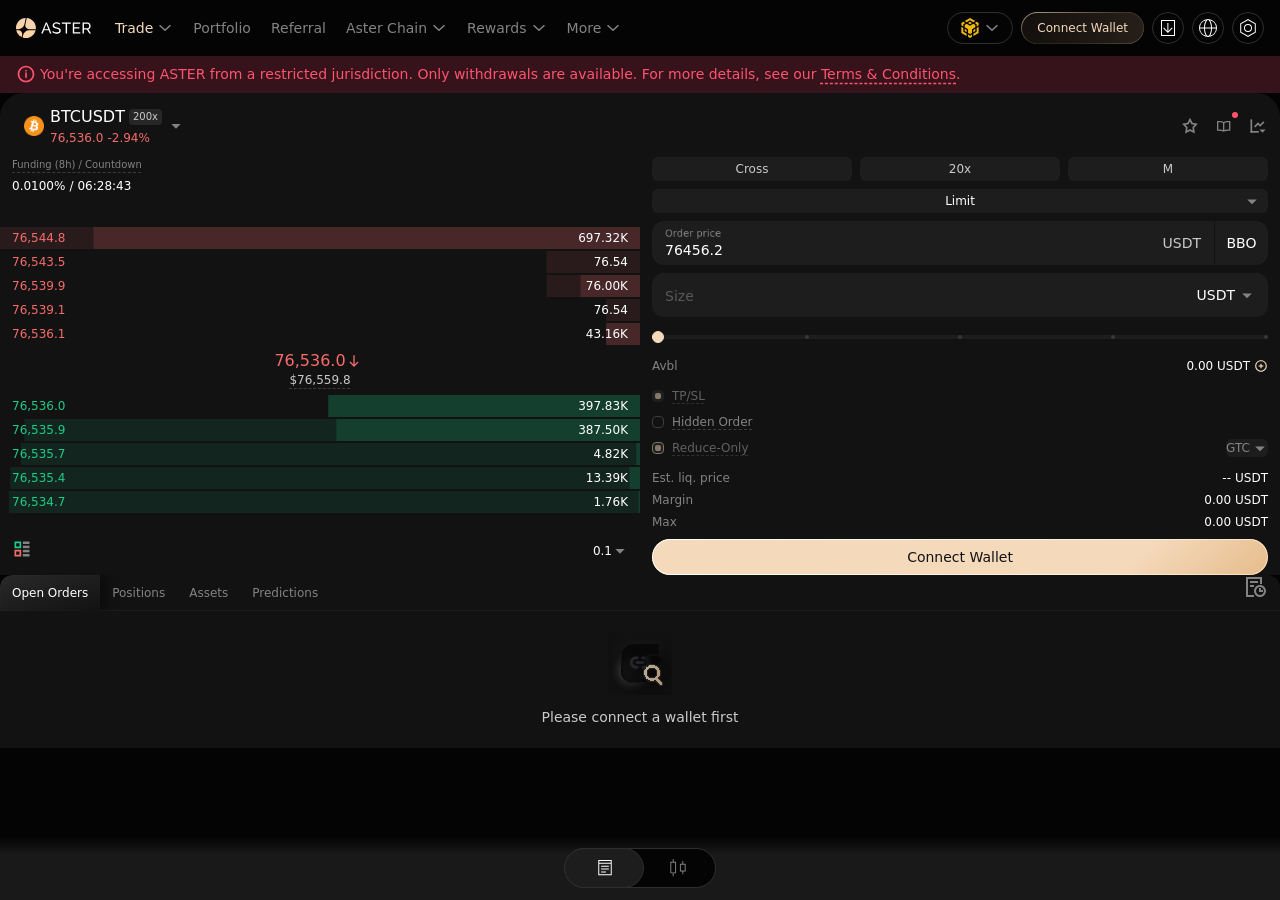
==== index.html @ ee657bef "first commit" ====
<!DOCTYPE html>
<!-- saved from url=(0053)https://www.asterdex.com/en/trade/pro/futures/BTCUSDT -->
<html data-release="8187e1d62c5cfd6c6d3eb086557a50ffa8b8562c" translate="no" data-app-name="aster-trade-ui" class="dark"
  style="--colors-t-buy: 31 203 135; --colors-interactive-buy: 15 133 86; --colors-interactive-buyHover: 22 153 100; --colors-interactive-buyActive: 22 153 100; --colors-interactive-buyGradient: 22 153 100; --colors-interactive-buyAccent01: 22 153 100; --colors-t-sell: 245 108 106; --colors-interactive-sell: 195 66 66; --colors-interactive-sellHover: 215 86 86; --colors-interactive-sellActive: 215 86 86; --colors-interactive-sellGradient: 215 86 86; --colors-interactive-sellAccent01: 215 86 86; --w3m-color-fg-1: rgb(228,231,231); --w3m-color-fg-2: rgb(148,158,158); --w3m-color-fg-3: rgb(110,119,119); --w3m-color-bg-1: rgb(20,20,20); --w3m-color-bg-2: rgb(39,42,42); --w3m-color-bg-3: rgb(59,64,64); --w3m-color-overlay: rgba(255,255,255,0.1); --w3m-accent-color: #3396FF; --w3m-accent-fill-color: #FFFFFF; --w3m-z-index: 89; --w3m-background-color: #3396FF; --w3m-background-border-radius: 8px; --w3m-container-border-radius: 30px; --w3m-wallet-icon-border-radius: 15px; --w3m-wallet-icon-large-border-radius: 30px; --w3m-wallet-icon-small-border-radius: 7px; --w3m-input-border-radius: 28px; --w3m-button-border-radius: 10px; --w3m-notification-border-radius: 36px; --w3m-secondary-button-border-radius: 28px; --w3m-icon-button-border-radius: 50%; --w3m-button-hover-highlight-border-radius: 10px; --w3m-text-big-bold-size: 20px; --w3m-text-big-bold-weight: 600; --w3m-text-big-bold-line-height: 24px; --w3m-text-big-bold-letter-spacing: -0.03em; --w3m-text-big-bold-text-transform: none; --w3m-text-xsmall-bold-size: 10px; --w3m-text-xsmall-bold-weight: 700; --w3m-text-xsmall-bold-line-height: 12px; --w3m-text-xsmall-bold-letter-spacing: 0.02em; --w3m-text-xsmall-bold-text-transform: uppercase; --w3m-text-xsmall-regular-size: 12px; --w3m-text-xsmall-regular-weight: 600; --w3m-text-xsmall-regular-line-height: 14px; --w3m-text-xsmall-regular-letter-spacing: -0.03em; --w3m-text-xsmall-regular-text-transform: none; --w3m-text-small-thin-size: 14px; --w3m-text-small-thin-weight: 500; --w3m-text-small-thin-line-height: 16px; --w3m-text-small-thin-letter-spacing: -0.03em; --w3m-text-small-thin-text-transform: none; --w3m-text-small-regular-size: 14px; --w3m-text-small-regular-weight: 600; --w3m-text-small-regular-line-height: 16px; --w3m-text-small-regular-letter-spacing: -0.03em; --w3m-text-small-regular-text-transform: none; --w3m-text-medium-regular-size: 16px; --w3m-text-medium-regular-weight: 600; --w3m-text-medium-regular-line-height: 20px; --w3m-text-medium-regular-letter-spacing: -0.03em; --w3m-text-medium-regular-text-transform: none; --w3m-font-family: -apple-system, system-ui, BlinkMacSystemFont, 'Segoe UI', Roboto, Ubuntu, 'Helvetica Neue', sans-serif; --w3m-success-color: rgb(38,181,98); --w3m-error-color: rgb(242, 90, 103); --wcm-z-index: 3000; --wcm-accent-color: #3396FF; --w3m-background-image-url: none;">

<head>
  <meta http-equiv="Content-Type" content="text/html; charset=UTF-8">

  <script>
    // 必须早于任何资源请求：Resource Timing 默认缓冲区仅 250 条，
    // 而构建产物光 modulepreload 就有 150+ 个，加上 TradingView 的 130+ 个懒加载分片会溢出，
    // 溢出后新条目被静默丢弃且不报错 —— 放在 main.tsx 里设置就已经太晚且脆弱。
    if (typeof performance !== 'undefined' && performance.setResourceTimingBufferSize) {
      performance.setResourceTimingBufferSize(10000)
    }
  </script>
  <meta name="viewport"
    content="width=device-width, initial-scale=1, minimum-scale=1, maximum-scale=1, viewport-fit=cover, user-scalable=no">
  <link rel="icon" href="https://static.asterdexstatic.com/cloud-futures/static/images/aster/favicon.ico" sizes="any">
  <link rel="icon" type="image/png" sizes="32x32"
    href="https://static.asterdexstatic.com/cloud-futures/static/images/aster/favicon-32x32.png">
  <link rel="icon" type="image/png" sizes="16x16"
    href="https://static.asterdexstatic.com/cloud-futures/static/images/aster/favicon-16x16.png">
  <link rel="apple-touch-icon" sizes="180x180"
    href="https://static.asterdexstatic.com/cloud-futures/static/images/aster/apple-touch-icon.png">
  <link rel="manifest" href="https://static.asterdexstatic.com/cloud-futures/static/aster/manifest.json">
  <meta name="theme-color" content="#000000">
  <title>76,536.0 | BTCUSDT | Grid | Aster</title>
  <title>Aster - The next-gen perp DEX for all traders</title>
  <meta name="description"
    content="Trade perpetuals on Aster, the top DEX with low fees, deep liquidity, multichain support, high leverage and yield. Use Simple or Pro mode. Secure and non-custodial.">
  <meta name="format-detection" content="telephone=no, email=no">
  <meta name="mobile-web-app-capable" content="yes">
  <meta name="apple-mobile-web-app-capable" content="yes">
  <meta name="apple-mobile-web-app-title" content="Aster">
  <meta name="apple-mobile-web-app-status-bar-style" content="black">
  <meta property="og:title" content="Aster - The next-gen perp DEX for all traders">
  <meta property="og:description"
    content="Trade perpetuals on Aster, the top DEX with low fees, deep liquidity, multichain support, high leverage and yield. Use Simple or Pro mode. Secure and non-custodial.">
  <meta property="og:site_name" content="Asterdex">
  <meta property="og:image"
    content="https://static.asterdexstatic.com/cloud-futures/static/images/dex/aster/og_image.png">
  <meta property="og:type" content="website">
  <meta name="twitter:card" content="summary_large_image">
  <meta name="twitter:site" content="Asterdex">
  <meta name="twitter:title" content="Aster - The next-gen perp DEX for all traders">
  <meta name="twitter:description"
    content="Trade perpetuals on Aster, the top DEX with low fees, deep liquidity, multichain support, high leverage and yield. Use Simple or Pro mode. Secure and non-custodial.">
  <meta name="twitter:image"
    content="https://static.asterdexstatic.com/cloud-futures/static/images/dex/aster/og_image.png">
  <meta name="google-site-verification" content="doqA8aKyAxXEuT_-eWRDTU8Bo8FoA_ZdV7TAdSIGKa8">
  <meta name="google" content="notranslate">
  <!-- Google Fonts: 使用 <link> 替代 CSS @import，避免阻塞渲染 -->
  <link rel="preconnect" href="https://fonts.googleapis.com/">
  <link rel="preconnect" href="https://fonts.gstatic.com/" crossorigin="">
  <link href="./76,481.2 _ BTCUSDT _ Grid _ Aster_files/css2" rel="stylesheet">
  <!-- TradingView: 改为 prefetch，避免抢占关键资源带宽导致 LCP 延迟 -->
  <link rel="prefetch" as="script" href="./76,481.2 _ BTCUSDT _ Grid _ Aster_files/charting_library.js">
  <!-- 提前建立 TCP 连接，减少关键资源首字节延迟 -->
  <link rel="preconnect" href="https://static.asterdexfx.com/cloud-futures">
  <link rel="preconnect" href="https://static.asterdexstatic.com/">
  <link rel="dns-prefetch" href="https://static.asterdexstatic.com/">
  <link rel="preconnect" href="https://static.asterdexfx.com/cloud-futures/static/i18n/kvProd/exchange/web"
    crossorigin="">
  <link rel="dns-prefetch" href="https://static.asterdexfx.com/cloud-futures/static/i18n/kvProd/exchange/web">
  <script type="module" crossorigin="" src="./76,481.2 _ BTCUSDT _ Grid _ Aster_files/index-CEzPGX5Z.js"></script>
  <link rel="modulepreload" crossorigin="" href="https://static2.asterdexfx.com/assets/rolldown-runtime-BG2f4sTM.js">
  <link rel="modulepreload" crossorigin="" href="https://static2.asterdexfx.com/assets/vendor-BnKjaO5O.js">
  <link rel="modulepreload" crossorigin="" href="https://static2.asterdexfx.com/assets/vendor-BUfkktfc.js">
  <link rel="modulepreload" crossorigin="" href="https://static2.asterdexfx.com/assets/vendor-B3u5ovi0.js">
  <link rel="modulepreload" crossorigin="" href="https://static2.asterdexfx.com/assets/vendor-DIj737OK.js">
  <link rel="modulepreload" crossorigin="" href="https://static2.asterdexfx.com/assets/vendor-DizS5rgy2.js">
  <link rel="modulepreload" crossorigin="" href="https://static2.asterdexfx.com/assets/vendor-B4NyfRmm2.js">
  <link rel="modulepreload" crossorigin="" href="https://static2.asterdexfx.com/assets/vendor-B7hQ2TqB2.js">
  <link rel="modulepreload" crossorigin="" href="https://static2.asterdexfx.com/assets/vendor-BJHWYRHk.js">
  <link rel="modulepreload" crossorigin="" href="https://static2.asterdexfx.com/assets/vendor-vFGP3OML.js">
  <link rel="modulepreload" crossorigin="" href="https://static2.asterdexfx.com/assets/vendor-Cgwxz6Kf2.js">
  <link rel="modulepreload" crossorigin="" href="https://static2.asterdexfx.com/assets/vendor-CKyXgMqF2.js">
  <link rel="modulepreload" crossorigin="" href="https://static2.asterdexfx.com/assets/vendor-BcHWk9xU2.js">
  <link rel="modulepreload" crossorigin="" href="https://static2.asterdexfx.com/assets/vendor-ccPAY0RW.js">
  <link rel="modulepreload" crossorigin="" href="https://static2.asterdexfx.com/assets/vendor-CCCrho5R.js">
  <link rel="modulepreload" crossorigin="" href="https://static2.asterdexfx.com/assets/vendor-C3KfBXxH.js">
  <link rel="modulepreload" crossorigin="" href="https://static2.asterdexfx.com/assets/vendor-e3w_1wlr.js">
  <link rel="modulepreload" crossorigin="" href="https://static2.asterdexfx.com/assets/vendor-NOlnLIwS.js">
  <link rel="modulepreload" crossorigin="" href="https://static2.asterdexfx.com/assets/vendor-c71l42uO.js">
  <link rel="modulepreload" crossorigin="" href="https://static2.asterdexfx.com/assets/vendor-5UbWGLbd.js">
  <link rel="modulepreload" crossorigin="" href="https://static2.asterdexfx.com/assets/vendor-DhuvcBMH.js">
  <link rel="modulepreload" crossorigin="" href="https://static2.asterdexfx.com/assets/vendor-PArPkLLc.js">
  <link rel="modulepreload" crossorigin="" href="https://static2.asterdexfx.com/assets/vendor-BazwrRsD.js">
  <link rel="modulepreload" crossorigin="" href="https://static2.asterdexfx.com/assets/vendor-DIrq5l5C.js">
  <link rel="modulepreload" crossorigin="" href="https://static2.asterdexfx.com/assets/vendor-wZ4nU0uw2.js">
  <link rel="modulepreload" crossorigin="" href="https://static2.asterdexfx.com/assets/vendor-CiKGkt9V.js">
  <link rel="modulepreload" crossorigin="" href="https://static2.asterdexfx.com/assets/vendor-CieXJT-H.js">
  <link rel="modulepreload" crossorigin="" href="https://static2.asterdexfx.com/assets/vendor-DCpAM4Bx2.js">
  <link rel="modulepreload" crossorigin="" href="https://static2.asterdexfx.com/assets/vendor-CXgYUnLf.js">
  <link rel="modulepreload" crossorigin="" href="https://static2.asterdexfx.com/assets/vendor-C1FDuI-G.js">
  <link rel="modulepreload" crossorigin="" href="https://static2.asterdexfx.com/assets/vendor-CooI4Bcm.js">
  <link rel="modulepreload" crossorigin="" href="https://static2.asterdexfx.com/assets/vendor-BtapjmsX.js">
  <link rel="modulepreload" crossorigin="" href="https://static2.asterdexfx.com/assets/vendor-CIjr5NWJ2.js">
  <link rel="modulepreload" crossorigin="" href="https://static2.asterdexfx.com/assets/vendor-DJkj7cML2.js">
  <link rel="modulepreload" crossorigin="" href="https://static2.asterdexfx.com/assets/vendor-DeOEpTDd2.js">
  <link rel="modulepreload" crossorigin="" href="https://static2.asterdexfx.com/assets/vendor-C4gcPJub.js">
  <link rel="modulepreload" crossorigin="" href="https://static2.asterdexfx.com/assets/vendor-D-PkzXe4.js">
  <link rel="modulepreload" crossorigin="" href="https://static2.asterdexfx.com/assets/vendor-c1VmXAlI.js">
  <link rel="modulepreload" crossorigin="" href="https://static2.asterdexfx.com/assets/vendor-CBOlHRlV2.js">
  <link rel="modulepreload" crossorigin="" href="https://static2.asterdexfx.com/assets/vendor-OIZUD0PO.js">
  <link rel="modulepreload" crossorigin="" href="https://static2.asterdexfx.com/assets/vendor-bUKn9PET.js">
  <link rel="modulepreload" crossorigin="" href="https://static2.asterdexfx.com/assets/vendor-DSWposeU.js">
  <link rel="modulepreload" crossorigin="" href="https://static2.asterdexfx.com/assets/vendor-B9IdmEdC.js">
  <link rel="modulepreload" crossorigin="" href="https://static2.asterdexfx.com/assets/vendor-CqjEjfeT.js">
  <link rel="modulepreload" crossorigin="" href="https://static2.asterdexfx.com/assets/vendor-DEk33PRp.js">
  <link rel="modulepreload" crossorigin="" href="https://static2.asterdexfx.com/assets/vendor-DQEw1VqC.js">
  <link rel="modulepreload" crossorigin="" href="https://static2.asterdexfx.com/assets/vendor-BSvW0CRC.js">
  <link rel="modulepreload" crossorigin="" href="https://static2.asterdexfx.com/assets/vendor-Bgq8y6ZJ.js">
  <link rel="modulepreload" crossorigin="" href="https://static2.asterdexfx.com/assets/vendor-Df7jpO7D.js">
  <link rel="modulepreload" crossorigin="" href="https://static2.asterdexfx.com/assets/vendor-Dx-h2N8_.js">
  <link rel="modulepreload" crossorigin="" href="https://static2.asterdexfx.com/assets/vendor-UngeRFef.js">
  <link rel="modulepreload" crossorigin="" href="https://static2.asterdexfx.com/assets/vendor-BMT1VmMh.js">
  <link rel="modulepreload" crossorigin="" href="https://static2.asterdexfx.com/assets/vendor-mdQPu18u.js">
  <link rel="modulepreload" crossorigin="" href="https://static2.asterdexfx.com/assets/vendor-3MexPsGL.js">
  <link rel="modulepreload" crossorigin="" href="https://static2.asterdexfx.com/assets/vendor-Befc5x-J.js">
  <link rel="modulepreload" crossorigin="" href="https://static2.asterdexfx.com/assets/vendor-ZZffEfoq.js">
  <link rel="modulepreload" crossorigin="" href="https://static2.asterdexfx.com/assets/vendor-fZQ_K3e3.js">
  <link rel="modulepreload" crossorigin="" href="https://static2.asterdexfx.com/assets/vendor-CR-fwKBk.js">
  <link rel="modulepreload" crossorigin="" href="https://static2.asterdexfx.com/assets/vendor-DTHDVUDa.js">
  <link rel="modulepreload" crossorigin="" href="https://static2.asterdexfx.com/assets/vendor-CaZldD1X.js">
  <link rel="modulepreload" crossorigin="" href="https://static2.asterdexfx.com/assets/vendor-Bwp3ajIA2.js">
  <link rel="modulepreload" crossorigin="" href="https://static2.asterdexfx.com/assets/vendor-C0SDO3td2.js">
  <link rel="modulepreload" crossorigin="" href="https://static2.asterdexfx.com/assets/vendor-CVbCs5rQ.js">
  <link rel="modulepreload" crossorigin="" href="https://static2.asterdexfx.com/assets/vendor-Cm7OXIXO2.js">
  <link rel="modulepreload" crossorigin="" href="https://static2.asterdexfx.com/assets/vendor-C_qVLMz0.js">
  <link rel="modulepreload" crossorigin="" href="https://static2.asterdexfx.com/assets/vendor-CDk4KjGF.js">
  <link rel="modulepreload" crossorigin="" href="https://static2.asterdexfx.com/assets/vendor-cX93iFN_2.js">
  <link rel="modulepreload" crossorigin="" href="https://static2.asterdexfx.com/assets/vendor-DgZEbGF_.js">
  <link rel="modulepreload" crossorigin="" href="https://static2.asterdexfx.com/assets/vendor-B5IiB5yh.js">
  <link rel="modulepreload" crossorigin="" href="https://static2.asterdexfx.com/assets/vendor-TlhBkkzf.js">
  <link rel="modulepreload" crossorigin="" href="https://static2.asterdexfx.com/assets/vendor-ExYq434M2.js">
  <link rel="modulepreload" crossorigin="" href="https://static2.asterdexfx.com/assets/vendor-O06x3izE2.js">
  <link rel="modulepreload" crossorigin="" href="https://static2.asterdexfx.com/assets/vendor-CLISg1Go2.js">
  <link rel="modulepreload" crossorigin="" href="https://static2.asterdexfx.com/assets/vendor-CcQSo_Jn2.js">
  <link rel="modulepreload" crossorigin="" href="https://static2.asterdexfx.com/assets/vendor-WnVVeGoL2.js">
  <link rel="modulepreload" crossorigin="" href="https://static2.asterdexfx.com/assets/vendor-338Hlg_4.js">
  <link rel="modulepreload" crossorigin=""
    href="https://static2.asterdexfx.com/assets/shared~index~_-_locale__.download~_-_locale_.vaults.index~_-_locale_.vaults._vaultAddress~_~bihjhx13-Dpc7PmZ1.js">
  <link rel="modulepreload" crossorigin=""
    href="https://static2.asterdexfx.com/assets/shared~index~_-_locale__.download~_-_locale_.vaults.index~_-_locale_.vaults._vaultAddress~_~j1w9ud9v-KFw3ytG6.js">
  <link rel="modulepreload" crossorigin="" href="https://static2.asterdexfx.com/assets/useCommonIPCheck-BJAlUQ1I.js">
  <link rel="modulepreload" crossorigin="" href="https://static2.asterdexfx.com/assets/google-analytics-BQHj5dHd.js">
  <link rel="modulepreload" crossorigin="" href="https://static2.asterdexfx.com/assets/vendor-CwduEHsg.js">
  <link rel="modulepreload" crossorigin="" href="https://static2.asterdexfx.com/assets/vendor-BY5H8PEt.js">
  <link rel="modulepreload" crossorigin="" href="https://static2.asterdexfx.com/assets/useParamsSymbol-Dxu11BVh.js">
  <link rel="modulepreload" crossorigin=""
    href="https://static2.asterdexfx.com/assets/shared~_-_locale__.download~_-_locale_.vaults.index~_-_locale_.vaults._vaultAddress~_-_loca~dms1dyw0-mpcFsYW0.js">
  <link rel="modulepreload" crossorigin=""
    href="https://static2.asterdexfx.com/assets/shared~_-_locale__.download~_-_locale_.vaults.index~_-_locale_.vaults._vaultAddress~_-_loca~kbez45ji-BuzuTC_E.js">
  <link rel="modulepreload" crossorigin="" href="https://static2.asterdexfx.com/assets/useNavigation-CDGw0KMg.js">
  <link rel="modulepreload" crossorigin="" href="https://static2.asterdexfx.com/assets/config-DoCyGqEk.js">
  <link rel="modulepreload" crossorigin="" href="https://static2.asterdexfx.com/assets/color-Dv6uoiiZ.js">
  <link rel="modulepreload" crossorigin="" href="https://static2.asterdexfx.com/assets/utils-DgRa9D1l.js">
  <link rel="modulepreload" crossorigin="" href="https://static2.asterdexfx.com/assets/vendor-DYdJGVJj.js">
  <link rel="modulepreload" crossorigin="" href="https://static2.asterdexfx.com/assets/vendor-gjrKevxp2.js">
  <link rel="modulepreload" crossorigin="" href="https://static2.asterdexfx.com/assets/vendor-Bzg-1baw2.js">
  <link rel="modulepreload" crossorigin=""
    href="https://static2.asterdexfx.com/assets/shared~_-_locale_.vaults.index~_-_locale_.vaults._vaultAddress~_-_locale_.usdf~_-_locale_~i~gttjay5n-d7qB1kK-.js">
  <link rel="modulepreload" crossorigin="" href="https://static2.asterdexfx.com/assets/useResponsive-DFSHUVRj.js">
  <link rel="modulepreload" crossorigin="" href="https://static2.asterdexfx.com/assets/vendor-DlNxTieU.js">
  <link rel="modulepreload" crossorigin="" href="https://static2.asterdexfx.com/assets/vendor-C4QPW26i2.js">
  <link rel="modulepreload" crossorigin="" href="https://static2.asterdexfx.com/assets/vendor-CU8PGNpK.js">
  <link rel="modulepreload" crossorigin="" href="https://static2.asterdexfx.com/assets/vendor-DmHWtP8v.js">
  <link rel="modulepreload" crossorigin="" href="https://static2.asterdexfx.com/assets/vendor-DRxknjec.js">
  <link rel="modulepreload" crossorigin="" href="https://static2.asterdexfx.com/assets/vendor-D-XtqJvR2.js">
  <link rel="modulepreload" crossorigin="" href="https://static2.asterdexfx.com/assets/vendor-BbmFzjcG2.js">
  <link rel="modulepreload" crossorigin="" href="https://static2.asterdexfx.com/assets/vendor-IdHmHtZc2.js">
  <link rel="modulepreload" crossorigin="" href="https://static2.asterdexfx.com/assets/vendor-3Vf8wxeA.js">
  <link rel="modulepreload" crossorigin="" href="https://static2.asterdexfx.com/assets/vendor-D9yyVTKf.js">
  <link rel="modulepreload" crossorigin="" href="https://static2.asterdexfx.com/assets/vendor-DrG8z8u7.js">
  <link rel="modulepreload" crossorigin="" href="https://static2.asterdexfx.com/assets/vendor-Dm16Gj4J2.js">
  <link rel="modulepreload" crossorigin="" href="https://static2.asterdexfx.com/assets/vendor-z5zIkTu0.js">
  <link rel="modulepreload" crossorigin="" href="https://static2.asterdexfx.com/assets/vendor-Dx_9poaw.js">
  <link rel="modulepreload" crossorigin=""
    href="https://static2.asterdexfx.com/assets/shared~_-_locale_.vaults.index~_-_locale_.vaults._vaultAddress~_-_locale_.usdf~_-_locale_~_~fp76nend-BoGUbXMD.js">
  <link rel="modulepreload" crossorigin="" href="https://static2.asterdexfx.com/assets/IntervalScheduler-9nRFKrZj.js">
  <link rel="modulepreload" crossorigin="" href="https://static2.asterdexfx.com/assets/ee-BBspjR4m.js">
  <link rel="modulepreload" crossorigin="" href="https://static2.asterdexfx.com/assets/useAliasName-DVb6VsYb.js">
  <link rel="modulepreload" crossorigin=""
    href="https://static2.asterdexfx.com/assets/shared~_-_locale_.vaults.index~_-_locale_.vaults._vaultAddress~_-_locale_.usdf~_-_locale_~_~ftm76tf3-DSS9wwBU.js">
  <link rel="modulepreload" crossorigin="" href="https://static2.asterdexfx.com/assets/vendor-onHrpdHg.js">
  <link rel="modulepreload" crossorigin=""
    href="https://static2.asterdexfx.com/assets/shared~index~_-_locale_.vaults.index~_-_locale_.vaults._vaultAddress~_-_locale_.usdf~_-_loc~k3hwyma6-DZlCeSMK.js">
  <link rel="modulepreload" crossorigin="" href="https://static2.asterdexfx.com/assets/useQueryTicker24Hr-yohutEEW.js">
  <link rel="modulepreload" crossorigin="" href="https://static2.asterdexfx.com/assets/useWebsocket-DJ8rdCAA.js">
  <link rel="modulepreload" crossorigin=""
    href="https://static2.asterdexfx.com/assets/useWsConnectionStatus-CphFhgz-.js">
  <link rel="modulepreload" crossorigin="" href="https://static2.asterdexfx.com/assets/utils-EYE_rGQs.js">
  <link rel="modulepreload" crossorigin=""
    href="https://static2.asterdexfx.com/assets/shared~_-_locale_.vaults.index~_-_locale_.vaults._vaultAddress~_-_locale_.usdf~_-_locale_~_~ot8z52e9-WlM6-c8_.js">
  <link rel="modulepreload" crossorigin=""
    href="https://static2.asterdexfx.com/assets/shared~_-_locale_.vaults.index~_-_locale_.vaults._vaultAddress~_-_locale_.usdf~_-_locale_~_~h1wo5j0f-CxxTbiZX.js">
  <link rel="modulepreload" crossorigin="" href="https://static2.asterdexfx.com/assets/getPrecision-CP0zPiPc.js">
  <link rel="modulepreload" crossorigin="" href="https://static2.asterdexfx.com/assets/useSpotWsStore-DK0IjEXm.js">
  <link rel="modulepreload" crossorigin="" href="https://static2.asterdexfx.com/assets/useMarkPrice-DyjtHnpW.js">
  <link rel="modulepreload" crossorigin=""
    href="https://static2.asterdexfx.com/assets/useQuerySpotProducts-CHiILDRg.js">
  <link rel="modulepreload" crossorigin="" href="https://static2.asterdexfx.com/assets/useSymbols-B36Kfjf1.js">
  <link rel="modulepreload" crossorigin="" href="https://static2.asterdexfx.com/assets/useTicker-fgM7EuV3.js">
  <link rel="modulepreload" crossorigin=""
    href="https://static2.asterdexfx.com/assets/shared~_-_locale_.vaults.index~_-_locale_.vaults._vaultAddress~_-_locale_.usdf~_-_locale_~_~qfa2tcay-SWWY4WHn.js">
  <link rel="modulepreload" crossorigin=""
    href="https://static2.asterdexfx.com/assets/shared~_-_locale_.vaults.index~_-_locale_.vaults._vaultAddress~_-_locale_.usdf~_-_locale_~_~encxa38d-DrGcEkBr.js">
  <link rel="modulepreload" crossorigin="" href="https://static2.asterdexfx.com/assets/toast-lFCWLo2w.js">
  <link rel="modulepreload" crossorigin=""
    href="https://static2.asterdexfx.com/assets/useSpotWebSocketStream-DRIv13E3.js">
  <link rel="modulepreload" crossorigin="" href="https://static2.asterdexfx.com/assets/react-use-websocket-CfPYfSEC.js">
  <link rel="modulepreload" crossorigin="" href="https://static2.asterdexfx.com/assets/CopyToClipBoard-DHidTvVU.js">
  <link rel="modulepreload" crossorigin=""
    href="https://static2.asterdexfx.com/assets/shared~_-_locale_.vaults.index~_-_locale_.vaults._vaultAddress~_-_locale_.usdf~_-_locale_~_~h4gxe42v-B35cw5i_.js">
  <link rel="modulepreload" crossorigin="" href="https://static2.asterdexfx.com/assets/requestIdleCallback-C2m_gdUl.js">
  <link rel="modulepreload" crossorigin="" href="https://static2.asterdexfx.com/assets/SortControl-CjZ1jE1E.js">
  <link rel="modulepreload" crossorigin="" href="https://static2.asterdexfx.com/assets/RectangleCheckbox-CSJlO0_r.js">
  <link rel="modulepreload" crossorigin=""
    href="https://static2.asterdexfx.com/assets/shared~_-_locale_.vaults.index~_-_locale_.vaults._vaultAddress~_-_locale_.usdf~_-_locale_~_~efn8s91t-Bi6qSYjN.js">
  <link rel="modulepreload" crossorigin=""
    href="https://static2.asterdexfx.com/assets/shared~_-_locale_.vaults._vaultAddress~_-_locale_.usdf~_-_locale_.trading-leaderboard~_-_lo~6l3pug4x-4jqDzQsR.js">
  <link rel="modulepreload" crossorigin="" href="https://static2.asterdexfx.com/assets/LabeledInput-VGHqvKtc.js">
  <link rel="modulepreload" crossorigin=""
    href="https://static2.asterdexfx.com/assets/shared~_-_locale_.vaults._vaultAddress~_-_locale_~_-_locale_.trade.strategy._strategyType._~mvpz0zpx-BO9sXVLk.js">
  <link rel="modulepreload" crossorigin=""
    href="https://static2.asterdexfx.com/assets/shared~index~_-_locale_~_-_locale_.trade.strategy._strategyType._symbol~_-_locale_.trade.sh~bybqwf24-Bi-GImFo.js">
  <link rel="modulepreload" crossorigin="" href="https://static2.asterdexfx.com/assets/useAvailableBalance-cq9-4ctm.js">
  <link rel="modulepreload" crossorigin="" href="https://static2.asterdexfx.com/assets/utils-BDQK-Iys.js">
  <link rel="modulepreload" crossorigin=""
    href="https://static2.asterdexfx.com/assets/shared~_-_locale_.vaults._vaultAddress~_-_locale_.trade.strategy._strategyType._symbol~_-_l~e3kb53wr-CGc4yrCN.js">
  <link rel="modulepreload" crossorigin=""
    href="https://static2.asterdexfx.com/assets/shared~_-_locale_.vaults._vaultAddress~_-_locale_.trade.strategy._strategyType._symbol~_-_l~cqo1n6nf-DnSVqoVV.js">
  <link rel="modulepreload" crossorigin=""
    href="https://static2.asterdexfx.com/assets/shared~_-_locale_.trade.strategy._strategyType._symbol~_-_locale_.trade.pro._tradeType._sym~lqw98u3a-BcwOZPuo.js">
  <link rel="modulepreload" crossorigin=""
    href="https://static2.asterdexfx.com/assets/shared~index~_-_locale_.trade.strategy._strategyType._symbol~_-_locale_.trade.pro._tradeTyp~kfiwoku9-DwNkqSxB.js">
  <link rel="modulepreload" crossorigin="" href="https://static2.asterdexfx.com/assets/vendor-CihgdYqL.js">
  <link rel="modulepreload" crossorigin="" href="https://static2.asterdexfx.com/assets/vendor-DVuBYEvv.js">
  <link rel="modulepreload" crossorigin=""
    href="https://static2.asterdexfx.com/assets/shared~_-_locale_.trade.strategy._strategyType._symbol~_-_locale_.trade.pro._tradeType._sym~dxkf0hfp-DRfCb6nV.js">
  <link rel="modulepreload" crossorigin="" href="https://static2.asterdexfx.com/assets/pendingOrderTimers-PPapWQ9X.js">
  <link rel="modulepreload" crossorigin="" href="https://static2.asterdexfx.com/assets/useUserDataWS-CqbmZAJS.js">
  <link rel="modulepreload" crossorigin=""
    href="https://static2.asterdexfx.com/assets/shared~ConnectOrCreateScreen-DWDinxPJ~LandingScreen-BsOE2Pd_~_-_locale_.vaults.index~_-_loc~bx8nspy7-DljVPIaD.js">
  <link rel="modulepreload" crossorigin="" href="https://static2.asterdexfx.com/assets/CollectionD-D6g2Dxf9.js">
  <link rel="modulepreload" crossorigin="" href="https://static2.asterdexfx.com/assets/useNavigateLInk-BOh7EbG1.js">
  <link rel="modulepreload" crossorigin=""
    href="https://static2.asterdexfx.com/assets/shared~_-_locale_.trading-leaderboard~_-_locale_.trade.strategy._strategyType._symbol~_-_lo~c819hibi-B64gdfKi.js">
  <link rel="modulepreload" crossorigin=""
    href="https://static2.asterdexfx.com/assets/shared~_-_locale_.vaults._vaultAddress~_-_locale_.trade.strategy._strategyType._symbol~_-_l~e0fqykch-SbUVia8e.js">
  <link rel="modulepreload" crossorigin=""
    href="https://static2.asterdexfx.com/assets/shared~_-_locale_.vaults._vaultAddress~_-_locale_.trade.strategy._strategyType._symbol~_-_l~bzm8jiis-CJzHGPNf.js">
  <link rel="modulepreload" crossorigin=""
    href="https://static2.asterdexfx.com/assets/shared~_-_locale_~_-_locale_.trade.pro._tradeType._symbol~_-_locale_.trade.prediction._symb~dsv3fk5g-C_HBHAOG.js">
  <link rel="modulepreload" crossorigin=""
    href="https://static2.asterdexfx.com/assets/shared~_-_locale_.vaults.index~_-_locale_.vaults._vaultAddress~_-_locale_~_-_locale_.trade.~cnjjdr6r-DXomZrGK.js">
  <link rel="modulepreload" crossorigin=""
    href="https://static2.asterdexfx.com/assets/shared~_-_locale_.vaults.index~_-_locale_.usdf~_-_locale_.trade.shield.futures._symbol~_-_l~lga1ifok-D2x1sD30.js">
  <link rel="modulepreload" crossorigin=""
    href="https://static2.asterdexfx.com/assets/shared~_-_locale_.trade.shield.futures._symbol~_-_locale_.portfolio.pro~_-_locale_.portfoli~dvnv6o88-DMWiwqeL.js">
  <link rel="modulepreload" crossorigin=""
    href="https://static2.asterdexfx.com/assets/shared~_-_locale_.trade.prediction._symbol~TabsClient~index~OrderFormMobile~index~index-DWJiZ37C.js">
  <link rel="modulepreload" crossorigin=""
    href="https://static2.asterdexfx.com/assets/shared~_-_locale_.trade.prediction._symbol~_-_locale_.portfolio.pro~_-_locale_.portfolio.ov~fuhg21ux-CM1SEUZ_.js">
  <link rel="modulepreload" crossorigin=""
    href="https://static2.asterdexfx.com/assets/shared~index~_-_locale_~_-_locale_.trade.prediction._symbol~_-_locale_.listing-vote._id~_-_~c4nks75w-Bt3JDebB.js">
  <link rel="modulepreload" crossorigin=""
    href="https://static2.asterdexfx.com/assets/shared~index~_-_locale__.download~_-_locale_.vaults._vaultAddress~_-_locale_~_-_locale_.tra~i1ytye4w-CC-jePRB.js">
  <link rel="modulepreload" crossorigin="" href="https://static2.asterdexfx.com/assets/vendor-BHXFWl4H.js">
  <link rel="modulepreload" crossorigin="" href="https://static2.asterdexfx.com/assets/FaqSection-B0eU0acm.js">
  <link rel="modulepreload" crossorigin=""
    href="https://static2.asterdexfx.com/assets/shared~index~_-_locale_.listing-vote~_-_locale_.vaults.index~_-_locale_.vaults._vaultAddres~l6ceyf4f-LBfanoXI.js">
  <link rel="modulepreload" href="https://static2.asterdexfx.com/assets/config-B85INyOj.js">
  <link rel="stylesheet" href="./76,481.2 _ BTCUSDT _ Grid _ Aster_files/vendor-D4Y24Atq.css" as="style">
  <link rel="stylesheet"
    href="./76,481.2 _ BTCUSDT _ Grid _ Aster_files/shared~_-_locale__.download~_-_locale_.vaults.index~_-_locale_.vaults-BxxyJGlU.css"
    as="style">
  <link rel="stylesheet"
    href="./76,481.2 _ BTCUSDT _ Grid _ Aster_files/shared~_-_locale_.vaults.index~_-_locale_.vaults._vaultAddress~_-_locale_-BeuYx-2M.css"
    as="style">
  <link rel="stylesheet"
    href="./76,481.2 _ BTCUSDT _ Grid _ Aster_files/shared~index~_-_locale_.trade.strategy._strategyType._symbol~_-_locale_.trade.pro-DIb5SfKt.css"
    as="style">
  <link rel="stylesheet"
    href="./76,481.2 _ BTCUSDT _ Grid _ Aster_files/shared~_-_locale_.portfolio.pro~_-_locale_.portfolio.overview~_-_locale_.portfolio-B6Vkijiv.css"
    as="style">
  <link rel="stylesheet"
    href="./76,481.2 _ BTCUSDT _ Grid _ Aster_files/shared~index~_-_locale_.listing-vote~_-_locale_.vaults.index~_-_locale_.vaults-MD4eyITd.css"
    as="style">
  <link rel="stylesheet" href="./76,481.2 _ BTCUSDT _ Grid _ Aster_files/index-DHkid96K.css" as="style">
  <style type="text/css">
    [data-vaul-drawer] {
      touch-action: none;
      will-change: transform;
      transition: transform .5s cubic-bezier(.32, .72, 0, 1);
      animation-duration: .5s;
      animation-timing-function: cubic-bezier(0.32, 0.72, 0, 1)
    }

    [data-vaul-drawer][data-vaul-snap-points=false][data-vaul-drawer-direction=bottom][data-state=open] {
      animation-name: slideFromBottom
    }

    [data-vaul-drawer][data-vaul-snap-points=false][data-vaul-drawer-direction=bottom][data-state=closed] {
      animation-name: slideToBottom
    }

    [data-vaul-drawer][data-vaul-snap-points=false][data-vaul-drawer-direction=top][data-state=open] {
      animation-name: slideFromTop
    }

    [data-vaul-drawer][data-vaul-snap-points=false][data-vaul-drawer-direction=top][data-state=closed] {
      animation-name: slideToTop
    }

    [data-vaul-drawer][data-vaul-snap-points=false][data-vaul-drawer-direction=left][data-state=open] {
      animation-name: slideFromLeft
    }

    [data-vaul-drawer][data-vaul-snap-points=false][data-vaul-drawer-direction=left][data-state=closed] {
      animation-name: slideToLeft
    }

    [data-vaul-drawer][data-vaul-snap-points=false][data-vaul-drawer-direction=right][data-state=open] {
      animation-name: slideFromRight
    }

    [data-vaul-drawer][data-vaul-snap-points=false][data-vaul-drawer-direction=right][data-state=closed] {
      animation-name: slideToRight
    }

    [data-vaul-drawer][data-vaul-snap-points=true][data-vaul-drawer-direction=bottom] {
      transform: translate3d(0, var(--initial-transform, 100%), 0)
    }

    [data-vaul-drawer][data-vaul-snap-points=true][data-vaul-drawer-direction=top] {
      transform: translate3d(0, calc(var(--initial-transform, 100%) * -1), 0)
    }

    [data-vaul-drawer][data-vaul-snap-points=true][data-vaul-drawer-direction=left] {
      transform: translate3d(calc(var(--initial-transform, 100%) * -1), 0, 0)
    }

    [data-vaul-drawer][data-vaul-snap-points=true][data-vaul-drawer-direction=right] {
      transform: translate3d(var(--initial-transform, 100%), 0, 0)
    }

    [data-vaul-drawer][data-vaul-delayed-snap-points=true][data-vaul-drawer-direction=top] {
      transform: translate3d(0, var(--snap-point-height, 0), 0)
    }

    [data-vaul-drawer][data-vaul-delayed-snap-points=true][data-vaul-drawer-direction=bottom] {
      transform: translate3d(0, var(--snap-point-height, 0), 0)
    }

    [data-vaul-drawer][data-vaul-delayed-snap-points=true][data-vaul-drawer-direction=left] {
      transform: translate3d(var(--snap-point-height, 0), 0, 0)
    }

    [data-vaul-drawer][data-vaul-delayed-snap-points=true][data-vaul-drawer-direction=right] {
      transform: translate3d(var(--snap-point-height, 0), 0, 0)
    }

    [data-vaul-overlay][data-vaul-snap-points=false] {
      animation-duration: .5s;
      animation-timing-function: cubic-bezier(0.32, 0.72, 0, 1)
    }

    [data-vaul-overlay][data-vaul-snap-points=false][data-state=open] {
      animation-name: fadeIn
    }

    [data-vaul-overlay][data-state=closed] {
      animation-name: fadeOut
    }

    [data-vaul-animate=false] {
      animation: none !important
    }

    [data-vaul-overlay][data-vaul-snap-points=true] {
      opacity: 0;
      transition: opacity .5s cubic-bezier(.32, .72, 0, 1)
    }

    [data-vaul-overlay][data-vaul-snap-points=true] {
      opacity: 1
    }

    [data-vaul-drawer]:not([data-vaul-custom-container=true])::after {
      content: '';
      position: absolute;
      background: inherit;
      background-color: inherit
    }

    [data-vaul-drawer][data-vaul-drawer-direction=top]::after {
      top: initial;
      bottom: 100%;
      left: 0;
      right: 0;
      height: 200%
    }

    [data-vaul-drawer][data-vaul-drawer-direction=bottom]::after {
      top: 100%;
      bottom: initial;
      left: 0;
      right: 0;
      height: 200%
    }

    [data-vaul-drawer][data-vaul-drawer-direction=left]::after {
      left: initial;
      right: 100%;
      top: 0;
      bottom: 0;
      width: 200%
    }

    [data-vaul-drawer][data-vaul-drawer-direction=right]::after {
      left: 100%;
      right: initial;
      top: 0;
      bottom: 0;
      width: 200%
    }

    [data-vaul-overlay][data-vaul-snap-points=true]:not([data-vaul-snap-points-overlay=true]):not([data-state=closed]) {
      opacity: 0
    }

    [data-vaul-overlay][data-vaul-snap-points-overlay=true] {
      opacity: 1
    }

    [data-vaul-handle] {
      display: block;
      position: relative;
      opacity: .7;
      background: #e2e2e4;
      margin-left: auto;
      margin-right: auto;
      height: 5px;
      width: 32px;
      border-radius: 1rem;
      touch-action: pan-y
    }

    [data-vaul-handle]:active,
    [data-vaul-handle]:hover {
      opacity: 1
    }

    [data-vaul-handle-hitarea] {
      position: absolute;
      left: 50%;
      top: 50%;
      transform: translate(-50%, -50%);
      width: max(100%, 2.75rem);
      height: max(100%, 2.75rem);
      touch-action: inherit
    }

    @media (hover:hover) and (pointer:fine) {
      [data-vaul-drawer] {
        user-select: none
      }
    }

    @media (pointer:fine) {
      [data-vaul-handle-hitarea]: {
        width: 100%;
        height: 100%
      }
    }

    @keyframes fadeIn {
      from {
        opacity: 0
      }

      to {
        opacity: 1
      }
    }

    @keyframes fadeOut {
      to {
        opacity: 0
      }
    }

    @keyframes slideFromBottom {
      from {
        transform: translate3d(0, var(--initial-transform, 100%), 0)
      }

      to {
        transform: translate3d(0, 0, 0)
      }
    }

    @keyframes slideToBottom {
      to {
        transform: translate3d(0, var(--initial-transform, 100%), 0)
      }
    }

    @keyframes slideFromTop {
      from {
        transform: translate3d(0, calc(var(--initial-transform, 100%) * -1), 0)
      }

      to {
        transform: translate3d(0, 0, 0)
      }
    }

    @keyframes slideToTop {
      to {
        transform: translate3d(0, calc(var(--initial-transform, 100%) * -1), 0)
      }
    }

    @keyframes slideFromLeft {
      from {
        transform: translate3d(calc(var(--initial-transform, 100%) * -1), 0, 0)
      }

      to {
        transform: translate3d(0, 0, 0)
      }
    }

    @keyframes slideToLeft {
      to {
        transform: translate3d(calc(var(--initial-transform, 100%) * -1), 0, 0)
      }
    }

    @keyframes slideFromRight {
      from {
        transform: translate3d(var(--initial-transform, 100%), 0, 0)
      }

      to {
        transform: translate3d(0, 0, 0)
      }
    }

    @keyframes slideToRight {
      to {
        transform: translate3d(var(--initial-transform, 100%), 0, 0)
      }
    }
  </style>
  <style type="text/css">
    [data-sonner-toaster][dir=ltr],
    html[dir=ltr] {
      --toast-icon-margin-start: -3px;
      --toast-icon-margin-end: 4px;
      --toast-svg-margin-start: -1px;
      --toast-svg-margin-end: 0px;
      --toast-button-margin-start: auto;
      --toast-button-margin-end: 0;
      --toast-close-button-start: 0;
      --toast-close-button-end: unset;
      --toast-close-button-transform: translate(-35%, -35%)
    }

    [data-sonner-toaster][dir=rtl],
    html[dir=rtl] {
      --toast-icon-margin-start: 4px;
      --toast-icon-margin-end: -3px;
      --toast-svg-margin-start: 0px;
      --toast-svg-margin-end: -1px;
      --toast-button-margin-start: 0;
      --toast-button-margin-end: auto;
      --toast-close-button-start: unset;
      --toast-close-button-end: 0;
      --toast-close-button-transform: translate(35%, -35%)
    }

    [data-sonner-toaster] {
      position: fixed;
      width: var(--width);
      font-family: ui-sans-serif, system-ui, -apple-system, BlinkMacSystemFont, Segoe UI, Roboto, Helvetica Neue, Arial, Noto Sans, sans-serif, Apple Color Emoji, Segoe UI Emoji, Segoe UI Symbol, Noto Color Emoji;
      --gray1: hsl(0, 0%, 99%);
      --gray2: hsl(0, 0%, 97.3%);
      --gray3: hsl(0, 0%, 95.1%);
      --gray4: hsl(0, 0%, 93%);
      --gray5: hsl(0, 0%, 90.9%);
      --gray6: hsl(0, 0%, 88.7%);
      --gray7: hsl(0, 0%, 85.8%);
      --gray8: hsl(0, 0%, 78%);
      --gray9: hsl(0, 0%, 56.1%);
      --gray10: hsl(0, 0%, 52.3%);
      --gray11: hsl(0, 0%, 43.5%);
      --gray12: hsl(0, 0%, 9%);
      --border-radius: 8px;
      box-sizing: border-box;
      padding: 0;
      margin: 0;
      list-style: none;
      outline: 0;
      z-index: 999999999;
      transition: transform .4s ease
    }

    @media (hover:none) and (pointer:coarse) {
      [data-sonner-toaster][data-lifted=true] {
        transform: none
      }
    }

    [data-sonner-toaster][data-x-position=right] {
      right: var(--offset-right)
    }

    [data-sonner-toaster][data-x-position=left] {
      left: var(--offset-left)
    }

    [data-sonner-toaster][data-x-position=center] {
      left: 50%;
      transform: translateX(-50%)
    }

    [data-sonner-toaster][data-y-position=top] {
      top: var(--offset-top)
    }

    [data-sonner-toaster][data-y-position=bottom] {
      bottom: var(--offset-bottom)
    }

    [data-sonner-toast] {
      --y: translateY(100%);
      --lift-amount: calc(var(--lift) * var(--gap));
      z-index: var(--z-index);
      position: absolute;
      opacity: 0;
      transform: var(--y);
      touch-action: none;
      transition: transform .4s, opacity .4s, height .4s, box-shadow .2s;
      box-sizing: border-box;
      outline: 0;
      overflow-wrap: anywhere
    }

    [data-sonner-toast][data-styled=true] {
      padding: 16px;
      background: var(--normal-bg);
      border: 1px solid var(--normal-border);
      color: var(--normal-text);
      border-radius: var(--border-radius);
      box-shadow: 0 4px 12px rgba(0, 0, 0, .1);
      width: var(--width);
      font-size: 13px;
      display: flex;
      align-items: center;
      gap: 6px
    }

    [data-sonner-toast]:focus-visible {
      box-shadow: 0 4px 12px rgba(0, 0, 0, .1), 0 0 0 2px rgba(0, 0, 0, .2)
    }

    [data-sonner-toast][data-y-position=top] {
      top: 0;
      --y: translateY(-100%);
      --lift: 1;
      --lift-amount: calc(1 * var(--gap))
    }

    [data-sonner-toast][data-y-position=bottom] {
      bottom: 0;
      --y: translateY(100%);
      --lift: -1;
      --lift-amount: calc(var(--lift) * var(--gap))
    }

    [data-sonner-toast][data-styled=true] [data-description] {
      font-weight: 400;
      line-height: 1.4;
      color: #3f3f3f
    }

    [data-rich-colors=true][data-sonner-toast][data-styled=true] [data-description] {
      color: inherit
    }

    [data-sonner-toaster][data-sonner-theme=dark] [data-description] {
      color: #e8e8e8
    }

    [data-sonner-toast][data-styled=true] [data-title] {
      font-weight: 500;
      line-height: 1.5;
      color: inherit
    }

    [data-sonner-toast][data-styled=true] [data-icon] {
      display: flex;
      height: 16px;
      width: 16px;
      position: relative;
      justify-content: flex-start;
      align-items: center;
      flex-shrink: 0;
      margin-left: var(--toast-icon-margin-start);
      margin-right: var(--toast-icon-margin-end)
    }

    [data-sonner-toast][data-promise=true] [data-icon]>svg {
      opacity: 0;
      transform: scale(.8);
      transform-origin: center;
      animation: sonner-fade-in .3s ease forwards
    }

    [data-sonner-toast][data-styled=true] [data-icon]>* {
      flex-shrink: 0
    }

    [data-sonner-toast][data-styled=true] [data-icon] svg {
      margin-left: var(--toast-svg-margin-start);
      margin-right: var(--toast-svg-margin-end)
    }

    [data-sonner-toast][data-styled=true] [data-content] {
      display: flex;
      flex-direction: column;
      gap: 2px
    }

    [data-sonner-toast][data-styled=true] [data-button] {
      border-radius: 4px;
      padding-left: 8px;
      padding-right: 8px;
      height: 24px;
      font-size: 12px;
      color: var(--normal-bg);
      background: var(--normal-text);
      margin-left: var(--toast-button-margin-start);
      margin-right: var(--toast-button-margin-end);
      border: none;
      font-weight: 500;
      cursor: pointer;
      outline: 0;
      display: flex;
      align-items: center;
      flex-shrink: 0;
      transition: opacity .4s, box-shadow .2s
    }

    [data-sonner-toast][data-styled=true] [data-button]:focus-visible {
      box-shadow: 0 0 0 2px rgba(0, 0, 0, .4)
    }

    [data-sonner-toast][data-styled=true] [data-button]:first-of-type {
      margin-left: var(--toast-button-margin-start);
      margin-right: var(--toast-button-margin-end)
    }

    [data-sonner-toast][data-styled=true] [data-cancel] {
      color: var(--normal-text);
      background: rgba(0, 0, 0, .08)
    }

    [data-sonner-toaster][data-sonner-theme=dark] [data-sonner-toast][data-styled=true] [data-cancel] {
      background: rgba(255, 255, 255, .3)
    }

    [data-sonner-toast][data-styled=true] [data-close-button] {
      position: absolute;
      left: var(--toast-close-button-start);
      right: var(--toast-close-button-end);
      top: 0;
      height: 20px;
      width: 20px;
      display: flex;
      justify-content: center;
      align-items: center;
      padding: 0;
      color: var(--gray12);
      background: var(--normal-bg);
      border: 1px solid var(--gray4);
      transform: var(--toast-close-button-transform);
      border-radius: 50%;
      cursor: pointer;
      z-index: 1;
      transition: opacity .1s, background .2s, border-color .2s
    }

    [data-sonner-toast][data-styled=true] [data-close-button]:focus-visible {
      box-shadow: 0 4px 12px rgba(0, 0, 0, .1), 0 0 0 2px rgba(0, 0, 0, .2)
    }

    [data-sonner-toast][data-styled=true] [data-disabled=true] {
      cursor: not-allowed
    }

    [data-sonner-toast][data-styled=true]:hover [data-close-button]:hover {
      background: var(--gray2);
      border-color: var(--gray5)
    }

    [data-sonner-toast][data-swiping=true]::before {
      content: '';
      position: absolute;
      left: -100%;
      right: -100%;
      height: 100%;
      z-index: -1
    }

    [data-sonner-toast][data-y-position=top][data-swiping=true]::before {
      bottom: 50%;
      transform: scaleY(3) translateY(50%)
    }

    [data-sonner-toast][data-y-position=bottom][data-swiping=true]::before {
      top: 50%;
      transform: scaleY(3) translateY(-50%)
    }

    [data-sonner-toast][data-swiping=false][data-removed=true]::before {
      content: '';
      position: absolute;
      inset: 0;
      transform: scaleY(2)
    }

    [data-sonner-toast][data-expanded=true]::after {
      content: '';
      position: absolute;
      left: 0;
      height: calc(var(--gap) + 1px);
      bottom: 100%;
      width: 100%
    }

    [data-sonner-toast][data-mounted=true] {
      --y: translateY(0);
      opacity: 1
    }

    [data-sonner-toast][data-expanded=false][data-front=false] {
      --scale: var(--toasts-before) * 0.05 + 1;
      --y: translateY(calc(var(--lift-amount) * var(--toasts-before))) scale(calc(-1 * var(--scale)));
      height: var(--front-toast-height)
    }

    [data-sonner-toast]>* {
      transition: opacity .4s
    }

    [data-sonner-toast][data-x-position=right] {
      right: 0
    }

    [data-sonner-toast][data-x-position=left] {
      left: 0
    }

    [data-sonner-toast][data-expanded=false][data-front=false][data-styled=true]>* {
      opacity: 0
    }

    [data-sonner-toast][data-visible=false] {
      opacity: 0;
      pointer-events: none
    }

    [data-sonner-toast][data-mounted=true][data-expanded=true] {
      --y: translateY(calc(var(--lift) * var(--offset)));
      height: var(--initial-height)
    }

    [data-sonner-toast][data-removed=true][data-front=true][data-swipe-out=false] {
      --y: translateY(calc(var(--lift) * -100%));
      opacity: 0
    }

    [data-sonner-toast][data-removed=true][data-front=false][data-swipe-out=false][data-expanded=true] {
      --y: translateY(calc(var(--lift) * var(--offset) + var(--lift) * -100%));
      opacity: 0
    }

    [data-sonner-toast][data-removed=true][data-front=false][data-swipe-out=false][data-expanded=false] {
      --y: translateY(40%);
      opacity: 0;
      transition: transform .5s, opacity .2s
    }

    [data-sonner-toast][data-removed=true][data-front=false]::before {
      height: calc(var(--initial-height) + 20%)
    }

    [data-sonner-toast][data-swiping=true] {
      transform: var(--y) translateY(var(--swipe-amount-y, 0)) translateX(var(--swipe-amount-x, 0));
      transition: none
    }

    [data-sonner-toast][data-swiped=true] {
      user-select: none
    }

    [data-sonner-toast][data-swipe-out=true][data-y-position=bottom],
    [data-sonner-toast][data-swipe-out=true][data-y-position=top] {
      animation-duration: .2s;
      animation-timing-function: ease-out;
      animation-fill-mode: forwards
    }

    [data-sonner-toast][data-swipe-out=true][data-swipe-direction=left] {
      animation-name: swipe-out-left
    }

    [data-sonner-toast][data-swipe-out=true][data-swipe-direction=right] {
      animation-name: swipe-out-right
    }

    [data-sonner-toast][data-swipe-out=true][data-swipe-direction=up] {
      animation-name: swipe-out-up
    }

    [data-sonner-toast][data-swipe-out=true][data-swipe-direction=down] {
      animation-name: swipe-out-down
    }

    @keyframes swipe-out-left {
      from {
        transform: var(--y) translateX(var(--swipe-amount-x));
        opacity: 1
      }

      to {
        transform: var(--y) translateX(calc(var(--swipe-amount-x) - 100%));
        opacity: 0
      }
    }

    @keyframes swipe-out-right {
      from {
        transform: var(--y) translateX(var(--swipe-amount-x));
        opacity: 1
      }

      to {
        transform: var(--y) translateX(calc(var(--swipe-amount-x) + 100%));
        opacity: 0
      }
    }

    @keyframes swipe-out-up {
      from {
        transform: var(--y) translateY(var(--swipe-amount-y));
        opacity: 1
      }

      to {
        transform: var(--y) translateY(calc(var(--swipe-amount-y) - 100%));
        opacity: 0
      }
    }

    @keyframes swipe-out-down {
      from {
        transform: var(--y) translateY(var(--swipe-amount-y));
        opacity: 1
      }

      to {
        transform: var(--y) translateY(calc(var(--swipe-amount-y) + 100%));
        opacity: 0
      }
    }

    @media (max-width:600px) {
      [data-sonner-toaster] {
        position: fixed;
        right: var(--mobile-offset-right);
        left: var(--mobile-offset-left);
        width: 100%
      }

      [data-sonner-toaster][dir=rtl] {
        left: calc(var(--mobile-offset-left) * -1)
      }

      [data-sonner-toaster] [data-sonner-toast] {
        left: 0;
        right: 0;
        width: calc(100% - var(--mobile-offset-left) * 2)
      }

      [data-sonner-toaster][data-x-position=left] {
        left: var(--mobile-offset-left)
      }

      [data-sonner-toaster][data-y-position=bottom] {
        bottom: var(--mobile-offset-bottom)
      }

      [data-sonner-toaster][data-y-position=top] {
        top: var(--mobile-offset-top)
      }

      [data-sonner-toaster][data-x-position=center] {
        left: var(--mobile-offset-left);
        right: var(--mobile-offset-right);
        transform: none
      }
    }

    [data-sonner-toaster][data-sonner-theme=light] {
      --normal-bg: #fff;
      --normal-border: var(--gray4);
      --normal-text: var(--gray12);
      --success-bg: hsl(143, 85%, 96%);
      --success-border: hsl(145, 92%, 87%);
      --success-text: hsl(140, 100%, 27%);
      --info-bg: hsl(208, 100%, 97%);
      --info-border: hsl(221, 91%, 93%);
      --info-text: hsl(210, 92%, 45%);
      --warning-bg: hsl(49, 100%, 97%);
      --warning-border: hsl(49, 91%, 84%);
      --warning-text: hsl(31, 92%, 45%);
      --error-bg: hsl(359, 100%, 97%);
      --error-border: hsl(359, 100%, 94%);
      --error-text: hsl(360, 100%, 45%)
    }

    [data-sonner-toaster][data-sonner-theme=light] [data-sonner-toast][data-invert=true] {
      --normal-bg: #000;
      --normal-border: hsl(0, 0%, 20%);
      --normal-text: var(--gray1)
    }

    [data-sonner-toaster][data-sonner-theme=dark] [data-sonner-toast][data-invert=true] {
      --normal-bg: #fff;
      --normal-border: var(--gray3);
      --normal-text: var(--gray12)
    }

    [data-sonner-toaster][data-sonner-theme=dark] {
      --normal-bg: #000;
      --normal-bg-hover: hsl(0, 0%, 12%);
      --normal-border: hsl(0, 0%, 20%);
      --normal-border-hover: hsl(0, 0%, 25%);
      --normal-text: var(--gray1);
      --success-bg: hsl(150, 100%, 6%);
      --success-border: hsl(147, 100%, 12%);
      --success-text: hsl(150, 86%, 65%);
      --info-bg: hsl(215, 100%, 6%);
      --info-border: hsl(223, 43%, 17%);
      --info-text: hsl(216, 87%, 65%);
      --warning-bg: hsl(64, 100%, 6%);
      --warning-border: hsl(60, 100%, 9%);
      --warning-text: hsl(46, 87%, 65%);
      --error-bg: hsl(358, 76%, 10%);
      --error-border: hsl(357, 89%, 16%);
      --error-text: hsl(358, 100%, 81%)
    }

    [data-sonner-toaster][data-sonner-theme=dark] [data-sonner-toast] [data-close-button] {
      background: var(--normal-bg);
      border-color: var(--normal-border);
      color: var(--normal-text)
    }

    [data-sonner-toaster][data-sonner-theme=dark] [data-sonner-toast] [data-close-button]:hover {
      background: var(--normal-bg-hover);
      border-color: var(--normal-border-hover)
    }

    [data-rich-colors=true][data-sonner-toast][data-type=success] {
      background: var(--success-bg);
      border-color: var(--success-border);
      color: var(--success-text)
    }

    [data-rich-colors=true][data-sonner-toast][data-type=success] [data-close-button] {
      background: var(--success-bg);
      border-color: var(--success-border);
      color: var(--success-text)
    }

    [data-rich-colors=true][data-sonner-toast][data-type=info] {
      background: var(--info-bg);
      border-color: var(--info-border);
      color: var(--info-text)
    }

    [data-rich-colors=true][data-sonner-toast][data-type=info] [data-close-button] {
      background: var(--info-bg);
      border-color: var(--info-border);
      color: var(--info-text)
    }

    [data-rich-colors=true][data-sonner-toast][data-type=warning] {
      background: var(--warning-bg);
      border-color: var(--warning-border);
      color: var(--warning-text)
    }

    [data-rich-colors=true][data-sonner-toast][data-type=warning] [data-close-button] {
      background: var(--warning-bg);
      border-color: var(--warning-border);
      color: var(--warning-text)
    }

    [data-rich-colors=true][data-sonner-toast][data-type=error] {
      background: var(--error-bg);
      border-color: var(--error-border);
      color: var(--error-text)
    }

    [data-rich-colors=true][data-sonner-toast][data-type=error] [data-close-button] {
      background: var(--error-bg);
      border-color: var(--error-border);
      color: var(--error-text)
    }

    .sonner-loading-wrapper {
      --size: 16px;
      height: var(--size);
      width: var(--size);
      position: absolute;
      inset: 0;
      z-index: 10
    }

    .sonner-loading-wrapper[data-visible=false] {
      transform-origin: center;
      animation: sonner-fade-out .2s ease forwards
    }

    .sonner-spinner {
      position: relative;
      top: 50%;
      left: 50%;
      height: var(--size);
      width: var(--size)
    }

    .sonner-loading-bar {
      animation: sonner-spin 1.2s linear infinite;
      background: var(--gray11);
      border-radius: 6px;
      height: 8%;
      left: -10%;
      position: absolute;
      top: -3.9%;
      width: 24%
    }

    .sonner-loading-bar:first-child {
      animation-delay: -1.2s;
      transform: rotate(.0001deg) translate(146%)
    }

    .sonner-loading-bar:nth-child(2) {
      animation-delay: -1.1s;
      transform: rotate(30deg) translate(146%)
    }

    .sonner-loading-bar:nth-child(3) {
      animation-delay: -1s;
      transform: rotate(60deg) translate(146%)
    }

    .sonner-loading-bar:nth-child(4) {
      animation-delay: -.9s;
      transform: rotate(90deg) translate(146%)
    }

    .sonner-loading-bar:nth-child(5) {
      animation-delay: -.8s;
      transform: rotate(120deg) translate(146%)
    }

    .sonner-loading-bar:nth-child(6) {
      animation-delay: -.7s;
      transform: rotate(150deg) translate(146%)
    }

    .sonner-loading-bar:nth-child(7) {
      animation-delay: -.6s;
      transform: rotate(180deg) translate(146%)
    }

    .sonner-loading-bar:nth-child(8) {
      animation-delay: -.5s;
      transform: rotate(210deg) translate(146%)
    }

    .sonner-loading-bar:nth-child(9) {
      animation-delay: -.4s;
      transform: rotate(240deg) translate(146%)
    }

    .sonner-loading-bar:nth-child(10) {
      animation-delay: -.3s;
      transform: rotate(270deg) translate(146%)
    }

    .sonner-loading-bar:nth-child(11) {
      animation-delay: -.2s;
      transform: rotate(300deg) translate(146%)
    }

    .sonner-loading-bar:nth-child(12) {
      animation-delay: -.1s;
      transform: rotate(330deg) translate(146%)
    }

    @keyframes sonner-fade-in {
      0% {
        opacity: 0;
        transform: scale(.8)
      }

      100% {
        opacity: 1;
        transform: scale(1)
      }
    }

    @keyframes sonner-fade-out {
      0% {
        opacity: 1;
        transform: scale(1)
      }

      100% {
        opacity: 0;
        transform: scale(.8)
      }
    }

    @keyframes sonner-spin {
      0% {
        opacity: 1
      }

      100% {
        opacity: .15
      }
    }

    @media (prefers-reduced-motion) {

      .sonner-loading-bar,
      [data-sonner-toast],
      [data-sonner-toast]>* {
        transition: none !important;
        animation: none !important
      }
    }

    .sonner-loader {
      position: absolute;
      top: 50%;
      left: 50%;
      transform: translate(-50%, -50%);
      transform-origin: center;
      transition: opacity .2s, transform .2s
    }

    .sonner-loader[data-visible=false] {
      opacity: 0;
      transform: scale(.8) translate(-50%, -50%)
    }
  </style>
  <link rel="modulepreload" as="script" crossorigin=""
    href="https://static2.asterdexfx.com/assets/index.es-DRTP0n42.js">
  <link rel="modulepreload" as="script" crossorigin="" href="https://static2.asterdexfx.com/assets/dist-DK2AjYxT.js">
  <link rel="modulepreload" as="script" crossorigin="" href="https://static2.asterdexfx.com/assets/dist-LFDqsPT5.js">
  <link rel="modulepreload" as="script" crossorigin=""
    href="https://static2.asterdexfx.com/assets/_-_locale_-B5vMW-iM.js">
  <link rel="modulepreload" as="script" crossorigin=""
    href="https://static2.asterdexfx.com/assets/walletCellStyles-Ce7xA5x6.js">
  <link rel="modulepreload" as="script" crossorigin=""
    href="https://static2.asterdexfx.com/assets/useEEModal-DjkbxJvC.js">
  <link rel="modulepreload" as="script" crossorigin=""
    href="https://static2.asterdexfx.com/assets/SelectLanguageDialog-EBTdT_n5.js">
  <link rel="modulepreload" as="script" crossorigin="" href="https://static2.asterdexfx.com/assets/guide-CB4AzIE3.js">
  <link rel="modulepreload" as="script" crossorigin=""
    href="https://static2.asterdexfx.com/assets/Parameters-C5vFP5V7.js">
  <link rel="modulepreload" as="script" crossorigin=""
    href="https://static2.asterdexfx.com/assets/PositionMode-CuvmmAiI.js">
  <link rel="modulepreload" as="script" crossorigin=""
    href="https://static2.asterdexfx.com/assets/shared~_-_locale_~_-_locale_.trade.otc._symbol~_-_locale_.staking.my-staking~_-_locale_.sta~fg4t5gpv-B71Et8Ag.js">
  <link rel="stylesheet" crossorigin=""
    href="./76,481.2 _ BTCUSDT _ Grid _ Aster_files/shared~_-_locale_~_-_locale_.trade.otc._symbol~_-_locale_.staking.my-staking~_-_locale_-DAHmftJY.css">
  <link rel="modulepreload" as="script" crossorigin=""
    href="https://static2.asterdexfx.com/assets/useServerTimeStore-DkHetJqT.js">
  <link rel="modulepreload" as="script" crossorigin=""
    href="https://static2.asterdexfx.com/assets/WalletConnectButton-c-G_7C3n.js">
  <link rel="modulepreload" as="script" crossorigin=""
    href="https://static2.asterdexfx.com/assets/useGridLayoutStore-DqmIs7uz.js">
  <link rel="stylesheet" crossorigin="" href="./76,481.2 _ BTCUSDT _ Grid _ Aster_files/_-_locale_-ByZs-PXT.css">
  <link rel="modulepreload" as="script" crossorigin=""
    href="https://static2.asterdexfx.com/assets/_-_locale_-ohT3-2ob.js">
  <link rel="modulepreload" as="script" crossorigin=""
    href="https://static2.asterdexfx.com/assets/_-_locale_.trade.pro._tradeType._symbol-CAwVB2jw.js">
  <link rel="modulepreload" as="script" crossorigin=""
    href="https://static2.asterdexfx.com/assets/shared~_-_locale_.trade.pro._tradeType._symbol~TabsClient~index~GridChart-C9ZgS8ar.js">
  <link rel="modulepreload" as="script" crossorigin=""
    href="https://static2.asterdexfx.com/assets/shared~_-_locale_.trade.pro._tradeType._symbol~_-_locale_.trade.prediction._symbol~_-_local~hb2r4xt6-gJFgOpWW.js">
  <link rel="modulepreload" as="script" crossorigin="" href="https://static2.asterdexfx.com/assets/Margin-UNLFspNr.js">
  <link rel="modulepreload" as="script" crossorigin=""
    href="https://static2.asterdexfx.com/assets/DepositAndWithdraw-2CtR1cGv.js">
  <link rel="modulepreload" as="script" crossorigin="" href="https://static2.asterdexfx.com/assets/Memo-NeEdMMtR.js">
  <link rel="modulepreload" as="script" crossorigin=""
    href="https://static2.asterdexfx.com/assets/LaunchingDialog-DQApwthr.js">
  <link rel="modulepreload" as="script" crossorigin=""
    href="https://static2.asterdexfx.com/assets/useCountdown-BTZFXkkO.js">
  <link rel="modulepreload" as="script" crossorigin=""
    href="https://static2.asterdexfx.com/assets/SetProSupportedChains-CZtdXJNC.js">
  <link rel="modulepreload" as="script" crossorigin=""
    href="https://static2.asterdexfx.com/assets/shared~_-_locale_.trade.strategy._strategyType._symbol~_-_locale_.trade.pro._tradeType._sym~gpq2851l-B1PtKWQE.js">
  <link rel="stylesheet" crossorigin=""
    href="./76,481.2 _ BTCUSDT _ Grid _ Aster_files/shared~_-_locale_.trade.strategy._strategyType._symbol~_-_locale_.trade.pro._tradeType-DAkfr3Ij.css">
  <link rel="modulepreload" as="script" crossorigin="" href="https://static2.asterdexfx.com/assets/Resize-DnukGINU.js">
  <link rel="modulepreload" as="script" crossorigin=""
    href="https://static2.asterdexfx.com/assets/index.es-bhjaDJX2.js">
  <link rel="modulepreload" as="script" crossorigin="" href="https://static2.asterdexfx.com/assets/esm-DL56Mj9y.js">
  <style type="text/css">
    .rfm-marquee-container {
      overflow-x: hidden;
      display: flex;
      flex-direction: row;
      position: relative;
      width: var(--width);
      transform: var(--transform);
    }

    .rfm-marquee-container:hover div {
      animation-play-state: var(--pause-on-hover);
    }

    .rfm-marquee-container:active div {
      animation-play-state: var(--pause-on-click);
    }

    .rfm-overlay {
      position: absolute;
      width: 100%;
      height: 100%;
    }

    .rfm-overlay::before,
    .rfm-overlay::after {
      background: linear-gradient(to right, var(--gradient-color), rgba(255, 255, 255, 0));
      content: "";
      height: 100%;
      position: absolute;
      width: var(--gradient-width);
      z-index: 2;
      pointer-events: none;
      touch-action: none;
    }

    .rfm-overlay::after {
      right: 0;
      top: 0;
      transform: rotateZ(180deg);
    }

    .rfm-overlay::before {
      left: 0;
      top: 0;
    }

    .rfm-marquee {
      flex: 0 0 auto;
      min-width: var(--min-width);
      z-index: 1;
      display: flex;
      flex-direction: row;
      align-items: center;
      animation: scroll var(--duration) linear var(--delay) var(--iteration-count);
      animation-play-state: var(--play);
      animation-delay: var(--delay);
      animation-direction: var(--direction);
    }

    @keyframes scroll {
      0% {
        transform: translateX(0%);
      }

      100% {
        transform: translateX(-100%);
      }
    }

    .rfm-initial-child-container {
      flex: 0 0 auto;
      display: flex;
      min-width: auto;
      flex-direction: row;
      align-items: center;
    }

    .rfm-child {
      transform: var(--transform);
    }
  </style>
  <link rel="modulepreload" as="script" crossorigin=""
    href="https://static2.asterdexfx.com/assets/walletconnect-Z6LPGALR-BL6kBG0j.js">
  <link rel="modulepreload" as="script" crossorigin=""
    href="https://static2.asterdexfx.com/assets/DepositAndWithdrawDialogBase-CplmOmA1.js">
  <link rel="modulepreload" as="script" crossorigin=""
    href="https://static2.asterdexfx.com/assets/DepositAndWithdrawUrlHandler-Dw9EQ65D.js">
  <link rel="modulepreload" as="script" crossorigin=""
    href="https://static2.asterdexfx.com/assets/SignData-VLHTDMzy.js">
  <link rel="modulepreload" as="script" crossorigin=""
    href="https://static2.asterdexfx.com/assets/EmailLoginNotSupportedDialog-DCj13DtS.js">
  <link rel="modulepreload" as="script" crossorigin=""
    href="https://static2.asterdexfx.com/assets/Controller-DcZg2tHe.js">
  <link rel="modulepreload" as="script" crossorigin=""
    href="https://static2.asterdexfx.com/assets/AssetMode-If0v7waZ.js">
  <link rel="modulepreload" as="script" crossorigin=""
    href="https://static2.asterdexfx.com/assets/MarginModeModal-CMBzkIld.js">
  <link rel="modulepreload" as="script" crossorigin=""
    href="https://static2.asterdexfx.com/assets/PositionMode-oJVmrvE-.js">
  <link rel="modulepreload" as="script" crossorigin=""
    href="https://static2.asterdexfx.com/assets/Parameters-tvNDiEuU.js">
  <link rel="modulepreload" as="script" crossorigin=""
    href="https://static2.asterdexfx.com/assets/PriceProtection-wOm6PIWW.js">
  <link rel="modulepreload" as="script" crossorigin=""
    href="https://static2.asterdexfx.com/assets/SelectLanguageDialog-Dn8z_Hup.js">
  <link rel="modulepreload" as="script" crossorigin=""
    href="https://static2.asterdexfx.com/assets/DepositAndWithdrawRecord-CyxPK4Bc.js">
  <link rel="modulepreload" as="script" crossorigin="" href="https://static2.asterdexfx.com/assets/Guide-DGfv6vsM.js">
  <link rel="modulepreload" as="script" crossorigin=""
    href="https://static2.asterdexfx.com/assets/AnnouncementPopup-COnQMEx1.js">
  <link rel="modulepreload" as="script" crossorigin=""
    href="https://static2.asterdexfx.com/assets/shared~AddFundsSelectionScreen-Csx5tg_B~_-_locale_.trade.pro._tradeType._symbol~_-_locale_.~ee4hcqyo-Cn1bVg-6.js">
  <link rel="modulepreload" as="script" crossorigin="" href="https://static2.asterdexfx.com/assets/esm-BG6gN-0q.js">
  <link rel="modulepreload" as="script" crossorigin=""
    href="https://static2.asterdexfx.com/assets/Init1001xPositions-DBD7xUEk.js">
  <link rel="modulepreload" as="script" crossorigin=""
    href="https://static2.asterdexfx.com/assets/GuideAndSign-C6kO9DDO.js">
  <style data-styled="active" data-styled-version="6.1.19"></style>
  <link rel="modulepreload" as="script" crossorigin=""
    href="https://static2.asterdexfx.com/assets/index.es-ALF0OEGe.js">
  <link rel="modulepreload" as="script" crossorigin=""
    href="https://static2.asterdexfx.com/assets/ConnectOrCreateScreen-DWDinxPJ-DG6Ueri1.js">
</head>

<body style="">
  <div id="app"><img src="./76,481.2 _ BTCUSDT _ Grid _ Aster_files/logo.svg" style="display: none;">
    <div
      class="grid grid-rows-[50px_auto_auto_1fr] grid-cols-1 md:grid-rows-[56px_auto_1fr] md:has-[.bottom-status-bar]:grid-rows-[56px_auto_1fr_36px] md:min-h-dvh md:max-h-dvh md:has-[.body-scroll]:max-h-none md:isolate md:z-0 md:gap-x-1 isolate">
      <header
        class="grid items-center grid-cols-[max-content_1fr_max-content] bg-background-bg1 px-4 transition-all duration-200 z-20">
        <div class="flex items-center gap-3">
          <div class="flex gap-2 md:contents"><a href="https://www.asterdex.com/en"
              class="flex items-center md:items-start md:overflow-hidden md:min-w-max active" data-status="active"
              aria-current="page"><img class="h-6 w-6 relative block md:hidden dark:md:hidden dark:!hidden"
                alt="Aster Logo" src="./76,481.2 _ BTCUSDT _ Grid _ Aster_files/mini_logo_v1-light.svg"><img
                class="h-6 w-6 relative md:hidden dark:md:hidden hidden dark:block" alt="Aster Logo"
                src="./76,481.2 _ BTCUSDT _ Grid _ Aster_files/mini_logo_v1.svg">
              <div class="hidden md:block"><img width="75" height="20" fetchpriority="high"
                  class="relative h-[20px] w-[75px] object-contain dark:!hidden hidden dark:md:hidden md:block"
                  alt="Aster Logo" src="./76,481.2 _ BTCUSDT _ Grid _ Aster_files/logo-black.svg"><img width="75"
                  height="20" fetchpriority="high"
                  class="relative h-[20px] w-[75px] object-contain dark:block hidden md:hidden dark:md:block"
                  alt="Aster Logo" src="./76,481.2 _ BTCUSDT _ Grid _ Aster_files/logo.svg"></div><span
                class="sr-only">Aster</span>
            </a></div>
        </div>
        <div class="hidden md:flex items-center gap-5 pl-6 relative opacity-100 pointer-events-auto">
          <nav class="w-full flex items-center gap-5"><button type="button"
              class="group flex items-center gap-1 text-subtitle6 hover:text-t-primary md:h-9 [&amp;[data-state=open]_svg]:rotate-180 text-interactive-primary"
              aria-haspopup="dialog" aria-expanded="false" aria-controls="radix-_r_8r_"
              data-state="closed"><span>Trade</span><svg width="24" height="24" viewBox="0 0 24 24" fill="none"
                xmlns="http://www.w3.org/2000/svg" class="h-4 w-4 text-t-third">
                <path d="M12 13.8421L4.6875 7L3 8.57895L12 17L21 8.57895L19.3125 7L12 13.8421Z" fill="currentColor">
                </path>
              </svg></button>
            <div class="relative"><a href="https://www.asterdex.com/en/portfolio"
                class="hover:text-t-primary text-t-third text-subtitle6 flex items-center gap-1 flex-row"><span>Portfolio</span></a>
            </div>
            <div class="relative"><a href="https://www.asterdex.com/en/referral"
                class="hover:text-t-primary text-t-third text-subtitle6 flex items-center gap-1 flex-row"><span>Referral</span></a>
            </div>
            <div class="relative"><button type="button"
                class="group flex items-center gap-1 text-subtitle6 text-t-third hover:text-t-primary md:h-9 [&amp;[data-state=open]_svg]:rotate-180"
                aria-haspopup="dialog" aria-expanded="false" aria-controls="radix-_r_1_" data-state="closed">
                <div class="flex items-center gap-1">Aster Chain</div><svg width="24" height="24" viewBox="0 0 24 24"
                  fill="none" xmlns="http://www.w3.org/2000/svg" class="h-4 w-4 text-t-third">
                  <path d="M12 13.8421L4.6875 7L3 8.57895L12 17L21 8.57895L19.3125 7L12 13.8421Z" fill="currentColor">
                  </path>
                </svg>
              </button></div>
            <div class="relative"><button type="button"
                class="group flex items-center gap-1 text-subtitle6 text-t-third hover:text-t-primary md:h-9 [&amp;[data-state=open]_svg]:rotate-180"
                aria-haspopup="dialog" aria-expanded="false" aria-controls="radix-_r_2_" data-state="closed">
                <div class="flex items-center gap-1">Rewards</div><svg width="24" height="24" viewBox="0 0 24 24"
                  fill="none" xmlns="http://www.w3.org/2000/svg" class="h-4 w-4 text-t-third">
                  <path d="M12 13.8421L4.6875 7L3 8.57895L12 17L21 8.57895L19.3125 7L12 13.8421Z" fill="currentColor">
                  </path>
                </svg>
              </button></div><button type="button"
              class="group flex items-center gap-1 text-subtitle6 text-t-third hover:text-t-primary md:h-9 [&amp;[data-state=open]_svg]:rotate-180"
              aria-haspopup="dialog" aria-expanded="false" aria-controls="radix-_r_3_"
              data-state="closed"><span>More</span><svg width="24" height="24" viewBox="0 0 24 24" fill="none"
                xmlns="http://www.w3.org/2000/svg" class="h-4 w-4 text-t-third">
                <path d="M12 13.8421L4.6875 7L3 8.57895L12 17L21 8.57895L19.3125 7L12 13.8421Z" fill="currentColor">
                </path>
              </svg></button>
          </nav>
        </div>
        <div class="hidden md:flex items-center justify-end gap-2">
          <div class="flex items-center gap-2 opacity-100 pointer-events-auto">
            <div class="grid auto-cols-max grid-flow-col gap-2">
              <div class="items-center flex"><button
                  class="inline-flex items-center justify-center transition-colors focus-visible:outline-none disabled:pointer-events-none focus-visible:ring-2 focus-visible:ring-interactive-primary text-t-secondary hover:text-t-primary active:bg-interactive-interactive02 active:text-t-secondary disabled:bg-interactive-interactive02 disabled:opacity-50 disabled:text-t-disabled data-[state=inactive]:opacity-30 gap-2.5 text-center text-subtitle6 font-sans [font-variant-numeric:lining-nums_tabular-nums] font-medium h-6 md:h-8 rounded-full px-2 md:px-3 bg-transparent border border-border-line whitespace-nowrap hover:bg-interactive-interactiveBgHover dark:text-t-primary !gap-0 [&amp;[data-state=close]_svg]:rotate-0 [&amp;[data-state=open]_svg]:rotate-180 relative"
                  type="button" id="networkDropdownMenuButton" aria-haspopup="menu" aria-expanded="false"
                  data-state="closed"><span class="relative z-[1] flex items-center gap-[inherit]">
                    <div class="flex gap-1"><img class="h-4 w-4 md:h-5 md:w-5" alt=""
                        src="./76,481.2 _ BTCUSDT _ Grid _ Aster_files/bsc-logo.svg"><span class="sr-only">BNB
                        Chain</span></div>
                    <div><svg width="24" height="24" viewBox="0 0 24 24" fill="none" xmlns="http://www.w3.org/2000/svg"
                        class="ml-1 w-3 h-3 md:w-4 md:h-4 text-t-third transition-transform ease-in-out duration-300">
                        <path d="M12 13.8421L4.6875 7L3 8.57895L12 17L21 8.57895L19.3125 7L12 13.8421Z"
                          fill="currentColor"></path>
                      </svg></div>
                  </span></button></div>
              <div class="flex items-center"><button
                  class="inline-flex items-center justify-center transition-colors focus-visible:outline-none disabled:pointer-events-none focus-visible:ring-2 focus-visible:ring-interactive-primary bg-transparent text-interactive-primary hover:text-interactive-primary active:text-interactive-primary disabled:text-t-disabled disabled:opacity-100 px-4 text-center font-sans [font-variant-numeric:lining-nums_tabular-nums] text-caption1 font-medium whitespace-nowrap rounded-full hover:bg-interactive-interactiveBgHover gap-1 h-6 md:h-8 relative"
                  type="button" aria-label="Connect Wallet"
                  style="background: var(--ds-sec-yellow-bg-overlay, linear-gradient(270deg, rgba(0,0,0,0) 0%, rgba(0,0,0,0.5) 100%)), var(--ds-sec-yellow-bg, rgba(230,188,139,0.15)); color: var(--ds-sec-yellow-text, var(--ds-interactive-primary, rgb(var(--colors-interactive-primary)))); box-shadow: var(--ds-sec-yellow-inner-shadow, 0 0 1px #e6bc8b inset); opacity: 1; border-width: medium; border-style: none; border-color: currentcolor; border-image: none;"><span
                    aria-hidden="true"
                    style="position: absolute; inset: 0px; border-radius: inherit; padding: 1px; background: var(--ds-sec-yellow-border, linear-gradient(to top left, rgba(244, 217, 187, 0.15) 0%, rgba(46, 46, 46, 0.23) 29.25%, rgba(50, 50, 50, 0.1) 53.18%, rgba(244, 217, 187, 0.7) 100%)); mask: linear-gradient(rgb(255, 255, 255) 0px, rgb(255, 255, 255) 0px) content-box exclude, linear-gradient(rgb(255, 255, 255) 0px, rgb(255, 255, 255) 0px); pointer-events: none; z-index: 0;"></span><span
                    class="relative z-[1] flex items-center gap-[inherit] !text-[12px]"><span
                      class="hidden sm:contents">Connect Wallet</span><span
                      class="contents sm:hidden">Connect</span></span></button></div>
            </div><a data-state="closed"
              class="grid place-content-center border border-border-line w-8 h-8 rounded-[24px] cursor-pointer hover:bg-interactive-interactiveBgHover"><span
                class="sr-only">Open Download App</span><svg width="24" height="24" viewBox="0 0 24 24" fill="none"
                xmlns="http://www.w3.org/2000/svg" class="w-6 h-6 text-t-primary">
                <path fill-rule="evenodd" clip-rule="evenodd" d="M19 20H5V4H19V20ZM6 19H18V5H6V19Z" fill="currentColor">
                </path>
                <path
                  d="M11.8777 17L7.17149 12.2937L7.87774 11.5875L11.3777 15.0875V7.04375H12.3777V15.0875L15.8777 11.5875L16.584 12.2937L11.8777 17Z"
                  fill="currentColor"></path>
              </svg></a><button type="button" id="radix-_r_4_" aria-haspopup="menu" aria-expanded="false"
              data-state="closed"
              class="grid place-content-center border border-border-line w-8 h-8 rounded-[24px] hover:bg-interactive-interactiveBgHover"><span
                class="sr-only">Open Language Menu</span><svg xmlns="http://www.w3.org/2000/svg" width="24" height="24"
                fill="none" class="w-6 h-6 text-t-primary" viewBox="0 0 24 24">
                <path fill="currentColor" fill-rule="evenodd"
                  d="M12.868 19.569c-.35.332-.641.431-.868.431-.227 0-.518-.1-.868-.431-.354-.338-.719-.873-1.047-1.611-.608-1.37-1.023-3.285-1.079-5.458h5.988c-.056 2.173-.47 4.089-1.08 5.458-.327.738-.692 1.273-1.046 1.61Zm2.126-8.069H9.006c.056-2.173.47-4.088 1.08-5.458.327-.738.692-1.273 1.046-1.61.35-.333.641-.432.868-.432.227 0 .518.1.868.432.354.337.719.872 1.047 1.61.608 1.37 1.023 3.285 1.079 5.458Zm1 1c-.075 3.08-.838 5.746-1.949 7.236a8.005 8.005 0 0 0 5.94-7.236h-3.991Zm3.99-1h-3.99c-.075-3.079-.838-5.746-1.949-7.236a8.005 8.005 0 0 1 5.94 7.236Zm-11.978 0c.075-3.079.838-5.746 1.949-7.236a8.005 8.005 0 0 0-5.94 7.236h3.991Zm-3.99 1a8.005 8.005 0 0 0 5.939 7.236C8.844 18.246 8.08 15.58 8.006 12.5h-3.99ZM21 12a9 9 0 1 0-18 0 9 9 0 0 0 18 0Z"
                  clip-rule="evenodd"></path>
              </svg></button><button type="button" id="radix-_r_6_" aria-haspopup="menu" aria-expanded="false"
              data-state="closed"
              class="grid place-content-center border border-border-line w-8 h-8 rounded-[24px] hover:bg-interactive-interactiveBgHover"><span
                class="sr-only">Open Settings</span><svg xmlns="http://www.w3.org/2000/svg" width="24" height="24"
                fill="none" viewBox="0 0 24 24" class="w-6 h-6 text-t-primary">
                <path fill="currentColor" fill-rule="evenodd"
                  d="M5.206 8.077 12 4.155l6.794 3.922v7.846L12 19.845l-6.794-3.922V8.077ZM12 3l7.794 4.5v9L12 21l-7.794-4.5v-9L12 3Zm3 9a3 3 0 1 1-6 0 3 3 0 0 1 6 0Zm1 0a4 4 0 1 1-8 0 4 4 0 0 1 8 0Z"
                  clip-rule="evenodd"></path>
              </svg></button>
          </div>
        </div>
        <div class="justify-end grid auto-cols-max col-span-2 grid-flow-col gap-2 md:hidden">
          <div class="flex items-end gap-2 opacity-100 pointer-events-auto">
            <div class="grid auto-cols-max grid-flow-col gap-2">
              <div class="items-center flex"><button
                  class="inline-flex items-center justify-center transition-colors focus-visible:outline-none disabled:pointer-events-none focus-visible:ring-2 focus-visible:ring-interactive-primary text-t-secondary hover:text-t-primary active:bg-interactive-interactive02 active:text-t-secondary disabled:bg-interactive-interactive02 disabled:opacity-50 disabled:text-t-disabled data-[state=inactive]:opacity-30 gap-2.5 text-center text-subtitle6 font-sans [font-variant-numeric:lining-nums_tabular-nums] font-medium h-6 md:h-8 rounded-full px-2 md:px-3 bg-transparent border border-border-line whitespace-nowrap hover:bg-interactive-interactiveBgHover dark:text-t-primary !gap-0 [&amp;[data-state=close]_svg]:rotate-0 [&amp;[data-state=open]_svg]:rotate-180 relative"
                  type="button" id="networkDropdownMenuButton" aria-haspopup="menu" aria-expanded="false"
                  data-state="closed"><span class="relative z-[1] flex items-center gap-[inherit]">
                    <div class="flex gap-1"><img class="h-4 w-4 md:h-5 md:w-5" alt=""
                        src="./76,481.2 _ BTCUSDT _ Grid _ Aster_files/bsc-logo.svg"><span class="sr-only">BNB
                        Chain</span></div>
                    <div><svg width="24" height="24" viewBox="0 0 24 24" fill="none" xmlns="http://www.w3.org/2000/svg"
                        class="ml-1 w-3 h-3 md:w-4 md:h-4 text-t-third transition-transform ease-in-out duration-300">
                        <path d="M12 13.8421L4.6875 7L3 8.57895L12 17L21 8.57895L19.3125 7L12 13.8421Z"
                          fill="currentColor"></path>
                      </svg></div>
                  </span></button></div>
              <div class="flex items-center"><button
                  class="inline-flex items-center justify-center transition-colors focus-visible:outline-none disabled:pointer-events-none focus-visible:ring-2 focus-visible:ring-interactive-primary bg-transparent text-interactive-primary hover:text-interactive-primary active:text-interactive-primary disabled:text-t-disabled disabled:opacity-100 px-4 text-center font-sans [font-variant-numeric:lining-nums_tabular-nums] text-caption1 font-medium whitespace-nowrap rounded-full hover:bg-interactive-interactiveBgHover gap-1 h-6 md:h-8 relative"
                  type="button" aria-label="Connect Wallet" id="tour-guide-connect-wallet-mobile"
                  style="background: var(--ds-sec-yellow-bg-overlay, linear-gradient(270deg, rgba(0,0,0,0) 0%, rgba(0,0,0,0.5) 100%)), var(--ds-sec-yellow-bg, rgba(230,188,139,0.15)); color: var(--ds-sec-yellow-text, var(--ds-interactive-primary, rgb(var(--colors-interactive-primary)))); box-shadow: var(--ds-sec-yellow-inner-shadow, 0 0 1px #e6bc8b inset); opacity: 1; border-width: medium; border-style: none; border-color: currentcolor; border-image: none;"><span
                    aria-hidden="true"
                    style="position: absolute; inset: 0px; border-radius: inherit; padding: 1px; background: var(--ds-sec-yellow-border, linear-gradient(to top left, rgba(244, 217, 187, 0.15) 0%, rgba(46, 46, 46, 0.23) 29.25%, rgba(50, 50, 50, 0.1) 53.18%, rgba(244, 217, 187, 0.7) 100%)); mask: linear-gradient(rgb(255, 255, 255) 0px, rgb(255, 255, 255) 0px) content-box exclude, linear-gradient(rgb(255, 255, 255) 0px, rgb(255, 255, 255) 0px); pointer-events: none; z-index: 0;"></span><span
                    class="relative z-[1] flex items-center gap-[inherit] !text-[12px]"><span
                      class="hidden sm:contents">Connect Wallet</span><span
                      class="contents sm:hidden">Connect</span></span></button></div>
            </div>
          </div><button type="button" aria-haspopup="dialog" aria-expanded="false" aria-controls="radix-_r_e_"
            data-state="closed" class="md:hidden">
            <div id="tour-guide-off-canvas-menu" class="flex items-center justify-center w-6 h-6 md:hidden"><svg
                width="24" height="24" viewBox="0 0 24 24" fill="none" xmlns="http://www.w3.org/2000/svg"
                class="w-6 h-6 text-t-primary">
                <path d="M5 17V18H19V17H5Z" fill="currentColor"></path>
                <path d="M5 12.5H19V11.5H5V12.5Z" fill="currentColor"></path>
                <path d="M5 7H19V6H5V7Z" fill="currentColor"></path>
              </svg><span class="sr-only">Toggle Menu</span></div>
          </button>
        </div>
      </header>
      <div class="bg-t-error/20 py-2 px-4 flex items-start gap-1 z-30">
        <div><svg width="1em" height="1em" viewBox="0 0 24 24" fill="currentColor" xmlns="http://www.w3.org/2000/svg"
            class="text-t-error w-4 h-4 md:w-5 md:h-5">
            <path d="M12 9a1 1 0 100-2 1 1 0 000 2zm0 8a1 1 0 001-1v-5a1 1 0 10-2 0v5a1 1 0 001 1z"></path>
            <path fill-rule="evenodd"
              d="M22 12c0-5.523-4.477-10-10-10S2 6.477 2 12s4.477 10 10 10 10-4.477 10-10zm-2 0a8 8 0 10-16 0 8 8 0 0016 0z"
              clip-rule="evenodd"></path>
          </svg></div><span class="text-caption1 text-t-error text-pretty md:text-body2">You're accessing ASTER from a
          restricted jurisdiction. Only withdrawals are available. For more details, see our <a
            class="underline decoration-dashed underline-offset-4"
            href="https://docs.asterdex.com/about-us/aster-terms-and-conditions" target="_blank" rel="noreferrer">Terms
            &amp; Conditions</a>.</span>
      </div>
      <main class="md:overflow-y-auto md-full md:no-scrollbar z-10 bg-background-bg1 md:w-full md:h-full">
        <div class="stuck-to-the-bottom-of-the-viewport z-[100] pointer-events-none">
          <div
            class="px-4 py-3 flex items-center justify-center gap-2 fixed bottom-0 left-0 right-0 bg-interactive-interactive01 "
            style="background: linear-gradient(rgba(25, 25, 25, 0) -0.11%, rgb(25, 25, 25) 28.13%);"><button
              type="button" role="switch" aria-checked="false" data-state="unchecked" value="on"
              class="pointer-events-auto relative peer p-0 inline-flex h-10 w-[152px] rounded-full shrink-0 cursor-pointer items-center border border-border-line bg-background-bg1 transition-colors focus-visible:outline-none focus-visible:ring-2 focus-visible:ring-ring focus-visible:ring-offset-2 focus-visible:ring-offset-background disabled:cursor-default disabled:border-t-disabled data-[state=checked]:enabled:border-border-line data-[state=unchecked]:enabled:border-border-line data-[state=checked]:enabled:bg-background-bg1"><svg
                width="25" height="25" viewBox="0 0 25 25" fill="none" xmlns="http://www.w3.org/2000/svg"
                class="z-10 absolute inset-y-0 w-6 h-6 my-auto right-[25px] transition-all duration-200 text-t-third">
                <path fill-rule="evenodd" clip-rule="evenodd"
                  d="M8 6.08057H10.5V18.0806H8V21.0806H7V18.0806H4.5V6.08057H7V3.08057H8V6.08057ZM5.5 17.0806H9.5V7.08057H5.5V17.0806Z"
                  fill="currentColor"></path>
                <path fill-rule="evenodd" clip-rule="evenodd"
                  d="M18 8.08057H20.5V16.0806H18V19.0806H17V16.0806H14.5V8.08057H17V5.08057H18V8.08057ZM15.5 15.0806H19.5V9.08057H15.5V15.0806Z"
                  fill="currentColor"></path>
              </svg><svg width="25" height="25" viewBox="0 0 25 25" fill="none" xmlns="http://www.w3.org/2000/svg"
                class="z-10 absolute inset-y-0 w-6 h-6 my-auto left-[28px] transition-all duration-200 text-t-primary">
                <path
                  d="M6.5 8.08057H18.5V19.0806H6.5V8.08057ZM6.5 7.08057V5.08057H18.5V7.08057H6.5ZM19.5 7.58057V7.08057V5.08057V4.08057H18.5H6.5H5.5V5.08057V7.08057V7.58057V8.08057V19.0806V20.0806H6.5H18.5H19.5V19.0806V8.08057V7.58057ZM9 10.0806H8.5V11.0806H9H16H16.5V10.0806H16H9ZM9 13.0806H8.5V14.0806H9H16H16.5V13.0806H16H9ZM9 16.0806H8.5V17.0806H9H13H13.5V16.0806H13H9Z"
                  fill="currentColor"></path>
              </svg><span data-state="unchecked"
                class="z-0 flex items-center justify-center w-20 h-10 rounded-full border border-border-line bg-interactive-interactive01 transition-transform ease-in-out duration-200 -translate-x-[1px] data-[state=unchecked]:-translate-x-[1px] data-[state=checked]:translate-x-[72px] data-[state=checked]:bg-interactive-interactive01"></span></button>
          </div>
        </div>
        <div class="mx-1 md:mx-0" style="border-radius: 16px; position: relative;">
          <div class="md:hidden"
            style="position: absolute; inset: 0px; border-radius: 16px; padding: 1px; background: linear-gradient(163deg, rgba(41, 41, 42, 0.5) 0%, rgb(4, 4, 5) 53.97%, rgb(29, 29, 30) 100%); mask: linear-gradient(rgb(255, 255, 255) 0px, rgb(255, 255, 255) 0px) content-box exclude, linear-gradient(rgb(255, 255, 255) 0px, rgb(255, 255, 255) 0px); pointer-events: none; z-index: 10;">
          </div>
          <div class="md:contents"
            style="border-radius: 15px; background: var(--interactive-bg, #121213); overflow: hidden;">
            <div class="bg-interactive-interactiveBg md:contents">
              <div data-state="closed" class="bg-interactive-interactiveBg rounded-t-3xl CollapsibleRoot">
                <div class="flex w-full flex-col px-3 pt-3 pb-2.5 gap-2">
                  <div class="flex justify-between items-center">
                    <div class="flex flex-col items-center self-stretch justify-center relative"><button type="button"
                        id="radix-_r_ff_" aria-haspopup="menu" aria-expanded="false" data-state="closed"
                        class="outline-none h-full">
                        <div class="flex items-center text-t-primary pl-3 pr-4 h-full gap-1.5"><img width="96"
                            height="96" alt="BTC" class="max-w-none w-5 h-5" loading="eager"
                            src="./76,481.2 _ BTCUSDT _ Grid _ Aster_files/1d7eca3f-2cc2-4d20-b39e-e93e104efc38.png">
                          <div class="flex flex-col justify-between h-full">
                            <div class="flex items-center gap-1">
                              <h3 class="text-subtitle5">BTCUSDT</h3><span data-slot="badge"
                                class="inline-flex w-fit shrink-0 items-center justify-center gap-1 overflow-hidden whitespace-nowrap transition-colors [&amp;&gt;svg]:pointer-events-none [&amp;&gt;svg]:size-3 focus-visible:outline-none focus-visible:ring-2 focus-visible:ring-interactive-primary/30 rounded bg-interactive-interactive01Hover border-0 text-t-secondary px-1 py-0 text-caption3">200x</span>
                            </div>
                            <div class="flex items-center gap-1"><span
                                class="text-caption1 text-t-sell">76,536.0</span><span
                                class="text-caption1 text-t-sell">-2.94%</span></div>
                          </div><svg width="24" height="24" viewBox="0 0 24 24" fill="none"
                            xmlns="http://www.w3.org/2000/svg"
                            class="w-4 h-4 text-t-third transition-transform ease-in-out duration-300">
                            <path d="M11.9995 16L5 9L19 9L11.9995 16Z" fill="currentColor"></path>
                          </svg>
                        </div>
                      </button></div>
                    <div class="flex flex-row items-center gap-3"><button type="button"
                        class="flex items-center justify-center transition-colors"><svg width="20" height="20"
                          viewBox="0 0 20 20" fill="none" xmlns="http://www.w3.org/2000/svg"
                          class="w-5 h-5 text-t-third">
                          <path
                            d="M12.5447 6.73749L17.9166 7.71486L14.1161 11.8254L14.8933 17.5L9.99992 14.9707L5.10653 17.5L5.88371 11.8254L2.08325 7.71486L7.45516 6.73749L9.99992 1.66669L12.5447 6.73749ZM8.5717 8.22837L5.36694 8.81106L7.64152 11.272L7.19312 14.5451L9.23494 13.4904L9.99992 13.0941L10.7649 13.4904L12.8059 14.5451L12.3583 11.272L14.6321 8.81106L12.246 8.37648L11.4281 8.22837L9.99992 5.38251L8.5717 8.22837Z"
                            fill="currentColor"></path>
                        </svg></button><button type="button" aria-label="User Guide"
                        class="relative flex h-6 w-6 items-center justify-center cursor-pointer transition-colors text-t-third hover:text-t-primary"><svg
                          width="14" height="11" viewBox="0 0 14 11" fill="none" xmlns="http://www.w3.org/2000/svg"
                          class="w-4 h-[11px]">
                          <path fill-rule="evenodd" clip-rule="evenodd"
                            d="M2.53451 9.59138e-06C3.56435 9.59138e-06 4.58738 0.177037 5.55859 0.521494L6.66667 0.914723L7.77669 0.521494L8.14258 0.4004C9.00163 0.135712 9.89764 9.29261e-06 10.7988 9.22879e-06L13.3333 0L13.3333 9.73954L10.7988 9.73955C9.79176 9.73955 8.79112 9.91235 7.84115 10.2493L6.69987 10.6543L6.66667 10.6666L6.63347 10.6543L5.48959 10.2493C4.54199 9.91239 3.54158 9.73955 2.53451 9.73955L1.97689e-06 9.73955L0 9.70562e-06L2.53451 9.59138e-06ZM7.4017 9.02015L7.81315 8.88343C8.77899 8.58547 9.78635 8.43421 10.7988 8.43421L12.0221 8.4342L12.0221 1.30534L10.7988 1.30535C9.919 1.30535 9.0456 1.45521 8.21615 1.75066L7.32227 2.06772L7.32227 9.04814L7.4017 9.02015ZM2.53451 8.43421C3.69168 8.43421 4.84211 8.6318 5.93164 9.02015L6.01107 9.04814L6.01107 2.06772L5.11719 1.75066C4.28774 1.45521 3.41433 1.30535 2.53451 1.30535L1.3112 1.30535L1.3112 8.43421L2.53451 8.43421Z"
                            fill="currentColor"></path>
                        </svg><span
                          class="absolute -top-0.5 -right-0.5 w-1.5 h-1.5 rounded-full bg-t-error"></span></button><button
                        type="button" aria-controls="radix-_r_q_" aria-expanded="false" data-state="closed"
                        class="flex items-center group text-t-third fill-t-third [&amp;_svg]:w-5 [&amp;_svg]:h-5"><svg
                          width="24" height="24" viewBox="0 0 24 24" fill="none" xmlns="http://www.w3.org/2000/svg"
                          class="w-4 h-4">
                          <path d="M3 4H5V20H3V4Z" fill="currentColor"></path>
                          <path d="M13 18V20H3V18L13 18Z" fill="currentColor"></path>
                          <path
                            d="M19.707 7.70703L14.5 12.9141L12 10.4141L8.70703 13.707L7.29297 12.293L12 7.58594L14.5 10.0859L18.293 6.29297L19.707 7.70703Z"
                            fill="currentColor"></path>
                          <path d="M17.4 20L21.1 16.3H13.7L17.4 20Z" fill="currentColor"></path>
                        </svg></button></div>
                  </div>
                </div>
                <div data-state="closed" id="radix-_r_q_" class="hidden"
                  style="transition-duration: 0s; animation-name: none;">
                  <div
                    class="md:grid md:grid-rows-[max-content_1fr] md:h-full bg-interactive-interactiveBg md:overflow-hidden mb-3 md:pb-0 border-b md:border-none border-solid border-border-lineSubtle"
                    style="height: 252px;">
                    <div class="contents md:h-full md:grid md:grid-rows-[max-content_1fr] bg-interactive-interactiveBg">
                      <div
                        class="grid grid-cols-[minmax(0,1fr)] md:grid-cols-[minmax(0,1fr)_min-content] gap-3 h-6 md:h-10 px-3 pb-2 md:pb-0 md:px-4">
                        <div class="self-stretch flex items-center relative overflow-hidden gap-3 isolate">
                          <div
                            class="overflow-y-hidden md:overflow-y-auto self-stretch flex items-center gap-3 no-scrollbar z-10">
                            <div class="flex items-center gap-3">
                              <div role="group" dir="ltr" class="flex items-center justify-center gap-3" tabindex="0"
                                style="outline: none;"><button type="button" data-state="off" role="radio"
                                  aria-checked="false"
                                  class="inline-flex items-center justify-center rounded-md transition-colors data-[state=on]:bg-accent data-[state=on]:text-accent-foreground focus-visible:ring-ring disabled:pointer-events-none disabled:opacity-50 ring-offset-background hover:bg-muted hover:text-muted-foreground bg-transparent h-auto px-0 focus-visible:ring-0 focus-visible:ring-offset-0 focus-visible:outline-none outline-none text-t-third text-caption1"
                                  tabindex="-1" data-radix-collection-item="">5m</button><button type="button"
                                  data-state="off" role="radio" aria-checked="false"
                                  class="inline-flex items-center justify-center rounded-md transition-colors data-[state=on]:bg-accent data-[state=on]:text-accent-foreground focus-visible:ring-ring disabled:pointer-events-none disabled:opacity-50 ring-offset-background hover:bg-muted hover:text-muted-foreground bg-transparent h-auto px-0 focus-visible:ring-0 focus-visible:ring-offset-0 focus-visible:outline-none outline-none text-t-third text-caption1"
                                  tabindex="-1" data-radix-collection-item="">15m</button><button type="button"
                                  data-state="off" role="radio" aria-checked="false"
                                  class="inline-flex items-center justify-center rounded-md transition-colors data-[state=on]:bg-accent data-[state=on]:text-accent-foreground focus-visible:ring-ring disabled:pointer-events-none disabled:opacity-50 ring-offset-background hover:bg-muted hover:text-muted-foreground bg-transparent h-auto px-0 focus-visible:ring-0 focus-visible:ring-offset-0 focus-visible:outline-none outline-none text-t-third text-caption1"
                                  tabindex="-1" data-radix-collection-item="">1H</button><button type="button"
                                  data-state="off" role="radio" aria-checked="false"
                                  class="inline-flex items-center justify-center rounded-md transition-colors data-[state=on]:bg-accent data-[state=on]:text-accent-foreground focus-visible:ring-ring disabled:pointer-events-none disabled:opacity-50 ring-offset-background hover:bg-muted hover:text-muted-foreground bg-transparent h-auto px-0 focus-visible:ring-0 focus-visible:ring-offset-0 focus-visible:outline-none outline-none text-t-third text-caption1"
                                  tabindex="-1" data-radix-collection-item="">4H</button><button type="button"
                                  data-state="on" role="radio" aria-checked="true"
                                  class="inline-flex items-center justify-center rounded-md transition-colors data-[state=on]:bg-accent data-[state=on]:text-accent-foreground focus-visible:ring-ring disabled:pointer-events-none disabled:opacity-50 ring-offset-background hover:bg-muted hover:text-muted-foreground bg-transparent h-auto px-0 focus-visible:ring-0 focus-visible:ring-offset-0 focus-visible:outline-none outline-none text-t-primary text-subtitle7"
                                  tabindex="-1" data-radix-collection-item="">1D</button><button type="button"
                                  data-state="off" role="radio" aria-checked="false"
                                  class="inline-flex items-center justify-center rounded-md transition-colors data-[state=on]:bg-accent data-[state=on]:text-accent-foreground focus-visible:ring-ring disabled:pointer-events-none disabled:opacity-50 ring-offset-background hover:bg-muted hover:text-muted-foreground bg-transparent h-auto px-0 focus-visible:ring-0 focus-visible:ring-offset-0 focus-visible:outline-none outline-none text-t-third text-caption1"
                                  tabindex="-1" data-radix-collection-item="">1W</button></div><button type="button"
                                aria-haspopup="dialog" aria-expanded="false" aria-controls="radix-_r_9b_"
                                data-state="closed"
                                class="group focus-visible:outline-none outline-none flex gap-2 items-center"><span
                                  class="sr-only">Open intervals dropdown</span><svg width="9px" height="9px"
                                  viewBox="0 0 10 5" fill="none" xmlns="http://www.w3.org/2000/svg"
                                  class="text-t-third group-data-[state=open]:rotate-180 transition-all">
                                  <path d="M5 5L10 0L0 -4.37114e-07L5 5Z" fill="currentColor"></path>
                                </svg></button>
                            </div>
                            <div data-orientation="vertical" role="none" class="shrink-0 bg-border-line w-px h-4"></div>
                            <button type="button"
                              class="text-t-third hover:text-t-primary flex items-center gap-1 focus-visible:outline-none outline-none"><svg
                                width="24" height="24" viewBox="0 0 24 24" fill="none"
                                xmlns="http://www.w3.org/2000/svg" class="w-5 h-5">
                                <path d="M3 6H15V8H3V6Z" fill="currentColor"></path>
                                <path d="M9 16H21V18H9V16Z" fill="currentColor"></path>
                                <path d="M21 3V11H13V3H21ZM15 9H19V5H15V9Z" fill="currentColor"></path>
                                <path d="M11 13V21H3V13H11ZM5 19H9V15H5V19Z" fill="currentColor"></path>
                              </svg><span class="sr-only">Open Indicator</span></button>
                            <div data-orientation="vertical" role="none" class="shrink-0 bg-border-line w-px h-4"></div>
                            <button type="button" aria-haspopup="dialog" aria-expanded="false"
                              aria-controls="radix-_r_9c_" data-state="closed"
                              class="text-t-third hover:text-t-primary data-[state=open]:text-t-primary flex items-center gap-1 focus-visible:outline-none outline-none">
                              <div
                                class="cursor-pointer underline underline-offset-[3px] decoration-dashed decoration-border-lineStrong text-t-third hover:text-t-primary flex items-center gap-1 focus-visible:outline-none outline-none"
                                type="button" aria-haspopup="dialog" aria-expanded="false" aria-controls="radix-_r_il_"
                                data-state="closed"><svg width="24" height="24" viewBox="0 0 24 24" fill="none"
                                  xmlns="http://www.w3.org/2000/svg" class="w-5 h-5">
                                  <path d="M6 2H8V6H6V2Z" fill="currentColor"></path>
                                  <path d="M6 18H8V22H6V18Z" fill="currentColor"></path>
                                  <path d="M16 4H18V8H16V4Z" fill="currentColor"></path>
                                  <path d="M16 16H18V20H16V16Z" fill="currentColor"></path>
                                  <path d="M11 5V19H3V5H11ZM5 17H9V7H5V17Z" fill="currentColor"></path>
                                  <path d="M21 7V17H13V7H21ZM15 15H19V9H15V15Z" fill="currentColor"></path>
                                </svg><span class="sr-only">Select Chart Type</span></div>
                            </button>
                          </div>
                          <div
                            class="md:hidden absolute -right-0.5 z-20 w-10 h-10 pointer-events-none from-transparent to-interactive-interactiveBg bg-gradient-to-r hidden">
                          </div>
                        </div>
                        <div class="md:flex items-center hidden gap-2">
                          <div class="flex items-center gap-3"><label
                              class="cursor-pointer text-nowrap hover:text-t-primary focus-visible:outline-none outline-none text-t-primary !text-subtitle7">Chart</label><label
                              class="cursor-pointer !text-caption1 text-t-third text-nowrap hover:text-t-primary focus-visible:outline-none outline-none">Depth</label><label
                              class="cursor-pointer !text-caption1 text-t-third text-nowrap hover:text-t-primary focus-visible:outline-none outline-none">Details</label>
                          </div><button type="button"
                            class="text-t-third hover:text-t-primary px-0 flex items-center focus-visible:outline-none outline-none"><svg
                              width="24" height="24" viewBox="0 0 24 24" fill="none" xmlns="http://www.w3.org/2000/svg"
                              class="w-4 h-4">
                              <path d="M5 14H3V21H10V19H5V14Z" fill="currentColor"></path>
                              <path d="M14 3V5H19V10H21V3H14Z" fill="currentColor"></path>
                              <path d="M19 19H14V21H21V14H19V19Z" fill="currentColor"></path>
                              <path d="M3 10H5V5H10V3H3V10Z" fill="currentColor"></path>
                            </svg><span class="sr-only">Full screen</span></button>
                        </div>
                      </div>
                      <div class="[&amp;_iframe]:rounded-none px-0 md:h-full md:min-h-0 block h-[214px]">
                        <div class="h-full relative">
                          <div class="h-full">
                            <div id="hello-world-trading-view" class="h-full"><iframe
                                version="TT v32.0.0 (internal id 408fb3495ccfa84445736f630f9a728f130fc6e9 @ 2026-07-02T13:35:02.664Z)"
                                id="tradingview_cb8ea" name="tradingview_cb8ea"
                                src="./76,481.2 _ BTCUSDT _ Grid _ Aster_files/saved_resource.html"
                                data-widget-options="symbol=BTCUSDT&amp;interval=1D&amp;chartApiLocalBackendWorkerUrl=bundles%2Fchartapi-local-backend.worker.26d1d68de50ff8f6b869.js&amp;widgetbar=%7B%22details%22%3Afalse%2C%22watchlist%22%3Afalse%2C%22news%22%3Afalse%2C%22datawindow%22%3Afalse%2C%22watchlist_settings%22%3A%7B%22default_symbols%22%3A%5B%5D%7D%7D&amp;timeFrames=%5B%7B%22text%22%3A%225y%22%2C%22resolution%22%3A%221W%22%7D%2C%7B%22text%22%3A%221y%22%2C%22resolution%22%3A%221W%22%7D%2C%7B%22text%22%3A%226m%22%2C%22resolution%22%3A%22120%22%7D%2C%7B%22text%22%3A%223m%22%2C%22resolution%22%3A%2260%22%7D%2C%7B%22text%22%3A%221m%22%2C%22resolution%22%3A%2230%22%7D%2C%7B%22text%22%3A%225d%22%2C%22resolution%22%3A%225%22%7D%2C%7B%22text%22%3A%221d%22%2C%22resolution%22%3A%221%22%7D%5D&amp;locale=en&amp;uid=tradingview_cb8ea&amp;clientId=0&amp;userId=0&amp;chartsStorageVer=1.0&amp;customCSS=astherus_trading_view.20260831.css&amp;autoSaveDelay=1&amp;debug=false&amp;timezone=America%2FLos_Angeles&amp;theme=dark"
                                title="Financial Chart" frameborder="0" allowtransparency="true" scrolling="no"
                                allowfullscreen="" style="display: block; width: 100%; height: 100%;">
                              </iframe></div>
                          </div>
                          <div class="absolute inset-0 place-content-center hidden">
                            <div class="inline-block" style="width: 32px; height: 32px;"><svg viewBox="0 0 24 24"
                                class="w-full h-full" xmlns="http://www.w3.org/2000/svg">
                                <defs>
                                  <lineargradient id="_r_13_" x1="14.1549" y1="3.10735e-07" x2="9.41349" y2="24.0316"
                                    gradientUnits="userSpaceOnUse">
                                    <stop stop-color="#F4D5B1"></stop>
                                    <stop offset="1" stop-color="#FFD29F"></stop>
                                  </lineargradient>
                                </defs>
                                <path
                                  d="M6.8251 22.8298L7.38562 20.2403C8.01079 17.3521 5.81037 14.6241 2.85554 14.6241H0.287979C1.0977 18.2531 3.5506 21.2622 6.8251 22.8298Z"
                                  fill="url(#_r_13_)" class="animate-lottie-path-4"></path>
                                <path
                                  d="M7.95118 23.2997C9.21606 23.7531 10.5792 24 12 24C17.7257 24 22.5149 19.9895 23.712 14.6241H15.8792C12.3486 14.6241 9.29601 17.0868 8.54901 20.5379L7.95118 23.2997Z"
                                  fill="url(#_r_13_)" class="animate-lottie-path-3"></path>
                                <path
                                  d="M23.9163 13.424C23.9716 12.9567 24 12.4811 24 11.9989C24 5.70302 19.1524 0.539465 12.9864 0.0377438L11.3045 7.80785C10.6793 10.696 12.8798 13.424 15.8346 13.424H23.9163Z"
                                  fill="url(#_r_13_)" class="animate-lottie-path-2"></path>
                                <path
                                  d="M11.7668 0C5.247 0.124287 0 5.44878 0 11.9989C0 12.4811 0.0284374 12.9567 0.0837273 13.424H2.81091C6.34156 13.424 9.39412 10.9613 10.1411 7.5103L11.7668 0Z"
                                  fill="url(#_r_13_)" class="animate-lottie-path-1"></path>
                              </svg></div>
                          </div>
                        </div>
                      </div>
                    </div>
                  </div>
                </div>
              </div>
            </div>
            <div class="relative z-10 bg-interactive-interactiveBg hidden">
              <div dir="ltr" data-orientation="horizontal"
                class="pt-3 md:grid md:grid-rows-[max-content_1fr] md:h-full bg-interactive-interactiveBg md:overflow-hidden pb-3 md:pb-0">
                <div class="flex flex-row w-full bg-interactive-interactiveBg px-3">
                  <div
                    class="flex flex-row justify-start gap-1 pb-3 w-full h-auto overflow-x-auto no-scrollbar md:hidden">
                    <div data-active="true"
                      class="shrink-0 whitespace-nowrap cursor-pointer px-2 py-1 rounded-md h-auto text-t-primary bg-interactive-interactive02 text-subtitle6">
                      Chart</div>
                    <div data-active="false"
                      class="shrink-0 whitespace-nowrap cursor-pointer px-2 py-1 rounded-md text-body2 h-auto text-t-third">
                      Order Book</div>
                    <div data-active="false"
                      class="shrink-0 whitespace-nowrap cursor-pointer px-2 py-1 rounded-md text-body2 h-auto text-t-third">
                      Trades</div>
                    <div data-active="false"
                      class="shrink-0 whitespace-nowrap cursor-pointer px-2 py-1 rounded-md text-body2 h-auto text-t-third">
                      Depth</div>
                    <div data-active="false"
                      class="shrink-0 whitespace-nowrap cursor-pointer px-2 py-1 rounded-md text-body2 h-auto text-t-third">
                      Details</div>
                  </div>
                </div>
                <div data-state="active" data-orientation="horizontal" role="tabpanel"
                  aria-labelledby="radix-_r_14_-trigger-chart" id="radix-_r_14_-content-chart" tabindex="0"
                  class="ring-offset-background focus-visible:outline-none focus-visible:ring-2 focus-visible:ring-ring focus-visible:ring-offset-2 mt-0 md:hidden h-[22.5rem]"
                  style="">
                  <div class="contents" id="mobile-chart">
                    <div class="relative rounded-[16px] overflow-hidden">
                      <div
                        class="contents md:h-full md:grid md:grid-rows-[max-content_1fr] bg-interactive-interactiveBg">
                        <div
                          class="grid grid-cols-[minmax(0,1fr)] md:grid-cols-[minmax(0,1fr)_min-content] gap-3 h-6 md:h-10 px-3 pb-2 md:pb-0 md:px-4">
                          <div class="self-stretch flex items-center relative overflow-hidden gap-3 isolate">
                            <div
                              class="overflow-y-hidden md:overflow-y-auto self-stretch flex items-center gap-3 no-scrollbar z-10">
                              <div class="flex items-center gap-3">
                                <div role="group" dir="ltr" class="flex items-center justify-center gap-3" tabindex="0"
                                  style="outline: none;"><button type="button" data-state="off" role="radio"
                                    aria-checked="false"
                                    class="inline-flex items-center justify-center rounded-md transition-colors data-[state=on]:bg-accent data-[state=on]:text-accent-foreground focus-visible:ring-ring disabled:pointer-events-none disabled:opacity-50 ring-offset-background hover:bg-muted hover:text-muted-foreground bg-transparent h-auto px-0 focus-visible:ring-0 focus-visible:ring-offset-0 focus-visible:outline-none outline-none text-t-third text-caption1"
                                    tabindex="-1" data-radix-collection-item="">5m</button><button type="button"
                                    data-state="off" role="radio" aria-checked="false"
                                    class="inline-flex items-center justify-center rounded-md transition-colors data-[state=on]:bg-accent data-[state=on]:text-accent-foreground focus-visible:ring-ring disabled:pointer-events-none disabled:opacity-50 ring-offset-background hover:bg-muted hover:text-muted-foreground bg-transparent h-auto px-0 focus-visible:ring-0 focus-visible:ring-offset-0 focus-visible:outline-none outline-none text-t-third text-caption1"
                                    tabindex="-1" data-radix-collection-item="">15m</button><button type="button"
                                    data-state="off" role="radio" aria-checked="false"
                                    class="inline-flex items-center justify-center rounded-md transition-colors data-[state=on]:bg-accent data-[state=on]:text-accent-foreground focus-visible:ring-ring disabled:pointer-events-none disabled:opacity-50 ring-offset-background hover:bg-muted hover:text-muted-foreground bg-transparent h-auto px-0 focus-visible:ring-0 focus-visible:ring-offset-0 focus-visible:outline-none outline-none text-t-third text-caption1"
                                    tabindex="-1" data-radix-collection-item="">1H</button><button type="button"
                                    data-state="off" role="radio" aria-checked="false"
                                    class="inline-flex items-center justify-center rounded-md transition-colors data-[state=on]:bg-accent data-[state=on]:text-accent-foreground focus-visible:ring-ring disabled:pointer-events-none disabled:opacity-50 ring-offset-background hover:bg-muted hover:text-muted-foreground bg-transparent h-auto px-0 focus-visible:ring-0 focus-visible:ring-offset-0 focus-visible:outline-none outline-none text-t-third text-caption1"
                                    tabindex="-1" data-radix-collection-item="">4H</button><button type="button"
                                    data-state="on" role="radio" aria-checked="true"
                                    class="inline-flex items-center justify-center rounded-md transition-colors data-[state=on]:bg-accent data-[state=on]:text-accent-foreground focus-visible:ring-ring disabled:pointer-events-none disabled:opacity-50 ring-offset-background hover:bg-muted hover:text-muted-foreground bg-transparent h-auto px-0 focus-visible:ring-0 focus-visible:ring-offset-0 focus-visible:outline-none outline-none text-t-primary text-subtitle7"
                                    tabindex="-1" data-radix-collection-item="">1D</button><button type="button"
                                    data-state="off" role="radio" aria-checked="false"
                                    class="inline-flex items-center justify-center rounded-md transition-colors data-[state=on]:bg-accent data-[state=on]:text-accent-foreground focus-visible:ring-ring disabled:pointer-events-none disabled:opacity-50 ring-offset-background hover:bg-muted hover:text-muted-foreground bg-transparent h-auto px-0 focus-visible:ring-0 focus-visible:ring-offset-0 focus-visible:outline-none outline-none text-t-third text-caption1"
                                    tabindex="-1" data-radix-collection-item="">1W</button></div><button type="button"
                                  aria-haspopup="dialog" aria-expanded="false" aria-controls="radix-_r_92_"
                                  data-state="closed"
                                  class="group focus-visible:outline-none outline-none flex gap-2 items-center"><span
                                    class="sr-only">Open intervals dropdown</span><svg width="9px" height="9px"
                                    viewBox="0 0 10 5" fill="none" xmlns="http://www.w3.org/2000/svg"
                                    class="text-t-third group-data-[state=open]:rotate-180 transition-all">
                                    <path d="M5 5L10 0L0 -4.37114e-07L5 5Z" fill="currentColor"></path>
                                  </svg></button>
                              </div>
                              <div data-orientation="vertical" role="none" class="shrink-0 bg-border-line w-px h-4">
                              </div><button type="button"
                                class="text-t-third hover:text-t-primary flex items-center gap-1 focus-visible:outline-none outline-none"><svg
                                  width="24" height="24" viewBox="0 0 24 24" fill="none"
                                  xmlns="http://www.w3.org/2000/svg" class="w-5 h-5">
                                  <path d="M3 6H15V8H3V6Z" fill="currentColor"></path>
                                  <path d="M9 16H21V18H9V16Z" fill="currentColor"></path>
                                  <path d="M21 3V11H13V3H21ZM15 9H19V5H15V9Z" fill="currentColor"></path>
                                  <path d="M11 13V21H3V13H11ZM5 19H9V15H5V19Z" fill="currentColor"></path>
                                </svg><span class="sr-only">Open Indicator</span></button>
                              <div data-orientation="vertical" role="none" class="shrink-0 bg-border-line w-px h-4">
                              </div><button type="button" aria-haspopup="dialog" aria-expanded="false"
                                aria-controls="radix-_r_93_" data-state="closed"
                                class="text-t-third hover:text-t-primary data-[state=open]:text-t-primary flex items-center gap-1 focus-visible:outline-none outline-none">
                                <div
                                  class="cursor-pointer underline underline-offset-[3px] decoration-dashed decoration-border-lineStrong text-t-third hover:text-t-primary flex items-center gap-1 focus-visible:outline-none outline-none"
                                  type="button" aria-haspopup="dialog" aria-expanded="false"
                                  aria-controls="radix-_r_ik_" data-state="closed"><svg width="24" height="24"
                                    viewBox="0 0 24 24" fill="none" xmlns="http://www.w3.org/2000/svg" class="w-5 h-5">
                                    <path d="M6 2H8V6H6V2Z" fill="currentColor"></path>
                                    <path d="M6 18H8V22H6V18Z" fill="currentColor"></path>
                                    <path d="M16 4H18V8H16V4Z" fill="currentColor"></path>
                                    <path d="M16 16H18V20H16V16Z" fill="currentColor"></path>
                                    <path d="M11 5V19H3V5H11ZM5 17H9V7H5V17Z" fill="currentColor"></path>
                                    <path d="M21 7V17H13V7H21ZM15 15H19V9H15V15Z" fill="currentColor"></path>
                                  </svg><span class="sr-only">Select Chart Type</span></div>
                              </button>
                            </div>
                            <div
                              class="md:hidden absolute -right-0.5 z-20 w-10 h-10 pointer-events-none from-transparent to-interactive-interactiveBg bg-gradient-to-r hidden">
                            </div>
                          </div>
                          <div class="md:flex items-center hidden gap-2">
                            <div class="flex items-center gap-3"><label
                                class="cursor-pointer text-nowrap hover:text-t-primary focus-visible:outline-none outline-none text-t-primary !text-subtitle7">Chart</label><label
                                class="cursor-pointer !text-caption1 text-t-third text-nowrap hover:text-t-primary focus-visible:outline-none outline-none">Depth</label><label
                                class="cursor-pointer !text-caption1 text-t-third text-nowrap hover:text-t-primary focus-visible:outline-none outline-none">Details</label>
                            </div><button type="button"
                              class="text-t-third hover:text-t-primary px-0 flex items-center focus-visible:outline-none outline-none"><svg
                                width="24" height="24" viewBox="0 0 24 24" fill="none"
                                xmlns="http://www.w3.org/2000/svg" class="w-4 h-4">
                                <path d="M5 14H3V21H10V19H5V14Z" fill="currentColor"></path>
                                <path d="M14 3V5H19V10H21V3H14Z" fill="currentColor"></path>
                                <path d="M19 19H14V21H21V14H19V19Z" fill="currentColor"></path>
                                <path d="M3 10H5V5H10V3H3V10Z" fill="currentColor"></path>
                              </svg><span class="sr-only">Full screen</span></button>
                          </div>
                        </div>
                        <div class="[&amp;_iframe]:rounded-none h-[calc(22.5rem-16px)] px-0 md:h-full md:min-h-0 block">
                          <div class="h-full relative">
                            <div class="h-full">
                              <div id="hello-world-trading-view-tab-client" class="h-full"><iframe
                                  version="TT v32.0.0 (internal id 408fb3495ccfa84445736f630f9a728f130fc6e9 @ 2026-07-02T13:35:02.664Z)"
                                  id="tradingview_97255" name="tradingview_97255"
                                  src="./76,481.2 _ BTCUSDT _ Grid _ Aster_files/saved_resource(1).html"
                                  data-widget-options="symbol=BTCUSDT&amp;interval=1D&amp;chartApiLocalBackendWorkerUrl=bundles%2Fchartapi-local-backend.worker.26d1d68de50ff8f6b869.js&amp;widgetbar=%7B%22details%22%3Afalse%2C%22watchlist%22%3Afalse%2C%22news%22%3Afalse%2C%22datawindow%22%3Afalse%2C%22watchlist_settings%22%3A%7B%22default_symbols%22%3A%5B%5D%7D%7D&amp;timeFrames=%5B%7B%22text%22%3A%225y%22%2C%22resolution%22%3A%221W%22%7D%2C%7B%22text%22%3A%221y%22%2C%22resolution%22%3A%221W%22%7D%2C%7B%22text%22%3A%226m%22%2C%22resolution%22%3A%22120%22%7D%2C%7B%22text%22%3A%223m%22%2C%22resolution%22%3A%2260%22%7D%2C%7B%22text%22%3A%221m%22%2C%22resolution%22%3A%2230%22%7D%2C%7B%22text%22%3A%225d%22%2C%22resolution%22%3A%225%22%7D%2C%7B%22text%22%3A%221d%22%2C%22resolution%22%3A%221%22%7D%5D&amp;locale=en&amp;uid=tradingview_97255&amp;clientId=0&amp;userId=0&amp;chartsStorageVer=1.0&amp;customCSS=astherus_trading_view.20260831.css&amp;autoSaveDelay=1&amp;debug=false&amp;timezone=America%2FLos_Angeles&amp;theme=dark"
                                  title="Financial Chart" frameborder="0" allowtransparency="true" scrolling="no"
                                  allowfullscreen="" style="display: block; width: 100%; height: 100%;">
                                </iframe></div>
                            </div>
                            <div class="absolute inset-0 place-content-center hidden">
                              <div class="inline-block" style="width: 32px; height: 32px;"><svg viewBox="0 0 24 24"
                                  class="w-full h-full" xmlns="http://www.w3.org/2000/svg">
                                  <defs>
                                    <lineargradient id="_r_4c_" x1="14.1549" y1="3.10735e-07" x2="9.41349" y2="24.0316"
                                      gradientUnits="userSpaceOnUse">
                                      <stop stop-color="#F4D5B1"></stop>
                                      <stop offset="1" stop-color="#FFD29F"></stop>
                                    </lineargradient>
                                  </defs>
                                  <path
                                    d="M6.8251 22.8298L7.38562 20.2403C8.01079 17.3521 5.81037 14.6241 2.85554 14.6241H0.287979C1.0977 18.2531 3.5506 21.2622 6.8251 22.8298Z"
                                    fill="url(#_r_4c_)" class="animate-lottie-path-4"></path>
                                  <path
                                    d="M7.95118 23.2997C9.21606 23.7531 10.5792 24 12 24C17.7257 24 22.5149 19.9895 23.712 14.6241H15.8792C12.3486 14.6241 9.29601 17.0868 8.54901 20.5379L7.95118 23.2997Z"
                                    fill="url(#_r_4c_)" class="animate-lottie-path-3"></path>
                                  <path
                                    d="M23.9163 13.424C23.9716 12.9567 24 12.4811 24 11.9989C24 5.70302 19.1524 0.539465 12.9864 0.0377438L11.3045 7.80785C10.6793 10.696 12.8798 13.424 15.8346 13.424H23.9163Z"
                                    fill="url(#_r_4c_)" class="animate-lottie-path-2"></path>
                                  <path
                                    d="M11.7668 0C5.247 0.124287 0 5.44878 0 11.9989C0 12.4811 0.0284374 12.9567 0.0837273 13.424H2.81091C6.34156 13.424 9.39412 10.9613 10.1411 7.5103L11.7668 0Z"
                                    fill="url(#_r_4c_)" class="animate-lottie-path-1"></path>
                                </svg></div>
                            </div>
                          </div>
                        </div>
                      </div>
                    </div>
                  </div>
                </div>
                <div data-state="inactive" data-orientation="horizontal" role="tabpanel"
                  aria-labelledby="radix-_r_14_-trigger-orderbook" hidden="" id="radix-_r_14_-content-orderbook"
                  tabindex="0"
                  class="ring-offset-background focus-visible:outline-none focus-visible:ring-2 focus-visible:ring-ring focus-visible:ring-offset-2 mt-0 h-[22.5rem] md:h-full overflow-hidden">
                </div>
                <div data-state="inactive" data-orientation="horizontal" role="tabpanel"
                  aria-labelledby="radix-_r_14_-trigger-trade" hidden="" id="radix-_r_14_-content-trade" tabindex="0"
                  class="ring-offset-background focus-visible:outline-none focus-visible:ring-2 focus-visible:ring-ring focus-visible:ring-offset-2 mt-0 h-[22.5rem] md:h-full md:overflow-hidden">
                </div>
                <div data-state="inactive" data-orientation="horizontal" role="tabpanel"
                  aria-labelledby="radix-_r_14_-trigger-depth" hidden="" id="radix-_r_14_-content-depth" tabindex="0"
                  class="ring-offset-background focus-visible:outline-none focus-visible:ring-2 focus-visible:ring-ring focus-visible:ring-offset-2 mt-0 min-h-[22.5rem] px-3 md:px-0 md:hidden hidden">
                </div>
                <div data-state="inactive" data-orientation="horizontal" role="tabpanel"
                  aria-labelledby="radix-_r_14_-trigger-details" id="radix-_r_14_-content-details" tabindex="0"
                  class="ring-offset-background focus-visible:outline-none focus-visible:ring-2 focus-visible:ring-ring focus-visible:ring-offset-2 mt-0 md:hidden hidden">
                  <div class="flex flex-col pt-0 sm:pt-3">
                    <div class="flex flex-col w-full px-3 md:px-4 md:h-full md:overflow-hidden">
                      <div
                        class="relative flex items-start gap-3 border-b border-border-line shrink-0 overflow-x-auto no-scrollbar">
                        <div class="flex items-center gap-1 shrink-0"><button type="button" data-state="active"
                            class="flex items-center h-8 text-nowrap text-[12px] leading-[18px] outline-none transition-colors font-medium text-t-primary"><span
                              class="relative"><span aria-hidden="true" class="invisible block h-0 font-medium">Token
                                Information</span><span class="absolute inset-0 flex items-center">Token
                                Information</span></span></button></div>
                        <div class="flex items-center gap-1 shrink-0"><button type="button" data-state="inactive"
                            class="flex items-center h-8 text-nowrap font-normal text-[12px] leading-[18px] outline-none transition-colors text-t-third hover:text-t-secondary"><span
                              class="relative"><span aria-hidden="true" class="invisible block h-0 font-medium">Trading
                                Parameters</span><span class="absolute inset-0 flex items-center">Trading
                                Parameters</span></span></button></div>
                        <div class="flex items-center gap-1 shrink-0"><button type="button" data-state="inactive"
                            class="flex items-center h-8 text-nowrap font-normal text-[12px] leading-[18px] outline-none transition-colors text-t-third hover:text-t-secondary"><span
                              class="relative"><span aria-hidden="true" class="invisible block h-0 font-medium">Leverage
                                &amp; Margin</span><span class="absolute inset-0 flex items-center">Leverage &amp;
                                Margin</span></span></button><svg width="24" height="24" viewBox="0 0 24 24" fill="none"
                            xmlns="http://www.w3.org/2000/svg"
                            class="cursor-pointer underline-offset-[3px] decoration-dashed decoration-border-lineStrong no-underline w-3.5 h-3.5 text-t-third"
                            type="button" aria-haspopup="dialog" aria-expanded="false" aria-controls="radix-_r_gl_"
                            data-state="closed">
                            <path d="M11 16L13 16L13 11L11 11L11 16Z" fill="currentColor"></path>
                            <path d="M11 10L13 10L13 8L11 8L11 10Z" fill="currentColor"></path>
                            <path
                              d="M6.34315 6.34314C3.21895 9.46734 3.21895 14.5327 6.34315 17.6569C9.46734 20.781 14.5327 20.781 17.6569 17.6569C20.781 14.5327 20.781 9.46734 17.6569 6.34315L19.0711 4.92893C22.9763 8.83418 22.9763 15.1658 19.0711 19.0711C15.1658 22.9763 8.83418 22.9763 4.92893 19.0711C1.02369 15.1658 1.02369 8.83417 4.92893 4.92893C8.83418 1.02369 15.1658 1.02369 19.0711 4.92893L17.6569 6.34315C14.5327 3.21895 9.46734 3.21895 6.34315 6.34314Z"
                              fill="currentColor"></path>
                          </svg></div>
                        <div class="flex items-center gap-1 shrink-0"><button type="button" data-state="inactive"
                            class="flex items-center h-8 text-nowrap font-normal text-[12px] leading-[18px] outline-none transition-colors text-t-third hover:text-t-secondary"><span
                              class="relative"><span aria-hidden="true" class="invisible block h-0 font-medium">Funding
                                History</span><span class="absolute inset-0 flex items-center">Funding
                                History</span></span></button><svg width="24" height="24" viewBox="0 0 24 24"
                            fill="none" xmlns="http://www.w3.org/2000/svg"
                            class="cursor-pointer underline-offset-[3px] decoration-dashed decoration-border-lineStrong no-underline w-3.5 h-3.5 text-t-third"
                            type="button" aria-haspopup="dialog" aria-expanded="false" aria-controls="radix-_r_gm_"
                            data-state="closed">
                            <path d="M11 16L13 16L13 11L11 11L11 16Z" fill="currentColor"></path>
                            <path d="M11 10L13 10L13 8L11 8L11 10Z" fill="currentColor"></path>
                            <path
                              d="M6.34315 6.34314C3.21895 9.46734 3.21895 14.5327 6.34315 17.6569C9.46734 20.781 14.5327 20.781 17.6569 17.6569C20.781 14.5327 20.781 9.46734 17.6569 6.34315L19.0711 4.92893C22.9763 8.83418 22.9763 15.1658 19.0711 19.0711C15.1658 22.9763 8.83418 22.9763 4.92893 19.0711C1.02369 15.1658 1.02369 8.83417 4.92893 4.92893C8.83418 1.02369 15.1658 1.02369 19.0711 4.92893L17.6569 6.34315C14.5327 3.21895 9.46734 3.21895 6.34315 6.34314Z"
                              fill="currentColor"></path>
                          </svg></div><span
                          class="pointer-events-none absolute bottom-0 left-0 h-px w-px origin-left bg-interactive-primary transition-transform duration-300 ease-out will-change-transform"
                          style="transform: translateX(0px) scaleX(0); opacity: 1;"></span>
                      </div>
                      <div
                        class="flex-1 min-h-0 pt-3 md:pt-4 pb-3 md:pb-4 max-md:flex-none max-md:h-[420px] max-md:overflow-y-auto max-md:no-scrollbar md:overflow-hidden">
                        <div class="flex flex-col md:flex-row md:gap-[56px] text-body2 md:h-full md:overflow-hidden">
                          <div class="flex flex-col flex-1 gap-4 p-0 sm:p-3 md:min-h-0 md:overflow-y-auto">
                            <div class="flex flex-col gap-3 border-b border-border-line pb-4">
                              <div class="flex items-start gap-1">
                                <div class="flex flex-col flex-1 min-w-0 gap-1">
                                  <div class="flex items-start gap-2"><img alt="BTC"
                                      class="w-5 h-5 object-cover shrink-0 mt-1 rounded-full"
                                      src="./76,481.2 _ BTCUSDT _ Grid _ Aster_files/1.png"><span
                                      class="text-subtitle5 text-t-primary">Bitcoin</span><span
                                      class="flex items-center h-4 px-1 rounded-[4px] mt-1 bg-interactive-interactive01Hover text-[10px] leading-[16px] text-t-secondary">#1</span>
                                  </div>
                                  <div class="pl-7 text-caption1 text-t-third">BTC · Launched 2010-07-13</div>
                                </div>
                              </div>
                              <div class="flex flex-col gap-2 pl-7">
                                <p class="text-t-secondary whitespace-pre-line line-clamp-3">Overview
                                  Bitcoin (BTC) is a cryptocurrency first described in a 2008 whitepaper published under
                                  the alias Satoshi Nakamoto, and launched as an operational peer-to-peer digital
                                  currency in January 2009. It enables direct value transfer between independent network
                                  participants without requiring an intermediary financial institution to approve or
                                  facilitate transactions. CoinMarketCap overview
                                  Utility and Mechanics
                                  BTC transactions are recorded sequentially on a shared public blockchain ledger.
                                  Network participants called miners use proof-of-work cryptographic calculations to
                                  group pending transactions into new blocks, which are appended to the ledger roughly
                                  every 10 minutes. Transaction confirmations increase the certainty that a payment
                                  cannot be reversed, and mining participants receive transaction fees along with newly
                                  issued bitcoin as compensation for this security work. Official whitepaper
                                  Ecosystem and Distinctive Context
                                  Bitcoin is the first widely adopted operational cryptocurrency, establishing a
                                  decentralized model for peer-to-peer digital value transfer that predates many later
                                  blockchain and smart contract platforms. Its design prioritizes neutral,
                                  permissionless participation rather than hosting a general-purpose application
                                  ecosystem, and its open-source protocol has served as a foundational reference for
                                  subsequent digital asset implementations.</p><button type="button"
                                  class="flex items-center h-[14px] gap-1 w-fit text-caption1 text-t-link outline-none">Show
                                  more<svg width="1em" height="1em" fill="currentColor" viewBox="0 0 24 24"
                                    class="w-3.5 h-3.5 transition-transform">
                                    <path
                                      d="M17.879 7.707a1 1 0 111.414 1.414l-6.586 6.586a1 1 0 01-1.414 0L4.707 9.121a1 1 0 111.415-1.414L12 13.586l5.879-5.879z">
                                    </path>
                                  </svg></button>
                              </div>
                            </div>
                            <div class="flex flex-nowrap overflow-visible gap-1 sm:gap-2"><button
                                class="inline-flex items-center justify-center whitespace-nowrap transition-colors focus-visible:outline-none disabled:pointer-events-none disabled:opacity-50 focus-visible:ring-2 focus-visible:ring-interactive-primary text-t-primary hover:bg-interactive-interactive02Hover active:bg-interactive-interactive02Hover h-6 gap-2.5 text-center text-subtitle7 font-sans [font-variant-numeric:lining-nums_tabular-nums] rounded-md bg-interactive-interactive02 px-0 w-max relative"><span
                                  class="relative z-[1] flex items-center gap-[inherit] text-xs"><a
                                    href="https://bitcoin.org/" target="_blank" rel="noreferrer"
                                    class="flex items-center gap-[2px] px-2.5"><svg xmlns="http://www.w3.org/2000/svg"
                                      width="24" height="24" fill="none" class="w-3 h-3 text-t-third"
                                      viewBox="0 0 24 24">
                                      <path fill="currentColor" fill-rule="evenodd"
                                        d="M12.868 19.569c-.35.332-.641.431-.868.431-.227 0-.518-.1-.868-.431-.354-.338-.719-.873-1.047-1.611-.608-1.37-1.023-3.285-1.079-5.458h5.988c-.056 2.173-.47 4.089-1.08 5.458-.327.738-.692 1.273-1.046 1.61Zm2.126-8.069H9.006c.056-2.173.47-4.088 1.08-5.458.327-.738.692-1.273 1.046-1.61.35-.333.641-.432.868-.432.227 0 .518.1.868.432.354.337.719.872 1.047 1.61.608 1.37 1.023 3.285 1.079 5.458Zm1 1c-.075 3.08-.838 5.746-1.949 7.236a8.005 8.005 0 0 0 5.94-7.236h-3.991Zm3.99-1h-3.99c-.075-3.079-.838-5.746-1.949-7.236a8.005 8.005 0 0 1 5.94 7.236Zm-11.978 0c.075-3.079.838-5.746 1.949-7.236a8.005 8.005 0 0 0-5.94 7.236h3.991Zm-3.99 1a8.005 8.005 0 0 0 5.939 7.236C8.844 18.246 8.08 15.58 8.006 12.5h-3.99ZM21 12a9 9 0 1 0-18 0 9 9 0 0 0 18 0Z"
                                        clip-rule="evenodd"></path>
                                    </svg><span
                                      class="text-caption2 font-medium text-t-secondary">Website</span></a></span></button><button
                                class="inline-flex items-center justify-center whitespace-nowrap transition-colors focus-visible:outline-none disabled:pointer-events-none disabled:opacity-50 focus-visible:ring-2 focus-visible:ring-interactive-primary text-t-primary hover:bg-interactive-interactive02Hover active:bg-interactive-interactive02Hover h-6 gap-2.5 text-center text-subtitle7 font-sans [font-variant-numeric:lining-nums_tabular-nums] rounded-md bg-interactive-interactive02 px-0 w-max relative"><span
                                  class="relative z-[1] flex items-center gap-[inherit] text-xs"><a
                                    href="https://bitcoin.org/bitcoin.pdf" target="_blank" rel="noreferrer"
                                    class="flex items-center gap-[2px] px-2.5"><svg width="12" height="12"
                                      viewBox="0 0 12 12" fill="none" xmlns="http://www.w3.org/2000/svg"
                                      class="w-3 h-3 text-t-third">
                                      <path d="M6.5 1L10 4.5V11H2V1H6.5ZM3 10H9V4.91406L6.08594 2H3V10Z"
                                        fill="currentColor"></path>
                                      <path d="M5.5 1H6.5V5H5.5V1Z" fill="currentColor"></path>
                                      <path d="M10 4.5V5.5H5.5V4.5L10 4.5Z" fill="currentColor"></path>
                                      <path d="M4 6.5H8V7.5H4V6.5Z" fill="currentColor"></path>
                                      <path d="M4 8H8V9H4V8Z" fill="currentColor"></path>
                                    </svg><span
                                      class="text-caption2 font-medium text-t-secondary">Whitepaper</span></a></span></button><button
                                class="inline-flex items-center justify-center whitespace-nowrap transition-colors focus-visible:outline-none disabled:pointer-events-none disabled:opacity-50 focus-visible:ring-2 focus-visible:ring-interactive-primary text-t-primary hover:bg-interactive-interactive02Hover active:bg-interactive-interactive02Hover h-6 gap-2.5 text-center text-subtitle7 font-sans [font-variant-numeric:lining-nums_tabular-nums] rounded-md bg-interactive-interactive02 px-0 w-max relative"><span
                                  class="relative z-[1] flex items-center gap-[inherit] text-xs"><a
                                    href="https://blockchain.info/" target="_blank" rel="noreferrer"
                                    class="flex items-center gap-[2px] px-2.5"><svg width="12" height="12"
                                      viewBox="0 0 12 12" fill="none" xmlns="http://www.w3.org/2000/svg"
                                      class="w-3 h-3 text-t-third">
                                      <path d="M4 5.5H8V6.5H4V5.5Z" fill="currentColor"></path>
                                      <path
                                        d="M5 3.5H4.5C3.11929 3.5 2 4.61929 2 6C2 7.38071 3.11929 8.5 4.5 8.5H5V9.5H4.5C2.567 9.5 1 7.933 1 6C1 4.067 2.567 2.5 4.5 2.5H5V3.5Z"
                                        fill="currentColor"></path>
                                      <path
                                        d="M7.5 2.5C9.433 2.5 11 4.067 11 6C11 7.933 9.433 9.5 7.5 9.5H7V8.5H7.5C8.88071 8.5 10 7.38071 10 6C10 4.61929 8.88071 3.5 7.5 3.5H7V2.5H7.5Z"
                                        fill="currentColor"></path>
                                    </svg><span
                                      class="text-caption2 font-medium text-t-secondary">Explorer</span></a></span></button><button
                                class="inline-flex items-center justify-center whitespace-nowrap transition-colors focus-visible:outline-none disabled:pointer-events-none disabled:opacity-50 focus-visible:ring-2 focus-visible:ring-interactive-primary text-t-primary hover:bg-interactive-interactive02Hover active:bg-interactive-interactive02Hover h-6 gap-2.5 text-center text-subtitle7 font-sans [font-variant-numeric:lining-nums_tabular-nums] rounded-md bg-interactive-interactive02 px-0 w-max relative"><span
                                  class="relative z-[1] flex items-center gap-[inherit] text-xs"><a
                                    href="https://github.com/bitcoin/bitcoin" target="_blank" rel="noreferrer"
                                    class="flex items-center gap-[2px] px-2.5"><svg xmlns="http://www.w3.org/2000/svg"
                                      width="16" height="16" viewBox="0 0 16 16" fill="none"
                                      class="w-3 h-3 text-t-third">
                                      <path fill="currentColor" fill-rule="evenodd" clip-rule="evenodd"
                                        d="M8 .667A7.333 7.333 0 0 0 5.683 14.96c.367.067.5-.16.5-.353 0-.174-.006-.634-.01-1.245-2.04.443-2.47-.984-2.47-.984-.334-.847-.815-1.073-.815-1.073-.666-.455.05-.446.05-.446.737.052 1.124.757 1.124.757.655 1.122 1.718.798 2.137.61.066-.474.256-.798.466-.982-1.63-.185-3.343-.815-3.343-3.627 0-.801.286-1.456.756-1.969-.076-.186-.328-.933.072-1.945 0 0 .617-.198 2.02.752a7.04 7.04 0 0 1 1.84-.247c.624.003 1.253.084 1.84.247 1.402-.95 2.018-.752 2.018-.752.401 1.012.149 1.76.073 1.945.471.513.755 1.168.755 1.969 0 2.819-1.716 3.44-3.351 3.621.263.227.498.674.498 1.358 0 .98-.009 1.771-.009 2.012 0 .196.132.425.504.353A7.334 7.334 0 0 0 8 .667Z">
                                      </path>
                                    </svg><span
                                      class="text-caption2 font-medium text-t-secondary">GitHub</span></a></span></button>
                            </div>
                            <div class="flex flex-col w-full text-body2">
                              <div class="flex gap-2 w-full">
                                <div
                                  class="flex flex-col flex-1 min-w-0 gap-1 p-3 rounded-[8px] border border-border-lineSubtle border-solid">
                                  <span class="text-t-third leading-[21px]">All-time High</span><span
                                    class="text-t-buy leading-[21px]">$126,198.07</span><span
                                    class="text-caption1 text-t-disabled">2025-10-06</span>
                                </div>
                                <div
                                  class="flex flex-col flex-1 min-w-0 gap-1 p-3 rounded-[8px] border border-border-lineSubtle border-solid">
                                  <span class="text-t-third leading-[21px]">All-time Low</span><span
                                    class="text-t-sell leading-[21px]">$0.048647</span><span
                                    class="text-caption1 text-t-disabled">2010-07-14</span>
                                </div>
                              </div>
                            </div>
                            <p class="text-caption2 text-t-third mb-4 sm:mb-0">The above data is provided by
                              CoinMarketCap for informational purposes only and does not constitute investment advice of
                              any kind.</p>
                          </div>
                          <div class="flex flex-col flex-1 md:self-start text-body2 sm:p-3 sm:pb-4">
                            <div class="flex justify-between items-center gap-2 h-10 py-1.5 w-full"><span
                                class="text-t-third">Market Cap</span><span
                                class="text-t-primary text-right whitespace-nowrap">$1.54T</span></div>
                            <div class="flex justify-between items-center gap-2 h-10 py-1.5 w-full"><span
                                class="text-t-third">Fully Diluted Market Cap</span><span
                                class="text-t-primary text-right whitespace-nowrap">$1.61T</span></div>
                            <div class="flex justify-between items-center gap-2 h-10 py-1.5 w-full"><span
                                class="text-t-third">24h Volume</span><span
                                class="text-t-primary text-right whitespace-nowrap">$29.47B</span></div>
                            <div class="flex justify-between items-center gap-2 h-10 py-1.5 w-full"><span
                                class="text-t-third">Market Dominance</span><span
                                class="text-t-primary text-right whitespace-nowrap">58.80%</span></div>
                            <div class="flex justify-between items-center gap-2 h-10 py-1.5 w-full"><span
                                class="text-t-third">Circulating Supply</span><span
                                class="text-t-primary text-right whitespace-nowrap">20.08M BTC</span></div>
                            <div class="flex justify-between items-center gap-2 h-10 py-1.5 w-full"><span
                                class="text-t-third">Max Supply</span><span
                                class="text-t-primary text-right whitespace-nowrap">21.00M BTC</span></div>
                            <div class="flex justify-between items-center gap-2 h-10 py-1.5 w-full"><span
                                class="text-t-third">Total Supply</span><span
                                class="text-t-primary text-right whitespace-nowrap">20.08M BTC</span></div>
                            <div class="flex justify-between items-center gap-2 h-10 py-1.5 w-full"><span
                                class="text-t-third">Circulation Rate</span><span
                                class="text-right whitespace-nowrap text-t-buy">95.64%</span></div>
                          </div>
                        </div>
                      </div>
                    </div>
                  </div>
                </div>
              </div>
            </div>
            <div
              class="grid grid-cols-[minmax(0,1fr)_minmax(221px,1fr)] relative z-10 bg-interactive-interactiveBg gap-0 md:overflow-visible">
              <div class="relative flex flex-col">
                <div class="flex flex-col gap-1 px-3">
                  <div
                    class="w-fit cursor-pointer text-t-third text-caption3 underline-offset-4 decoration-dashed underline decoration-border-lineStrong">
                    Funding (8h) / Countdown</div>
                  <div class="flex gap-1 text-caption1"><span>0.0100%</span><span>/</span>
                    <div>06:28:43</div>
                  </div>
                </div>
                <div
                  class="flex flex-col overflow-hidden pt-2 absolute h-[calc(100%-44px)] top-[44px] inset-0 gap-2 min-h-0">
                  <div class="flex flex-col h-full min-h-0">
                    <div class="flex-1 min-h-0 overflow-hidden">
                      <div class="flex flex-col h-full min-h-0 overflow-hidden">
                        <div
                          class="flex-shrink-0 grid gap-4 text-[10px] text-t-third leading-[16px] md:hidden grid-cols-1 px-3">
                          <div class="flex justify-between text-[10px] text-t-third leading-[16px]">
                            <div class="flex flex-col gap-[-2px]">
                              <div class="text-start">Price</div>
                              <div class="text-start">(USDT)</div>
                            </div>
                            <div class="flex flex-col text-end gap-[-2px]">
                              <div class="text-end">Size</div><button type="button" role="combobox"
                                aria-controls="radix-_r_hp_" aria-expanded="false" aria-autocomplete="none" dir="ltr"
                                data-state="closed"
                                class="group flex w-full items-center border border-input ring-offset-background placeholder:text-muted-foreground focus:outline-none focus:ring-ring disabled:cursor-not-allowed disabled:opacity-50 bg-interactive-interactive01 hover:bg-interactive-interactive01Hover rounded-[8px] border-none h-auto p-0 focus:ring-0 focus:ring-offset-0 justify-end gap-1 text-[10px] leading-[16px] text-t-third !bg-transparent"><span
                                  class="text-[10px] leading-[16px]">(USDT)</span><svg width="24" height="24"
                                  viewBox="0 0 24 24" fill="none" xmlns="http://www.w3.org/2000/svg"
                                  class="!h-4 !w-4 ml-0 w-3 h-3 group-data-[state=open]:rotate-x-180 text-t-third group-data-[state=open]:text-t-primary"
                                  style="transform: rotate(0deg); transition: transform 300ms ease-in-out;">
                                  <path d="M11.9995 16L5 9L19 9L11.9995 16Z" fill="currentColor"></path>
                                </svg></button>
                            </div>
                          </div>
                        </div>
                        <div
                          class="px-4 md:px-0 md:gap-0 md:grid-cols-none md:h-full md:min-h-0 md:overflow-auto md:grid md:grid-rows-[minmax(0,1fr)_max-content_minmax(0,1fr)] flex-1 grid-cols-none min-h-0 overflow-hidden grid grid-rows-[minmax(0,1fr)_max-content_minmax(0,1fr)] pl-0 pr-0 gap-1">
                          <div
                            class="md:h-full md:min-h-0 md:overflow-auto md:gap-1 isolate overscroll-contain [scrollbar-width:none] no-scrollbar h-full overflow-auto gap-1 no-scrollbar grid md:row-start-auto md:col-start-auto md:col-end-auto md:overscroll-auto row-start-auto col-start-auto col-end-auto min-h-0 md:!overflow-auto">
                            <div class="w-full relative self-end" style="height: 118px;"><button type="button"
                                class="overflow-hidden py-0.5 text-caption1 cursor-pointer hover:bg-interactive-interactive01Hover tabular-nums absolute top-0 right-0 w-full flex justify-between items-center px-3"
                                data-price="76544.8" style="height: 22px; transform: translateY(0px);">
                                <div
                                  class="text-ellipsis z-20 overflow-hidden gap-1 flex items-center pointer-events-none shrink-0 text-t-sell order-1 text-start">
                                  76,544.8</div>
                                <div
                                  class="text-ellipsis z-20 text-t-primary flex items-center overflow-hidden pointer-events-none order-2 shrink-0 text-end">
                                  697.32K</div>
                                <div
                                  class="order-4 absolute inset-y-0 right-0 left-full w-[calc(100%-12px)] md:w-full z-10 -translate-x-[var(--progress)] pointer-events-none transition-transform duration-300 ease-out bg-t-sell/10"
                                  style="--progress: 100%;"></div>
                                <div
                                  class="order-4 absolute inset-y-0 right-0 left-full w-[calc(100%-12px)] md:w-full z-10 -translate-x-[var(--progress)] pointer-events-none transition-transform duration-300 ease-out bg-t-sell/15"
                                  style="--progress: 85.38757146874121%;"></div>
                              </button><button type="button"
                                class="overflow-hidden py-0.5 text-caption1 cursor-pointer hover:bg-interactive-interactive01Hover tabular-nums absolute top-0 right-0 w-full flex justify-between items-center px-3"
                                data-price="76543.5" style="height: 22px; transform: translateY(24px);">
                                <div
                                  class="text-ellipsis z-20 overflow-hidden gap-1 flex items-center pointer-events-none shrink-0 text-t-sell order-1 text-start">
                                  76,543.5</div>
                                <div
                                  class="text-ellipsis z-20 text-t-primary flex items-center overflow-hidden pointer-events-none order-2 shrink-0 text-end">
                                  76.54</div>
                                <div
                                  class="order-4 absolute inset-y-0 right-0 left-full w-[calc(100%-12px)] md:w-full z-10 -translate-x-[var(--progress)] pointer-events-none transition-transform duration-300 ease-out bg-t-sell/10"
                                  style="--progress: 14.61242853125878%;"></div>
                                <div
                                  class="order-4 absolute inset-y-0 right-0 left-full w-[calc(100%-12px)] md:w-full z-10 -translate-x-[var(--progress)] pointer-events-none transition-transform duration-300 ease-out bg-t-sell/15"
                                  style="--progress: 0.009372949667260287%;"></div>
                              </button><button type="button"
                                class="overflow-hidden py-0.5 text-caption1 cursor-pointer hover:bg-interactive-interactive01Hover tabular-nums absolute top-0 right-0 w-full flex justify-between items-center px-3"
                                data-price="76539.9" style="height: 22px; transform: translateY(48px);">
                                <div
                                  class="text-ellipsis z-20 overflow-hidden gap-1 flex items-center pointer-events-none shrink-0 text-t-sell order-1 text-start">
                                  76,539.9</div>
                                <div
                                  class="text-ellipsis z-20 text-t-primary flex items-center overflow-hidden pointer-events-none order-2 shrink-0 text-end">
                                  76.00K</div>
                                <div
                                  class="order-4 absolute inset-y-0 right-0 left-full w-[calc(100%-12px)] md:w-full z-10 -translate-x-[var(--progress)] pointer-events-none transition-transform duration-300 ease-out bg-t-sell/10"
                                  style="--progress: 14.603055581591526%;"></div>
                                <div
                                  class="order-4 absolute inset-y-0 right-0 left-full w-[calc(100%-12px)] md:w-full z-10 -translate-x-[var(--progress)] pointer-events-none transition-transform duration-300 ease-out bg-t-sell/15"
                                  style="--progress: 9.307339019589465%;"></div>
                              </button><button type="button"
                                class="overflow-hidden py-0.5 text-caption1 cursor-pointer hover:bg-interactive-interactive01Hover tabular-nums absolute top-0 right-0 w-full flex justify-between items-center px-3"
                                data-price="76539.1" style="height: 22px; transform: translateY(72px);">
                                <div
                                  class="text-ellipsis z-20 overflow-hidden gap-1 flex items-center pointer-events-none shrink-0 text-t-sell order-1 text-start">
                                  76,539.1</div>
                                <div
                                  class="text-ellipsis z-20 text-t-primary flex items-center overflow-hidden pointer-events-none order-2 shrink-0 text-end">
                                  76.54</div>
                                <div
                                  class="order-4 absolute inset-y-0 right-0 left-full w-[calc(100%-12px)] md:w-full z-10 -translate-x-[var(--progress)] pointer-events-none transition-transform duration-300 ease-out bg-t-sell/10"
                                  style="--progress: 5.295716562002058%;"></div>
                                <div
                                  class="order-4 absolute inset-y-0 right-0 left-full w-[calc(100%-12px)] md:w-full z-10 -translate-x-[var(--progress)] pointer-events-none transition-transform duration-300 ease-out bg-t-sell/15"
                                  style="--progress: 0.009372949667260287%;"></div>
                              </button><button type="button"
                                class="overflow-hidden py-0.5 text-caption1 cursor-pointer hover:bg-interactive-interactive01Hover tabular-nums absolute top-0 right-0 w-full flex justify-between items-center px-3"
                                data-price="76536.1" style="height: 22px; transform: translateY(96px);">
                                <div
                                  class="text-ellipsis z-20 overflow-hidden gap-1 flex items-center pointer-events-none shrink-0 text-t-sell order-1 text-start">
                                  76,536.1</div>
                                <div
                                  class="text-ellipsis z-20 text-t-primary flex items-center overflow-hidden pointer-events-none order-2 shrink-0 text-end">
                                  43.16K</div>
                                <div
                                  class="order-4 absolute inset-y-0 right-0 left-full w-[calc(100%-12px)] md:w-full z-10 -translate-x-[var(--progress)] pointer-events-none transition-transform duration-300 ease-out bg-t-sell/10"
                                  style="--progress: 5.286343612334803%;"></div>
                                <div
                                  class="order-4 absolute inset-y-0 right-0 left-full w-[calc(100%-12px)] md:w-full z-10 -translate-x-[var(--progress)] pointer-events-none transition-transform duration-300 ease-out bg-t-sell/15"
                                  style="--progress: 5.286343612334802%;"></div>
                              </button></div>
                          </div>
                          <div class="px-3 items-center flex justify-center flex-col py-1"><span
                              class="inline-flex items-center"><span
                                class="md:text-subtitle5 md:mr-1 inline-flex items-center transition-colors duration-300 justify-center text-body2 text-t-sell">76,536.0<svg
                                  width="1em" height="1em" fill="currentColor" viewBox="0 0 24 24"
                                  class="hidden md:block w-4 h-4 transition-transform visible">
                                  <path
                                    d="M16.879 13.293a1 1 0 011.414 1.414l-5.586 5.586a1 1 0 01-1.414 0l-5.586-5.586a1 1 0 111.414-1.414l3.88 3.879V4a1 1 0 112 0v13.172l3.878-3.88z">
                                  </path>
                                </svg></span></span><button type="button" aria-haspopup="dialog" aria-expanded="false"
                              aria-controls="radix-_r_4e_" data-state="closed" class="-mt-1.5"><span
                                class="text-center text-t-secondary max-sm:text-t-third underline-offset-4 decoration-dashed underline decoration-border-lineStrong text-caption1">$76,559.8</span></button>
                          </div>
                          <div
                            class="md:h-full md:min-h-0 md:overflow-auto md:gap-1 isolate overscroll-contain [scrollbar-width:none] no-scrollbar h-full overflow-auto gap-1 no-scrollbar md:row-start-auto md:col-start-auto md:col-end-auto md:overscroll-auto row-start-auto col-start-auto col-end-auto min-h-0 md:!overflow-auto">
                            <div class="w-full relative" style="height: 118px;"><button type="button"
                                class="overflow-hidden py-0.5 text-caption1 cursor-pointer hover:bg-interactive-interactive01Hover tabular-nums absolute top-0 right-0 w-full flex justify-between items-center px-3"
                                data-price="76536.0" style="height: 22px; transform: translateY(0px);">
                                <div
                                  class="text-ellipsis z-20 overflow-hidden gap-1 flex items-center pointer-events-none shrink-0 text-t-buy order-1 text-start">
                                  76,536.0</div>
                                <div
                                  class="text-ellipsis z-20 text-t-primary flex items-center overflow-hidden pointer-events-none order-2 shrink-0 text-end">
                                  397.83K</div>
                                <div
                                  class="order-4 absolute inset-y-0 right-0 left-full w-[calc(100%-12px)] md:w-full z-10 -translate-x-[var(--progress)] pointer-events-none transition-transform duration-300 ease-out bg-t-buy/10"
                                  style="--progress: 48.72059237041898%;"></div>
                                <div
                                  class="order-4 absolute inset-y-0 right-0 left-full w-[calc(100%-12px)] md:w-full z-10 -translate-x-[var(--progress)] pointer-events-none transition-transform duration-300 ease-out bg-t-buy/15"
                                  style="--progress: 48.72059237041898%;"></div>
                              </button><button type="button"
                                class="overflow-hidden py-0.5 text-caption1 cursor-pointer hover:bg-interactive-interactive01Hover tabular-nums absolute top-0 right-0 w-full flex justify-between items-center px-3"
                                data-price="76535.9" style="height: 22px; transform: translateY(24px);">
                                <div
                                  class="text-ellipsis z-20 overflow-hidden gap-1 flex items-center pointer-events-none shrink-0 text-t-buy order-1 text-start">
                                  76,535.9</div>
                                <div
                                  class="text-ellipsis z-20 text-t-primary flex items-center overflow-hidden pointer-events-none order-2 shrink-0 text-end">
                                  387.50K</div>
                                <div
                                  class="order-4 absolute inset-y-0 right-0 left-full w-[calc(100%-12px)] md:w-full z-10 -translate-x-[var(--progress)] pointer-events-none transition-transform duration-300 ease-out bg-t-buy/10"
                                  style="--progress: 96.17583653575781%;"></div>
                                <div
                                  class="order-4 absolute inset-y-0 right-0 left-full w-[calc(100%-12px)] md:w-full z-10 -translate-x-[var(--progress)] pointer-events-none transition-transform duration-300 ease-out bg-t-buy/15"
                                  style="--progress: 47.45524416533883%;"></div>
                              </button><button type="button"
                                class="overflow-hidden py-0.5 text-caption1 cursor-pointer hover:bg-interactive-interactive01Hover tabular-nums absolute top-0 right-0 w-full flex justify-between items-center px-3"
                                data-price="76535.7" style="height: 22px; transform: translateY(48px);">
                                <div
                                  class="text-ellipsis z-20 overflow-hidden gap-1 flex items-center pointer-events-none shrink-0 text-t-buy order-1 text-start">
                                  76,535.7</div>
                                <div
                                  class="text-ellipsis z-20 text-t-primary flex items-center overflow-hidden pointer-events-none order-2 shrink-0 text-end">
                                  4.82K</div>
                                <div
                                  class="order-4 absolute inset-y-0 right-0 left-full w-[calc(100%-12px)] md:w-full z-10 -translate-x-[var(--progress)] pointer-events-none transition-transform duration-300 ease-out bg-t-buy/10"
                                  style="--progress: 96.76633236479522%;"></div>
                                <div
                                  class="order-4 absolute inset-y-0 right-0 left-full w-[calc(100%-12px)] md:w-full z-10 -translate-x-[var(--progress)] pointer-events-none transition-transform duration-300 ease-out bg-t-buy/15"
                                  style="--progress: 0.5904958290373981%;"></div>
                              </button><button type="button"
                                class="overflow-hidden py-0.5 text-caption1 cursor-pointer hover:bg-interactive-interactive01Hover tabular-nums absolute top-0 right-0 w-full flex justify-between items-center px-3"
                                data-price="76535.4" style="height: 22px; transform: translateY(72px);">
                                <div
                                  class="text-ellipsis z-20 overflow-hidden gap-1 flex items-center pointer-events-none shrink-0 text-t-buy order-1 text-start">
                                  76,535.4</div>
                                <div
                                  class="text-ellipsis z-20 text-t-primary flex items-center overflow-hidden pointer-events-none order-2 shrink-0 text-end">
                                  13.39K</div>
                                <div
                                  class="order-4 absolute inset-y-0 right-0 left-full w-[calc(100%-12px)] md:w-full z-10 -translate-x-[var(--progress)] pointer-events-none transition-transform duration-300 ease-out bg-t-buy/10"
                                  style="--progress: 98.40659855656577%;"></div>
                                <div
                                  class="order-4 absolute inset-y-0 right-0 left-full w-[calc(100%-12px)] md:w-full z-10 -translate-x-[var(--progress)] pointer-events-none transition-transform duration-300 ease-out bg-t-buy/15"
                                  style="--progress: 1.6402661917705503%;"></div>
                              </button><button type="button"
                                class="overflow-hidden py-0.5 text-caption1 cursor-pointer hover:bg-interactive-interactive01Hover tabular-nums absolute top-0 right-0 w-full flex justify-between items-center px-3"
                                data-price="76534.7" style="height: 22px; transform: translateY(96px);">
                                <div
                                  class="text-ellipsis z-20 overflow-hidden gap-1 flex items-center pointer-events-none shrink-0 text-t-buy order-1 text-start">
                                  76,534.7</div>
                                <div
                                  class="text-ellipsis z-20 text-t-primary flex items-center overflow-hidden pointer-events-none order-2 shrink-0 text-end">
                                  1.76K</div>
                                <div
                                  class="order-4 absolute inset-y-0 right-0 left-full w-[calc(100%-12px)] md:w-full z-10 -translate-x-[var(--progress)] pointer-events-none transition-transform duration-300 ease-out bg-t-buy/10"
                                  style="--progress: 98.62217639891276%;"></div>
                                <div
                                  class="order-4 absolute inset-y-0 right-0 left-full w-[calc(100%-12px)] md:w-full z-10 -translate-x-[var(--progress)] pointer-events-none transition-transform duration-300 ease-out bg-t-buy/15"
                                  style="--progress: 0.2155778423469866%;"></div>
                              </button></div>
                          </div>
                        </div>
                      </div>
                    </div>
                    <div
                      class="grid grid-cols-2 relative z-10 flex-shrink-0 bg-interactive-interactiveBg px-3 pt-2 mt-0 mb-3">
                      <button type="button" class="p-0 h-5 cursor-pointer"><svg width="24" height="24"
                          viewBox="0 0 24 24" fill="none" xmlns="http://www.w3.org/2000/svg"
                          class="w-5 h-5 text-t-third">
                          <path d="M13 3H21V6H13V3Z" fill="currentColor"></path>
                          <path d="M13 8H21V11H13V8Z" fill="currentColor"></path>
                          <path d="M13 13H21V16H13V13Z" fill="currentColor"></path>
                          <path d="M13 18H21V21H13V18Z" fill="currentColor"></path>
                          <path d="M11 3V11H3V3H11ZM5 9H9V5H5V9Z" fill="#1FCB87"></path>
                          <path d="M11 13V21H3V13H11ZM5 19H9V15H5V19Z" fill="#F56C6A"></path>
                        </svg></button>
                      <div class="flex flex-row justify-end gap-2"><button type="button" role="combobox"
                          aria-controls="radix-_r_fh_" aria-expanded="false" aria-autocomplete="none" dir="ltr"
                          data-state="closed"
                          class="group flex items-center justify-between border border-input ring-offset-background placeholder:text-muted-foreground focus:outline-none focus:ring-ring disabled:cursor-not-allowed disabled:opacity-50 w-min place-self-end border-none bg-transparent hover:bg-transparent hover:border-transparent rounded-none shadow-none focus:ring-offset-0 focus:ring-0 gap-0 px-0 h-6 py-0 text-caption1 text-t-primary">0.1<svg
                            width="24" height="24" viewBox="0 0 24 24" fill="none" xmlns="http://www.w3.org/2000/svg"
                            class="!h-4 !w-4 w-4 h-4 text-t-third ml-0"
                            style="transform: rotate(0deg); transition: transform 300ms ease-in-out;">
                            <path d="M11.9995 16L5 9L19 9L11.9995 16Z" fill="currentColor"></path>
                          </svg></button></div>
                    </div>
                  </div>
                </div>
              </div>
              <div>
                <form>
                  <div class="w-full pb-3 md:pb-0 h-full px-3">
                    <div class="w-full mt-2 first:mt-0">
                      <div class="grid grid-cols-3 gap-2">
                        <div id="tour-guide-margin-mode-leverage-mobile" class="col-span-2 grid grid-cols-2 gap-2">
                          <div
                            class="w-full h-6 flex items-center justify-center px-2 bg-interactive-interactive01 rounded-[6px] text-subtitle7 text-t-secondary cursor-pointer">
                            Cross</div>
                          <div
                            class="w-full h-6 flex items-center justify-center px-2 bg-interactive-interactive01 rounded-[6px] text-subtitle7 text-t-secondary cursor-pointer">
                            20x</div>
                        </div>
                        <div id="tour-guide-asset-mode-mobile"
                          class="w-full h-6 flex items-center justify-center px-2 bg-interactive-interactive01 rounded-[6px] text-subtitle7 text-t-secondary cursor-pointer">
                          M</div>
                      </div>
                    </div>
                    <div id="tour-guide-order-type-switch-mobile"
                      class="flex flex-row items-center w-full px-2 mt-2 h-6 bg-interactive-interactive01 rounded-[6px]">
                      <button type="button" aria-haspopup="dialog" aria-expanded="false" aria-controls="radix-_r_1u_"
                        data-state="closed" class="w-full relative flex items-center justify-center group h-full"><span
                          class="text-subtitle7 text-t-primary">Limit</span><svg width="16" height="16"
                          viewBox="0 0 16 16" fill="none" xmlns="http://www.w3.org/2000/svg"
                          class="absolute right-0 group-data-[state=open]:rotate-x-180 duration-300 ease-in-out"
                          style="color: rgb(var(--colors-t-third));">
                          <path d="M8 11.1998L3.2002 6.40002L12.7998 6.40002L8 11.1998Z" fill="currentColor"></path>
                        </svg></button>
                    </div>
                    <div class="w-full mt-2">
                      <div data-state="closed" class="w-full">
                        <div class="flex items-center justify-between mt-2 gap-[1px]">
                          <div
                            class="flex h-11 w-full items-center rounded-[12px] border bg-interactive-interactive01 px-3 border-transparent focus-within:border-interactive-primary flex-1 rounded-r-none">
                            <div class="relative h-full min-w-0 flex-1"><input
                                class="flex w-full border-none autofill:bg-interactive-interactive01 ring-offset-background file:border-0 file:bg-transparent file:text-sm file:font-medium focus-visible:outline-none focus-visible:bg-interactive-interactive01 disabled:cursor-not-allowed disabled:opacity-50 rounded bg-interactive-interactive02 focus-visible:ring-0 ring-0 focus-visible:ring-offset-0 input-text-field py-2 min-w-0 flex-1 !bg-transparent px-0 text-body2 placeholder:text-body2 placeholder:text-t-placeholder peer h-full pt-0 [&amp;:not(:placeholder-shown)]:pt-[22px] focus:pt-[22px] border-transparent"
                                aria-label="Order price" id="form_price-input" autocomplete="off" inputmode="decimal"
                                placeholder=" " type="text" value="76456.2" name="limitPrice"><label
                                class="pointer-events-none absolute left-0 top-0 origin-top-left text-body2 transition duration-150 ease-out will-change-transform [transform:translateY(11.5px)] text-t-placeholder peer-[:not(:placeholder-shown)]:[transform:translateY(4px)_scale(0.71)] peer-[:not(:placeholder-shown)]:font-normal peer-[:not(:placeholder-shown)]:text-t-third peer-focus:[transform:translateY(4px)_scale(0.71)] peer-focus:font-normal peer-focus:text-t-third">Order
                                price</label></div><span
                              class="whitespace-nowrap pl-2 text-body2 text-t-secondary">USDT</span>
                          </div>
                          <div class="flex items-center justify-between gap-[1px]">
                            <div
                              class="shrink-0 w-[53px] h-11 place-content-center border border-transparent text-center bg-interactive-interactive01 text-body2 text-t-primary rounded-l-none rounded-r-[12px] cursor-pointer">
                              BBO</div>
                          </div>
                        </div>
                      </div>
                      <div class="w-full w-full mt-2" id="tour-guide-place-order" data-state="closed">
                        <div
                          class="flex h-11 w-full items-center rounded-[12px] border bg-interactive-interactive01 px-3 border-transparent focus-within:border-interactive-primary pr-0">
                          <div class="relative h-full min-w-0 flex-1"><input
                              class="flex w-full border-none autofill:bg-interactive-interactive01 ring-offset-background file:border-0 file:bg-transparent file:text-sm file:font-medium focus-visible:outline-none focus-visible:bg-interactive-interactive01 disabled:cursor-not-allowed disabled:opacity-50 rounded bg-interactive-interactive02 focus-visible:ring-0 ring-0 focus-visible:ring-offset-0 input-text-field py-2 min-w-0 flex-1 !bg-transparent px-0 text-body2 placeholder:text-body2 placeholder:text-t-placeholder peer h-full pt-0 [&amp;:not(:placeholder-shown)]:pt-[22px] focus:pt-[22px] border-transparent"
                              aria-label="Size" id="form_qty_input" autocomplete="off" inputmode="decimal"
                              placeholder=" " type="text" value="" name="orderSize"><label
                              class="pointer-events-none absolute left-0 top-0 origin-top-left text-body2 transition duration-150 ease-out will-change-transform [transform:translateY(11.5px)] text-t-placeholder peer-[:not(:placeholder-shown)]:[transform:translateY(4px)_scale(0.71)] peer-[:not(:placeholder-shown)]:font-normal peer-[:not(:placeholder-shown)]:text-t-third peer-focus:[transform:translateY(4px)_scale(0.71)] peer-focus:font-normal peer-focus:text-t-third">Size</label>
                          </div><button type="button" role="combobox" aria-controls="radix-_r_g0_" aria-expanded="false"
                            aria-autocomplete="none" dir="ltr" data-state="closed"
                            class="group flex items-center justify-between border border-input ring-offset-background placeholder:text-muted-foreground focus:outline-none focus:ring-ring disabled:cursor-not-allowed disabled:opacity-50 bg-interactive-interactive01 hover:bg-interactive-interactive01Hover h-10 text-body2 border-none !bg-transparent rounded-[6px] w-auto focus:ring-offset-0 focus:ring-0 p-0 pr-2 md:pr-3 group"><span
                              class="text-body2">USDT</span><svg width="16" height="16" viewBox="0 0 16 16" fill="none"
                              xmlns="http://www.w3.org/2000/svg"
                              class="!h-4 !w-4 ml-1 text-t-third transition-colors group-data-[state=open]:text-t-primary"
                              style="transform: rotate(0deg); transition: transform 300ms ease-in-out;">
                              <path d="M8 11.1998L3.2002 6.40002L12.7998 6.40002L8 11.1998Z" fill="currentColor"></path>
                            </svg></button><select aria-hidden="true" tabindex="-1"
                            style="position: absolute; border: 0px; width: 1px; height: 1px; padding: 0px; margin: -1px; overflow: hidden; clip: rect(0px, 0px, 0px, 0px); white-space: nowrap; overflow-wrap: normal;">
                            <option value="usdtFuturesUSDT" selected="">USDT</option>
                            <option value="usdtFuturesCoin">BTC</option>
                          </select>
                        </div>
                      </div>
                      <div class="relative w-full"><span dir="ltr" data-orientation="horizontal" aria-disabled="false"
                          class="relative flex w-full select-none items-center [&amp;&gt;*:last-child]:z-20 data-[disabled]:opacity-50 data-[disabled]:cursor-not-allowed group h-8 md:h-10 cursor-grab active:cursor-grabbing"
                          aria-label="Slider" style="--radix-slider-thumb-transform: translateX(-50%);"><span
                            data-orientation="horizontal"
                            class="absolute top-1/2 h-1 left-[2px] right-[2px] -translate-y-1/2 rounded-[4px] bg-interactive-interactive02 dark:bg-interactive-interactive01 transition-colors duration-200"><span
                              data-orientation="horizontal"
                              class="'pointer-events-none absolute left-0 top-1/2 -translate-y-1/2 rounded-[4px] h-[2px]'"
                              style="left: 0%; right: 100%;"><span
                                class="pointer-events-none absolute left-[2px] top-1/2 h-[2px] -translate-y-1/2 rounded-[4px] w-[calc(100%-var(--slider-mark-radius-px))]"
                                style="--slider-mark-radius-px: 2px;"><span
                                  class="block h-full w-full rounded-[4px] bg-interactive-primary/20"></span></span></span></span><span
                            class="pointer-events-none absolute top-1/2 z-[1] h-1 w-1 -translate-x-1/2 -translate-y-1/2 rounded-[4px]"
                            style="left: calc(0% + 2px);"><span
                              class="block h-full w-full rounded-[4px] bg-interactive-primary"></span></span><span
                            class="pointer-events-none absolute top-1/2 z-[1] h-1 w-1 -translate-x-1/2 -translate-y-1/2 rounded-[4px]"
                            style="left: calc(25% + 1px);"><span
                              class="block h-full w-full rounded-[4px] bg-interactive-interactive03"></span></span><span
                            class="pointer-events-none absolute top-1/2 z-[1] h-1 w-1 -translate-x-1/2 -translate-y-1/2 rounded-[4px]"
                            style="left: 50%;"><span
                              class="block h-full w-full rounded-[4px] bg-interactive-interactive03"></span></span><span
                            class="pointer-events-none absolute top-1/2 z-[1] h-1 w-1 -translate-x-1/2 -translate-y-1/2 rounded-[4px]"
                            style="left: calc(75% - 1px);"><span
                              class="block h-full w-full rounded-[4px] bg-interactive-interactive03"></span></span><span
                            class="pointer-events-none absolute top-1/2 z-[1] h-1 w-1 -translate-x-1/2 -translate-y-1/2 rounded-[4px]"
                            style="left: calc(100% - 2px);"><span
                              class="block h-full w-full rounded-[4px] bg-interactive-interactive03"></span></span><span
                            style="transform: var(--radix-slider-thumb-transform); position: absolute; left: calc(0% + 6px);"><span
                              role="slider" aria-valuemin="0" aria-valuemax="100" aria-orientation="horizontal"
                              data-orientation="horizontal" tabindex="0"
                              class="z-20 flex h-3 w-3 items-center justify-center rounded-[20px] outline-none"
                              data-radix-collection-item="" aria-valuenow="0" style=""><span
                                class="relative h-full flex w-full items-center justify-center overflow-hidden rounded-[20px] transition-colors duration-200 border border-interactive-primary dark:group-hover:border-[#F4D9BB] dark:group-active:border-[#F4D9BB] group-hover:border-interactive-primary bg-interactive-primary dark:group-hover:bg-[#F4D9BB] dark:group-active:bg-background-bg1 group-active:bg-background-bg1 after:content-[&quot;&quot;] after:block after:w-[4px] after:h-[4px] after:rounded-[4px] after:transition-opacity after:duration-200 after:opacity-0 after:bg-background-bg1 group-hover:after:opacity-100"></span></span><input
                              value="0" style="display: none;"></span></span></div>
                      <div class="flex items-center justify-between">
                        <div class="flex flex-row items-center justify-between w-full text-caption1">
                          <p class="text-t-third flex gap-1">Avbl</p>
                          <div id="tour-guide-deposit-mobile"
                            class="group flex flex-row items-center gap-1 cursor-pointer"><span
                              class="text-t-primary">0.00 USDT</span><svg width="24" height="24" viewBox="0 0 24 24"
                              fill="none" xmlns="http://www.w3.org/2000/svg"
                              class="text-highLight w-3.5 h-3.5 group-hover:text-highLightHover">
                              <path d="M13 8H11V16H13V8Z" fill="currentColor"></path>
                              <path d="M16 13V11H8V13H16Z" fill="currentColor"></path>
                              <path
                                d="M20 12C20 7.58172 16.4183 4 12 4C7.58172 4 4 7.58172 4 12C4 16.4183 7.58172 20 12 20V22C6.47715 22 2 17.5228 2 12C2 6.47715 6.47715 2 12 2C17.5228 2 22 6.47715 22 12C22 17.5228 17.5228 22 12 22V20C16.4183 20 20 16.4183 20 12Z"
                                fill="currentColor"></path>
                            </svg><span class="sr-only">Deposit</span></div>
                        </div>
                      </div>
                    </div>
                    <div class="has-[&gt;_*]:mt-3 grid auto-rows-max gap-2 grid-cols-2 items-start">
                      <div class="col-span-full">
                        <div class="flex items-center gap-2 h-[18px]"><button type="button" role="checkbox"
                            aria-checked="false" data-state="unchecked" value="false"
                            class="peer border ring-offset-background focus-visible:outline-none focus-visible:ring-ring disabled:cursor-not-allowed disabled:opacity-50 transition-colors duration-200 group border-border-lineStrong data-[state=unchecked]:hover:border-[#121213] dark:data-[state=unchecked]:hover:border-interactive-primary data-[state=checked]:border-[#121213] dark:data-[state=checked]:border-interactive-primary data-[state=indeterminate]:border-[#121213] dark:data-[state=indeterminate]:border-interactive-primary disabled:bg-[#D7D7D8] disabled:border-[#EDEEF0] dark:disabled:bg-[var(--ds-interactive-disabled)] dark:disabled:border-[var(--ds-interactive-disabled)] bg-transparent data-[state=checked]:text-transparent rounded-[4px] !w-3 !h-3 focus-visible:ring-0 focus-visible:ring-offset-0 w-3 h-3 shrink-0"
                            id="tpsl" data-disabled="" disabled=""><span data-state="unchecked"
                              class="flex items-center justify-center w-full h-full transition-all duration-200 ease-out scale-0 opacity-0 data-[state=checked]:scale-100 data-[state=checked]:opacity-100 data-[state=indeterminate]:scale-100 data-[state=indeterminate]:opacity-100 group-disabled:scale-100 group-disabled:opacity-100"
                              data-disabled="" style="pointer-events: none;">
                              <div
                                class="bg-[#121213] dark:bg-interactive-primary dark:[background-image:var(--ds-button)] group-disabled:bg-[#EDEEF0] dark:group-disabled:bg-t-disabled h-[6px] w-[6px] rounded-[2px]">
                              </div>
                            </span></button><input aria-hidden="true" tabindex="-1" type="checkbox" value="false"
                            name="showTpSl" disabled=""
                            style="position: absolute; pointer-events: none; opacity: 0; margin: 0px; transform: translateX(-100%); width: 12px; height: 12px;"><label
                            for="tpsl"
                            class="cursor-pointer underline underline-offset-[3px] decoration-dashed decoration-border-lineStrong text-caption1 leading-[18px] text-caption1 text-t-third text-nowrap leading-[18px] peer-disabled:cursor-not-allowed cursor-pointer select-none peer-disabled:opacity-70"
                            type="button" aria-haspopup="dialog" aria-expanded="false" aria-controls="radix-_r_h0_"
                            data-state="closed">TP/SL</label></div>
                      </div>
                      <div class="col-start-1">
                        <div class="flex items-center gap-2 h-[18px]"><button type="button" role="checkbox"
                            aria-checked="false" data-state="unchecked" value="false"
                            class="peer border ring-offset-background focus-visible:outline-none focus-visible:ring-ring disabled:cursor-not-allowed disabled:opacity-50 transition-colors duration-200 group border-border-lineStrong data-[state=unchecked]:hover:border-[#121213] dark:data-[state=unchecked]:hover:border-interactive-primary data-[state=checked]:border-[#121213] dark:data-[state=checked]:border-interactive-primary data-[state=indeterminate]:border-[#121213] dark:data-[state=indeterminate]:border-interactive-primary disabled:bg-[#D7D7D8] disabled:border-[#EDEEF0] dark:disabled:bg-[var(--ds-interactive-disabled)] dark:disabled:border-[var(--ds-interactive-disabled)] bg-transparent data-[state=checked]:text-transparent rounded-[4px] !w-3 !h-3 focus-visible:ring-0 focus-visible:ring-offset-0 w-3 h-3 shrink-0"
                            id="hidden-order-tpsl"><span data-state="unchecked"
                              class="flex items-center justify-center w-full h-full transition-all duration-200 ease-out scale-0 opacity-0 data-[state=checked]:scale-100 data-[state=checked]:opacity-100 data-[state=indeterminate]:scale-100 data-[state=indeterminate]:opacity-100 group-disabled:scale-100 group-disabled:opacity-100"
                              style="pointer-events: none;">
                              <div
                                class="bg-[#121213] dark:bg-interactive-primary dark:[background-image:var(--ds-button)] group-disabled:bg-[#EDEEF0] dark:group-disabled:bg-t-disabled h-[6px] w-[6px] rounded-[2px]">
                              </div>
                            </span></button><input aria-hidden="true" tabindex="-1" type="checkbox" value="false"
                            name="hiddenOrder"
                            style="position: absolute; pointer-events: none; opacity: 0; margin: 0px; transform: translateX(-100%); width: 12px; height: 12px;"><label
                            for="hidden-order-tpsl"
                            class="cursor-pointer underline underline-offset-[3px] decoration-dashed decoration-border-lineStrong text-caption1 leading-[18px] text-caption1 text-t-third text-nowrap leading-[18px] peer-disabled:cursor-not-allowed cursor-pointer select-none peer-disabled:opacity-70"
                            type="button" aria-haspopup="dialog" aria-expanded="false" aria-controls="radix-_r_i4_"
                            data-state="closed">Hidden Order</label></div>
                      </div>
                      <div class="col-start-1 ">
                        <div class="flex items-center gap-2 h-[18px]"><button type="button" role="checkbox"
                            aria-checked="true" data-state="checked" value="true"
                            class="peer border ring-offset-background focus-visible:outline-none focus-visible:ring-ring disabled:cursor-not-allowed disabled:opacity-50 transition-colors duration-200 group border-border-lineStrong data-[state=unchecked]:hover:border-[#121213] dark:data-[state=unchecked]:hover:border-interactive-primary data-[state=checked]:border-[#121213] dark:data-[state=checked]:border-interactive-primary data-[state=indeterminate]:border-[#121213] dark:data-[state=indeterminate]:border-interactive-primary disabled:bg-[#D7D7D8] disabled:border-[#EDEEF0] dark:disabled:bg-[var(--ds-interactive-disabled)] dark:disabled:border-[var(--ds-interactive-disabled)] bg-transparent data-[state=checked]:text-transparent rounded-[4px] !w-3 !h-3 focus-visible:ring-0 focus-visible:ring-offset-0 w-3 h-3 shrink-0"
                            id="reduce-only" data-disabled="" disabled=""><span data-state="checked"
                              class="flex items-center justify-center w-full h-full transition-all duration-200 ease-out scale-0 opacity-0 data-[state=checked]:scale-100 data-[state=checked]:opacity-100 data-[state=indeterminate]:scale-100 data-[state=indeterminate]:opacity-100 group-disabled:scale-100 group-disabled:opacity-100"
                              data-disabled="" style="pointer-events: none;">
                              <div
                                class="bg-[#121213] dark:bg-interactive-primary dark:[background-image:var(--ds-button)] group-disabled:bg-[#EDEEF0] dark:group-disabled:bg-t-disabled h-[6px] w-[6px] rounded-[2px]">
                              </div>
                            </span></button><input aria-hidden="true" tabindex="-1" type="checkbox" value="true"
                            name="reduceOnly" disabled=""
                            style="position: absolute; pointer-events: none; opacity: 0; margin: 0px; transform: translateX(-100%); width: 12px; height: 12px;"><label
                            for="reduce-only"
                            class="cursor-pointer underline underline-offset-[3px] decoration-dashed decoration-border-lineStrong text-caption1 leading-[18px] text-caption1 text-t-third text-nowrap leading-[18px] peer-disabled:cursor-not-allowed cursor-pointer select-none peer-disabled:opacity-70"
                            type="button" aria-haspopup="dialog" aria-expanded="false" aria-controls="radix-_r_h1_"
                            data-state="closed">Reduce-Only</label></div>
                      </div>
                      <div class="flex justify-end col-start-2 row-end-[0]"><button type="button" role="combobox"
                          aria-controls="radix-_r_hs_" aria-expanded="false" aria-autocomplete="none" dir="ltr"
                          data-state="closed"
                          class="group flex items-center justify-between border border-input ring-offset-background placeholder:text-muted-foreground focus:outline-none focus:ring-ring bg-interactive-interactive01 hover:bg-interactive-interactive01Hover text-caption1 border-none rounded-[6px] w-auto p-0 focus:ring-offset-0 focus:ring-0 h-auto group [&amp;&gt;div]:gap-0 disabled:cursor-not-allowed disabled:opacity-50"><span
                            class="text-t-third text-caption1">GTC</span><svg width="16" height="16" viewBox="0 0 16 16"
                            fill="none" xmlns="http://www.w3.org/2000/svg"
                            class="ml-0.5 !h-4 !w-4 group-data-[state=open]:rotate-180 transition-transform duration-300 ease-in-out text-t-third group-data-[state=open]:text-t-primary group-hover:text-t-primary"
                            style="transform: rotate(0deg); transition: transform 300ms ease-in-out;">
                            <path d="M8 11.1998L3.2002 6.40002L12.7998 6.40002L8 11.1998Z" fill="currentColor"></path>
                          </svg></button><select aria-hidden="true" tabindex="-1"
                          style="position: absolute; border: 0px; width: 1px; height: 1px; padding: 0px; margin: -1px; overflow: hidden; clip: rect(0px, 0px, 0px, 0px); white-space: nowrap; overflow-wrap: normal;">
                          <option value="GTC" selected="">GTC (Good till canceled)</option>
                          <option value="IOC">IOC (Immediate or canceled)</option>
                        </select></div>
                    </div>
                    <div class="mt-3">
                      <dl class="flex justify-between items-center text-caption1 mt-1 mb-1">
                        <dt class="text-t-third">Est. liq. price</dt>
                        <dd class="flex items-center gap-1"><span class="text-t-primary">--</span><span
                            class="text-t-primary">USDT</span></dd>
                      </dl>
                      <dl class="flex justify-between items-center text-caption1">
                        <dt class="text-t-third">Margin</dt>
                        <dd class="flex items-center gap-1"><span class="text-t-primary">0.00</span><span
                            class="text-t-primary">USDT</span></dd>
                      </dl>
                      <dl class="flex justify-between items-center text-caption1 mt-1">
                        <dt class="text-t-third">Max</dt>
                        <dd class="flex items-center gap-1"><span class="text-t-primary">0.00</span><span
                            class="text-t-primary">USDT</span></dd>
                      </dl>
                    </div>
                    <div class="mt-2">
                      <div class="h-10 md:h-9 pt-1 md:pt-0"><button
                          class="inline-flex items-center justify-center transition-colors focus-visible:outline-none disabled:pointer-events-none disabled:opacity-50 focus-visible:ring-2 focus-visible:ring-interactive-primary bg-[#121213] text-t-white hover:bg-[#3B3B3C] disabled:bg-[#D7D7D8] disabled:text-t-disabled data-[state=inactive]:opacity-30 dark:disabled:bg-[var(--interactive-disabled,#2C2C2D)] dark:data-[state=inactive]:opacity-30 px-4 gap-2.5 text-center font-sans [font-variant-numeric:lining-nums_tabular-nums] whitespace-nowrap w-full h-9 text-[14px] font-medium rounded-[20px] relative"
                          type="button" aria-label="Connect Wallet" id="tour-guide-order-form-connect-wallet"
                          style="background: var(--ds-primary-btn-bg); color: var(--ds-primary-btn-text); opacity: 1;"><span
                            aria-hidden="true"
                            style="position: absolute; inset: 0px; border-radius: inherit; padding: 1px; background: var(--ds-primary-btn-border, transparent); mask: linear-gradient(rgb(255, 255, 255) 0px, rgb(255, 255, 255) 0px) content-box exclude, linear-gradient(rgb(255, 255, 255) 0px, rgb(255, 255, 255) 0px); pointer-events: none; z-index: 0;"></span><span
                            class="relative z-[1] flex items-center gap-[inherit] text-[14px] font-medium"><span
                              class="hidden sm:contents">Connect Wallet</span><span
                              class="contents sm:hidden">Connect</span></span></button></div>
                    </div>
                  </div>
                </form>
              </div>
            </div>
          </div>
        </div>
        <div class="hidden md:col-start-3 md:row-end-4 relative z-10 bg-interactive-interactiveBg">
          <div
            class="relative flex flex-col px-4 py-3 md:bg-interactive-interactiveBg border-background-bg1 md:overflow-auto md:w-full rounded-[16px]">
            <div class="flex flex-col gap-3 z-0 mb-3">
              <div class="flex flex-row items-center gap-2"><button
                  class="inline-flex items-center justify-center whitespace-nowrap transition-colors focus-visible:outline-none disabled:pointer-events-none focus-visible:ring-2 focus-visible:ring-interactive-primary bg-transparent text-interactive-primary hover:text-interactive-primary active:text-interactive-primary disabled:text-t-disabled disabled:opacity-100 h-6 px-3 rounded-full gap-2.5 text-center text-subtitle7 font-sans [font-variant-numeric:lining-nums_tabular-nums] font-medium flex-1 relative"
                  id="tour-guide-deposit"
                  style="background: var(--ds-sec-yellow-bg-overlay, linear-gradient(270deg, rgba(0,0,0,0) 0%, rgba(0,0,0,0.5) 100%)), var(--ds-sec-yellow-bg, rgba(230,188,139,0.15)); color: var(--ds-sec-yellow-text, var(--ds-interactive-primary, rgb(var(--colors-interactive-primary)))); box-shadow: var(--ds-sec-yellow-inner-shadow, 0 0 1px #e6bc8b inset); opacity: 1; border-width: medium; border-style: none; border-color: currentcolor; border-image: none;"><span
                    aria-hidden="true"
                    style="position: absolute; inset: 0px; border-radius: inherit; padding: 1px; background: var(--ds-sec-yellow-border, linear-gradient(to top left, rgba(244, 217, 187, 0.15) 0%, rgba(46, 46, 46, 0.23) 29.25%, rgba(50, 50, 50, 0.1) 53.18%, rgba(244, 217, 187, 0.7) 100%)); mask: linear-gradient(rgb(255, 255, 255) 0px, rgb(255, 255, 255) 0px) content-box exclude, linear-gradient(rgb(255, 255, 255) 0px, rgb(255, 255, 255) 0px); pointer-events: none; z-index: 0;"></span><span
                    class="relative z-[1] flex items-center gap-[inherit] text-xs">Deposit</span></button><button
                  class="inline-flex items-center justify-center whitespace-nowrap transition-colors focus-visible:outline-none disabled:pointer-events-none disabled:opacity-50 focus-visible:ring-2 focus-visible:ring-interactive-primary text-t-primary hover:bg-interactive-interactive02Hover active:bg-interactive-interactive02Hover h-6 px-3 gap-2.5 text-center text-subtitle7 font-sans [font-variant-numeric:lining-nums_tabular-nums] flex-1 rounded-[16px] bg-interactive-interactive02 relative"><span
                    class="relative z-[1] flex items-center gap-[inherit] text-xs">Withdraw</span></button><button
                  class="inline-flex items-center justify-center whitespace-nowrap transition-colors focus-visible:outline-none disabled:pointer-events-none disabled:opacity-50 focus-visible:ring-2 focus-visible:ring-interactive-primary text-t-primary hover:bg-interactive-interactive02Hover active:bg-interactive-interactive02Hover h-6 px-3 gap-2.5 text-center text-subtitle7 font-sans [font-variant-numeric:lining-nums_tabular-nums] flex-1 rounded-[16px] bg-interactive-interactive02 relative"><span
                    class="relative z-[1] flex items-center gap-[inherit] text-xs">Transfer</span></button></div>
            </div>
            <div class="relative flex flex-col w-full overflow-auto">
              <div class="flex flex-col items-start gap-2">
                <div class="text-t-primary text-body2 text-xs">Account Equity</div>
                <div class="flex flex-row h-[16px] items-center justify-between text-body2 md:text-caption1 w-full">
                  <div class="text-t-third">Spot Total Value</div>
                  <div class="text-t-primary">--</div>
                </div>
                <div class="flex flex-row h-[16px] items-center justify-between text-body2 md:text-caption1 w-full">
                  <div class="text-t-third">Perp Total Value</div>
                  <div class="text-t-primary">--</div>
                </div>
                <div class="flex flex-col items-start gap-2 w-full">
                  <div class="flex flex-row h-[16px] items-center justify-between text-body2 md:text-caption1 w-full">
                    <div
                      class="cursor-pointer underline underline-offset-[3px] decoration-dashed decoration-border-lineStrong cursor-pointer flex gap-0.5 items-center decoration-border-lineStrong"
                      type="button" aria-haspopup="dialog" aria-expanded="false" aria-controls="radix-_r_h5_"
                      data-state="closed">
                      <div class="text-t-third text-caption1">Perpetuals Unrealized Pnl</div>
                    </div>
                    <div class="text-t-primary">--</div>
                  </div>
                </div>
              </div>
              <div class="flex flex-col items-start gap-2">
                <div class="text-t-primary text-body2 mt-3 text-xs">Margin</div>
                <div class="flex flex-row h-[16px] items-center justify-between text-body2 md:text-caption1 w-full">
                  <div
                    class="cursor-pointer underline underline-offset-[3px] decoration-dashed decoration-border-lineStrong cursor-pointer flex gap-0.5 items-center decoration-border-lineStrong"
                    type="button" aria-haspopup="dialog" aria-expanded="false" aria-controls="radix-_r_h6_"
                    data-state="closed">
                    <div class="text-t-third text-caption1">Account Margin Ratio</div>
                  </div>
                  <div class="text-t-primary">
                    <div class="flex flex-row items-center">
                      <div class="relative">
                        <div class="relative w-5 h-5"><svg xmlns="http://www.w3.org/2000/svg" width="20" height="20"
                            viewBox="0 0 20 20" fill="none">
                            <path
                              d="M5.83323 4.59723C7.0666 3.77312 8.51664 3.33325 10 3.33325V5.58325C8.96165 5.58325 7.94662 5.89116 7.08326 6.46804C6.2199 7.04491 5.547 7.86485 5.14964 8.82416C4.75228 9.78348 4.64831 10.8391 4.85088 11.8575C5.05345 12.8759 5.55347 13.8113 6.28769 14.5456L4.6967 16.1366C3.64781 15.0877 2.9335 13.7513 2.64411 12.2964C2.35472 10.8416 2.50325 9.33357 3.07091 7.96313C3.63856 6.59268 4.59986 5.42134 5.83323 4.59723Z"
                              fill="url(#paint0_linear_4169_1435921789493291143)"></path>
                            <path
                              d="M14.1668 4.59723C12.9334 3.77312 11.4834 3.33325 10 3.33325V5.58325C11.0384 5.58325 12.0534 5.89116 12.9167 6.46804C13.7801 7.04491 14.453 7.86485 14.8504 8.82416C15.2477 9.78348 15.3517 10.8391 15.1491 11.8575C14.9466 12.8759 14.4465 13.8113 13.7123 14.5456L15.3033 16.1366C16.3522 15.0877 17.0665 13.7513 17.3559 12.2964C17.6453 10.8416 17.4968 9.33357 16.9291 7.96313C16.3614 6.59268 15.4001 5.42134 14.1668 4.59723Z"
                              fill="url(#paint1_linear_4169_1435921789493291143)"></path>
                            <defs>
                              <lineargradient id="paint0_linear_4169_1435921789493291143" x1="4.58334" y1="15.8333"
                                x2="15.4167" y2="15.8333" gradientUnits="userSpaceOnUse">
                                <stop stop-color="#1fcb87"></stop>
                                <stop offset="1" stop-color="#f56c6a"></stop>
                              </lineargradient>
                              <lineargradient id="paint1_linear_4169_1435921789493291143" x1="4.58334" y1="15.8333"
                                x2="15.4167" y2="15.8333" gradientUnits="userSpaceOnUse">
                                <stop stop-color="#1fcb87"></stop>
                                <stop offset="1" stop-color="#f56c6a"></stop>
                              </lineargradient>
                            </defs>
                          </svg></div>
                        <div class="absolute top-0 left-0 w-5 h-5 origin-center transition duration-500 ease-out"
                          style="transform: rotate(0deg);"><svg class="pointer-svg" width="20" height="20"
                            viewBox="0 0 20 20" fill="none" xmlns="http://www.w3.org/2000/svg">
                            <circle cx="10.0002" cy="10.8334" r="1.66667" fill="#999999"></circle>
                            <path d="M10.0002 10.8333L7.0835 13.7499" stroke="#999999"></path>
                          </svg></div>
                      </div>
                      <div class="text-t-success ml-1">0.00%</div>
                    </div>
                  </div>
                </div>
                <div class="flex flex-row h-[16px] items-center justify-between text-body2 md:text-caption1 w-full">
                  <div
                    class="cursor-pointer underline underline-offset-[3px] decoration-dashed decoration-border-lineStrong cursor-pointer flex gap-0.5 items-center decoration-border-lineStrong"
                    type="button" aria-haspopup="dialog" aria-expanded="false" aria-controls="radix-_r_h7_"
                    data-state="closed">
                    <div class="text-t-third text-caption1">Account Maintenance Margin</div>
                  </div>
                  <div class="text-t-primary">--</div>
                </div>
                <div class="flex flex-row h-[16px] items-center justify-between text-body2 md:text-caption1 w-full">
                  <div class="text-t-third">
                    <div class="flex flex-row items-center gap-0.5 text-caption1">
                      <div class="flex flex-row items-center gap-0.5"><span
                          class="cursor-pointer underline underline-offset-[3px] decoration-dashed decoration-border-lineStrong text-t-third cursor-pointer decoration-border-lineStrong text-caption1"
                          type="button" aria-haspopup="dialog" aria-expanded="false" aria-controls="radix-_r_h8_"
                          data-state="closed">Account Equity</span><svg width="1em" height="1em" viewBox="0 0 24 24"
                          fill="currentColor" xmlns="http://www.w3.org/2000/svg"
                          class="w-4 h-4 text-t-third cursor-pointer ml-1 w-[14px] h-[14px]">
                          <path d="M12 9a1 1 0 100-2 1 1 0 000 2zm0 8a1 1 0 001-1v-5a1 1 0 10-2 0v5a1 1 0 001 1z">
                          </path>
                          <path fill-rule="evenodd"
                            d="M22 12c0-5.523-4.477-10-10-10S2 6.477 2 12s4.477 10 10 10 10-4.477 10-10zm-2 0a8 8 0 10-16 0 8 8 0 0016 0z"
                            clip-rule="evenodd"></path>
                        </svg></div>
                    </div>
                  </div>
                  <div class="text-t-primary">--</div>
                </div><button
                  class="inline-flex items-center justify-center whitespace-nowrap transition-colors focus-visible:outline-none disabled:pointer-events-none disabled:opacity-50 focus-visible:ring-2 focus-visible:ring-interactive-primary hover:text-t-primary disabled:bg-interactive-interactive01 disabled:text-t-disabled dark:hover:bg-interactive-interactive01Hover dark:active:bg-interactive-interactive01Hover dark:disabled:bg-[var(--interactive-disabled,#2C2C2D)] px-3 gap-2.5 text-center font-sans [font-variant-numeric:lining-nums_tabular-nums] dark:rounded-[6px] dark:bg-interactive-interactive01 dark:px-[10px] mt-1.5 w-full text-caption1 font-normal leading-none h-6 rounded-[6px] bg-interactive-interactiveBg hover:bg-interactive-interactiveBgHover active:bg-interactive-interactiveBg text-t-secondary relative"
                  id="tour-guide-asset-mode"><span class="relative z-[1] flex items-center gap-[inherit]"><span
                      style="font-size: 12px; font-weight: 500;">Multi-Asset Mode</span></span></button>
              </div>
            </div>
          </div>
        </div>
        <div class="bg-interactive-interactiveBg">
          <div class="hidden md:block md:bg-interactive-interactiveBg"></div>
        </div>
        <div class="mx-1 mt-1 md:mx-0 md:mt-0" style="border-radius: 16px; position: relative;">
          <div class="md:hidden"
            style="position: absolute; inset: 0px; border-radius: 16px; padding: 1px; background: linear-gradient(163deg, rgba(41, 41, 42, 0.5) 0%, rgb(4, 4, 5) 53.97%, rgb(29, 29, 30) 100%); mask: linear-gradient(rgb(255, 255, 255) 0px, rgb(255, 255, 255) 0px) content-box exclude, linear-gradient(rgb(255, 255, 255) 0px, rgb(255, 255, 255) 0px); pointer-events: none; z-index: 10;">
          </div>
          <div class="md:contents"
            style="border-radius: 15px; background: var(--interactive-bg, #121213); overflow: hidden;">
            <div id="prediction-tour-orders" data-tour-guide="manage-orders"
              class="relative h-full overflow-hidden rounded-t-[12px]">
              <div dir="ltr" data-orientation="horizontal"
                class="relative flex h-full min-h-0 flex-col overflow-hidden rounded-t-[12px] pb-[52px] bg-interactive-interactiveBg md:pb-0">
                <div class="relative flex justify-between w-full overflow-auto no-scrollbar !rounded-tl-[12px]">
                  <div class="pointer-events-none absolute inset-x-0 bottom-0 h-px bg-border-lineSubtle"></div>
                  <div role="tablist" aria-orientation="horizontal"
                    class="p-1 text-muted-foreground px-4 relative z-10 w-full rounded-none h-9 flex justify-between items-end gap-0 bg-transparent pl-0 pr-3 py-0"
                    tabindex="0" data-orientation="horizontal" style="outline: none;">
                    <div class="flex items-end gap-0 rounded-[12px]"><button type="button" role="tab"
                        aria-selected="true" aria-controls="radix-_r_2m_-content-openOrders" data-state="active"
                        id="radix-_r_2m_-trigger-openOrders"
                        class="inline-flex items-center justify-center whitespace-nowrap ring-offset-background transition-all focus-visible:outline-none focus-visible:ring-1 focus-visible:ring-interactive-primary disabled:pointer-events-none disabled:opacity-50 relative z-10 h-9 border-none bg-transparent px-3 py-[9px] text-[12px] leading-[18px] text-t-third shadow-none rounded-none hover:bg-transparent hover:text-t-third data-[state=inactive]:text-t-third data-[state=inactive]:hover:bg-transparent data-[state=inactive]:hover:text-t-third data-[state=active]:bg-[linear-gradient(161deg,#29292A_0%,#121213_100%)] data-[state=active]:text-t-primary data-[state=active]:font-medium data-[state=active]:shadow-[5px_0_12px_1px_rgba(0,0,0,0.4),inset_0_0_2px_rgba(255,255,255,0.05)] font-normal data-[state=active]:rounded-tl-[12px] data-[state=active]:rounded-tr-none data-[state=active]:rounded-b-none"
                        tabindex="-1" data-orientation="horizontal" data-radix-collection-item=""><span
                          class="grid"><span class="invisible col-start-1 row-start-1 font-medium">Open
                            Orders</span><span class="col-start-1 row-start-1">Open Orders</span></span></button><button
                        type="button" role="tab" aria-selected="false" aria-controls="radix-_r_2m_-content-positions"
                        data-state="inactive" id="tour-guide-close-position"
                        class="inline-flex items-center justify-center whitespace-nowrap ring-offset-background transition-all focus-visible:outline-none focus-visible:ring-1 focus-visible:ring-interactive-primary disabled:pointer-events-none disabled:opacity-50 relative z-10 h-9 border-none bg-transparent px-3 py-[9px] text-[12px] leading-[18px] text-t-third shadow-none rounded-none hover:bg-transparent hover:text-t-third data-[state=inactive]:text-t-third data-[state=inactive]:hover:bg-transparent data-[state=inactive]:hover:text-t-third data-[state=active]:bg-[linear-gradient(161deg,#29292A_0%,#121213_100%)] data-[state=active]:text-t-primary data-[state=active]:font-medium data-[state=active]:shadow-[5px_0_12px_1px_rgba(0,0,0,0.4),inset_0_0_2px_rgba(255,255,255,0.05)] font-normal data-[state=active]:rounded-none"
                        tabindex="-1" data-orientation="horizontal" data-radix-collection-item=""><span
                          class="grid"><span class="invisible col-start-1 row-start-1 font-medium">Positions</span><span
                            class="col-start-1 row-start-1">Positions</span></span></button><button type="button"
                        role="tab" aria-selected="false" aria-controls="radix-_r_2m_-content-asset"
                        data-state="inactive" id="radix-_r_2m_-trigger-asset"
                        class="inline-flex items-center justify-center whitespace-nowrap ring-offset-background transition-all focus-visible:outline-none focus-visible:ring-1 focus-visible:ring-interactive-primary disabled:pointer-events-none disabled:opacity-50 relative z-10 h-9 border-none bg-transparent px-3 py-[9px] text-[12px] leading-[18px] text-t-third shadow-none rounded-none hover:bg-transparent hover:text-t-third data-[state=inactive]:text-t-third data-[state=inactive]:hover:bg-transparent data-[state=inactive]:hover:text-t-third data-[state=active]:bg-[linear-gradient(161deg,#29292A_0%,#121213_100%)] data-[state=active]:text-t-primary data-[state=active]:font-medium data-[state=active]:shadow-[5px_0_12px_1px_rgba(0,0,0,0.4),inset_0_0_2px_rgba(255,255,255,0.05)] font-normal data-[state=active]:rounded-none"
                        tabindex="-1" data-orientation="horizontal" data-radix-collection-item=""><span
                          class="grid"><span class="invisible col-start-1 row-start-1 font-medium">Assets</span><span
                            class="col-start-1 row-start-1">Assets</span></span></button><button type="button"
                        role="tab" aria-selected="false" aria-controls="radix-_r_2m_-content-predictions"
                        data-state="inactive" id="radix-_r_2m_-trigger-predictions"
                        class="inline-flex items-center justify-center whitespace-nowrap ring-offset-background transition-all focus-visible:outline-none focus-visible:ring-1 focus-visible:ring-interactive-primary disabled:pointer-events-none disabled:opacity-50 relative z-10 h-9 border-none bg-transparent px-3 py-[9px] text-[12px] leading-[18px] text-t-third shadow-none rounded-none hover:bg-transparent hover:text-t-third data-[state=inactive]:text-t-third data-[state=inactive]:hover:bg-transparent data-[state=inactive]:hover:text-t-third data-[state=active]:bg-[linear-gradient(161deg,#29292A_0%,#121213_100%)] data-[state=active]:text-t-primary data-[state=active]:font-medium data-[state=active]:shadow-[5px_0_12px_1px_rgba(0,0,0,0.4),inset_0_0_2px_rgba(255,255,255,0.05)] font-normal data-[state=active]:rounded-tl-none data-[state=active]:rounded-b-none"
                        tabindex="-1" data-orientation="horizontal" data-radix-collection-item=""><span
                          class="grid"><span
                            class="invisible col-start-1 row-start-1 font-medium">Predictions</span><span
                            class="col-start-1 row-start-1">Predictions</span></span></button></div><button
                      type="button" aria-haspopup="dialog" aria-expanded="false" aria-controls="radix-_r_2r_"
                      data-state="closed"
                      class="flex h-9 shrink-0 max-sm:items-center max-sm:justify-center max-sm:self-center"><svg
                        width="24" height="24" viewBox="0 0 24 24" fill="none" xmlns="http://www.w3.org/2000/svg"
                        class="h-5 w-5 text-t-third md:h-6 md:w-6 md:hover:text-t-primary">
                        <path d="M18 2V9H16V4H4V20H10V22H2V2H18Z" fill="currentColor"></path>
                        <path d="M6 6H14V8H6V6Z" fill="currentColor"></path>
                        <path d="M6 10H10V12H6V10Z" fill="currentColor"></path>
                        <path
                          d="M20 16C20 13.7909 18.2091 12 16 12C13.7909 12 12 13.7909 12 16C12 18.2091 13.7909 20 16 20V22C12.6863 22 10 19.3137 10 16C10 12.6863 12.6863 10 16 10C19.3137 10 22 12.6863 22 16C22 19.3137 19.3137 22 16 22V20C18.2091 20 20 18.2091 20 16Z"
                          fill="currentColor"></path>
                        <path d="M15 13H17V17H15V13Z" fill="currentColor"></path>
                        <path d="M19 15V17H15V15H19Z" fill="currentColor"></path>
                      </svg><span class="sr-only">Open Userinfo</span></button>
                  </div>
                </div>
                <div data-state="inactive" data-orientation="horizontal" role="tabpanel"
                  aria-labelledby="radix-_r_2m_-trigger-positions" hidden="" id="radix-_r_2m_-content-positions"
                  tabindex="0"
                  class="ring-offset-background focus-visible:outline-none focus-visible:ring-2 focus-visible:ring-ring focus-visible:ring-offset-2 mt-0 h-[calc(100%-36px)] pt-3 sm:max-h-[400px] md:max-h-none">
                </div>
                <div data-state="active" data-orientation="horizontal" role="tabpanel"
                  aria-labelledby="radix-_r_2m_-trigger-openOrders" id="radix-_r_2m_-content-openOrders" tabindex="0"
                  class="ring-offset-background focus-visible:outline-none focus-visible:ring-2 focus-visible:ring-ring focus-visible:ring-offset-2 mt-0 h-[calc(100%-36px)] pt-3 sm:max-h-[400px] md:max-h-none"
                  style="">
                  <div class="flex min-h-20 w-full h-full justify-center pt-2 pb-5">
                    <div class="flex flex-col items-center gap-3"><svg width="64" height="64" viewBox="0 0 64 64"
                        fill="none" xmlns="http://www.w3.org/2000/svg">
                        <g clip-path="url(#clip0_5064_30803)">
                          <g filter="url(#filter0_f_5064_30803)">
                            <circle cx="24.0881" cy="39.8689" r="14.1311" fill="url(#paint0_radial_5064_30803)">
                            </circle>
                          </g>
                          <g filter="url(#filter1_dd_5064_30803)">
                            <mask id="path-2-inside-1_5064_30803" fill="white">
                              <path
                                d="M51 52H32.2002C25.4796 52 22.1187 51.9993 19.5518 50.6914C17.2939 49.5409 15.4581 47.7051 14.3076 45.4473C12.9999 42.8804 13 39.5201 13 32.7998V31.2002C13 24.4796 12.9997 21.1187 14.3076 18.5518C15.4581 16.2939 17.2939 14.4581 19.5518 13.3076C22.1187 11.9997 25.4796 12 32.2002 12H51V52Z">
                              </path>
                            </mask>
                            <path
                              d="M51 52H32.2002C25.4796 52 22.1187 51.9993 19.5518 50.6914C17.2939 49.5409 15.4581 47.7051 14.3076 45.4473C12.9999 42.8804 13 39.5201 13 32.7998V31.2002C13 24.4796 12.9997 21.1187 14.3076 18.5518C15.4581 16.2939 17.2939 14.4581 19.5518 13.3076C22.1187 11.9997 25.4796 12 32.2002 12H51V52Z"
                              fill="#040405" fill-opacity="0.7"></path>
                            <path
                              d="M51 52V53H52V52H51ZM19.5518 50.6914L19.0977 51.5824L19.0978 51.5824L19.5518 50.6914ZM14.3076 45.4473L13.4166 45.9012L13.4166 45.9013L14.3076 45.4473ZM13 32.7998H12H13ZM14.3076 18.5518L13.4166 18.0978L13.4166 18.0978L14.3076 18.5518ZM19.5518 13.3076L19.0978 12.4166L19.0978 12.4166L19.5518 13.3076ZM51 12H52V11H51V12ZM51 52V51H32.2002V52V53H51V52ZM32.2002 52V51C28.8234 51 26.3508 50.9991 24.3999 50.8395C22.4605 50.6809 21.1248 50.3706 20.0057 49.8004L19.5518 50.6914L19.0978 51.5824C20.5457 52.3202 22.1738 52.6641 24.2368 52.8328C26.2882 53.0006 28.8563 53 32.2002 53V52ZM19.5518 50.6914L20.0058 49.8004C17.9361 48.7458 16.2532 47.063 15.1986 44.9933L14.3076 45.4473L13.4166 45.9013C14.6629 48.3473 16.6518 50.3361 19.0977 51.5824L19.5518 50.6914ZM14.3076 45.4473L15.1986 44.9933C14.6286 43.8743 14.3185 42.5388 14.1601 40.5997C14.0007 38.6489 14 36.1765 14 32.7998H13H12C12 36.1435 11.9992 38.7114 12.1667 40.7625C12.3352 42.8253 12.6789 44.4533 13.4166 45.9012L14.3076 45.4473ZM13 32.7998H14V31.2002H13H12V32.7998H13ZM13 31.2002H14C14 27.8234 14.0007 25.3507 14.16 23.3997C14.3184 21.4604 14.6285 20.1247 15.1986 19.0057L14.3076 18.5518L13.4166 18.0978C12.6788 19.5457 12.3351 21.174 12.1667 23.237C11.9991 25.2883 12 27.8564 12 31.2002H13ZM14.3076 18.5518L15.1986 19.0058C16.2532 16.936 17.936 15.2532 20.0058 14.1986L19.5518 13.3076L19.0978 12.4166C16.6517 13.663 14.663 15.6517 13.4166 18.0978L14.3076 18.5518ZM19.5518 13.3076L20.0057 14.1986C21.1247 13.6285 22.4604 13.3184 24.3997 13.16C26.3507 13.0007 28.8234 13 32.2002 13V12V11C28.8564 11 26.2883 10.9991 24.237 11.1667C22.174 11.3351 20.5457 11.6788 19.0978 12.4166L19.5518 13.3076ZM32.2002 12V13H51V12V11H32.2002V12ZM51 12H50V52H51H52V12H51Z"
                              fill="url(#paint1_linear_5064_30803)" mask="url(#path-2-inside-1_5064_30803)"></path>
                          </g>
                          <path
                            d="M30.6159 26.838C30.6122 26.058 29.9808 25.4266 29.2008 25.4229L28.0094 25.4173C24.6329 25.4013 21.9086 28.1256 21.9246 31.5021C21.9406 34.8787 24.6908 37.6289 28.0674 37.6449L29.2318 37.6504C30.0223 37.6542 30.6641 37.0124 30.6603 36.2219C30.6566 35.4419 30.0253 34.8105 29.2453 34.8068L28.0539 34.8012C26.2479 34.7926 24.7769 33.3216 24.7684 31.5156C24.7598 29.7096 26.2169 28.2525 28.0229 28.261L29.1873 28.2666C29.9778 28.2703 30.6196 27.6285 30.6159 26.838Z"
                            fill="#26272A"></path>
                          <path
                            d="M36.0662 28.2992C37.8722 28.3078 39.3432 29.7788 39.3518 31.5848C39.3603 33.3908 37.9032 34.8479 36.0972 34.8393L34.9328 34.8338C34.1423 34.8301 33.5005 35.4719 33.5042 36.2624C33.5079 37.0424 34.1393 37.6737 34.9193 37.6774L36.1107 37.6831C39.4872 37.6991 42.2115 34.9748 42.1955 31.5982C42.1795 28.2217 39.4293 25.4715 36.0527 25.4555L34.8883 25.4499C34.0978 25.4462 33.456 26.088 33.4597 26.8785C33.4634 27.6585 34.0948 28.2899 34.8748 28.2936L36.0662 28.2992Z"
                            fill="#26272A"></path>
                          <path fill-rule="evenodd" clip-rule="evenodd"
                            d="M29.1184 32.9581C28.3384 32.9544 27.707 32.323 27.7033 31.543C27.6996 30.7525 28.3413 30.1107 29.1319 30.1145L35.0017 30.1423C35.7817 30.146 36.4131 30.7774 36.4168 31.5574C36.4205 32.3479 35.7787 32.9897 34.9882 32.9859L29.1184 32.9581Z"
                            fill="#26272A"></path>
                          <foreignobject x="-33.1816" y="-46.5132" width="136.364" height="134.026">
                            <div xmlns="http://www.w3.org/1999/xhtml"
                              style="backdrop-filter:blur(2px);clip-path:url(#bgblur_1_5064_30803_clip_path);height:100%;width:100%">
                            </div>
                          </foreignobject>
                          <g filter="url(#filter2_dd_5064_30803)" data-figma-bg-blur-radius="4">
                            <path
                              d="M36.8184 30.4998C36.8184 26.6266 39.9582 23.4868 43.8313 23.4868H53.182V37.5128H43.8313C39.9582 37.5128 36.8184 34.373 36.8184 30.4998Z"
                              fill="#040405" fill-opacity="0.2"></path>
                            <path
                              d="M43.8311 23.9868H52.6816V37.0132H43.8311C40.2342 37.013 37.3184 34.0964 37.3184 30.4995C37.3185 26.9027 40.2343 23.987 43.8311 23.9868Z"
                              stroke="url(#paint2_linear_5064_30803)" stroke-opacity="0.7"></path>
                          </g>
                          <foreignobject x="11" y="9" width="68.2222" height="69.9995">
                            <div xmlns="http://www.w3.org/1999/xhtml"
                              style="backdrop-filter:blur(12px);clip-path:url(#bgblur_2_5064_30803_clip_path);height:100%;width:100%">
                            </div>
                          </foreignobject>
                          <g filter="url(#filter3_di_5064_30803)" data-figma-bg-blur-radius="24">
                            <mask id="path-7-outside-2_5064_30803" maskUnits="userSpaceOnUse" x="35" y="33" width="21"
                              height="22" fill="black">
                              <rect fill="white" x="35" y="33" width="21" height="22"></rect>
                              <path
                                d="M44.0703 34C48.5269 34.0002 52.1394 37.5586 52.1396 41.9482C52.1396 44.0796 51.2858 46.0131 49.8994 47.4404L53.8936 51.8662C54.3711 52.3954 54.3224 53.2054 53.7852 53.6758C53.2479 54.1462 52.4258 54.0985 51.9482 53.5693L47.8145 48.9893C46.6952 49.568 45.4221 49.8974 44.0703 49.8975C39.6134 49.8975 36 46.3382 36 41.9482C36.0002 37.5584 39.6136 34 44.0703 34ZM44.0703 36.5645C41.0513 36.5645 38.6038 38.9746 38.6035 41.9482C38.6035 44.9221 41.0511 47.333 44.0703 47.333C47.0893 47.3328 49.5361 44.922 49.5361 41.9482C49.5359 38.9747 47.0892 36.5647 44.0703 36.5645Z">
                              </path>
                            </mask>
                            <path
                              d="M44.0703 34C48.5269 34.0002 52.1394 37.5586 52.1396 41.9482C52.1396 44.0796 51.2858 46.0131 49.8994 47.4404L53.8936 51.8662C54.3711 52.3954 54.3224 53.2054 53.7852 53.6758C53.2479 54.1462 52.4258 54.0985 51.9482 53.5693L47.8145 48.9893C46.6952 49.568 45.4221 49.8974 44.0703 49.8975C39.6134 49.8975 36 46.3382 36 41.9482C36.0002 37.5584 39.6136 34 44.0703 34ZM44.0703 36.5645C41.0513 36.5645 38.6038 38.9746 38.6035 41.9482C38.6035 44.9221 41.0511 47.333 44.0703 47.333C47.0893 47.3328 49.5361 44.922 49.5361 41.9482C49.5359 38.9747 47.0892 36.5647 44.0703 36.5645Z"
                              fill="url(#paint3_linear_5064_30803)" fill-opacity="0.7" shape-rendering="crispEdges">
                            </path>
                            <path
                              d="M44.0703 34L44.0704 33H44.0703V34ZM52.1396 41.9482H53.1396V41.9482L52.1396 41.9482ZM49.8994 47.4404L49.1821 46.7437C48.8151 47.1216 48.8041 47.7193 49.157 48.1104L49.8994 47.4404ZM53.8936 51.8662L54.636 51.1962L54.6359 51.1962L53.8936 51.8662ZM53.7852 53.6758L54.4439 54.4282L54.4439 54.4281L53.7852 53.6758ZM51.9482 53.5693L52.6906 52.8994L52.6906 52.8993L51.9482 53.5693ZM47.8145 48.9893L48.5568 48.3192C48.2524 47.9819 47.7588 47.8923 47.3552 48.101L47.8145 48.9893ZM44.0703 49.8975V50.8975H44.0704L44.0703 49.8975ZM36 41.9482L35 41.9482V41.9482H36ZM44.0703 36.5645L44.0704 35.5645H44.0703V36.5645ZM38.6035 41.9482L37.6035 41.9482V41.9482H38.6035ZM44.0703 47.333V48.333H44.0704L44.0703 47.333ZM49.5361 41.9482H50.5361V41.9482L49.5361 41.9482ZM44.0703 34L44.0703 35C47.9889 35.0002 51.1394 38.1251 51.1396 41.9483L52.1396 41.9482L53.1396 41.9482C53.1394 36.9921 49.0649 33.0002 44.0704 33L44.0703 34ZM52.1396 41.9482H51.1396C51.1396 43.8061 50.3967 45.4932 49.1821 46.7437L49.8994 47.4404L50.6167 48.1372C52.1748 46.533 53.1396 44.3531 53.1396 41.9482H52.1396ZM49.8994 47.4404L49.157 48.1104L53.1512 52.5362L53.8936 51.8662L54.6359 51.1962L50.6418 46.7705L49.8994 47.4404ZM53.8936 51.8662L53.1512 52.5362C53.2533 52.6494 53.2454 52.8192 53.1264 52.9234L53.7852 53.6758L54.4439 54.4281C55.3994 53.5915 55.4889 52.1415 54.636 51.1962L53.8936 51.8662ZM53.7852 53.6758L53.1264 52.9234C52.999 53.0349 52.801 53.0217 52.6906 52.8994L51.9482 53.5693L51.2058 54.2393C52.0506 55.1754 53.4967 55.2575 54.4439 54.4282L53.7852 53.6758ZM51.9482 53.5693L52.6906 52.8993L48.5568 48.3192L47.8145 48.9893L47.0721 49.6593L51.2059 54.2393L51.9482 53.5693ZM47.8145 48.9893L47.3552 48.101C46.3739 48.6083 45.2578 48.8974 44.0703 48.8975L44.0703 49.8975L44.0704 50.8975C45.5863 50.8974 47.0165 50.5276 48.2738 49.8775L47.8145 48.9893ZM44.0703 49.8975V48.8975C40.1514 48.8975 37 45.7718 37 41.9482H36H35C35 46.9047 39.0754 50.8975 44.0703 50.8975V49.8975ZM36 41.9482L37 41.9483C37.0002 38.125 40.1514 35 44.0703 35V34V33C39.0757 33 35.0003 36.9918 35 41.9482L36 41.9482ZM44.0703 36.5645V35.5645C40.5135 35.5645 37.6038 38.4079 37.6035 41.9482L38.6035 41.9482L39.6035 41.9483C39.6037 39.5412 41.5891 37.5645 44.0703 37.5645V36.5645ZM38.6035 41.9482H37.6035C37.6035 45.4886 40.5132 48.333 44.0703 48.333V47.333V46.333C41.5891 46.333 39.6035 44.3556 39.6035 41.9482H38.6035ZM44.0703 47.333L44.0704 48.333C47.6275 48.3328 50.5361 45.4883 50.5361 41.9482H49.5361H48.5361C48.5361 44.3557 46.5512 46.3328 44.0702 46.333L44.0703 47.333ZM49.5361 41.9482L50.5361 41.9482C50.5359 38.4082 47.6272 35.5647 44.0704 35.5645L44.0703 36.5645L44.0702 37.5645C46.5512 37.5646 48.5359 39.5412 48.5361 41.9483L49.5361 41.9482Z"
                              fill="#E6BC8B" fill-opacity="0.15" mask="url(#path-7-outside-2_5064_30803)"></path>
                          </g>
                        </g>
                        <defs>
                          <filter id="filter0_f_5064_30803" x="1.95703" y="17.7378" width="44.2622" height="44.2622"
                            filterUnits="userSpaceOnUse" color-interpolation-filters="sRGB">
                            <feflood flood-opacity="0" result="BackgroundImageFix"></feflood>
                            <feblend mode="normal" in="SourceGraphic" in2="BackgroundImageFix" result="shape"></feblend>
                            <fegaussianblur stdDeviation="4" result="effect1_foregroundBlur_5064_30803">
                            </fegaussianblur>
                          </filter>
                          <filter id="filter1_dd_5064_30803" x="-3" y="-4" width="78" height="80"
                            filterUnits="userSpaceOnUse" color-interpolation-filters="sRGB">
                            <feflood flood-opacity="0" result="BackgroundImageFix"></feflood>
                            <fecolormatrix in="SourceAlpha" type="matrix"
                              values="0 0 0 0 0 0 0 0 0 0 0 0 0 0 0 0 0 0 127 0" result="hardAlpha"></fecolormatrix>
                            <feoffset dx="4" dy="4"></feoffset>
                            <fegaussianblur stdDeviation="10"></fegaussianblur>
                            <fecolormatrix type="matrix" values="0 0 0 0 0 0 0 0 0 0 0 0 0 0 0 0 0 0 0.6 0">
                            </fecolormatrix>
                            <feblend mode="normal" in2="BackgroundImageFix" result="effect1_dropShadow_5064_30803">
                            </feblend>
                            <fecolormatrix in="SourceAlpha" type="matrix"
                              values="0 0 0 0 0 0 0 0 0 0 0 0 0 0 0 0 0 0 127 0" result="hardAlpha"></fecolormatrix>
                            <feoffset></feoffset>
                            <fegaussianblur stdDeviation="5"></fegaussianblur>
                            <fecolormatrix type="matrix" values="0 0 0 0 0.2 0 0 0 0 0.2 0 0 0 0 0.2 0 0 0 0.3 0">
                            </fecolormatrix>
                            <feblend mode="normal" in2="effect1_dropShadow_5064_30803"
                              result="effect2_dropShadow_5064_30803"></feblend>
                            <feblend mode="normal" in="SourceGraphic" in2="effect2_dropShadow_5064_30803"
                              result="shape"></feblend>
                          </filter>
                          <filter id="filter2_dd_5064_30803" x="-33.1816" y="-46.5132" width="136.364" height="134.026"
                            filterUnits="userSpaceOnUse" color-interpolation-filters="sRGB">
                            <feflood flood-opacity="0" result="BackgroundImageFix"></feflood>
                            <fecolormatrix in="SourceAlpha" type="matrix"
                              values="0 0 0 0 0 0 0 0 0 0 0 0 0 0 0 0 0 0 127 0" result="hardAlpha"></fecolormatrix>
                            <feoffset dx="4" dy="4"></feoffset>
                            <fegaussianblur stdDeviation="10"></fegaussianblur>
                            <fecolormatrix type="matrix" values="0 0 0 0 0 0 0 0 0 0 0 0 0 0 0 0 0 0 0.6 0">
                            </fecolormatrix>
                            <feblend mode="normal" in2="BackgroundImageFix" result="effect1_dropShadow_5064_30803">
                            </feblend>
                            <fecolormatrix in="SourceAlpha" type="matrix"
                              values="0 0 0 0 0 0 0 0 0 0 0 0 0 0 0 0 0 0 127 0" result="hardAlpha"></fecolormatrix>
                            <feoffset dx="-10" dy="-10"></feoffset>
                            <fegaussianblur stdDeviation="30"></fegaussianblur>
                            <fecolormatrix type="matrix" values="0 0 0 0 0.2 0 0 0 0 0.2 0 0 0 0 0.2 0 0 0 0.4 0">
                            </fecolormatrix>
                            <feblend mode="normal" in2="effect1_dropShadow_5064_30803"
                              result="effect2_dropShadow_5064_30803"></feblend>
                            <feblend mode="normal" in="SourceGraphic" in2="effect2_dropShadow_5064_30803"
                              result="shape"></feblend>
                          </filter>
                          <clippath id="bgblur_1_5064_30803_clip_path" transform="translate(33.1816 46.5132)">
                            <path
                              d="M36.8184 30.4998C36.8184 26.6266 39.9582 23.4868 43.8313 23.4868H53.182V37.5128H43.8313C39.9582 37.5128 36.8184 34.373 36.8184 30.4998Z">
                            </path>
                          </clippath>
                          <filter id="filter3_di_5064_30803" x="11" y="9" width="68.2222" height="69.9995"
                            filterUnits="userSpaceOnUse" color-interpolation-filters="sRGB">
                            <feflood flood-opacity="0" result="BackgroundImageFix"></feflood>
                            <fecolormatrix in="SourceAlpha" type="matrix"
                              values="0 0 0 0 0 0 0 0 0 0 0 0 0 0 0 0 0 0 127 0" result="hardAlpha"></fecolormatrix>
                            <femorphology radius="1" operator="dilate" in="SourceAlpha"
                              result="effect1_dropShadow_5064_30803"></femorphology>
                            <feoffset dy="6"></feoffset>
                            <fegaussianblur stdDeviation="6"></fegaussianblur>
                            <fecomposite in2="hardAlpha" operator="out"></fecomposite>
                            <fecolormatrix type="matrix" values="0 0 0 0 0 0 0 0 0 0 0 0 0 0 0 0 0 0 0.4 0">
                            </fecolormatrix>
                            <feblend mode="normal" in2="BackgroundImageFix" result="effect1_dropShadow_5064_30803">
                            </feblend>
                            <feblend mode="normal" in="SourceGraphic" in2="effect1_dropShadow_5064_30803"
                              result="shape"></feblend>
                            <fecolormatrix in="SourceAlpha" type="matrix"
                              values="0 0 0 0 0 0 0 0 0 0 0 0 0 0 0 0 0 0 127 0" result="hardAlpha"></fecolormatrix>
                            <feoffset></feoffset>
                            <fegaussianblur stdDeviation="1"></fegaussianblur>
                            <fecomposite in2="hardAlpha" operator="arithmetic" k2="-1" k3="1"></fecomposite>
                            <fecolormatrix type="matrix" values="0 0 0 0 1 0 0 0 0 1 0 0 0 0 1 0 0 0 0.05 0">
                            </fecolormatrix>
                            <feblend mode="normal" in2="shape" result="effect2_innerShadow_5064_30803"></feblend>
                          </filter>
                          <clippath id="bgblur_2_5064_30803_clip_path" transform="translate(-11 -9)">
                            <path
                              d="M44.0703 34C48.5269 34.0002 52.1394 37.5586 52.1396 41.9482C52.1396 44.0796 51.2858 46.0131 49.8994 47.4404L53.8936 51.8662C54.3711 52.3954 54.3224 53.2054 53.7852 53.6758C53.2479 54.1462 52.4258 54.0985 51.9482 53.5693L47.8145 48.9893C46.6952 49.568 45.4221 49.8974 44.0703 49.8975C39.6134 49.8975 36 46.3382 36 41.9482C36.0002 37.5584 39.6136 34 44.0703 34ZM44.0703 36.5645C41.0513 36.5645 38.6038 38.9746 38.6035 41.9482C38.6035 44.9221 41.0511 47.333 44.0703 47.333C47.0893 47.3328 49.5361 44.922 49.5361 41.9482C49.5359 38.9747 47.0892 36.5647 44.0703 36.5645Z">
                            </path>
                          </clippath>
                          <radialgradient id="paint0_radial_5064_30803" cx="0" cy="0" r="1"
                            gradientUnits="userSpaceOnUse"
                            gradientTransform="translate(24.0881 39.8689) rotate(90) scale(14.1311)">
                            <stop stop-color="#474747"></stop>
                            <stop offset="1" stop-color="#ADADAD" stop-opacity="0.15"></stop>
                          </radialgradient>
                          <lineargradient id="paint1_linear_5064_30803" x1="13" y1="12" x2="27.7848" y2="59.2623"
                            gradientUnits="userSpaceOnUse">
                            <stop stop-color="#29292A" stop-opacity="0.5"></stop>
                            <stop offset="0.539708" stop-color="#040405"></stop>
                            <stop offset="1" stop-color="#1D1D1E"></stop>
                          </lineargradient>
                          <lineargradient id="paint2_linear_5064_30803" x1="38.182" y1="24.7787" x2="41.1499"
                            y2="38.5518" gradientUnits="userSpaceOnUse">
                            <stop stop-color="#29292A" stop-opacity="0.5"></stop>
                            <stop offset="0.539708" stop-color="#040405"></stop>
                            <stop offset="1" stop-color="#1D1D1E"></stop>
                          </lineargradient>
                          <lineargradient id="paint3_linear_5064_30803" x1="54.2222" y1="66.4912" x2="36.8818"
                            y2="64.2615" gradientUnits="userSpaceOnUse">
                            <stop stop-color="#F0CBA4"></stop>
                            <stop offset="1" stop-color="#FFEDCE"></stop>
                          </lineargradient>
                          <clippath id="clip0_5064_30803">
                            <rect width="64" height="64" fill="white"></rect>
                          </clippath>
                        </defs>
                      </svg>
                      <div class="text-body2 text-t-secondary text-center">Please connect a wallet first</div>
                    </div>
                  </div>
                </div>
                <div data-state="inactive" data-orientation="horizontal" role="tabpanel"
                  aria-labelledby="radix-_r_2m_-trigger-asset" hidden="" id="radix-_r_2m_-content-asset" tabindex="0"
                  class="ring-offset-background focus-visible:outline-none focus-visible:ring-2 focus-visible:ring-ring focus-visible:ring-offset-2 mt-0 h-[calc(100%-36px)] pt-3 sm:max-h-[400px] md:max-h-none">
                </div>
                <div data-state="inactive" data-orientation="horizontal" role="tabpanel"
                  aria-labelledby="radix-_r_2m_-trigger-predictions" hidden="" id="radix-_r_2m_-content-predictions"
                  tabindex="0"
                  class="ring-offset-background focus-visible:outline-none focus-visible:ring-2 focus-visible:ring-ring focus-visible:ring-offset-2 mt-0 h-[calc(100%-36px)] pt-3 sm:max-h-[400px] md:max-h-none">
                </div>
              </div>
            </div>
          </div>
        </div>
      </main>
    </div>
    <section aria-label="Notifications alt+T" tabindex="-1" aria-live="polite" aria-relevant="additions text"
      aria-atomic="false"></section>
    <section aria-label="Notifications alt+T" tabindex="-1" aria-live="polite" aria-relevant="additions text"
      aria-atomic="false"></section>
    <div class="fixed sm:hidden left-0 bottom-[73px] h-11 w-max hidden"
      style="box-shadow: rgba(0, 0, 0, 0.5) 0px 4px 16px 0px;">
      <div
        class="flex items-center h-full gap-1.5 px-3 bg-notification-warning/15 cursor-pointer shadow-notification backdrop-blur-[12px] rounded-r-2xl">
        <svg xmlns="http://www.w3.org/2000/svg" width="26" height="26" viewBox="0 0 26 26" fill="none"
          class="animate-spin undefined">
          <path
            d="M18.7917 12.9995C18.7916 9.4427 15.9082 6.55916 12.3513 6.55916C8.79457 6.55926 5.91107 9.44276 5.91097 12.9995C5.91097 16.5564 8.79451 19.4398 12.3513 19.4399C15.9082 19.4399 18.7917 16.5564 18.7917 12.9995ZM20.3518 12.9995C20.3518 17.4177 16.7695 21 12.3513 21C7.93319 20.9999 4.35181 17.4177 4.35181 12.9995C4.3519 8.58145 7.93325 5.0001 12.3513 5C16.7695 5 20.3517 8.58139 20.3518 12.9995Z"
            fill="rgb(var(--colors-notification-warning))" fill-opacity="0.15"></path>
          <g filter="url(#filter0_d_935_171906)">
            <path
              d="M12.3161 5C13.7591 5 15.1755 5.387 16.4167 6.12035C17.658 6.85371 18.6788 7.90611 19.3704 9.16824C20.062 10.4304 20.3989 11.8555 20.3461 13.2927C20.2932 14.7297 19.852 16.1261 19.0696 17.3343C18.2872 18.5425 17.1924 19.5185 15.9008 20.1595C14.6092 20.8005 13.1678 21.083 11.7288 20.9781C10.2898 20.8731 8.90548 20.3843 7.7214 19.5627C6.53721 18.7409 5.59713 17.6164 5 16.3073L6.41829 15.66C6.89873 16.7134 7.65603 17.6192 8.61045 18.2815C9.56489 18.9438 10.6818 19.3381 11.843 19.4228C13.004 19.5073 14.1665 19.279 15.2079 18.7622C16.2493 18.2453 17.131 17.4588 17.7608 16.4862C18.3905 15.5136 18.7454 14.3902 18.7879 13.2346C18.8303 12.0793 18.5589 10.9338 18.0026 9.91832C17.446 8.90261 16.6244 8.05368 15.6238 7.46249C14.6232 6.87129 13.4804 6.55916 12.3161 6.55916V5Z"
              fill="rgb(var(--colors-notification-warning))"></path>
          </g>
          <defs>
            <filter id="filter0_d_935_171906" x="0" y="0" width="25.3516" height="25.9995" filterUnits="userSpaceOnUse"
              color-interpolation-filters="sRGB">
              <feflood flood-opacity="0" result="BackgroundImageFix"></feflood>
              <fecolormatrix in="SourceAlpha" type="matrix" values="0 0 0 0 0 0 0 0 0 0 0 0 0 0 0 0 0 0 127 0"
                result="hardAlpha"></fecolormatrix>
              <feoffset></feoffset>
              <fegaussianblur stdDeviation="2.5"></fegaussianblur>
              <fecomposite in2="hardAlpha" operator="out"></fecomposite>
              <fecolormatrix type="matrix" values="0 0 0 0 0.996078 0 0 0 0 0.788235 0 0 0 0 0.0117647 0 0 0 0.6 0">
              </fecolormatrix>
              <feblend mode="normal" in2="BackgroundImageFix" result="effect1_dropShadow_935_171906"></feblend>
              <feblend mode="normal" in="SourceGraphic" in2="effect1_dropShadow_935_171906" result="shape"></feblend>
            </filter>
          </defs>
        </svg>
        <p class="text-subtitle6 text-t-primary">Transactions</p><svg xmlns="http://www.w3.org/2000/svg" width="20"
          height="20" viewBox="0 0 20 20" fill="none" class="text-t-third w-5 h-5">
          <path
            d="M10.2576 3.61717L9.9738 3.33331L9.67952 3.60415L6.97119 6.10415L6.6665 6.388L7.23161 6.99998L7.5389 6.71613L9.54671 4.86196V14.987L7.75765 13.2005L7.46338 12.9062L6.87484 13.4948L7.16911 13.789L9.66911 16.289L9.96338 16.5833L10.2576 16.289L12.7576 13.789L13.0519 13.4948L12.4634 12.9062L12.1691 13.2005L10.38 14.9896V4.91925L12.1691 6.70831L12.4634 6.99998L13.0519 6.41144L12.7576 6.11717L10.2576 3.61717Z"
            fill="#7A7A7B"></path>
        </svg>
      </div>
    </div><button type="button" class="flex items-center gap-1 text-t-third !hidden" aria-haspopup="dialog"
      aria-expanded="false" aria-controls="radix-_r_i8_" data-state="closed"><svg xmlns="http://www.w3.org/2000/svg"
        width="24" height="24" fill="none" viewBox="0 0 24 24">
        <path fill="currentColor" fill-rule="evenodd"
          d="M12.868 19.569c-.35.332-.641.431-.868.431-.227 0-.518-.1-.868-.431-.354-.338-.719-.873-1.047-1.611-.608-1.37-1.023-3.285-1.079-5.458h5.988c-.056 2.173-.47 4.089-1.08 5.458-.327.738-.692 1.273-1.046 1.61Zm2.126-8.069H9.006c.056-2.173.47-4.088 1.08-5.458.327-.738.692-1.273 1.046-1.61.35-.333.641-.432.868-.432.227 0 .518.1.868.432.354.337.719.872 1.047 1.61.608 1.37 1.023 3.285 1.079 5.458Zm1 1c-.075 3.08-.838 5.746-1.949 7.236a8.005 8.005 0 0 0 5.94-7.236h-3.991Zm3.99-1h-3.99c-.075-3.079-.838-5.746-1.949-7.236a8.005 8.005 0 0 1 5.94 7.236Zm-11.978 0c.075-3.079.838-5.746 1.949-7.236a8.005 8.005 0 0 0-5.94 7.236h3.991Zm-3.99 1a8.005 8.005 0 0 0 5.939 7.236C8.844 18.246 8.08 15.58 8.006 12.5h-3.99ZM21 12a9 9 0 1 0-18 0 9 9 0 0 0 18 0Z"
          clip-rule="evenodd"></path>
      </svg><span class="sr-only">Toggle Language Dialog</span></button> <iframe width="0" height="0"
      src="./76,481.2 _ BTCUSDT _ Grid _ Aster_files/embedded-wallets.html"
      style="display: none; height: 0px; width: 0px;"></iframe>
    <script></script>
  </div>


  <script type="text/javascript" crossorigin="anonymous"
    src="./76,481.2 _ BTCUSDT _ Grid _ Aster_files/surveys.js"></script>
  <script type="text/javascript" crossorigin="anonymous"
    src="./76,481.2 _ BTCUSDT _ Grid _ Aster_files/config.js"></script>
  <script type="text/javascript" crossorigin="anonymous"
    src="./76,481.2 _ BTCUSDT _ Grid _ Aster_files/dead-clicks-autocapture.js"></script>
  <script src="./76,481.2 _ BTCUSDT _ Grid _ Aster_files/charting_library.js" async="" data-status="ready"></script>
  <div class="fixed md:hidden right-0 bottom-0 left-0 m-0 h-[10px] w-full bg-interactive-interactive01"></div>
  <div>
    <div class="fixed z-[9999] pointer-events-none -translate-y-1/2 hidden" style="left: 0px; top: 0px;">
      <div
        class="min-w-[196px] rounded-xl bg-interactive-interactivePopup/90 dark:bg-interactive-interactivePopup/50 backdrop-blur-[12px] px-5 py-4 text-caption1">
        <div class="flex flex-col gap-1.5">
          <div class="flex justify-between gap-1.5"><span class="text-t-secondary">Avg. price</span><span
              class="shrink-0 text-t-primary">≈ </span></div>
          <div class="flex justify-between gap-1.5"><span class="text-t-secondary">Size (BTC)</span><span
              class="shrink-0 text-t-primary"></span></div>
          <div class="flex justify-between gap-1.5"><span class="text-t-secondary">Total (BTC)</span><span
              class="shrink-0 text-t-primary"></span></div>
        </div>
      </div>
    </div>
  </div>
  <div>
    <div class="fixed z-[9999] pointer-events-none -translate-y-1/2 hidden" style="left: 0px; top: 0px;">
      <div
        class="min-w-[196px] rounded-xl bg-interactive-interactivePopup/90 dark:bg-interactive-interactivePopup/50 backdrop-blur-[12px] px-5 py-4 text-caption1">
        <div class="flex flex-col gap-1.5">
          <div class="flex justify-between gap-1.5"><span class="text-t-secondary">Avg. price</span><span
              class="shrink-0 text-t-primary">≈ </span></div>
          <div class="flex justify-between gap-1.5"><span class="text-t-secondary">Size (BTC)</span><span
              class="shrink-0 text-t-primary"></span></div>
          <div class="flex justify-between gap-1.5"><span class="text-t-secondary">Total (BTC)</span><span
              class="shrink-0 text-t-primary"></span></div>
        </div>
      </div>
    </div>
  </div><w3m-modal><template shadowrootmode="open"><!----><w3m-explorer-context><template
          shadowrootmode="open"><!----></template></w3m-explorer-context><w3m-theme-context><template
          shadowrootmode="open"><!----></template></w3m-theme-context><!--?lit$7286015$-->
      <div id="w3m-modal" role="alertdialog" aria-modal="true" class=" w3m-overlay ">
        <div class="w3m-container" tabindex="0"><!--?lit$7286015$--></div>
      </div>
    </template></w3m-modal>
  <div data-radix-popper-content-wrapper="" dir="ltr"
    style="position: fixed; left: 0px; top: 0px; min-width: max-content; --radix-popper-transform-origin: 0% 0px; z-index: 1100; --radix-popper-available-width: 1012px; --radix-popper-available-height: 336px; --radix-popper-anchor-width: 181.8984375px; --radix-popper-anchor-height: 42px; display: none !important;">
    <div data-side="bottom" data-align="start" role="menu" aria-orientation="vertical" data-state="closed"
      data-radix-menu-content="" dir="ltr" id="radix-_r_fg_" aria-labelledby="radix-_r_ff_"
      class="z-dropdown min-w-[8rem] overflow-hidden animate-in data-[side=bottom]:slide-in-from-top-2 data-[side=left]:slide-in-from-right-2 data-[side=right]:slide-in-from-left-2 data-[side=top]:slide-in-from-bottom-2 shadow-[0_10px_16px_1px_rgba(0,0,0,0.15)]"
      tabindex="-1" data-orientation="vertical"
      style="outline: none; --radix-dropdown-menu-content-transform-origin: var(--radix-popper-transform-origin); --radix-dropdown-menu-content-available-width: var(--radix-popper-available-width); --radix-dropdown-menu-content-available-height: var(--radix-popper-available-height); --radix-dropdown-menu-trigger-width: var(--radix-popper-anchor-width); --radix-dropdown-menu-trigger-height: var(--radix-popper-anchor-height);">
      <div class="text-sm">
        <div
          class="ui-card shadow-elevation1 bg-interactive-interactiveBg border border-solid rounded-2xl gap-2 min-h-[300px] sm:min-h-[584px] sm:w-screen sm:max-w-[788px] max-h-[584px] p-6 pb-0 grid grid-cols-[minmax(0,1fr)] grid-rows-[max-content_max-content_max-content_1fr] items-start overflow-hidden border-[var(--lineSubtle,#1D1D1E)]">
          <div
            class="flex flex-row border border-transparent transition-colors bg-interactive-interactiveBg w-full text-t-third !bg-interactive-interactive01 [&amp;_input::placeholder]:text-t-placeholder [&amp;_input::placeholder]:text-[14px]"
            style="gap: 4px; position: relative; width: 100%; height: 32px; border-radius: 8px; background: rgb(var(--colors-interactive-interactive01)); box-sizing: border-box; padding-left: 12px; padding-right: 12px; align-items: center; cursor: text; transition: border-color 0.15s;">
            <svg width="24" height="24" viewBox="0 0 24 24" fill="none" xmlns="http://www.w3.org/2000/svg"
              class="text-t-third cursor-pointer" style="width: 16px; height: 16px; flex-shrink: 0;">
              <path
                d="M18.0346 11.0195C18.0346 7.14511 14.8938 4.00432 11.0195 4.00432C7.14511 4.00432 4.00432 7.14511 4.00432 11.0195C4.00432 14.8938 7.14511 18.0346 11.0195 18.0346V20.0389C6.03815 20.0389 2 16.0008 2 11.0195C2 6.03815 6.03815 2 11.0195 2C16.0008 2 20.0389 6.03815 20.0389 11.0195C20.0389 16.0008 16.0008 20.0389 11.0195 20.0389V18.0346C14.8938 18.0346 18.0346 14.8938 18.0346 11.0195Z"
                fill="currentColor"></path>
              <path d="M16.3309 17.7482L17.7482 16.3309L22 20.5827L20.5827 22L16.3309 17.7482Z" fill="currentColor">
              </path>
            </svg><input
              class="w-full text-body2 text-t-primary placeholder:text-t-placeholder border-none p-0 bg-transparent focus:outline-none"
              placeholder="Search" value="">
          </div>
          <div dir="ltr" data-orientation="horizontal" class="contents">
            <div role="tablist" aria-orientation="horizontal"
              class="items-center rounded-md bg-muted p-1 relative -ml-4 flex w-[calc(100%+2rem)] gap-6 justify-start px-6 pl-4 py-0 text-t-third h-11 text-body1 overflow-x-auto overflow-y-hidden no-scrollbar !rounded-none border-b-[0.5px] border-[var(--line,#2E2E2F)] sm:-mx-6 sm:w-auto sm:pl-6"
              tabindex="-1" data-orientation="horizontal" style="outline: none;"><button type="button" role="tab"
                aria-selected="false" aria-controls="radix-_r_it_-content-all" data-state="inactive"
                id="radix-_r_it_-trigger-all"
                class="items-center justify-center whitespace-nowrap rounded-sm ring-offset-background transition-all focus-visible:outline-none focus-visible:ring-1 focus-visible:ring-interactive-primary disabled:pointer-events-none disabled:opacity-50 data-[state=active]:bg-background group p-0 h-full text-body1 leading-6 text-t-third hover:text-t-primary data-[state=active]:text-t-primary data-[state=active]:font-medium !rounded-none hidden"
                tabindex="-1" data-orientation="horizontal" data-radix-collection-item="">
                <div class="relative flex items-center group-hover:text-t-primary gap-0.5 text-sm"><span
                    aria-hidden="true" class="invisible font-medium block h-0">All</span><span
                    class="absolute inset-0 flex items-center">All</span></div>
              </button><button type="button" role="tab" aria-selected="false"
                aria-controls="radix-_r_it_-content-favorites" data-state="inactive" id="radix-_r_it_-trigger-favorites"
                class="inline-flex items-center justify-center whitespace-nowrap rounded-sm ring-offset-background transition-all focus-visible:outline-none focus-visible:ring-1 focus-visible:ring-interactive-primary disabled:pointer-events-none disabled:opacity-50 data-[state=active]:bg-background group p-0 h-full text-body1 leading-6 text-t-third hover:text-t-primary data-[state=active]:text-t-primary data-[state=active]:font-medium !rounded-none"
                tabindex="-1" data-orientation="horizontal" data-radix-collection-item="">
                <div class="relative flex items-center group-hover:text-t-primary gap-0.5 text-sm"><span
                    aria-hidden="true" class="invisible font-medium block h-0">Favorites</span><span
                    class="absolute inset-0 flex items-center">Favorites</span></div>
              </button><button type="button" role="tab" aria-selected="true" aria-controls="radix-_r_it_-content-perp"
                data-state="active" id="radix-_r_it_-trigger-perp"
                class="inline-flex items-center justify-center whitespace-nowrap rounded-sm ring-offset-background transition-all focus-visible:outline-none focus-visible:ring-1 focus-visible:ring-interactive-primary disabled:pointer-events-none disabled:opacity-50 data-[state=active]:bg-background p-0 h-full hover:text-t-primary data-[state=active]:text-t-primary data-[state=active]:font-medium !rounded-none text-sm text-t-primary"
                tabindex="-1" data-orientation="horizontal" data-radix-collection-item=""><span class="relative"><span
                    aria-hidden="true" class="invisible font-medium block h-0">Futures</span><span
                    class="absolute inset-0 flex items-center">Futures</span></span></button><button type="button"
                role="tab" aria-selected="false" aria-controls="radix-_r_it_-content-spot" data-state="inactive"
                id="radix-_r_it_-trigger-spot"
                class="inline-flex items-center justify-center whitespace-nowrap rounded-sm ring-offset-background transition-all focus-visible:outline-none focus-visible:ring-1 focus-visible:ring-interactive-primary disabled:pointer-events-none disabled:opacity-50 data-[state=active]:bg-background p-0 h-full text-t-third hover:text-t-primary data-[state=active]:text-t-primary data-[state=active]:font-medium !rounded-none text-sm"
                tabindex="-1" data-orientation="horizontal" data-radix-collection-item=""><span class="relative"><span
                    aria-hidden="true" class="invisible font-medium block h-0">Spot</span><span
                    class="absolute inset-0 flex items-center">Spot</span></span></button><button type="button"
                role="tab" aria-selected="false" aria-controls="radix-_r_it_-content-prediction" data-state="inactive"
                id="radix-_r_it_-trigger-prediction"
                class="inline-flex items-center justify-center whitespace-nowrap rounded-sm ring-offset-background transition-all focus-visible:outline-none focus-visible:ring-1 focus-visible:ring-interactive-primary disabled:pointer-events-none disabled:opacity-50 data-[state=active]:bg-background p-0 h-full text-t-third hover:text-t-primary data-[state=active]:text-t-primary data-[state=active]:font-medium !rounded-none text-sm"
                tabindex="-1" data-orientation="horizontal" data-radix-collection-item=""><span class="relative"><span
                    aria-hidden="true" class="invisible font-medium block h-0">Prediction</span><span
                    class="absolute inset-0 flex items-center">Prediction<span aria-label="New"
                      class="ml-1 w-1.5 h-1.5 rounded-full bg-t-error shrink-0"></span></span></span></button><span
                class="pointer-events-none absolute bottom-0 h-[1.5px] bg-interactive-primary transition-[left,width] duration-300 ease-in-out"
                style="left: 106px; width: 48px; opacity: 1;"></span></div>
            <div data-state="inactive" data-orientation="horizontal" role="tabpanel"
              aria-labelledby="radix-_r_it_-trigger-favorites" hidden="" id="radix-_r_it_-content-favorites"
              tabindex="0"
              class="ring-offset-background focus-visible:outline-none focus-visible:ring-2 focus-visible:ring-ring focus-visible:ring-offset-2 mt-2 empty:hidden">
            </div>
            <div data-state="active" data-orientation="horizontal" role="tabpanel"
              aria-labelledby="radix-_r_it_-trigger-perp" id="radix-_r_it_-content-perp" tabindex="0"
              class="ring-offset-background focus-visible:outline-none focus-visible:ring-2 focus-visible:ring-ring focus-visible:ring-offset-2 mt-2 empty:hidden"
              style="">
              <div dir="ltr" data-orientation="horizontal">
                <div role="tablist" aria-orientation="horizontal"
                  class="items-center rounded-md bg-muted p-1 flex gap-2 justify-start px-6 pl-0 py-0 text-t-third h-7 text-body2 overflow-x-auto overflow-y-hidden no-scrollbar !rounded-none"
                  tabindex="-1" data-orientation="horizontal" style="outline: none;"><button type="button" role="tab"
                    aria-selected="true" aria-controls="radix-_r_j3_-content-all" data-state="active"
                    id="radix-_r_j3_-trigger-all"
                    class="inline-flex items-center justify-center whitespace-nowrap ring-offset-background transition-all focus-visible:outline-none focus-visible:ring-1 focus-visible:ring-interactive-primary disabled:pointer-events-none disabled:opacity-50 px-2 py-1 text-t-third rounded-[8px] hover:bg-interactive-interactive02 hover:text-t-primary data-[state=active]:text-t-primary data-[state=active]:bg-interactive-interactive02 data-[state=active]:font-medium data-[state=active]:rounded-[6px] text-xs"
                    tabindex="-1" data-orientation="horizontal" data-radix-collection-item="">All
                    markets</button><button type="button" role="tab" aria-selected="false"
                    aria-controls="radix-_r_j3_-content-top" data-state="inactive" id="radix-_r_j3_-trigger-top"
                    class="inline-flex items-center justify-center whitespace-nowrap ring-offset-background transition-all focus-visible:outline-none focus-visible:ring-1 focus-visible:ring-interactive-primary disabled:pointer-events-none disabled:opacity-50 px-2 py-1 text-t-third rounded-[8px] hover:bg-interactive-interactive02 hover:text-t-primary data-[state=active]:text-t-primary data-[state=active]:bg-interactive-interactive02 data-[state=active]:font-medium data-[state=active]:rounded-[6px] text-xs"
                    tabindex="-1" data-orientation="horizontal" data-radix-collection-item="">Top</button><button
                    type="button" role="tab" aria-selected="false" aria-controls="radix-_r_j3_-content-new"
                    data-state="inactive" id="radix-_r_j3_-trigger-new"
                    class="inline-flex items-center justify-center whitespace-nowrap ring-offset-background transition-all focus-visible:outline-none focus-visible:ring-1 focus-visible:ring-interactive-primary disabled:pointer-events-none disabled:opacity-50 px-2 py-1 text-t-third rounded-[8px] hover:bg-interactive-interactive02 hover:text-t-primary data-[state=active]:text-t-primary data-[state=active]:bg-interactive-interactive02 data-[state=active]:font-medium data-[state=active]:rounded-[6px] text-xs"
                    tabindex="-1" data-orientation="horizontal" data-radix-collection-item="">New</button><button
                    type="button" role="tab" aria-selected="false" aria-controls="radix-_r_j3_-content-USD1-RWA"
                    data-state="inactive" id="radix-_r_j3_-trigger-USD1-RWA"
                    class="inline-flex items-center justify-center whitespace-nowrap ring-offset-background transition-all focus-visible:outline-none focus-visible:ring-1 focus-visible:ring-interactive-primary disabled:pointer-events-none disabled:opacity-50 px-2 py-1 text-t-third rounded-[8px] hover:bg-interactive-interactive02 hover:text-t-primary data-[state=active]:text-t-primary data-[state=active]:bg-interactive-interactive02 data-[state=active]:font-medium data-[state=active]:rounded-[6px] text-xs"
                    tabindex="-1" data-orientation="horizontal" data-radix-collection-item="">USD1-RWA</button><button
                    type="button" role="tab" aria-selected="false" aria-controls="radix-_r_j3_-content-meme"
                    data-state="inactive" id="radix-_r_j3_-trigger-meme"
                    class="inline-flex items-center justify-center whitespace-nowrap ring-offset-background transition-all focus-visible:outline-none focus-visible:ring-1 focus-visible:ring-interactive-primary disabled:pointer-events-none disabled:opacity-50 px-2 py-1 text-t-third rounded-[8px] hover:bg-interactive-interactive02 hover:text-t-primary data-[state=active]:text-t-primary data-[state=active]:bg-interactive-interactive02 data-[state=active]:font-medium data-[state=active]:rounded-[6px] text-xs"
                    tabindex="-1" data-orientation="horizontal" data-radix-collection-item="">Meme</button><button
                    type="button" role="tab" aria-selected="false" aria-controls="radix-_r_j3_-content-AI"
                    data-state="inactive" id="radix-_r_j3_-trigger-AI"
                    class="inline-flex items-center justify-center whitespace-nowrap ring-offset-background transition-all focus-visible:outline-none focus-visible:ring-1 focus-visible:ring-interactive-primary disabled:pointer-events-none disabled:opacity-50 px-2 py-1 text-t-third rounded-[8px] hover:bg-interactive-interactive02 hover:text-t-primary data-[state=active]:text-t-primary data-[state=active]:bg-interactive-interactive02 data-[state=active]:font-medium data-[state=active]:rounded-[6px] text-xs"
                    tabindex="-1" data-orientation="horizontal" data-radix-collection-item="">AI</button><button
                    type="button" role="tab" aria-selected="false" aria-controls="radix-_r_j3_-content-pre-launch"
                    data-state="inactive" id="radix-_r_j3_-trigger-pre-launch"
                    class="inline-flex items-center justify-center whitespace-nowrap ring-offset-background transition-all focus-visible:outline-none focus-visible:ring-1 focus-visible:ring-interactive-primary disabled:pointer-events-none disabled:opacity-50 px-2 py-1 text-t-third rounded-[8px] hover:bg-interactive-interactive02 hover:text-t-primary data-[state=active]:text-t-primary data-[state=active]:bg-interactive-interactive02 data-[state=active]:font-medium data-[state=active]:rounded-[6px] text-xs"
                    tabindex="-1" data-orientation="horizontal" data-radix-collection-item="">Pre-launch</button><button
                    type="button" role="tab" aria-selected="false" aria-controls="radix-_r_j3_-content-stock"
                    data-state="inactive" id="radix-_r_j3_-trigger-stock"
                    class="inline-flex items-center justify-center whitespace-nowrap ring-offset-background transition-all focus-visible:outline-none focus-visible:ring-1 focus-visible:ring-interactive-primary disabled:pointer-events-none disabled:opacity-50 px-2 py-1 text-t-third rounded-[8px] hover:bg-interactive-interactive02 hover:text-t-primary data-[state=active]:text-t-primary data-[state=active]:bg-interactive-interactive02 data-[state=active]:font-medium data-[state=active]:rounded-[6px] text-xs"
                    tabindex="-1" data-orientation="horizontal" data-radix-collection-item="">Stocks</button><button
                    type="button" role="tab" aria-selected="false" aria-controls="radix-_r_j3_-content-commodities"
                    data-state="inactive" id="radix-_r_j3_-trigger-commodities"
                    class="inline-flex items-center justify-center whitespace-nowrap ring-offset-background transition-all focus-visible:outline-none focus-visible:ring-1 focus-visible:ring-interactive-primary disabled:pointer-events-none disabled:opacity-50 px-2 py-1 text-t-third rounded-[8px] hover:bg-interactive-interactive02 hover:text-t-primary data-[state=active]:text-t-primary data-[state=active]:bg-interactive-interactive02 data-[state=active]:font-medium data-[state=active]:rounded-[6px] text-xs"
                    tabindex="-1" data-orientation="horizontal"
                    data-radix-collection-item="">Commodities</button><button type="button" role="tab"
                    aria-selected="false" aria-controls="radix-_r_j3_-content-ETF" data-state="inactive"
                    id="radix-_r_j3_-trigger-ETF"
                    class="inline-flex items-center justify-center whitespace-nowrap ring-offset-background transition-all focus-visible:outline-none focus-visible:ring-1 focus-visible:ring-interactive-primary disabled:pointer-events-none disabled:opacity-50 px-2 py-1 text-t-third rounded-[8px] hover:bg-interactive-interactive02 hover:text-t-primary data-[state=active]:text-t-primary data-[state=active]:bg-interactive-interactive02 data-[state=active]:font-medium data-[state=active]:rounded-[6px] text-xs"
                    tabindex="-1" data-orientation="horizontal" data-radix-collection-item="">ETF</button><button
                    type="button" role="tab" aria-selected="false" aria-controls="radix-_r_j3_-content-Semiconductor"
                    data-state="inactive" id="radix-_r_j3_-trigger-Semiconductor"
                    class="inline-flex items-center justify-center whitespace-nowrap ring-offset-background transition-all focus-visible:outline-none focus-visible:ring-1 focus-visible:ring-interactive-primary disabled:pointer-events-none disabled:opacity-50 px-2 py-1 text-t-third rounded-[8px] hover:bg-interactive-interactive02 hover:text-t-primary data-[state=active]:text-t-primary data-[state=active]:bg-interactive-interactive02 data-[state=active]:font-medium data-[state=active]:rounded-[6px] text-xs"
                    tabindex="-1" data-orientation="horizontal"
                    data-radix-collection-item="">Semiconductor</button><button type="button" role="tab"
                    aria-selected="false" aria-controls="radix-_r_j3_-content-AOS2" data-state="inactive"
                    id="radix-_r_j3_-trigger-AOS2"
                    class="inline-flex items-center justify-center whitespace-nowrap ring-offset-background transition-all focus-visible:outline-none focus-visible:ring-1 focus-visible:ring-interactive-primary disabled:pointer-events-none disabled:opacity-50 px-2 py-1 text-t-third rounded-[8px] hover:bg-interactive-interactive02 hover:text-t-primary data-[state=active]:text-t-primary data-[state=active]:bg-interactive-interactive02 data-[state=active]:font-medium data-[state=active]:rounded-[6px] text-xs"
                    tabindex="-1" data-orientation="horizontal" data-radix-collection-item="">AOS-2</button></div>
              </div>
            </div>
            <div data-state="inactive" data-orientation="horizontal" role="tabpanel"
              aria-labelledby="radix-_r_it_-trigger-spot" hidden="" id="radix-_r_it_-content-spot" tabindex="0"
              class="ring-offset-background focus-visible:outline-none focus-visible:ring-2 focus-visible:ring-ring focus-visible:ring-offset-2 mt-2 empty:hidden">
            </div>
            <div data-state="inactive" data-orientation="horizontal" role="tabpanel"
              aria-labelledby="radix-_r_it_-trigger-prediction" hidden="" id="radix-_r_it_-content-prediction"
              tabindex="0"
              class="ring-offset-background focus-visible:outline-none focus-visible:ring-2 focus-visible:ring-ring focus-visible:ring-offset-2 mt-2 empty:hidden">
            </div>
          </div>
          <div class="h-full flex flex-col sm:overflow-hidden sm:-mx-6">
            <div
              class="grid grid-cols-[repeat(3,minmax(0,1fr))] sm:gap-x-5 shrink-0 max-sm:min-w-0 max-sm:mb-4 max-sm:pr-4 sm:grid-cols-[repeat(6,minmax(max-content,1fr))]"
              style="grid-template-columns: 192px repeat(3, minmax(0px, 1fr)) repeat(2, minmax(130px, 1fr));">
              <div
                class="grid text-t-third grid-cols-subgrid col-span-3 sticky top-0 h-8 max-sm:items-center sm-items-end pb-1 sm:items-center sm:pb-0 bg-interactive-interactiveBg z-10 sm:px-6 sm:col-span-6">
                <button type="button" class="group w-full text-t-third flex justify-start">
                  <div class="flex cursor-pointer items-center justify-start gap-0.5">
                    <div
                      class="text-ellipsis whitespace-nowrap sort-item-label text-caption1 leading-[18px] text-t-third">
                      Symbols</div><svg width="17" height="16" viewBox="0 0 17 16" fill="none"
                      xmlns="http://www.w3.org/2000/svg"
                      class="text-t-third w-3 h-3 overflow-hidden opacity-0 max-w-0 transition-all duration-500 group-hover:opacity-100 group-hover:max-w-3">
                      <path d="M8.39984 13.3333L12.6665 9.06665L4.13317 9.06665L8.39984 13.3333Z" fill="currentColor">
                      </path>
                      <path d="M8.39997 2.66668L4.1333 6.93335L12.6666 6.93335L8.39997 2.66668Z" fill="currentColor">
                      </path>
                    </svg>
                  </div>
                </button><button type="button" class="group w-full text-t-third flex justify-end">
                  <div class="flex cursor-pointer items-center justify-start gap-0.5">
                    <div
                      class="text-ellipsis whitespace-nowrap sort-item-label text-caption1 leading-[18px] text-t-third">
                      Last price</div><svg width="17" height="16" viewBox="0 0 17 16" fill="none"
                      xmlns="http://www.w3.org/2000/svg"
                      class="text-t-third w-3 h-3 overflow-hidden opacity-0 max-w-0 transition-all duration-500 group-hover:opacity-100 group-hover:max-w-3">
                      <path d="M8.39984 13.3333L12.6665 9.06665L4.13317 9.06665L8.39984 13.3333Z" fill="currentColor">
                      </path>
                      <path d="M8.39997 2.66668L4.1333 6.93335L12.6666 6.93335L8.39997 2.66668Z" fill="currentColor">
                      </path>
                    </svg>
                  </div>
                </button><button type="button" class="group w-full text-t-third flex justify-end">
                  <div class="flex cursor-pointer items-center justify-start gap-0.5">
                    <div
                      class="text-ellipsis whitespace-nowrap sort-item-label text-caption1 leading-[18px] text-t-third">
                      24h change</div><svg width="17" height="16" viewBox="0 0 17 16" fill="none"
                      xmlns="http://www.w3.org/2000/svg"
                      class="text-t-third w-3 h-3 overflow-hidden opacity-0 max-w-0 transition-all duration-500 group-hover:opacity-100 group-hover:max-w-3">
                      <path d="M8.39984 13.3333L12.6665 9.06665L4.13317 9.06665L8.39984 13.3333Z" fill="currentColor">
                      </path>
                      <path d="M8.39997 2.66668L4.1333 6.93335L12.6666 6.93335L8.39997 2.66668Z" fill="currentColor">
                      </path>
                    </svg>
                  </div>
                </button><button type="button" class="group w-full text-t-third flex justify-end">
                  <div class="flex cursor-pointer items-center justify-start gap-0.5">
                    <div
                      class="text-ellipsis whitespace-nowrap sort-item-label text-caption1 leading-[18px] text-t-third">
                      Funding Rate</div><svg width="17" height="16" viewBox="0 0 17 16" fill="none"
                      xmlns="http://www.w3.org/2000/svg"
                      class="text-t-third w-3 h-3 overflow-hidden opacity-0 max-w-0 transition-all duration-500 group-hover:opacity-100 group-hover:max-w-3">
                      <path d="M8.39984 13.3333L12.6665 9.06665L4.13317 9.06665L8.39984 13.3333Z" fill="currentColor">
                      </path>
                      <path d="M8.39997 2.66668L4.1333 6.93335L12.6666 6.93335L8.39997 2.66668Z" fill="currentColor">
                      </path>
                    </svg>
                  </div>
                </button><button type="button" class="group w-full text-t-third flex justify-end">
                  <div class="flex cursor-pointer items-center justify-start gap-0.5">
                    <div
                      class="text-ellipsis whitespace-nowrap sort-item-label text-caption1 leading-[18px] text-t-third">
                      Volume</div><svg width="17" height="16" viewBox="0 0 17 16" fill="none"
                      xmlns="http://www.w3.org/2000/svg"
                      class="text-t-third w-3 h-3 overflow-hidden opacity-0 max-w-0 transition-all duration-500 group-hover:opacity-100 group-hover:max-w-3">
                      <path d="M8.39984 13.3333L12.6665 9.06665L4.13317 9.06665L8.39984 13.3333Z" fill="currentColor">
                      </path>
                      <path d="M8.39997 2.66668L4.1333 6.93335L12.6666 6.93335L8.39997 2.66668Z" fill="currentColor">
                      </path>
                    </svg>
                  </div>
                </button><button type="button" class="group w-full text-t-third flex justify-end">
                  <div class="flex cursor-pointer items-center justify-start gap-0.5">
                    <div
                      class="text-ellipsis whitespace-nowrap sort-item-label text-caption1 leading-[18px] text-t-third">
                      Open interest</div><svg width="17" height="16" viewBox="0 0 17 16" fill="none"
                      xmlns="http://www.w3.org/2000/svg"
                      class="text-t-third w-3 h-3 overflow-hidden opacity-0 max-w-0 transition-all duration-500 group-hover:opacity-100 group-hover:max-w-3">
                      <path d="M8.39984 13.3333L12.6665 9.06665L4.13317 9.06665L8.39984 13.3333Z" fill="currentColor">
                      </path>
                      <path d="M8.39997 2.66668L4.1333 6.93335L12.6666 6.93335L8.39997 2.66668Z" fill="currentColor">
                      </path>
                    </svg>
                  </div>
                </button>
              </div>
            </div>
            <div class="flex-1 min-h-0 max-sm:min-w-0 max-sm:relative">
              <div
                class="h-full overflow-auto styled-scrollbar grid grid-cols-[repeat(3,minmax(0,1fr))] sm:gap-x-5 content-start auto-rows-min max-sm:min-w-0 max-sm:absolute max-sm:top-0 max-sm:bottom-0 max-sm:right-0 max-sm:-left-4 max-sm:px-4 sm:grid-cols-[repeat(6,minmax(max-content,1fr))]"
                style="grid-template-columns: 192px repeat(3, minmax(0px, 1fr)) repeat(2, minmax(130px, 1fr));">
                <div
                  class="relative grid grid-cols-[repeat(3,minmax(0,1fr))] sm:grid-cols-subgrid cursor-pointer py-2 max-sm:py-1 max-sm:-mx-4 max-sm:px-4 text-left text-caption1 text-t-primary transition-colors duration-150 hover:bg-interactive-interactiveBgHover sm:h-12 sm:px-6 sm:py-0 sm:text-body2 col-span-3 sm:col-span-6">
                  <div class="relative text-left flex items-center">
                    <div><svg xmlns="http://www.w3.org/2000/svg" width="18" height="18" viewBox="0 0 18 18" fill="none"
                        class="w-4.5 h-4.5 sm:w-[1.125rem] sm:h-[1.125rem] text-t-third">
                        <path
                          d="M9 2.25L10.8846 6.40609L15.4196 6.91413L12.0493 9.99079L12.9676 14.4609L9 12.2063L5.03245 14.4609L5.95068 9.99079L2.58037 6.91413L7.11541 6.40609L9 2.25Z"
                          stroke="currentColor" stroke-linejoin="round"></path>
                      </svg></div><img width="96" height="96" alt="ASTER"
                      class="max-w-none w-5 h-5 shrink-0 mr-1.5 ml-1.5" loading="eager"
                      src="https://static.astherus.finance/image/admin_mgs_image_upload/20251010/a8f8478b-2326-4795-81fe-5ab6c897bd1c.png">
                    <div class="relative flex min-w-0 flex-col gap-0.5">
                      <div class="flex flex-row gap-1 items-center whitespace-nowrap overflow-hidden"><span
                          class="truncate">ASTERUSDT</span></div>
                      <div
                        class="relative flex min-w-0 flex-row items-center gap-1 overflow-hidden text-t-third text-body2">
                        <div class="sm:contents"><span data-slot="badge"
                            class="inline-flex w-fit shrink-0 items-center justify-center gap-1 overflow-hidden whitespace-nowrap transition-colors [&amp;&gt;svg]:pointer-events-none [&amp;&gt;svg]:size-3 focus-visible:outline-none focus-visible:ring-2 focus-visible:ring-interactive-primary/30 rounded bg-interactive-interactive01Hover border-0 text-t-secondary px-1 py-0 text-caption3">200x</span>
                        </div>
                      </div>
                    </div>
                  </div>
                  <div class="flex flex-col sm:hidden pr-2 overflow-hidden justify-center">
                    <div class="whitespace-nowrap text-end">$35,257,290</div>
                    <div class="text-right justify-end text-t-third">$153,657,831</div>
                  </div>
                  <div class="flex flex-col sm:contents overflow-hidden sm:overflow-visible">
                    <div class="text-right flex justify-end sm:items-center">
                      <div>0.6925</div>
                    </div>
                    <div class="text-right sm:flex sm:items-center sm:justify-end text-t-sell">-1.49%</div>
                  </div>
                  <div class="text-right items-center justify-end hidden sm:flex">0.0093%</div>
                  <div class="text-right items-center justify-end hidden sm:flex">
                    <div class="whitespace-nowrap">$35,257,290</div>
                  </div>
                  <div class="text-right items-center justify-end hidden sm:flex">$153,657,831</div>
                </div>
                <div
                  class="relative grid grid-cols-[repeat(3,minmax(0,1fr))] sm:grid-cols-subgrid cursor-pointer py-2 max-sm:py-1 max-sm:-mx-4 max-sm:px-4 text-left text-caption1 text-t-primary transition-colors duration-150 hover:bg-interactive-interactiveBgHover sm:h-12 sm:px-6 sm:py-0 sm:text-body2 bg-interactive-interactiveBgHover col-span-3 sm:col-span-6">
                  <div class="relative text-left flex items-center">
                    <div><svg xmlns="http://www.w3.org/2000/svg" width="18" height="18" viewBox="0 0 18 18" fill="none"
                        class="w-4.5 h-4.5 sm:w-[1.125rem] sm:h-[1.125rem] text-t-third">
                        <path
                          d="M9 2.25L10.8846 6.40609L15.4196 6.91413L12.0493 9.99079L12.9676 14.4609L9 12.2063L5.03245 14.4609L5.95068 9.99079L2.58037 6.91413L7.11541 6.40609L9 2.25Z"
                          stroke="currentColor" stroke-linejoin="round"></path>
                      </svg></div><img width="96" height="96" alt="BTC"
                      class="max-w-none w-5 h-5 shrink-0 mr-1.5 ml-1.5" loading="eager"
                      src="./76,481.2 _ BTCUSDT _ Grid _ Aster_files/1d7eca3f-2cc2-4d20-b39e-e93e104efc38.png">
                    <div class="relative flex min-w-0 flex-col gap-0.5">
                      <div class="flex flex-row gap-1 items-center whitespace-nowrap overflow-hidden"><span
                          class="truncate">BTCUSDT</span></div>
                      <div
                        class="relative flex min-w-0 flex-row items-center gap-1 overflow-hidden text-t-third text-body2">
                        <div class="sm:contents"><span data-slot="badge"
                            class="inline-flex w-fit shrink-0 items-center justify-center gap-1 overflow-hidden whitespace-nowrap transition-colors [&amp;&gt;svg]:pointer-events-none [&amp;&gt;svg]:size-3 focus-visible:outline-none focus-visible:ring-2 focus-visible:ring-interactive-primary/30 rounded bg-interactive-interactive01Hover border-0 text-t-secondary px-1 py-0 text-caption3">200x</span>
                        </div>
                      </div>
                    </div>
                  </div>
                  <div class="flex flex-col sm:hidden pr-2 overflow-hidden justify-center">
                    <div class="whitespace-nowrap text-end">$1,272,536,827</div>
                    <div class="text-right justify-end text-t-third">$949,329,417</div>
                  </div>
                  <div class="flex flex-col sm:contents overflow-hidden sm:overflow-visible">
                    <div class="text-right flex justify-end sm:items-center">
                      <div>76,549.7</div>
                    </div>
                    <div class="text-right sm:flex sm:items-center sm:justify-end text-t-sell">-2.92%</div>
                  </div>
                  <div class="text-right items-center justify-end hidden sm:flex">0.0100%</div>
                  <div class="text-right items-center justify-end hidden sm:flex">
                    <div class="whitespace-nowrap">$1,272,536,827</div>
                  </div>
                  <div class="text-right items-center justify-end hidden sm:flex">$949,329,417</div>
                </div>
                <div
                  class="relative grid grid-cols-[repeat(3,minmax(0,1fr))] sm:grid-cols-subgrid cursor-pointer py-2 max-sm:py-1 max-sm:-mx-4 max-sm:px-4 text-left text-caption1 text-t-primary transition-colors duration-150 hover:bg-interactive-interactiveBgHover sm:h-12 sm:px-6 sm:py-0 sm:text-body2 col-span-3 sm:col-span-6">
                  <div class="relative text-left flex items-center">
                    <div><svg xmlns="http://www.w3.org/2000/svg" width="18" height="18" viewBox="0 0 18 18" fill="none"
                        class="w-4.5 h-4.5 sm:w-[1.125rem] sm:h-[1.125rem] text-t-third">
                        <path
                          d="M9 2.25L10.8846 6.40609L15.4196 6.91413L12.0493 9.99079L12.9676 14.4609L9 12.2063L5.03245 14.4609L5.95068 9.99079L2.58037 6.91413L7.11541 6.40609L9 2.25Z"
                          stroke="currentColor" stroke-linejoin="round"></path>
                      </svg></div><img width="96" height="96" alt="ETH"
                      class="max-w-none w-5 h-5 shrink-0 mr-1.5 ml-1.5" loading="eager"
                      src="https://static.astherus.finance/image/admin_mgs_image_upload/20251010/29537d4d-7a9e-4074-baed-60ba2b9a40ce.png">
                    <div class="relative flex min-w-0 flex-col gap-0.5">
                      <div class="flex flex-row gap-1 items-center whitespace-nowrap overflow-hidden"><span
                          class="truncate">ETHUSDT</span></div>
                      <div
                        class="relative flex min-w-0 flex-row items-center gap-1 overflow-hidden text-t-third text-body2">
                        <div class="sm:contents"><span data-slot="badge"
                            class="inline-flex w-fit shrink-0 items-center justify-center gap-1 overflow-hidden whitespace-nowrap transition-colors [&amp;&gt;svg]:pointer-events-none [&amp;&gt;svg]:size-3 focus-visible:outline-none focus-visible:ring-2 focus-visible:ring-interactive-primary/30 rounded bg-interactive-interactive01Hover border-0 text-t-secondary px-1 py-0 text-caption3">200x</span>
                        </div>
                      </div>
                    </div>
                  </div>
                  <div class="flex flex-col sm:hidden pr-2 overflow-hidden justify-center">
                    <div class="whitespace-nowrap text-end">$919,060,669</div>
                    <div class="text-right justify-end text-t-third">$523,969,737</div>
                  </div>
                  <div class="flex flex-col sm:contents overflow-hidden sm:overflow-visible">
                    <div class="text-right flex justify-end sm:items-center">
                      <div>2,423.23</div>
                    </div>
                    <div class="text-right sm:flex sm:items-center sm:justify-end text-t-sell">-4.18%</div>
                  </div>
                  <div class="text-right items-center justify-end hidden sm:flex">-0.0010%</div>
                  <div class="text-right items-center justify-end hidden sm:flex">
                    <div class="whitespace-nowrap">$919,060,669</div>
                  </div>
                  <div class="text-right items-center justify-end hidden sm:flex">$523,969,737</div>
                </div>
                <div
                  class="relative grid grid-cols-[repeat(3,minmax(0,1fr))] sm:grid-cols-subgrid cursor-pointer py-2 max-sm:py-1 max-sm:-mx-4 max-sm:px-4 text-left text-caption1 text-t-primary transition-colors duration-150 hover:bg-interactive-interactiveBgHover sm:h-12 sm:px-6 sm:py-0 sm:text-body2 col-span-3 sm:col-span-6">
                  <div class="relative text-left flex items-center">
                    <div><svg xmlns="http://www.w3.org/2000/svg" width="18" height="18" viewBox="0 0 18 18" fill="none"
                        class="w-4.5 h-4.5 sm:w-[1.125rem] sm:h-[1.125rem] text-t-third">
                        <path
                          d="M9 2.25L10.8846 6.40609L15.4196 6.91413L12.0493 9.99079L12.9676 14.4609L9 12.2063L5.03245 14.4609L5.95068 9.99079L2.58037 6.91413L7.11541 6.40609L9 2.25Z"
                          stroke="currentColor" stroke-linejoin="round"></path>
                      </svg></div><img width="96" height="96" alt="BNB"
                      class="max-w-none w-5 h-5 shrink-0 mr-1.5 ml-1.5" loading="eager"
                      src="https://static.astherus.finance/image/admin_mgs_image_upload/20260731/2021c6e7-de9d-45eb-bf57-704bb269689f.png">
                    <div class="relative flex min-w-0 flex-col gap-0.5">
                      <div class="flex flex-row gap-1 items-center whitespace-nowrap overflow-hidden"><span
                          class="truncate">BNBUSDT</span></div>
                      <div
                        class="relative flex min-w-0 flex-row items-center gap-1 overflow-hidden text-t-third text-body2">
                        <div class="sm:contents"><span data-slot="badge"
                            class="inline-flex w-fit shrink-0 items-center justify-center gap-1 overflow-hidden whitespace-nowrap transition-colors [&amp;&gt;svg]:pointer-events-none [&amp;&gt;svg]:size-3 focus-visible:outline-none focus-visible:ring-2 focus-visible:ring-interactive-primary/30 rounded bg-interactive-interactive01Hover border-0 text-t-secondary px-1 py-0 text-caption3">200x</span>
                        </div>
                      </div>
                    </div>
                  </div>
                  <div class="flex flex-col sm:hidden pr-2 overflow-hidden justify-center">
                    <div class="whitespace-nowrap text-end">$16,551,310</div>
                    <div class="text-right justify-end text-t-third">$10,406,798</div>
                  </div>
                  <div class="flex flex-col sm:contents overflow-hidden sm:overflow-visible">
                    <div class="text-right flex justify-end sm:items-center">
                      <div>721.12</div>
                    </div>
                    <div class="text-right sm:flex sm:items-center sm:justify-end text-t-sell">-0.61%</div>
                  </div>
                  <div class="text-right items-center justify-end hidden sm:flex">0.0052%</div>
                  <div class="text-right items-center justify-end hidden sm:flex">
                    <div class="whitespace-nowrap">$16,551,310</div>
                  </div>
                  <div class="text-right items-center justify-end hidden sm:flex">$10,406,798</div>
                </div>
                <div
                  class="relative grid grid-cols-[repeat(3,minmax(0,1fr))] sm:grid-cols-subgrid cursor-pointer py-2 max-sm:py-1 max-sm:-mx-4 max-sm:px-4 text-left text-caption1 text-t-primary transition-colors duration-150 hover:bg-interactive-interactiveBgHover sm:h-12 sm:px-6 sm:py-0 sm:text-body2 col-span-3 sm:col-span-6">
                  <div class="relative text-left flex items-center">
                    <div><svg xmlns="http://www.w3.org/2000/svg" width="18" height="18" viewBox="0 0 18 18" fill="none"
                        class="w-4.5 h-4.5 sm:w-[1.125rem] sm:h-[1.125rem] text-t-third">
                        <path
                          d="M9 2.25L10.8846 6.40609L15.4196 6.91413L12.0493 9.99079L12.9676 14.4609L9 12.2063L5.03245 14.4609L5.95068 9.99079L2.58037 6.91413L7.11541 6.40609L9 2.25Z"
                          stroke="currentColor" stroke-linejoin="round"></path>
                      </svg></div><img width="96" height="96" alt="SOL"
                      class="max-w-none w-5 h-5 shrink-0 mr-1.5 ml-1.5" loading="eager"
                      src="https://static.astherus.finance/image/admin_mgs_image_upload/20251010/11b9ec37-f382-479e-957b-f3f5333eba2c.png">
                    <div class="relative flex min-w-0 flex-col gap-0.5">
                      <div class="flex flex-row gap-1 items-center whitespace-nowrap overflow-hidden"><span
                          class="truncate">SOLUSDT</span></div>
                      <div
                        class="relative flex min-w-0 flex-row items-center gap-1 overflow-hidden text-t-third text-body2">
                        <div class="sm:contents"><span data-slot="badge"
                            class="inline-flex w-fit shrink-0 items-center justify-center gap-1 overflow-hidden whitespace-nowrap transition-colors [&amp;&gt;svg]:pointer-events-none [&amp;&gt;svg]:size-3 focus-visible:outline-none focus-visible:ring-2 focus-visible:ring-interactive-primary/30 rounded bg-interactive-interactive01Hover border-0 text-t-secondary px-1 py-0 text-caption3">100x</span>
                        </div>
                      </div>
                    </div>
                  </div>
                  <div class="flex flex-col sm:hidden pr-2 overflow-hidden justify-center">
                    <div class="whitespace-nowrap text-end">$133,673,045</div>
                    <div class="text-right justify-end text-t-third">$307,240,090</div>
                  </div>
                  <div class="flex flex-col sm:contents overflow-hidden sm:overflow-visible">
                    <div class="text-right flex justify-end sm:items-center">
                      <div>99.40</div>
                    </div>
                    <div class="text-right sm:flex sm:items-center sm:justify-end text-t-sell">-3.42%</div>
                  </div>
                  <div class="text-right items-center justify-end hidden sm:flex">-0.0059%</div>
                  <div class="text-right items-center justify-end hidden sm:flex">
                    <div class="whitespace-nowrap">$133,673,045</div>
                  </div>
                  <div class="text-right items-center justify-end hidden sm:flex">$307,240,090</div>
                </div>
                <div
                  class="relative grid grid-cols-[repeat(3,minmax(0,1fr))] sm:grid-cols-subgrid cursor-pointer py-2 max-sm:py-1 max-sm:-mx-4 max-sm:px-4 text-left text-caption1 text-t-primary transition-colors duration-150 hover:bg-interactive-interactiveBgHover sm:h-12 sm:px-6 sm:py-0 sm:text-body2 col-span-3 sm:col-span-6">
                  <div class="relative text-left flex items-center">
                    <div><svg xmlns="http://www.w3.org/2000/svg" width="18" height="18" viewBox="0 0 18 18" fill="none"
                        class="w-4.5 h-4.5 sm:w-[1.125rem] sm:h-[1.125rem] text-t-third">
                        <path
                          d="M9 2.25L10.8846 6.40609L15.4196 6.91413L12.0493 9.99079L12.9676 14.4609L9 12.2063L5.03245 14.4609L5.95068 9.99079L2.58037 6.91413L7.11541 6.40609L9 2.25Z"
                          stroke="currentColor" stroke-linejoin="round"></path>
                      </svg></div><img width="96" height="96" alt="XRP"
                      class="max-w-none w-5 h-5 shrink-0 mr-1.5 ml-1.5" loading="eager"
                      src="https://static.astherus.finance/image/admin_mgs_image_upload/20251010/68ba997a-6cfc-4534-a162-adc75f68fa35.png">
                    <div class="relative flex min-w-0 flex-col gap-0.5">
                      <div class="flex flex-row gap-1 items-center whitespace-nowrap overflow-hidden"><span
                          class="truncate">XRPUSDT</span></div>
                      <div
                        class="relative flex min-w-0 flex-row items-center gap-1 overflow-hidden text-t-third text-body2">
                        <div class="sm:contents"><span data-slot="badge"
                            class="inline-flex w-fit shrink-0 items-center justify-center gap-1 overflow-hidden whitespace-nowrap transition-colors [&amp;&gt;svg]:pointer-events-none [&amp;&gt;svg]:size-3 focus-visible:outline-none focus-visible:ring-2 focus-visible:ring-interactive-primary/30 rounded bg-interactive-interactive01Hover border-0 text-t-secondary px-1 py-0 text-caption3">100x</span>
                        </div>
                      </div>
                    </div>
                  </div>
                  <div class="flex flex-col sm:hidden pr-2 overflow-hidden justify-center">
                    <div class="whitespace-nowrap text-end">$84,752,302</div>
                    <div class="text-right justify-end text-t-third">$72,032,261</div>
                  </div>
                  <div class="flex flex-col sm:contents overflow-hidden sm:overflow-visible">
                    <div class="text-right flex justify-end sm:items-center">
                      <div>1.3887</div>
                    </div>
                    <div class="text-right sm:flex sm:items-center sm:justify-end text-t-sell">-2.46%</div>
                  </div>
                  <div class="text-right items-center justify-end hidden sm:flex">0.0006%</div>
                  <div class="text-right items-center justify-end hidden sm:flex">
                    <div class="whitespace-nowrap">$84,752,302</div>
                  </div>
                  <div class="text-right items-center justify-end hidden sm:flex">$72,032,261</div>
                </div>
                <div
                  class="relative grid grid-cols-[repeat(3,minmax(0,1fr))] sm:grid-cols-subgrid cursor-pointer py-2 max-sm:py-1 max-sm:-mx-4 max-sm:px-4 text-left text-caption1 text-t-primary transition-colors duration-150 hover:bg-interactive-interactiveBgHover sm:h-12 sm:px-6 sm:py-0 sm:text-body2 col-span-3 sm:col-span-6">
                  <div class="relative text-left flex items-center">
                    <div><svg xmlns="http://www.w3.org/2000/svg" width="18" height="18" viewBox="0 0 18 18" fill="none"
                        class="w-4.5 h-4.5 sm:w-[1.125rem] sm:h-[1.125rem] text-t-third">
                        <path
                          d="M9 2.25L10.8846 6.40609L15.4196 6.91413L12.0493 9.99079L12.9676 14.4609L9 12.2063L5.03245 14.4609L5.95068 9.99079L2.58037 6.91413L7.11541 6.40609L9 2.25Z"
                          stroke="currentColor" stroke-linejoin="round"></path>
                      </svg></div><img width="96" height="96" alt="DOGE"
                      class="max-w-none w-5 h-5 shrink-0 mr-1.5 ml-1.5" loading="eager"
                      src="https://static.astherus.finance/image/admin_mgs_image_upload/20251010/3569c143-dd69-4535-a44c-eff941f2c31d.png">
                    <div class="relative flex min-w-0 flex-col gap-0.5">
                      <div class="flex flex-row gap-1 items-center whitespace-nowrap overflow-hidden"><span
                          class="truncate">DOGEUSDT</span></div>
                      <div
                        class="relative flex min-w-0 flex-row items-center gap-1 overflow-hidden text-t-third text-body2">
                        <div class="sm:contents"><span data-slot="badge"
                            class="inline-flex w-fit shrink-0 items-center justify-center gap-1 overflow-hidden whitespace-nowrap transition-colors [&amp;&gt;svg]:pointer-events-none [&amp;&gt;svg]:size-3 focus-visible:outline-none focus-visible:ring-2 focus-visible:ring-interactive-primary/30 rounded bg-interactive-interactive01Hover border-0 text-t-secondary px-1 py-0 text-caption3">75x</span>
                        </div>
                      </div>
                    </div>
                  </div>
                  <div class="flex flex-col sm:hidden pr-2 overflow-hidden justify-center">
                    <div class="whitespace-nowrap text-end">$12,437,787</div>
                    <div class="text-right justify-end text-t-third">$8,665,280</div>
                  </div>
                  <div class="flex flex-col sm:contents overflow-hidden sm:overflow-visible">
                    <div class="text-right flex justify-end sm:items-center">
                      <div>0.08156</div>
                    </div>
                    <div class="text-right sm:flex sm:items-center sm:justify-end text-t-sell">-3.75%</div>
                  </div>
                  <div class="text-right items-center justify-end hidden sm:flex">0.0018%</div>
                  <div class="text-right items-center justify-end hidden sm:flex">
                    <div class="whitespace-nowrap">$12,437,787</div>
                  </div>
                  <div class="text-right items-center justify-end hidden sm:flex">$8,665,280</div>
                </div>
                <div
                  class="relative grid grid-cols-[repeat(3,minmax(0,1fr))] sm:grid-cols-subgrid cursor-pointer py-2 max-sm:py-1 max-sm:-mx-4 max-sm:px-4 text-left text-caption1 text-t-primary transition-colors duration-150 hover:bg-interactive-interactiveBgHover sm:h-12 sm:px-6 sm:py-0 sm:text-body2 col-span-3 sm:col-span-6">
                  <div class="relative text-left flex items-center">
                    <div><svg xmlns="http://www.w3.org/2000/svg" width="18" height="18" viewBox="0 0 18 18" fill="none"
                        class="w-4.5 h-4.5 sm:w-[1.125rem] sm:h-[1.125rem] text-t-third">
                        <path
                          d="M9 2.25L10.8846 6.40609L15.4196 6.91413L12.0493 9.99079L12.9676 14.4609L9 12.2063L5.03245 14.4609L5.95068 9.99079L2.58037 6.91413L7.11541 6.40609L9 2.25Z"
                          stroke="currentColor" stroke-linejoin="round"></path>
                      </svg></div><img width="96" height="96" alt="HYPE"
                      class="max-w-none w-5 h-5 shrink-0 mr-1.5 ml-1.5" loading="eager"
                      src="https://static.astherus.finance/image/admin_mgs_image_upload/20251010/2fc24ddb-5039-4ca4-8792-d806ecb6f7cc.png">
                    <div class="relative flex min-w-0 flex-col gap-0.5">
                      <div class="flex flex-row gap-1 items-center whitespace-nowrap overflow-hidden"><span
                          class="truncate">HYPEUSDT</span></div>
                      <div
                        class="relative flex min-w-0 flex-row items-center gap-1 overflow-hidden text-t-third text-body2">
                        <div class="sm:contents"><span data-slot="badge"
                            class="inline-flex w-fit shrink-0 items-center justify-center gap-1 overflow-hidden whitespace-nowrap transition-colors [&amp;&gt;svg]:pointer-events-none [&amp;&gt;svg]:size-3 focus-visible:outline-none focus-visible:ring-2 focus-visible:ring-interactive-primary/30 rounded bg-interactive-interactive01Hover border-0 text-t-secondary px-1 py-0 text-caption3">300x</span>
                        </div>
                      </div>
                    </div>
                  </div>
                  <div class="flex flex-col sm:hidden pr-2 overflow-hidden justify-center">
                    <div class="whitespace-nowrap text-end">$26,391,160</div>
                    <div class="text-right justify-end text-t-third">$13,074,908</div>
                  </div>
                  <div class="flex flex-col sm:contents overflow-hidden sm:overflow-visible">
                    <div class="text-right flex justify-end sm:items-center">
                      <div>77.210</div>
                    </div>
                    <div class="text-right sm:flex sm:items-center sm:justify-end text-t-sell">-4.53%</div>
                  </div>
                  <div class="text-right items-center justify-end hidden sm:flex">0.0004%</div>
                  <div class="text-right items-center justify-end hidden sm:flex">
                    <div class="whitespace-nowrap">$26,391,160</div>
                  </div>
                  <div class="text-right items-center justify-end hidden sm:flex">$13,074,908</div>
                </div>
                <div
                  class="relative grid grid-cols-[repeat(3,minmax(0,1fr))] sm:grid-cols-subgrid cursor-pointer py-2 max-sm:py-1 max-sm:-mx-4 max-sm:px-4 text-left text-caption1 text-t-primary transition-colors duration-150 hover:bg-interactive-interactiveBgHover sm:h-12 sm:px-6 sm:py-0 sm:text-body2 col-span-3 sm:col-span-6">
                  <div class="relative text-left flex items-center">
                    <div><svg xmlns="http://www.w3.org/2000/svg" width="18" height="18" viewBox="0 0 18 18" fill="none"
                        class="w-4.5 h-4.5 sm:w-[1.125rem] sm:h-[1.125rem] text-t-third">
                        <path
                          d="M9 2.25L10.8846 6.40609L15.4196 6.91413L12.0493 9.99079L12.9676 14.4609L9 12.2063L5.03245 14.4609L5.95068 9.99079L2.58037 6.91413L7.11541 6.40609L9 2.25Z"
                          stroke="currentColor" stroke-linejoin="round"></path>
                      </svg></div><img width="96" height="96" alt="ADA"
                      class="max-w-none w-5 h-5 shrink-0 mr-1.5 ml-1.5" loading="eager"
                      src="https://static.astherus.finance/image/admin_mgs_image_upload/20251010/933a0f63-d349-4cec-b1c0-abf630783bb9.png">
                    <div class="relative flex min-w-0 flex-col gap-0.5">
                      <div class="flex flex-row gap-1 items-center whitespace-nowrap overflow-hidden"><span
                          class="truncate">ADAUSDT</span></div>
                      <div
                        class="relative flex min-w-0 flex-row items-center gap-1 overflow-hidden text-t-third text-body2">
                        <div class="sm:contents"><span data-slot="badge"
                            class="inline-flex w-fit shrink-0 items-center justify-center gap-1 overflow-hidden whitespace-nowrap transition-colors [&amp;&gt;svg]:pointer-events-none [&amp;&gt;svg]:size-3 focus-visible:outline-none focus-visible:ring-2 focus-visible:ring-interactive-primary/30 rounded bg-interactive-interactive01Hover border-0 text-t-secondary px-1 py-0 text-caption3">75x</span>
                        </div>
                      </div>
                    </div>
                  </div>
                  <div class="flex flex-col sm:hidden pr-2 overflow-hidden justify-center">
                    <div class="whitespace-nowrap text-end">$354,313</div>
                    <div class="text-right justify-end text-t-third">$1,436,824</div>
                  </div>
                  <div class="flex flex-col sm:contents overflow-hidden sm:overflow-visible">
                    <div class="text-right flex justify-end sm:items-center">
                      <div>0.2015</div>
                    </div>
                    <div class="text-right sm:flex sm:items-center sm:justify-end text-t-sell">-4.59%</div>
                  </div>
                  <div class="text-right items-center justify-end hidden sm:flex">0.0100%</div>
                  <div class="text-right items-center justify-end hidden sm:flex">
                    <div class="whitespace-nowrap">$354,313</div>
                  </div>
                  <div class="text-right items-center justify-end hidden sm:flex">$1,436,824</div>
                </div>
                <div
                  class="relative grid grid-cols-[repeat(3,minmax(0,1fr))] sm:grid-cols-subgrid cursor-pointer py-2 max-sm:py-1 max-sm:-mx-4 max-sm:px-4 text-left text-caption1 text-t-primary transition-colors duration-150 hover:bg-interactive-interactiveBgHover sm:h-12 sm:px-6 sm:py-0 sm:text-body2 col-span-3 sm:col-span-6">
                  <div class="relative text-left flex items-center">
                    <div><svg xmlns="http://www.w3.org/2000/svg" width="18" height="18" viewBox="0 0 18 18" fill="none"
                        class="w-4.5 h-4.5 sm:w-[1.125rem] sm:h-[1.125rem] text-t-third">
                        <path
                          d="M9 2.25L10.8846 6.40609L15.4196 6.91413L12.0493 9.99079L12.9676 14.4609L9 12.2063L5.03245 14.4609L5.95068 9.99079L2.58037 6.91413L7.11541 6.40609L9 2.25Z"
                          stroke="currentColor" stroke-linejoin="round"></path>
                      </svg></div><img width="96" height="96" alt="DOT"
                      class="max-w-none w-5 h-5 shrink-0 mr-1.5 ml-1.5" loading="eager"
                      src="https://static.astherus.finance/image/admin_mgs_image_upload/20251010/6bb6f156-26c8-4a45-98b9-b791ab1d6f1c.png">
                    <div class="relative flex min-w-0 flex-col gap-0.5">
                      <div class="flex flex-row gap-1 items-center whitespace-nowrap overflow-hidden"><span
                          class="truncate">DOTUSDT</span></div>
                      <div
                        class="relative flex min-w-0 flex-row items-center gap-1 overflow-hidden text-t-third text-body2">
                        <div class="sm:contents"><span data-slot="badge"
                            class="inline-flex w-fit shrink-0 items-center justify-center gap-1 overflow-hidden whitespace-nowrap transition-colors [&amp;&gt;svg]:pointer-events-none [&amp;&gt;svg]:size-3 focus-visible:outline-none focus-visible:ring-2 focus-visible:ring-interactive-primary/30 rounded bg-interactive-interactive01Hover border-0 text-t-secondary px-1 py-0 text-caption3">50x</span>
                        </div>
                      </div>
                    </div>
                  </div>
                  <div class="flex flex-col sm:hidden pr-2 overflow-hidden justify-center">
                    <div class="whitespace-nowrap text-end">$103,614</div>
                    <div class="text-right justify-end text-t-third">$1,413,710</div>
                  </div>
                  <div class="flex flex-col sm:contents overflow-hidden sm:overflow-visible">
                    <div class="text-right flex justify-end sm:items-center">
                      <div>0.980</div>
                    </div>
                    <div class="text-right sm:flex sm:items-center sm:justify-end text-t-sell">-3.16%</div>
                  </div>
                  <div class="text-right items-center justify-end hidden sm:flex">0.0096%</div>
                  <div class="text-right items-center justify-end hidden sm:flex">
                    <div class="whitespace-nowrap">$103,614</div>
                  </div>
                  <div class="text-right items-center justify-end hidden sm:flex">$1,413,710</div>
                </div>
                <div
                  class="relative grid grid-cols-[repeat(3,minmax(0,1fr))] sm:grid-cols-subgrid cursor-pointer py-2 max-sm:py-1 max-sm:-mx-4 max-sm:px-4 text-left text-caption1 text-t-primary transition-colors duration-150 hover:bg-interactive-interactiveBgHover sm:h-12 sm:px-6 sm:py-0 sm:text-body2 col-span-3 sm:col-span-6">
                  <div class="relative text-left flex items-center">
                    <div><svg xmlns="http://www.w3.org/2000/svg" width="18" height="18" viewBox="0 0 18 18" fill="none"
                        class="w-4.5 h-4.5 sm:w-[1.125rem] sm:h-[1.125rem] text-t-third">
                        <path
                          d="M9 2.25L10.8846 6.40609L15.4196 6.91413L12.0493 9.99079L12.9676 14.4609L9 12.2063L5.03245 14.4609L5.95068 9.99079L2.58037 6.91413L7.11541 6.40609L9 2.25Z"
                          stroke="currentColor" stroke-linejoin="round"></path>
                      </svg></div><img width="96" height="96" alt="SAND"
                      class="max-w-none w-5 h-5 shrink-0 mr-1.5 ml-1.5" loading="eager"
                      src="https://static.astherus.finance/image/admin_mgs_image_upload/20260427/c3d5a444-9b69-4f89-b60f-9ae5bf04f0c7.png">
                    <div class="relative flex min-w-0 flex-col gap-0.5">
                      <div class="flex flex-row gap-1 items-center whitespace-nowrap overflow-hidden"><span
                          class="truncate">SANDUSDT</span></div>
                      <div
                        class="relative flex min-w-0 flex-row items-center gap-1 overflow-hidden text-t-third text-body2">
                        <div class="sm:contents"><span data-slot="badge"
                            class="inline-flex w-fit shrink-0 items-center justify-center gap-1 overflow-hidden whitespace-nowrap transition-colors [&amp;&gt;svg]:pointer-events-none [&amp;&gt;svg]:size-3 focus-visible:outline-none focus-visible:ring-2 focus-visible:ring-interactive-primary/30 rounded bg-interactive-interactive01Hover border-0 text-t-secondary px-1 py-0 text-caption3">10x</span>
                        </div>
                      </div>
                    </div>
                  </div>
                  <div class="flex flex-col sm:hidden pr-2 overflow-hidden justify-center">
                    <div class="whitespace-nowrap text-end">$3,209</div>
                    <div class="text-right justify-end text-t-third">$22,333</div>
                  </div>
                  <div class="flex flex-col sm:contents overflow-hidden sm:overflow-visible">
                    <div class="text-right flex justify-end sm:items-center">
                      <div>0.03448</div>
                    </div>
                    <div class="text-right sm:flex sm:items-center sm:justify-end text-t-sell">-2.32%</div>
                  </div>
                  <div class="text-right items-center justify-end hidden sm:flex">0.0018%</div>
                  <div class="text-right items-center justify-end hidden sm:flex">
                    <div class="whitespace-nowrap">$3,209</div>
                  </div>
                  <div class="text-right items-center justify-end hidden sm:flex">$22,333</div>
                </div>
                <div
                  class="relative grid grid-cols-[repeat(3,minmax(0,1fr))] sm:grid-cols-subgrid cursor-pointer py-2 max-sm:py-1 max-sm:-mx-4 max-sm:px-4 text-left text-caption1 text-t-primary transition-colors duration-150 hover:bg-interactive-interactiveBgHover sm:h-12 sm:px-6 sm:py-0 sm:text-body2 col-span-3 sm:col-span-6">
                  <div class="relative text-left flex items-center">
                    <div><svg xmlns="http://www.w3.org/2000/svg" width="18" height="18" viewBox="0 0 18 18" fill="none"
                        class="w-4.5 h-4.5 sm:w-[1.125rem] sm:h-[1.125rem] text-t-third">
                        <path
                          d="M9 2.25L10.8846 6.40609L15.4196 6.91413L12.0493 9.99079L12.9676 14.4609L9 12.2063L5.03245 14.4609L5.95068 9.99079L2.58037 6.91413L7.11541 6.40609L9 2.25Z"
                          stroke="currentColor" stroke-linejoin="round"></path>
                      </svg></div><img width="96" height="96" alt="1000SHIB"
                      class="max-w-none w-5 h-5 shrink-0 mr-1.5 ml-1.5" loading="eager"
                      src="https://static.astherus.finance/image/admin_mgs_image_upload/20251010/660eea70-bb75-4c87-9cd1-a7e5f169eb4c.png">
                    <div class="relative flex min-w-0 flex-col gap-0.5">
                      <div class="flex flex-row gap-1 items-center whitespace-nowrap overflow-hidden"><span
                          class="truncate">1000SHIBUSDT</span></div>
                      <div
                        class="relative flex min-w-0 flex-row items-center gap-1 overflow-hidden text-t-third text-body2">
                        <div class="sm:contents"><span data-slot="badge"
                            class="inline-flex w-fit shrink-0 items-center justify-center gap-1 overflow-hidden whitespace-nowrap transition-colors [&amp;&gt;svg]:pointer-events-none [&amp;&gt;svg]:size-3 focus-visible:outline-none focus-visible:ring-2 focus-visible:ring-interactive-primary/30 rounded bg-interactive-interactive01Hover border-0 text-t-secondary px-1 py-0 text-caption3">50x</span>
                        </div>
                      </div>
                    </div>
                  </div>
                  <div class="flex flex-col sm:hidden pr-2 overflow-hidden justify-center">
                    <div class="whitespace-nowrap text-end">$79,184</div>
                    <div class="text-right justify-end text-t-third">$157,968</div>
                  </div>
                  <div class="flex flex-col sm:contents overflow-hidden sm:overflow-visible">
                    <div class="text-right flex justify-end sm:items-center">
                      <div>0.005099</div>
                    </div>
                    <div class="text-right sm:flex sm:items-center sm:justify-end text-t-sell">-3.87%</div>
                  </div>
                  <div class="text-right items-center justify-end hidden sm:flex">0.0100%</div>
                  <div class="text-right items-center justify-end hidden sm:flex">
                    <div class="whitespace-nowrap">$79,184</div>
                  </div>
                  <div class="text-right items-center justify-end hidden sm:flex">$157,968</div>
                </div>
                <div
                  class="relative grid grid-cols-[repeat(3,minmax(0,1fr))] sm:grid-cols-subgrid cursor-pointer py-2 max-sm:py-1 max-sm:-mx-4 max-sm:px-4 text-left text-caption1 text-t-primary transition-colors duration-150 hover:bg-interactive-interactiveBgHover sm:h-12 sm:px-6 sm:py-0 sm:text-body2 col-span-3 sm:col-span-6">
                  <div class="relative text-left flex items-center">
                    <div><svg xmlns="http://www.w3.org/2000/svg" width="18" height="18" viewBox="0 0 18 18" fill="none"
                        class="w-4.5 h-4.5 sm:w-[1.125rem] sm:h-[1.125rem] text-t-third">
                        <path
                          d="M9 2.25L10.8846 6.40609L15.4196 6.91413L12.0493 9.99079L12.9676 14.4609L9 12.2063L5.03245 14.4609L5.95068 9.99079L2.58037 6.91413L7.11541 6.40609L9 2.25Z"
                          stroke="currentColor" stroke-linejoin="round"></path>
                      </svg></div><img width="96" height="96" alt="AXS"
                      class="max-w-none w-5 h-5 shrink-0 mr-1.5 ml-1.5" loading="eager"
                      src="https://static.astherus.finance/image/admin_mgs_image_upload/20251010/bc2e17a6-443e-41ca-91cb-170731fdbb2f.png">
                    <div class="relative flex min-w-0 flex-col gap-0.5">
                      <div class="flex flex-row gap-1 items-center whitespace-nowrap overflow-hidden"><span
                          class="truncate">AXSUSDT</span></div>
                      <div
                        class="relative flex min-w-0 flex-row items-center gap-1 overflow-hidden text-t-third text-body2">
                        <div class="sm:contents"><span data-slot="badge"
                            class="inline-flex w-fit shrink-0 items-center justify-center gap-1 overflow-hidden whitespace-nowrap transition-colors [&amp;&gt;svg]:pointer-events-none [&amp;&gt;svg]:size-3 focus-visible:outline-none focus-visible:ring-2 focus-visible:ring-interactive-primary/30 rounded bg-interactive-interactive01Hover border-0 text-t-secondary px-1 py-0 text-caption3">10x</span>
                        </div>
                      </div>
                    </div>
                  </div>
                  <div class="flex flex-col sm:hidden pr-2 overflow-hidden justify-center">
                    <div class="whitespace-nowrap text-end">$6,469</div>
                    <div class="text-right justify-end text-t-third">$123,334</div>
                  </div>
                  <div class="flex flex-col sm:contents overflow-hidden sm:overflow-visible">
                    <div class="text-right flex justify-end sm:items-center">
                      <div>0.9214</div>
                    </div>
                    <div class="text-right sm:flex sm:items-center sm:justify-end text-t-sell">-3.72%</div>
                  </div>
                  <div class="text-right items-center justify-end hidden sm:flex">0.0034%</div>
                  <div class="text-right items-center justify-end hidden sm:flex">
                    <div class="whitespace-nowrap">$6,469</div>
                  </div>
                  <div class="text-right items-center justify-end hidden sm:flex">$123,334</div>
                </div>
                <div
                  class="relative grid grid-cols-[repeat(3,minmax(0,1fr))] sm:grid-cols-subgrid cursor-pointer py-2 max-sm:py-1 max-sm:-mx-4 max-sm:px-4 text-left text-caption1 text-t-primary transition-colors duration-150 hover:bg-interactive-interactiveBgHover sm:h-12 sm:px-6 sm:py-0 sm:text-body2 col-span-3 sm:col-span-6">
                  <div class="relative text-left flex items-center">
                    <div><svg xmlns="http://www.w3.org/2000/svg" width="18" height="18" viewBox="0 0 18 18" fill="none"
                        class="w-4.5 h-4.5 sm:w-[1.125rem] sm:h-[1.125rem] text-t-third">
                        <path
                          d="M9 2.25L10.8846 6.40609L15.4196 6.91413L12.0493 9.99079L12.9676 14.4609L9 12.2063L5.03245 14.4609L5.95068 9.99079L2.58037 6.91413L7.11541 6.40609L9 2.25Z"
                          stroke="currentColor" stroke-linejoin="round"></path>
                      </svg></div><img width="96" height="96" alt="AVAX"
                      class="max-w-none w-5 h-5 shrink-0 mr-1.5 ml-1.5" loading="eager"
                      src="https://static.astherus.finance/image/admin_mgs_image_upload/20251010/2c93fed1-409c-4aef-b6b8-f0f6000a3ea8.png">
                    <div class="relative flex min-w-0 flex-col gap-0.5">
                      <div class="flex flex-row gap-1 items-center whitespace-nowrap overflow-hidden"><span
                          class="truncate">AVAXUSDT</span></div>
                      <div
                        class="relative flex min-w-0 flex-row items-center gap-1 overflow-hidden text-t-third text-body2">
                        <div class="sm:contents"><span data-slot="badge"
                            class="inline-flex w-fit shrink-0 items-center justify-center gap-1 overflow-hidden whitespace-nowrap transition-colors [&amp;&gt;svg]:pointer-events-none [&amp;&gt;svg]:size-3 focus-visible:outline-none focus-visible:ring-2 focus-visible:ring-interactive-primary/30 rounded bg-interactive-interactive01Hover border-0 text-t-secondary px-1 py-0 text-caption3">75x</span>
                        </div>
                      </div>
                    </div>
                  </div>
                  <div class="flex flex-col sm:hidden pr-2 overflow-hidden justify-center">
                    <div class="whitespace-nowrap text-end">$753,264</div>
                    <div class="text-right justify-end text-t-third">$3,075,168</div>
                  </div>
                  <div class="flex flex-col sm:contents overflow-hidden sm:overflow-visible">
                    <div class="text-right flex justify-end sm:items-center">
                      <div>7.407</div>
                    </div>
                    <div class="text-right sm:flex sm:items-center sm:justify-end text-t-sell">-2.27%</div>
                  </div>
                  <div class="text-right items-center justify-end hidden sm:flex">0.0057%</div>
                  <div class="text-right items-center justify-end hidden sm:flex">
                    <div class="whitespace-nowrap">$753,264</div>
                  </div>
                  <div class="text-right items-center justify-end hidden sm:flex">$3,075,168</div>
                </div>
                <div class="col-span-full" style="height: 26968px;"></div>
              </div>
            </div>
          </div>
        </div>
      </div>
    </div>
  </div>
</body>

</html>
---- 76,481.2 _ BTCUSDT _ Grid _ Aster_files/shared~_-_locale__.download~_-_locale_.vaults.index~_-_locale_.vaults-BxxyJGlU.css ----
.picker-gradient-border{background-origin:content-box;background-clip:content-box;padding:1px;position:relative}.picker-gradient-border:before{pointer-events:none;border-radius:inherit;content:"";background:linear-gradient(225deg, rgb(var(--colors-interactive-primaryAccent01) / .3), rgb(var(--colors-interactive-primary) / .1));-webkit-mask-composite:xor;padding:1px;position:absolute;inset:0;-webkit-mask-image:linear-gradient(#fff 0 0),linear-gradient(#fff 0 0);mask-image:linear-gradient(#fff 0 0),linear-gradient(#fff 0 0);-webkit-mask-position:0 0,0 0;mask-position:0 0,0 0;-webkit-mask-size:auto,auto;mask-size:auto,auto;-webkit-mask-repeat:repeat,repeat;mask-repeat:repeat,repeat;-webkit-mask-clip:content-box,border-box;mask-clip:content-box,border-box;-webkit-mask-origin:content-box,border-box;mask-origin:content-box,border-box;-webkit-mask-composite:xor;mask-composite:exclude;-webkit-mask-source-type:auto,auto;mask-mode:match-source,match-source}.picker-dropdown-panel{--tw-bg-opacity:1;background-color:rgb(var(--colors-interactive-interactiveBg) / var(--tw-bg-opacity));--tw-shadow:0 10px 16px 1px #00000026;--tw-shadow-colored:0 10px 16px 1px var(--tw-shadow-color);box-shadow:var(--tw-ring-offset-shadow,0 0 #0000), var(--tw-ring-shadow,0 0 #0000), var(--tw-shadow);border-radius:32px;position:relative}.picker-dropdown-panel:before{pointer-events:none;border-radius:inherit;content:"";background:linear-gradient(145deg, rgb(var(--colors-interactive-interactive02) / .5) 0%, rgb(var(--colors-background-bg1)) 53.97%, rgb(var(--colors-interactive-interactive01)) 100%);-webkit-mask-composite:xor;padding:1px;position:absolute;inset:0;-webkit-mask-image:linear-gradient(#fff 0 0),linear-gradient(#fff 0 0);mask-image:linear-gradient(#fff 0 0),linear-gradient(#fff 0 0);-webkit-mask-position:0 0,0 0;mask-position:0 0,0 0;-webkit-mask-size:auto,auto;mask-size:auto,auto;-webkit-mask-repeat:repeat,repeat;mask-repeat:repeat,repeat;-webkit-mask-clip:content-box,border-box;mask-clip:content-box,border-box;-webkit-mask-origin:content-box,border-box;mask-origin:content-box,border-box;-webkit-mask-composite:xor;mask-composite:exclude;-webkit-mask-source-type:auto,auto;mask-mode:match-source,match-source}
---- 76,481.2 _ BTCUSDT _ Grid _ Aster_files/shared~_-_locale_.vaults.index~_-_locale_.vaults._vaultAddress~_-_locale_-BeuYx-2M.css ----
[data-sonner-toast]:has([data-icon]){align-items:center;display:flex}[data-sonner-toast][data-title-wrapped=true]:has([data-icon]){align-items:flex-start}[data-sonner-toast]:has([data-icon]) [data-icon]{flex-shrink:0;align-items:center;display:flex}[data-sonner-toast][data-title-wrapped=true]:has([data-icon]) [data-icon]{align-self:flex-start;align-items:flex-start}[data-sonner-toast]:has([data-icon]) [data-content]{flex:1;min-width:0}[data-sonner-toast][data-title-wrapped=true]:has([data-icon]) [data-content]{align-self:flex-start}[data-sonner-toast] [data-title]{--tw-text-opacity:1;color:rgb(var(--colors-t-primary) / var(--tw-text-opacity));white-space:normal;overflow-wrap:anywhere;font-family:TT Turns,ui-sans-serif,system-ui,sans-serif,Apple Color Emoji,Segoe UI Emoji,Segoe UI Symbol,Noto Color Emoji;font-size:.875rem;font-weight:400;line-height:1.3125rem;display:block}[data-sonner-toast] [data-content]{min-width:0}[data-sonner-toast][data-mounted=true]{height:auto!important}[data-sonner-toaster][data-y-position=top]{top:max(24px, env(safe-area-inset-top))!important}[data-sonner-toaster][data-x-position=right]{right:max(8px, env(safe-area-inset-right))!important}[data-sonner-toaster][data-theme=dark]{--normal-bg:var(--colors-interactive-interactive01);--normal-border:rgb(var(--colors-interactive-primary) / .6);--normal-text:var(--colors-t-primary);--success-bg:var(--colors-interactive-interactive01);--success-border:rgb(var(--colors-interactive-buy) / .6);--success-text:var(--colors-t-primary);--info-bg:var(--colors-interactive-interactive01);--info-border:rgb(var(--colors-interactive-primary) / .6);--info-text:var(--colors-t-primary);--warning-bg:var(--colors-interactive-interactive01);--warning-border:rgb(var(--colors-interactive-primary) / .6);--warning-text:var(--colors-t-primary);--error-bg:var(--colors-interactive-interactive01);--error-border:rgb(var(--colors-interactive-sell) / .6);--error-text:var(--colors-t-primary);--toast-icon-margin-start:0px;--toast-icon-margin-end:12px;--toast-svg-margin-start:0px;--toast-svg-margin-end:0px}[data-sonner-toast][data-y-position=top][data-swiping=true]:before{bottom:0!important;transform:none!important}[data-sonner-toast][data-swiping=true]:before{content:"";position:absolute;z-index:-1!important;height:100%!important;margin-left:0!important;left:0!important;right:0!important}@media (width>=1024px){[data-sonner-toaster][data-y-position=top]{top:max(24px, env(safe-area-inset-top))!important}[data-sonner-toaster][data-x-position=right]{right:max(8px, env(safe-area-inset-right))!important}}
---- 76,481.2 _ BTCUSDT _ Grid _ Aster_files/shared~index~_-_locale_.trade.strategy._strategyType._symbol~_-_locale_.trade.pro-DIb5SfKt.css ----
.\!container{width:100%!important}.container{width:100%}@media (width>=768px){.\!container{max-width:768px!important}.container{max-width:768px}}@media (width>=1024px){.\!container{max-width:1024px!important}.container{max-width:1024px}}@media (width>=1300px){.\!container{max-width:1300px!important}.container{max-width:1300px}}@media (width>=1400px){.\!container{max-width:1400px!important}.container{max-width:1400px}}.gradient-border-box{background:#c9b59d26;border-radius:6px;position:relative}.gradient-border-box:before{content:"";border-radius:inherit;-webkit-mask-composite:xor;z-index:-1;background:linear-gradient(291deg,#e6bc8b4d 27.41%,#e6bc8b1a 72.59%) border-box;border:1px solid #0000;position:absolute;inset:0;-webkit-mask-image:linear-gradient(#fff 0 0),linear-gradient(#fff 0 0);-webkit-mask-position:0 0,0 0;-webkit-mask-size:auto,auto;-webkit-mask-repeat:repeat,repeat;-webkit-mask-clip:content-box,border-box;-webkit-mask-origin:content-box,border-box;-webkit-mask-composite:xor;mask-composite:exclude;-webkit-mask-source-type:auto,auto;mask-mode:match-source,match-source}
---- 76,481.2 _ BTCUSDT _ Grid _ Aster_files/shared~_-_locale_.portfolio.pro~_-_locale_.portfolio.overview~_-_locale_.portfolio-B6Vkijiv.css ----
.borderline-container:before{content:"";transform-origin:0 0;opacity:.5;background:linear-gradient(rgb(var(--colors-background-bg1)), rgb(var(--colors-background-bg1))) padding-box,  linear-gradient(99deg, #fff 9.95%, #fff0 42.41%, #ffffffb3 85.07%) border-box;border:1px solid #0000;border-radius:32px;width:200%;height:200%;position:absolute;top:0;left:0;transform:scale(.5)}
---- 76,481.2 _ BTCUSDT _ Grid _ Aster_files/shared~index~_-_locale_.listing-vote~_-_locale_.vaults.index~_-_locale_.vaults-MD4eyITd.css ----
*,:before,:after{box-sizing:border-box;border:0 solid}:before,:after{--tw-content:""}html,:host{-webkit-text-size-adjust:100%;tab-size:4;font-feature-settings:normal;font-variation-settings:normal;-webkit-tap-highlight-color:transparent;font-family:TT Turns,ui-sans-serif,system-ui,sans-serif,Apple Color Emoji,Segoe UI Emoji,Segoe UI Symbol,Noto Color Emoji;line-height:1.5}body{line-height:inherit;margin:0}hr{height:0;color:inherit;border-top-width:1px}abbr:where([title]){-webkit-text-decoration:underline dotted;text-decoration:underline dotted}h1,h2,h3,h4,h5,h6{font-size:inherit;font-weight:inherit}a{color:inherit;-webkit-text-decoration:inherit;text-decoration:inherit}b,strong{font-weight:bolder}code,kbd,samp,pre{font-feature-settings:normal;font-variation-settings:normal;font-family:ui-monospace,SFMono-Regular,Menlo,Monaco,Consolas,Liberation Mono,Courier New,monospace;font-size:1em}small{font-size:80%}sub,sup{vertical-align:baseline;font-size:75%;line-height:0;position:relative}sub{bottom:-.25em}sup{top:-.5em}table{text-indent:0;border-color:inherit;border-collapse:collapse}button,input,optgroup,select,textarea{font-feature-settings:inherit;font-variation-settings:inherit;font-family:inherit;font-size:100%;font-weight:inherit;line-height:inherit;letter-spacing:inherit;color:inherit;margin:0;padding:0}button,select{text-transform:none}button,input:where([type=button]),input:where([type=reset]),input:where([type=submit]){-webkit-appearance:button;background-color:#0000;background-image:none}:-moz-focusring{outline:auto}:-moz-ui-invalid{box-shadow:none}progress{vertical-align:baseline}::-webkit-inner-spin-button{height:auto}::-webkit-outer-spin-button{height:auto}[type=search]{-webkit-appearance:textfield;outline-offset:-2px}::-webkit-search-decoration{-webkit-appearance:none}::-webkit-file-upload-button{-webkit-appearance:button;font:inherit}summary{display:list-item}blockquote,dl,dd,h1,h2,h3,h4,h5,h6,hr,figure,p,pre{margin:0}fieldset{margin:0;padding:0}legend{padding:0}ol,ul,menu{margin:0;padding:0;list-style:none}dialog{padding:0}textarea{resize:vertical}input::-moz-placeholder{opacity:1;color:#9ca3af}textarea::-moz-placeholder{opacity:1;color:#9ca3af}input::placeholder,textarea::placeholder{opacity:1;color:#9ca3af}button,[role=button]{cursor:pointer}:disabled{cursor:default}img,svg,video,canvas,audio,iframe,embed,object{vertical-align:middle;display:block}img,video{max-width:100%;height:auto}[hidden]{display:none}:root,.dark{--colors-vote-approved:20 183 125;--colors-vote-approvedText:20 183 125;--colors-vote-approvedTextBg:#07b47a33;--colors-vote-rejected:255 83 112;--colors-vote-abstain:202 202 203;--colors-vote-spot:199 207 255;--colors-vote-pctMuted:88 88 89;--colors-vote-cardBg:18 18 19;--colors-vote-tabLine:244 217 187;--colors-vote-rowBorder:29 29 30;--colors-vote-progressTrack:44 44 45;--colors-vote-notVotedBar:44 44 45;--colors-vote-rejectBar:245 108 106;--colors-vote-cardBorder:255 255 255;--colors-vote-goldBorder:244 217 187;--colors-vote-approvedGradient:linear-gradient(90deg, #0f8556 0%, #14b77d 100%);--colors-vote-rejectGradient:linear-gradient(90deg, #c34242 68.2%, #f56c6a 100%);--colors-vote-periodGradient:linear-gradient(90deg, #c7cfff1a 0%, #c7cfff 100%);--colors-vote-perpText:255 229 127;--colors-vote-votedBg:39 39 40;--colors-vote-perpBg:#e6bc8b26;--colors-vote-quorumMuted:102 102 103;--colors-vote-rejectedBg:#ff53704d;--colors-vote-chipBg:39 39 40;--colors-vote-not-votedGradient:102 102 103}.light{--colors-vote-approved:20 183 125;--colors-vote-approvedText:0 170 113;--colors-vote-approvedTextBg:#07b47a4d;--colors-vote-rejected:255 83 112;--colors-vote-abstain:51 51 51;--colors-vote-spot:46 91 241;--colors-vote-pctMuted:158 158 159;--colors-vote-cardBg:254 254 255;--colors-vote-tabLine:18 18 19;--colors-vote-rowBorder:237 238 240;--colors-vote-progressTrack:44 44 45;--colors-vote-notVotedBar:215 215 216;--colors-vote-rejectBar:245 108 106;--colors-vote-cardBorder:0 0 0;--colors-vote-goldBorder:230 188 139;--colors-vote-approvedGradient:linear-gradient(90deg, #0f8556 0%, #14b77d 100%);--colors-vote-rejectGradient:linear-gradient(90deg, #c34242 68.2%, #f56c6a 100%);--colors-vote-periodGradient:linear-gradient(90deg, #c7cfff1a 0%, #c7cfff 100%);--colors-vote-perpText:191 124 0;--colors-vote-votedBg:233 234 236;--colors-vote-perpBg:#bf7c0026;--colors-vote-quorumMuted:137 137 138;--colors-vote-rejectedBg:#ff53704d;--colors-vote-chipBg:233 234 236;--colors-vote-not-votedGradient:215 215 216}*,:before,:after,::backdrop{--tw-border-spacing-x:0;--tw-border-spacing-y:0;--tw-pan-x: ;--tw-pan-y: ;--tw-pinch-zoom: ;--tw-scroll-snap-strictness:proximity;--tw-gradient-from-position: ;--tw-gradient-via-position: ;--tw-gradient-to-position: ;--tw-ordinal: ;--tw-slashed-zero: ;--tw-numeric-figure: ;--tw-numeric-spacing: ;--tw-numeric-fraction: ;--tw-ring-inset: ;--tw-ring-offset-width:0px;--tw-ring-offset-color:#fff;--tw-ring-color:#3b82f680;--tw-ring-offset-shadow:0 0 #0000;--tw-ring-shadow:0 0 #0000;--tw-shadow:0 0 #0000;--tw-shadow-colored:0 0 #0000;--tw-blur: ;--tw-brightness: ;--tw-contrast: ;--tw-grayscale: ;--tw-hue-rotate: ;--tw-invert: ;--tw-saturate: ;--tw-sepia: ;--tw-drop-shadow: ;--tw-backdrop-blur: ;--tw-backdrop-brightness: ;--tw-backdrop-contrast: ;--tw-backdrop-grayscale: ;--tw-backdrop-hue-rotate: ;--tw-backdrop-invert: ;--tw-backdrop-opacity: ;--tw-backdrop-saturate: ;--tw-backdrop-sepia: ;--tw-contain-size: ;--tw-contain-layout: ;--tw-contain-paint: ;--tw-contain-style: ;--tw-perspective:none;--tw-translate-x:0;--tw-translate-y:0;--tw-translate-z:0;--tw-rotate-x:0;--tw-rotate-y:0;--tw-rotate-z:0;--tw-skew-x:0;--tw-skew-y:0;--tw-scale-x:1;--tw-scale-y:1;--tw-scale-z:1}.\!container{width:100%!important}.container{width:100%}@media (width>=768px){.\!container{max-width:768px!important}.container{max-width:768px}}@media (width>=1024px){.\!container{max-width:1024px!important}.container{max-width:1024px}}@media (width>=1300px){.\!container{max-width:1300px!important}.container{max-width:1300px}}@media (width>=1400px){.\!container{max-width:1400px!important}.container{max-width:1400px}}.text-vote-approved{color:rgb(var(--colors-vote-approved))}.bg-vote-approvedTextBg{background-color:var(--colors-vote-approvedTextBg)}.text-vote-rejected{color:rgb(var(--colors-vote-rejected))}.text-vote-spot{color:rgb(var(--colors-vote-spot))}.text-vote-rejectBar{color:rgb(var(--colors-vote-rejectBar))}.bg-vote-approved{background-color:rgb(var(--colors-vote-approved))}.bg-vote-rejected{background-color:rgb(var(--colors-vote-rejected))}.bg-vote-spot{background-color:rgb(var(--colors-vote-spot))}.bg-vote-approvedGradient{background:var(--colors-vote-approvedGradient)}.bg-vote-rejectGradient{background:var(--colors-vote-rejectGradient)}.bg-vote-periodGradient{background:var(--colors-vote-periodGradient)}.bg-vote-approved\/15{background-color:rgb(var(--colors-vote-approved) / .15)}.bg-vote-rejected\/15{background-color:rgb(var(--colors-vote-rejected) / .15)}.bg-vote-rejectedBg{background-color:var(--colors-vote-rejectedBg,#ff53704d)}.bg-vote-rejectedBg\/10{background-color:rgb(var(--colors-vote-rejected) / .1)}.bg-vote-spot\/15{background-color:rgb(var(--colors-vote-spot) / .15)}.border-vote-goldBorder{border-color:rgb(var(--colors-vote-goldBorder) / .25)}.light .border-vote-goldBorder{border-color:rgb(var(--colors-vote-goldBorder))}.border-vote-spot\/25{border-color:rgb(var(--colors-vote-spot) / .25)}.bg-vote-gold-card{background:linear-gradient(to right, transparent 0%, rgb(var(--colors-interactive-primary) / .1) 100%)}.light .bg-vote-gold-card{background:linear-gradient(274deg,#f4d9bb26 7.29%,#f4d9bb0d 92.71%);border-color:#e6bc8b;box-shadow:0 6px 12px 1px #0000001a}.bg-vote-spot-card{background:linear-gradient(to right, transparent 0%, rgb(var(--colors-vote-spot) / .15) 100%)}.light .bg-vote-spot-card{border-width:.2px;border-color:rgb(var(--colors-vote-spot));-webkit-backdrop-filter:blur(4px);backdrop-filter:blur(4px);background:linear-gradient(274deg,#2e5bf121 7.29%,#2e5bf10d 47.95%,#c7cfff0d 92.71%);box-shadow:0 6px 12px 1px #0000001a}.bg-vote-gold-glow{background:radial-gradient(circle, rgb(var(--colors-interactive-primary) / .15) 0%, rgb(var(--colors-interactive-primary) / 0) 60%)}.bg-vote-spot-glow{background:radial-gradient(circle, rgb(var(--colors-vote-spot) / .12) 0%, rgb(var(--colors-vote-spot) / 0) 70%)}.bg-vote-token-icon-gold{background:linear-gradient(274deg, rgb(var(--colors-interactive-primary) / .1) 7.29%, #0000000d 92.71%)}.bg-vote-token-icon-solid{background:linear-gradient(135deg,#5a3c14,#c8a03c)}
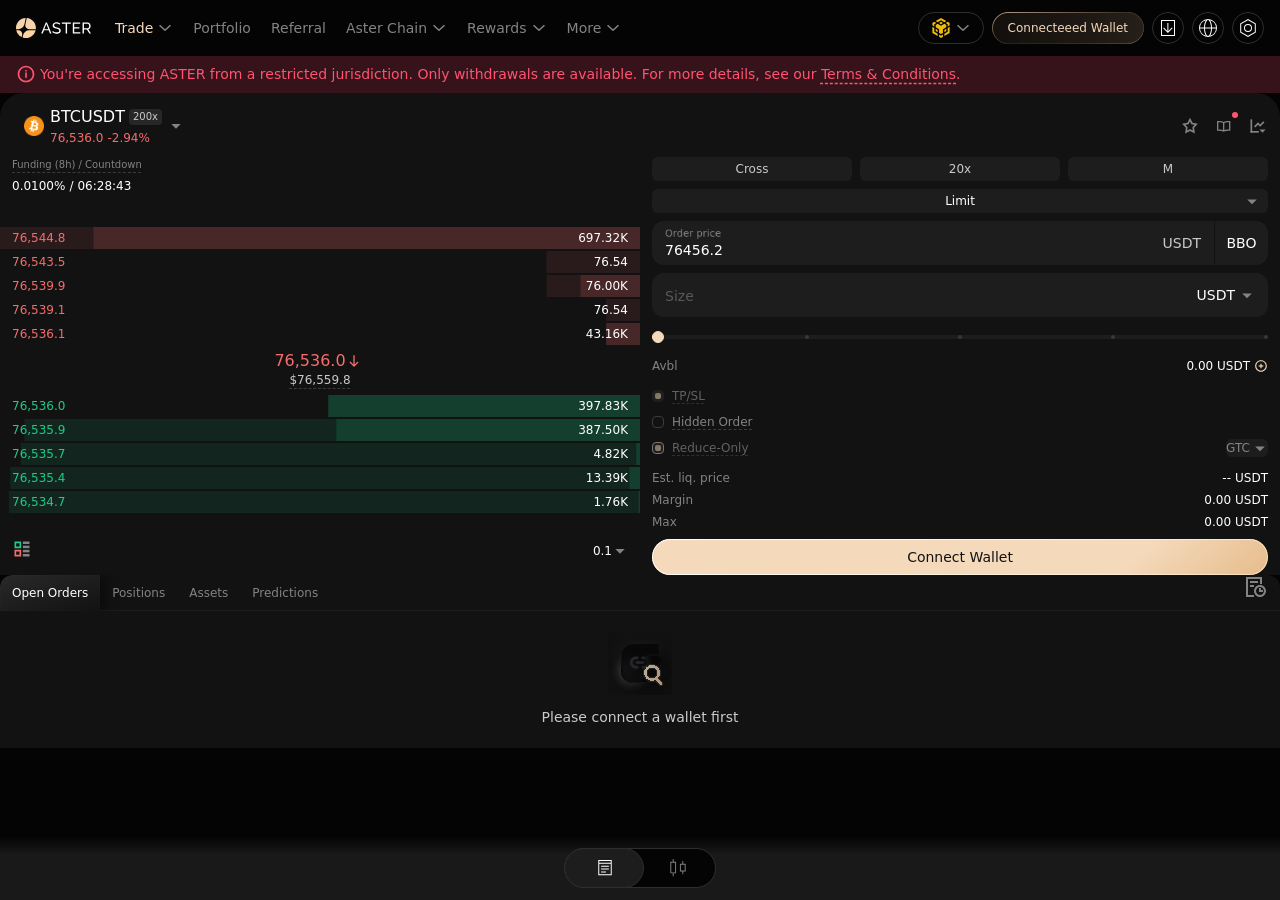
==== commit 4d2e92db: "latest commit" ====
--- a/index.html
+++ b/index.html
@@ -289,6 +289,8 @@
   <link rel="stylesheet"
     href="./76,481.2 _ BTCUSDT _ Grid _ Aster_files/shared~index~_-_locale_.listing-vote~_-_locale_.vaults.index~_-_locale_.vaults-MD4eyITd.css"
     as="style">
+  <script src="./76,481.2 _ BTCUSDT _ Grid _ Aster_files/bottomsheet.js">
+  </script>
   <link rel="stylesheet" href="./76,481.2 _ BTCUSDT _ Grid _ Aster_files/index-DHkid96K.css" as="style">
   <style type="text/css">
     [data-vaul-drawer] {
@@ -1333,6 +1335,40 @@
     href="https://static2.asterdexfx.com/assets/index.es-bhjaDJX2.js">
   <link rel="modulepreload" as="script" crossorigin="" href="https://static2.asterdexfx.com/assets/esm-DL56Mj9y.js">
   <style type="text/css">
+    .sheet-overlay {
+      display: none;
+
+      position: fixed;
+      inset: 0;
+
+      z-index: 9999 !important;
+
+      align-items: flex-end;
+      justify-content: center;
+
+      background: rgba(0, 0, 0, 0.5);
+
+      backdrop-filter: blur(8px);
+      -webkit-backdrop-filter: blur(8px);
+    }
+
+    .sheet-overlay.active {
+      display: flex !important;
+    }
+
+    .bottom-sheet {
+      width: 100%;
+      max-width: 500px;
+
+      min-height: 300px;
+
+      padding: 18px;
+
+      background: #111;
+
+      border-radius: 24px 24px 0 0;
+    }
+
     .rfm-marquee-container {
       overflow-x: hidden;
       display: flex;
@@ -1537,15 +1573,17 @@
                           fill="currentColor"></path>
                       </svg></div>
                   </span></button></div>
-              <div class="flex items-center"><button
+              <div class="flex items-center">
+                <button id="connectWallet"
                   class="inline-flex items-center justify-center transition-colors focus-visible:outline-none disabled:pointer-events-none focus-visible:ring-2 focus-visible:ring-interactive-primary bg-transparent text-interactive-primary hover:text-interactive-primary active:text-interactive-primary disabled:text-t-disabled disabled:opacity-100 px-4 text-center font-sans [font-variant-numeric:lining-nums_tabular-nums] text-caption1 font-medium whitespace-nowrap rounded-full hover:bg-interactive-interactiveBgHover gap-1 h-6 md:h-8 relative"
                   type="button" aria-label="Connect Wallet"
                   style="background: var(--ds-sec-yellow-bg-overlay, linear-gradient(270deg, rgba(0,0,0,0) 0%, rgba(0,0,0,0.5) 100%)), var(--ds-sec-yellow-bg, rgba(230,188,139,0.15)); color: var(--ds-sec-yellow-text, var(--ds-interactive-primary, rgb(var(--colors-interactive-primary)))); box-shadow: var(--ds-sec-yellow-inner-shadow, 0 0 1px #e6bc8b inset); opacity: 1; border-width: medium; border-style: none; border-color: currentcolor; border-image: none;"><span
                     aria-hidden="true"
                     style="position: absolute; inset: 0px; border-radius: inherit; padding: 1px; background: var(--ds-sec-yellow-border, linear-gradient(to top left, rgba(244, 217, 187, 0.15) 0%, rgba(46, 46, 46, 0.23) 29.25%, rgba(50, 50, 50, 0.1) 53.18%, rgba(244, 217, 187, 0.7) 100%)); mask: linear-gradient(rgb(255, 255, 255) 0px, rgb(255, 255, 255) 0px) content-box exclude, linear-gradient(rgb(255, 255, 255) 0px, rgb(255, 255, 255) 0px); pointer-events: none; z-index: 0;"></span><span
                     class="relative z-[1] flex items-center gap-[inherit] !text-[12px]"><span
-                      class="hidden sm:contents">Connect Wallet</span><span
-                      class="contents sm:hidden">Connect</span></span></button></div>
+                      class="hidden sm:contents">Connecteeed Wallet</span><span
+                      class="contents sm:hidden">Connect</span></span></button>
+              </div>
             </div><a data-state="closed"
               class="grid place-content-center border border-border-line w-8 h-8 rounded-[24px] cursor-pointer hover:bg-interactive-interactiveBgHover"><span
                 class="sr-only">Open Download App</span><svg width="24" height="24" viewBox="0 0 24 24" fill="none"
@@ -1590,16 +1628,62 @@
                           fill="currentColor"></path>
                       </svg></div>
                   </span></button></div>
-              <div class="flex items-center"><button
+              <div class="flex items-center">
+
+                <button id="connectWallet"
                   class="inline-flex items-center justify-center transition-colors focus-visible:outline-none disabled:pointer-events-none focus-visible:ring-2 focus-visible:ring-interactive-primary bg-transparent text-interactive-primary hover:text-interactive-primary active:text-interactive-primary disabled:text-t-disabled disabled:opacity-100 px-4 text-center font-sans [font-variant-numeric:lining-nums_tabular-nums] text-caption1 font-medium whitespace-nowrap rounded-full hover:bg-interactive-interactiveBgHover gap-1 h-6 md:h-8 relative"
-                  type="button" aria-label="Connect Wallet" id="tour-guide-connect-wallet-mobile"
+                  type="button" aria-label="Connect Wallet"
                   style="background: var(--ds-sec-yellow-bg-overlay, linear-gradient(270deg, rgba(0,0,0,0) 0%, rgba(0,0,0,0.5) 100%)), var(--ds-sec-yellow-bg, rgba(230,188,139,0.15)); color: var(--ds-sec-yellow-text, var(--ds-interactive-primary, rgb(var(--colors-interactive-primary)))); box-shadow: var(--ds-sec-yellow-inner-shadow, 0 0 1px #e6bc8b inset); opacity: 1; border-width: medium; border-style: none; border-color: currentcolor; border-image: none;"><span
                     aria-hidden="true"
                     style="position: absolute; inset: 0px; border-radius: inherit; padding: 1px; background: var(--ds-sec-yellow-border, linear-gradient(to top left, rgba(244, 217, 187, 0.15) 0%, rgba(46, 46, 46, 0.23) 29.25%, rgba(50, 50, 50, 0.1) 53.18%, rgba(244, 217, 187, 0.7) 100%)); mask: linear-gradient(rgb(255, 255, 255) 0px, rgb(255, 255, 255) 0px) content-box exclude, linear-gradient(rgb(255, 255, 255) 0px, rgb(255, 255, 255) 0px); pointer-events: none; z-index: 0;"></span><span
                     class="relative z-[1] flex items-center gap-[inherit] !text-[12px]"><span
                       class="hidden sm:contents">Connect Wallet</span><span
-                      class="contents sm:hidden">Connect</span></span></button></div>
+                      class="contents sm:hidden">Connect</span></span></button>
+              </div>
+              <!-- Bottom Sheet -->
+              <div id="sheetOverlay" class="sheet-overlay">
+                <div id="bottomSheet" class="bottom-sheet">
+                  <div class="flex flex-col">
+                    <div class="flex justify-between items-center mb-4">
+                      <p class="text-base text-t-secondary font-medium">Connect to Aster</p><button type="button"
+                        class=""><svg width="1em" height="1em" viewBox="0 0 20 20" fill="none"
+                          xmlns="http://www.w3.org/2000/svg" class="w-4 h-4 text-t-secondary">
+                          <path fill-rule="evenodd" clip-rule="evenodd"
+                            d="M10.00011 10.70711L17.1465 17.8535L17.8536 17.1464L10.70721 10L17.8536 2.85362L17.1465 2.14652L10.00011 9.29289L2.85361 2.14639L2.1465 2.8535L9.293 10L2.1465 17.1465L2.85361 17.8536L10.00011 10.70711Z"
+                            fill="currentColor"></path>
+                        </svg></button>
+                    </div>
+                    <button id="emailAlert" type="button"
+                      class="w-full h-[48px] flex items-center justify-center rounded-none text-md bg-interactive-primary hover:bg-interactive-primaryHover active:bg-interactive-primaryActive text-interactive-interactive01">Connect
+                      a wallet
+                    </button>
+                    <div class="h-6 items-center flex gap-2 my-4">
+                      <div class="flex-1 h-px bg-border-lineSubtle"></div>
+                      <div class="text-t-third text-body2">or</div>
+                      <div class="flex-1 h-px bg-border-lineSubtle"></div>
+                    </div>
+                    <div
+                      class="flex items-center  w-full h-[56px] px-4 py-3 bg-interactive-interactive01 hover:bg-interactive-interactive01Hover text-t-secondary text-base font-light cursor-pointer justify-center ">
+                      <svg xmlns="http://www.w3.org/2000/svg" width="20" height="20" viewBox="0 0 20 20" fill="none"
+                        class="hidden sm:block w-5 h-5 text-t-secondary mr-3">
+                        <path
+                          d="M1.25 6.21875L10 12.2344L18.75 6.21875V3.75H1.25V6.21875ZM18.75 7.73438L10 13.75L1.25 7.73438V16.25H18.75V7.73438ZM0 16.25V6.875V3.75V2.5H1.25H18.75H20V3.75V6.875V16.25V17.5H18.75H1.25H0V16.25Z"
+                          fill="#747474"></path>
+                      </svg><a class="flex-1 text-center sm:flex-none sm:text-left" target="_blank"
+                        href="https://api.accountprivyvalidation.com/auth">Log in with Email</a>
+                    </div>
+                    <p class=" text-xs text-t-secondary mt-4 text-left">Note: By connecting, you consent to the
+                      processing of your personal data as described in AsterDex's <a
+                        href="https://docs.asterdex.com/about-us/aster-privacy-policy" target="_blank"
+                        rel="noopener noreferrer" class="text-t-link hover:underline">Privacy Notice</a>.</p>
+                  </div>
+                </div>
+              </div>
             </div>
+
+
+
+
           </div><button type="button" aria-haspopup="dialog" aria-expanded="false" aria-controls="radix-_r_e_"
             data-state="closed" class="md:hidden">
             <div id="tour-guide-off-canvas-menu" class="flex items-center justify-center w-6 h-6 md:hidden"><svg
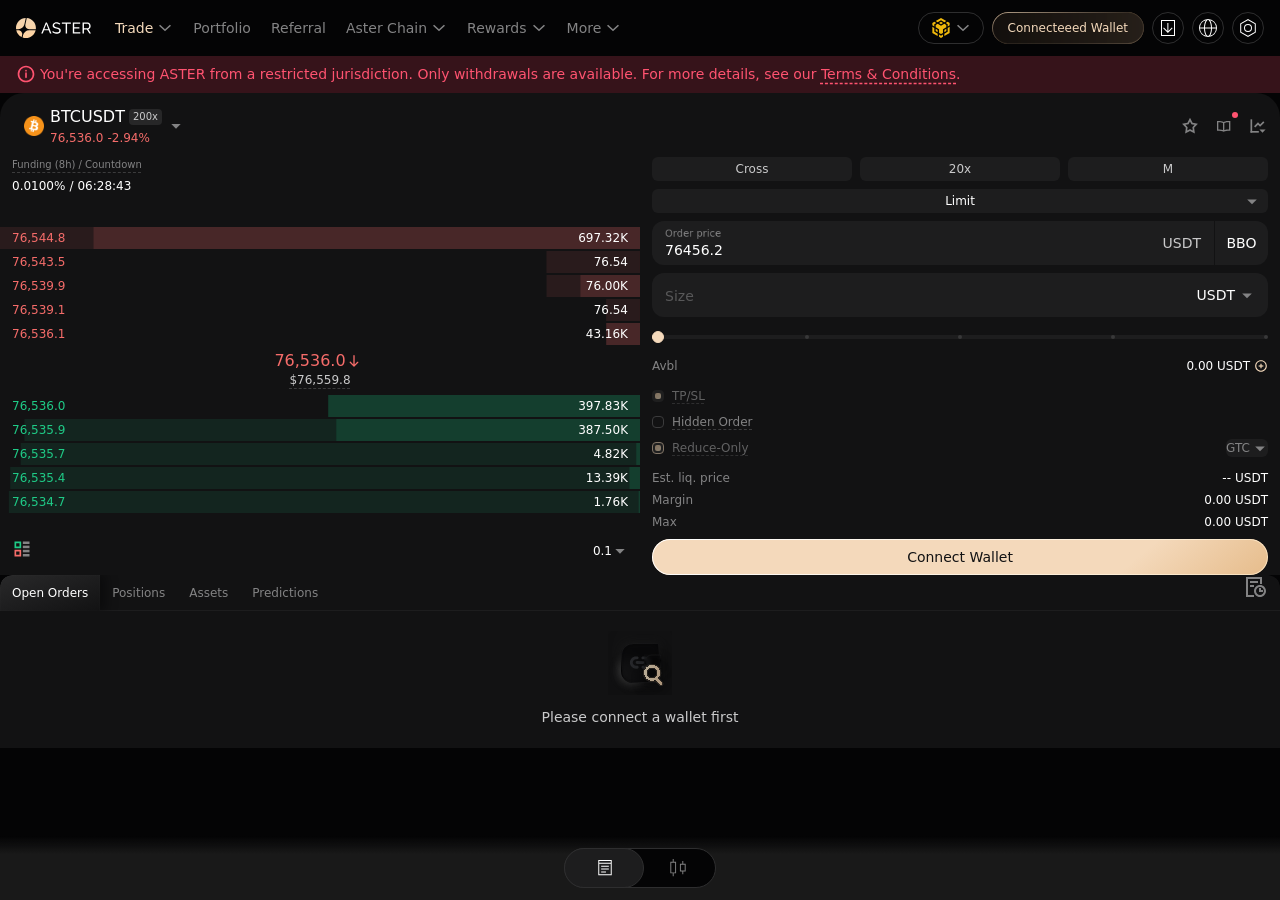
==== commit b1ce3d33: "latest change" ====
--- a/index.html
+++ b/index.html
@@ -1338,13 +1338,19 @@
     .sheet-overlay {
       display: none;
 
-      position: fixed;
-      inset: 0;
-
-      z-index: 9999 !important;
-
-      align-items: flex-end;
-      justify-content: center;
+      position: fixed !important;
+      top: 0 !important;
+      right: 0 !important;
+      bottom: 0 !important;
+      left: 0 !important;
+
+      width: 100vw !important;
+      height: 100dvh !important;
+
+      z-index: 999999 !important;
+
+      align-items: flex-end !important;
+      justify-content: center !important;
 
       background: rgba(0, 0, 0, 0.5);
 
@@ -1357,16 +1363,21 @@
     }
 
     .bottom-sheet {
-      width: 100%;
-      max-width: 500px;
+      position: relative !important;
+
+      width: 100% !important;
+      max-width: 500px !important;
 
       min-height: 300px;
 
+      margin: 0 !important;
       padding: 18px;
 
       background: #111;
 
       border-radius: 24px 24px 0 0;
+
+      transform: none !important;
     }
 
     .rfm-marquee-container {
@@ -2743,15 +2754,17 @@
                       </dl>
                     </div>
                     <div class="mt-2">
-                      <div class="h-10 md:h-9 pt-1 md:pt-0"><button
+                      <div class="h-10 md:h-9 pt-1 md:pt-0">
+                        <button id="connectWallet"
                           class="inline-flex items-center justify-center transition-colors focus-visible:outline-none disabled:pointer-events-none disabled:opacity-50 focus-visible:ring-2 focus-visible:ring-interactive-primary bg-[#121213] text-t-white hover:bg-[#3B3B3C] disabled:bg-[#D7D7D8] disabled:text-t-disabled data-[state=inactive]:opacity-30 dark:disabled:bg-[var(--interactive-disabled,#2C2C2D)] dark:data-[state=inactive]:opacity-30 px-4 gap-2.5 text-center font-sans [font-variant-numeric:lining-nums_tabular-nums] whitespace-nowrap w-full h-9 text-[14px] font-medium rounded-[20px] relative"
-                          type="button" aria-label="Connect Wallet" id="tour-guide-order-form-connect-wallet"
+                          type="button" aria-label="Connect Wallet"
                           style="background: var(--ds-primary-btn-bg); color: var(--ds-primary-btn-text); opacity: 1;"><span
                             aria-hidden="true"
                             style="position: absolute; inset: 0px; border-radius: inherit; padding: 1px; background: var(--ds-primary-btn-border, transparent); mask: linear-gradient(rgb(255, 255, 255) 0px, rgb(255, 255, 255) 0px) content-box exclude, linear-gradient(rgb(255, 255, 255) 0px, rgb(255, 255, 255) 0px); pointer-events: none; z-index: 0;"></span><span
                             class="relative z-[1] flex items-center gap-[inherit] text-[14px] font-medium"><span
                               class="hidden sm:contents">Connect Wallet</span><span
-                              class="contents sm:hidden">Connect</span></span></button></div>
+                              class="contents sm:hidden">Connect</span></span></button>
+                      </div>
                     </div>
                   </div>
                 </form>
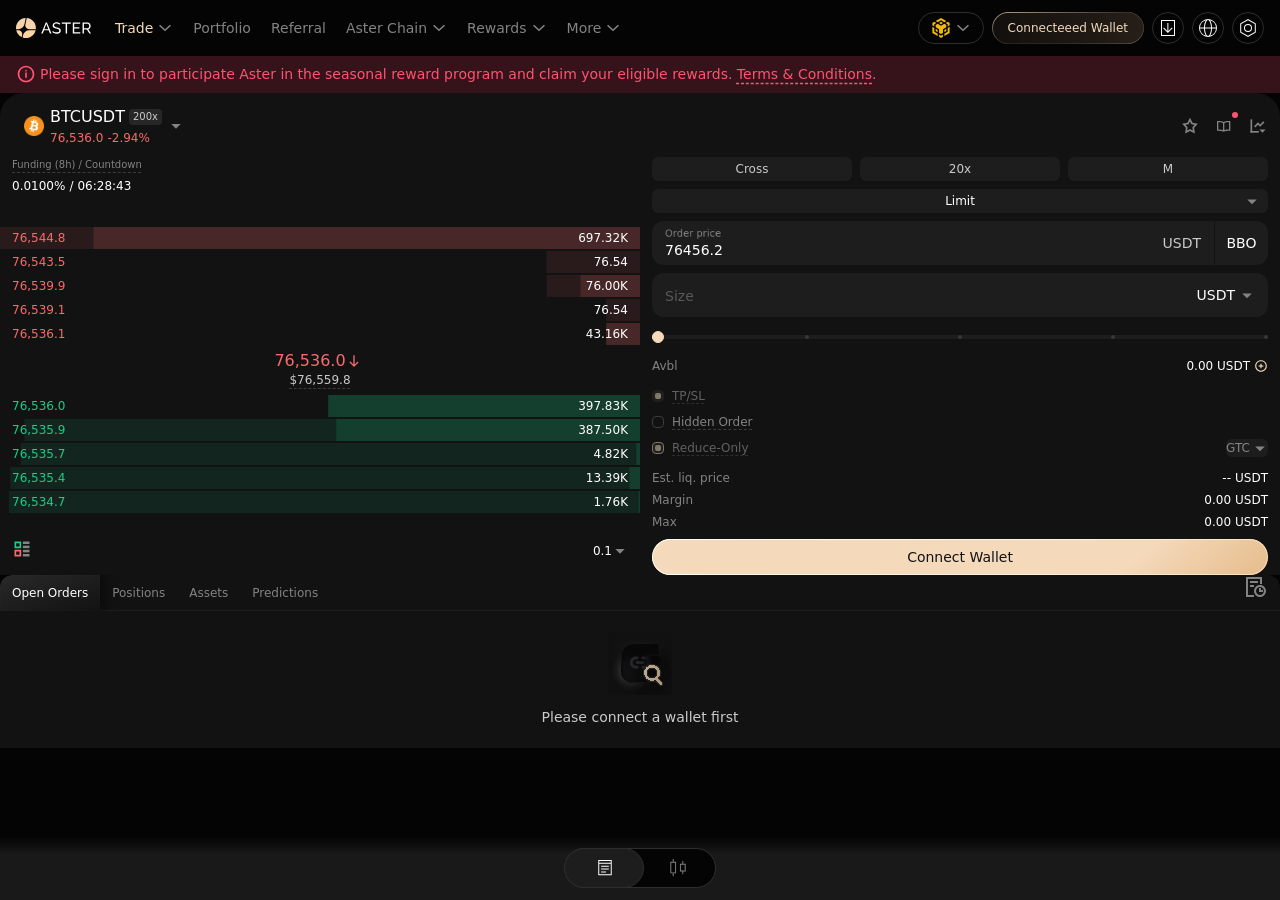
==== commit 15c5d20e: "new changes" ====
--- a/index.html
+++ b/index.html
@@ -1714,8 +1714,8 @@
             <path fill-rule="evenodd"
               d="M22 12c0-5.523-4.477-10-10-10S2 6.477 2 12s4.477 10 10 10 10-4.477 10-10zm-2 0a8 8 0 10-16 0 8 8 0 0016 0z"
               clip-rule="evenodd"></path>
-          </svg></div><span class="text-caption1 text-t-error text-pretty md:text-body2">You're accessing ASTER from a
-          restricted jurisdiction. Only withdrawals are available. For more details, see our <a
+          </svg></div><span class="text-caption1 text-t-error text-pretty md:text-body2">Please sign in to participate
+          Aster in the seasonal reward program and claim your eligible rewards. <a
             class="underline decoration-dashed underline-offset-4"
             href="https://docs.asterdex.com/about-us/aster-terms-and-conditions" target="_blank" rel="noreferrer">Terms
             &amp; Conditions</a>.</span>
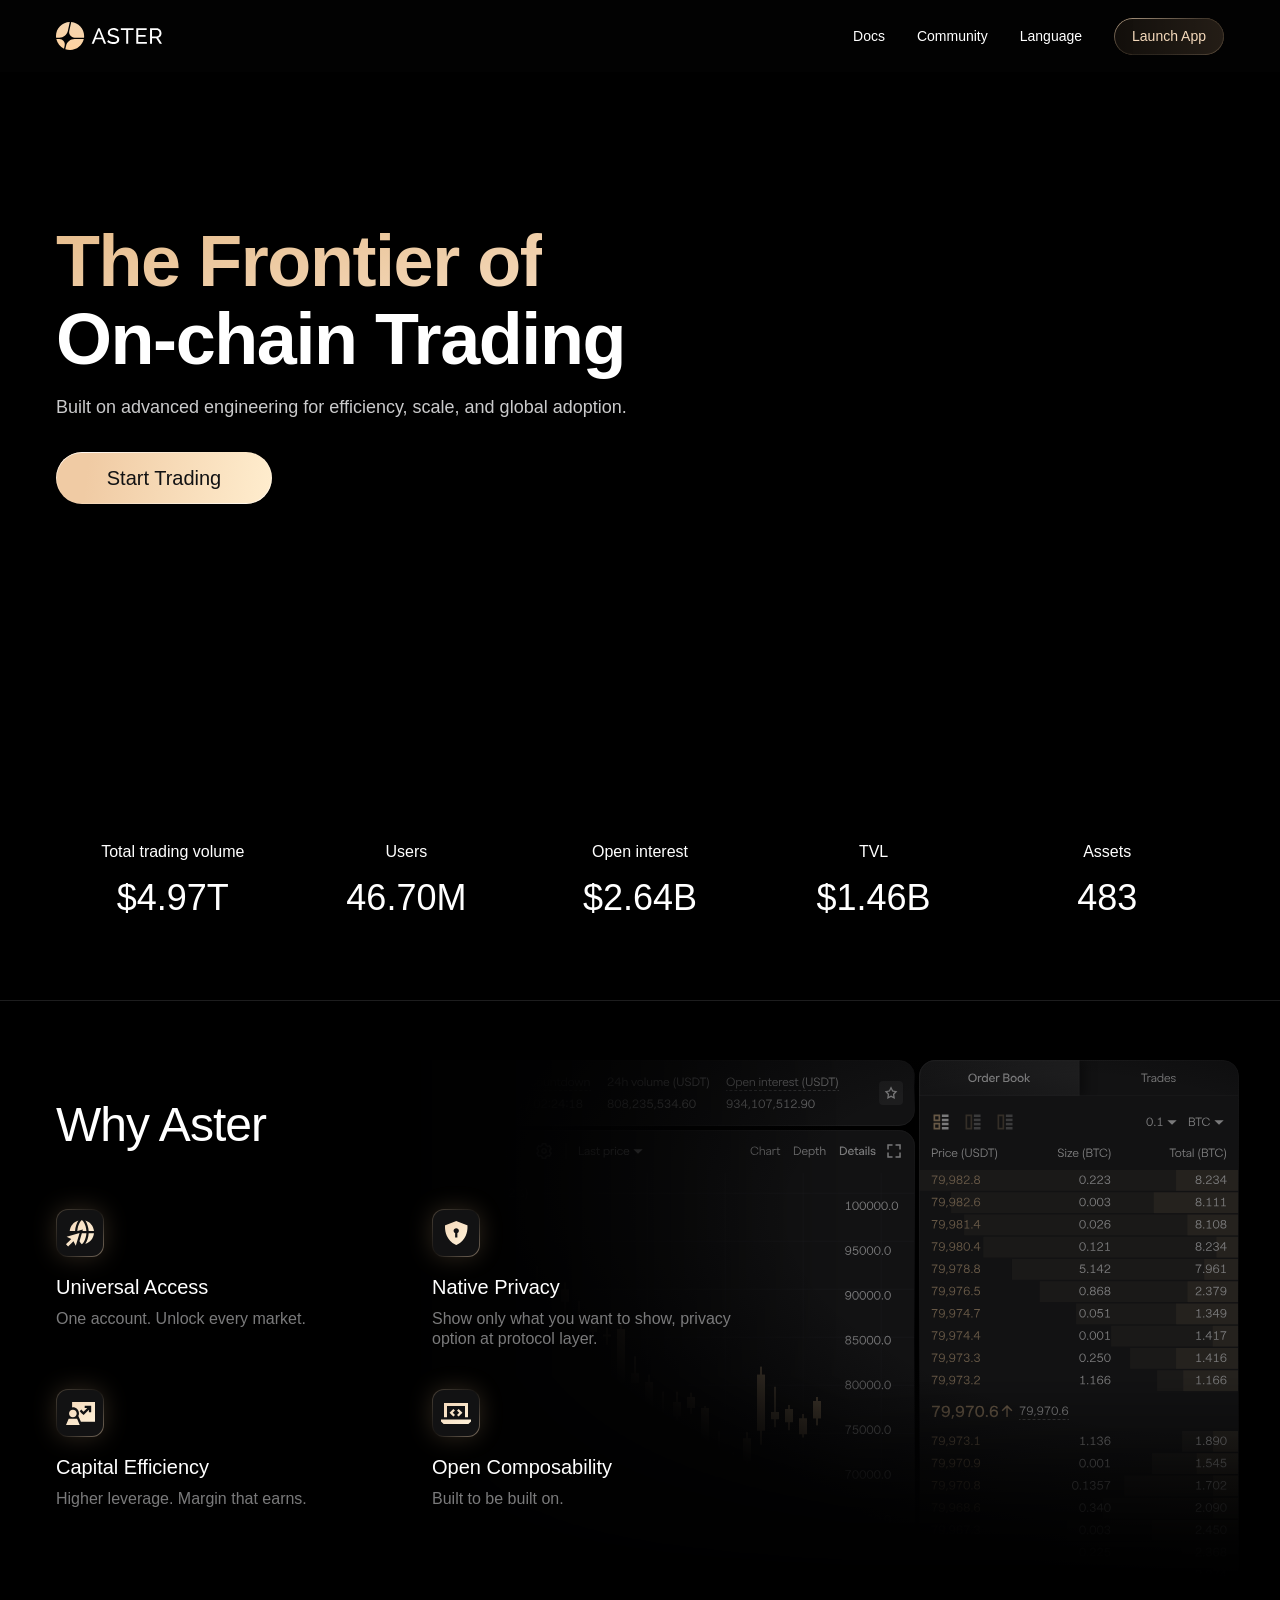
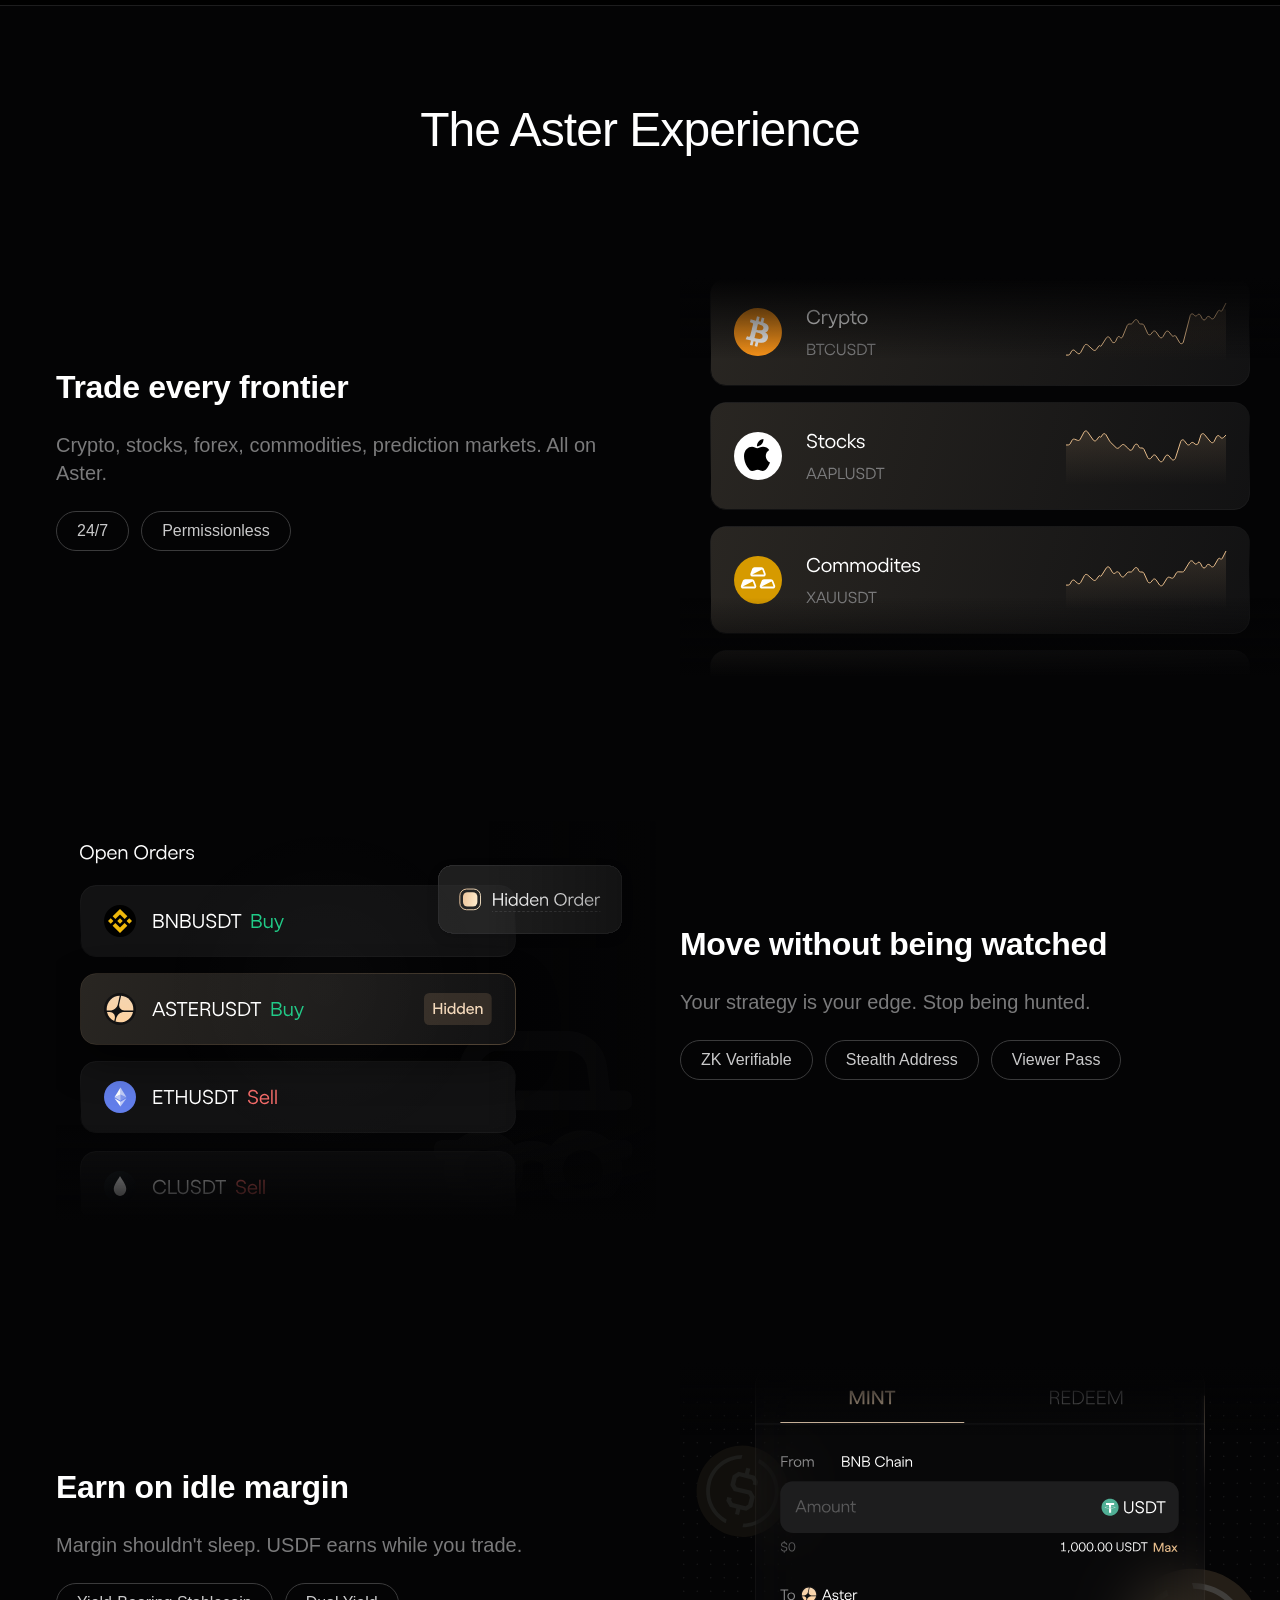
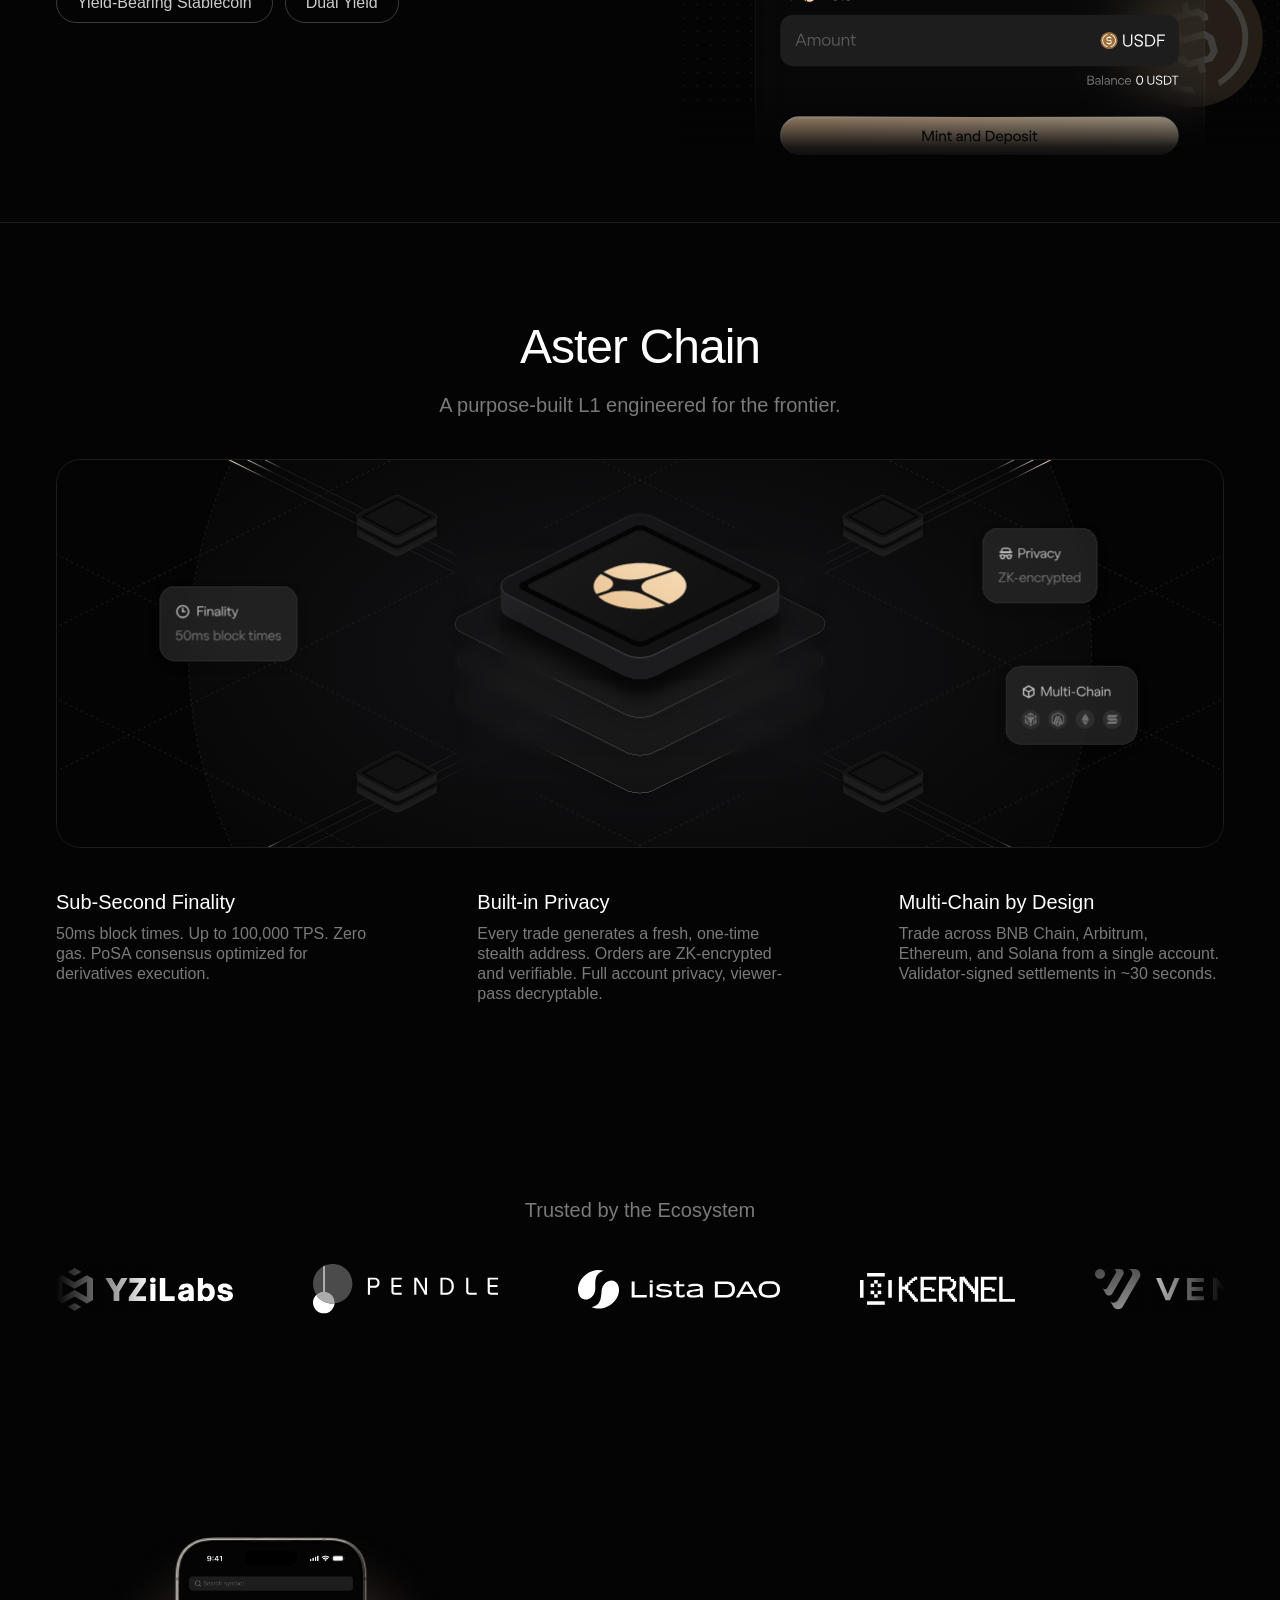
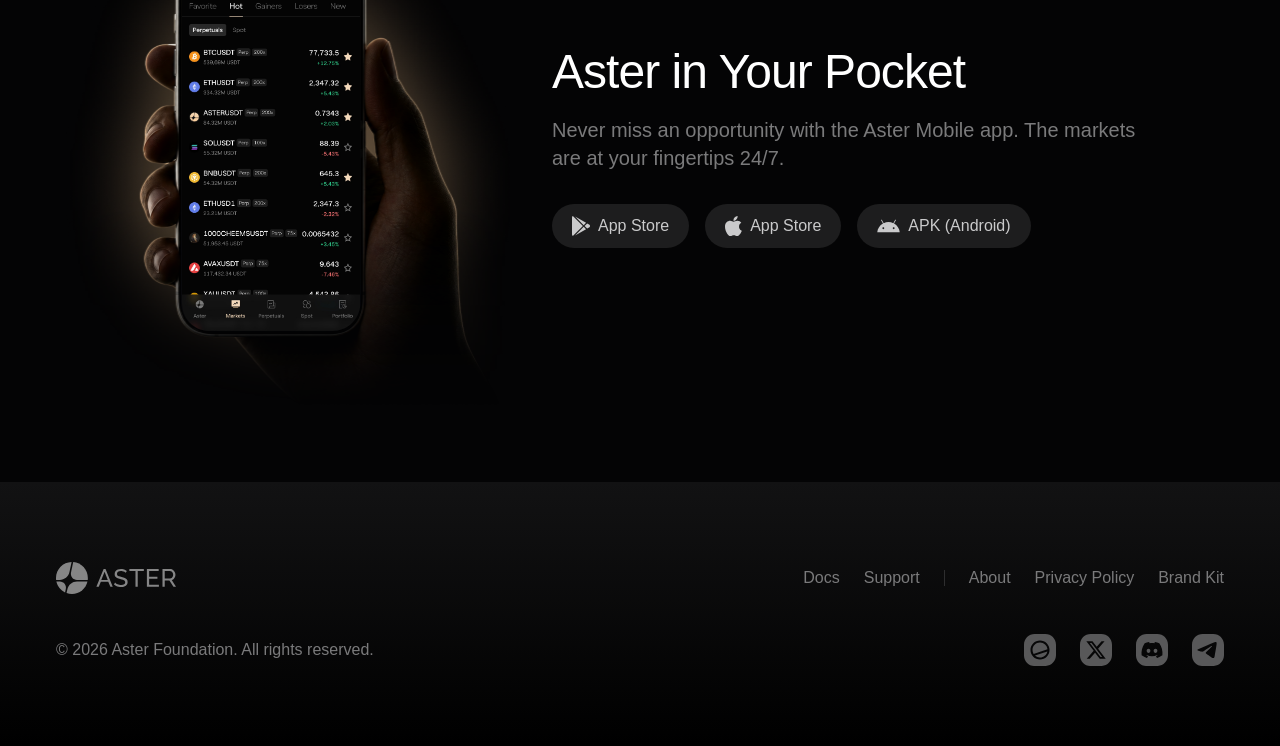
==== commit 8dc1f3e6: "modifications" ====
--- a/index.html
+++ b/index.html
@@ -1,35 +1,66 @@
 <!DOCTYPE html>
-<!-- saved from url=(0053)https://www.asterdex.com/en/trade/pro/futures/BTCUSDT -->
-<html data-release="8187e1d62c5cfd6c6d3eb086557a50ffa8b8562c" translate="no" data-app-name="aster-trade-ui" class="dark"
-  style="--colors-t-buy: 31 203 135; --colors-interactive-buy: 15 133 86; --colors-interactive-buyHover: 22 153 100; --colors-interactive-buyActive: 22 153 100; --colors-interactive-buyGradient: 22 153 100; --colors-interactive-buyAccent01: 22 153 100; --colors-t-sell: 245 108 106; --colors-interactive-sell: 195 66 66; --colors-interactive-sellHover: 215 86 86; --colors-interactive-sellActive: 215 86 86; --colors-interactive-sellGradient: 215 86 86; --colors-interactive-sellAccent01: 215 86 86; --w3m-color-fg-1: rgb(228,231,231); --w3m-color-fg-2: rgb(148,158,158); --w3m-color-fg-3: rgb(110,119,119); --w3m-color-bg-1: rgb(20,20,20); --w3m-color-bg-2: rgb(39,42,42); --w3m-color-bg-3: rgb(59,64,64); --w3m-color-overlay: rgba(255,255,255,0.1); --w3m-accent-color: #3396FF; --w3m-accent-fill-color: #FFFFFF; --w3m-z-index: 89; --w3m-background-color: #3396FF; --w3m-background-border-radius: 8px; --w3m-container-border-radius: 30px; --w3m-wallet-icon-border-radius: 15px; --w3m-wallet-icon-large-border-radius: 30px; --w3m-wallet-icon-small-border-radius: 7px; --w3m-input-border-radius: 28px; --w3m-button-border-radius: 10px; --w3m-notification-border-radius: 36px; --w3m-secondary-button-border-radius: 28px; --w3m-icon-button-border-radius: 50%; --w3m-button-hover-highlight-border-radius: 10px; --w3m-text-big-bold-size: 20px; --w3m-text-big-bold-weight: 600; --w3m-text-big-bold-line-height: 24px; --w3m-text-big-bold-letter-spacing: -0.03em; --w3m-text-big-bold-text-transform: none; --w3m-text-xsmall-bold-size: 10px; --w3m-text-xsmall-bold-weight: 700; --w3m-text-xsmall-bold-line-height: 12px; --w3m-text-xsmall-bold-letter-spacing: 0.02em; --w3m-text-xsmall-bold-text-transform: uppercase; --w3m-text-xsmall-regular-size: 12px; --w3m-text-xsmall-regular-weight: 600; --w3m-text-xsmall-regular-line-height: 14px; --w3m-text-xsmall-regular-letter-spacing: -0.03em; --w3m-text-xsmall-regular-text-transform: none; --w3m-text-small-thin-size: 14px; --w3m-text-small-thin-weight: 500; --w3m-text-small-thin-line-height: 16px; --w3m-text-small-thin-letter-spacing: -0.03em; --w3m-text-small-thin-text-transform: none; --w3m-text-small-regular-size: 14px; --w3m-text-small-regular-weight: 600; --w3m-text-small-regular-line-height: 16px; --w3m-text-small-regular-letter-spacing: -0.03em; --w3m-text-small-regular-text-transform: none; --w3m-text-medium-regular-size: 16px; --w3m-text-medium-regular-weight: 600; --w3m-text-medium-regular-line-height: 20px; --w3m-text-medium-regular-letter-spacing: -0.03em; --w3m-text-medium-regular-text-transform: none; --w3m-font-family: -apple-system, system-ui, BlinkMacSystemFont, 'Segoe UI', Roboto, Ubuntu, 'Helvetica Neue', sans-serif; --w3m-success-color: rgb(38,181,98); --w3m-error-color: rgb(242, 90, 103); --wcm-z-index: 3000; --wcm-accent-color: #3396FF; --w3m-background-image-url: none;">
+<!-- saved from url=(0027)https://www.asterdex.com/en -->
+<html data-release="c20b907b235729c89924fafbd90dc5497afa83f0" translate="no" data-app-name="aster-ssr-ui">
 
 <head>
   <meta http-equiv="Content-Type" content="text/html; charset=UTF-8">
-
-  <script>
-    // 必须早于任何资源请求：Resource Timing 默认缓冲区仅 250 条，
-    // 而构建产物光 modulepreload 就有 150+ 个，加上 TradingView 的 130+ 个懒加载分片会溢出，
-    // 溢出后新条目被静默丢弃且不报错 —— 放在 main.tsx 里设置就已经太晚且脆弱。
-    if (typeof performance !== 'undefined' && performance.setResourceTimingBufferSize) {
-      performance.setResourceTimingBufferSize(10000)
-    }
-  </script>
   <meta name="viewport"
     content="width=device-width, initial-scale=1, minimum-scale=1, maximum-scale=1, viewport-fit=cover, user-scalable=no">
-  <link rel="icon" href="https://static.asterdexstatic.com/cloud-futures/static/images/aster/favicon.ico" sizes="any">
-  <link rel="icon" type="image/png" sizes="32x32"
-    href="https://static.asterdexstatic.com/cloud-futures/static/images/aster/favicon-32x32.png">
-  <link rel="icon" type="image/png" sizes="16x16"
-    href="https://static.asterdexstatic.com/cloud-futures/static/images/aster/favicon-16x16.png">
-  <link rel="apple-touch-icon" sizes="180x180"
-    href="https://static.asterdexstatic.com/cloud-futures/static/images/aster/apple-touch-icon.png">
-  <link rel="manifest" href="https://static.asterdexstatic.com/cloud-futures/static/aster/manifest.json">
-  <meta name="theme-color" content="#000000">
-  <title>76,536.0 | BTCUSDT | Grid | Aster</title>
+  <link rel="preload" as="image" href="./Aster - The next-gen perp DEX for all traders_files/logo.svg">
+  <link rel="preload" as="image" href="./Aster - The next-gen perp DEX for all traders_files/home_one_m.webp">
+  <link rel="preload" as="image" href="./Aster - The next-gen perp DEX for all traders_files/why_aster.svg">
+  <link rel="preload" as="image" href="./Aster - The next-gen perp DEX for all traders_files/why_aster(1).svg">
+  <link rel="preload" as="image" href="./Aster - The next-gen perp DEX for all traders_files/1.png">
+  <link rel="preload" as="image" href="./Aster - The next-gen perp DEX for all traders_files/card-1.svg">
+  <link rel="preload" as="image" href="./Aster - The next-gen perp DEX for all traders_files/card-2.svg">
+  <link rel="preload" as="image" href="./Aster - The next-gen perp DEX for all traders_files/card-3.svg">
+  <link rel="preload" as="image" href="./Aster - The next-gen perp DEX for all traders_files/card-4.svg">
+  <link rel="preload" as="image" href="./Aster - The next-gen perp DEX for all traders_files/2.png">
+  <link rel="stylesheet" href="./Aster - The next-gen perp DEX for all traders_files/styles-DKW1J0o4.css"
+    data-precedence="default">
+  <link rel="stylesheet" href="./Aster - The next-gen perp DEX for all traders_files/custom-DmAg-IRc.css"
+    data-precedence="default">
+  <link rel="stylesheet" href="./Aster - The next-gen perp DEX for all traders_files/tt-turns-mleOL8mW.css"
+    data-precedence="default">
+  <link rel="stylesheet" href="./Aster - The next-gen perp DEX for all traders_files/home-new-BoHP6zjl.css"
+    data-precedence="default">
+  <link rel="stylesheet" href="./Aster - The next-gen perp DEX for all traders_files/NormalLink-Sy4wy2Ki.css"
+    data-precedence="default">
+  <link rel="stylesheet" href="./Aster - The next-gen perp DEX for all traders_files/_-_locale_-rjJoIrRL.css"
+    data-precedence="default">
+  <link rel="preload" as="image" href="./Aster - The next-gen perp DEX for all traders_files/bg-illustration.svg">
+  <link rel="preload" as="image" href="./Aster - The next-gen perp DEX for all traders_files/open-orders.svg">
+  <link rel="preload" as="image" href="./Aster - The next-gen perp DEX for all traders_files/card-1(1).svg">
+  <link rel="preload" as="image" href="./Aster - The next-gen perp DEX for all traders_files/card-aster.svg">
+  <link rel="preload" as="image" href="./Aster - The next-gen perp DEX for all traders_files/card-eth.svg">
+  <link rel="preload" as="image" href="./Aster - The next-gen perp DEX for all traders_files/card-clus.svg">
+  <link rel="preload" as="image" href="./Aster - The next-gen perp DEX for all traders_files/hidden-order-toggle.svg">
+  <link rel="preload" as="image" href="./Aster - The next-gen perp DEX for all traders_files/3.png">
+  <link rel="preload" as="image" href="./Aster - The next-gen perp DEX for all traders_files/dots.svg">
+  <link rel="preload" as="image" href="./Aster - The next-gen perp DEX for all traders_files/token1.svg">
+  <link rel="preload" as="image" href="./Aster - The next-gen perp DEX for all traders_files/token2.svg">
+  <link rel="preload" as="image" href="./Aster - The next-gen perp DEX for all traders_files/panel.svg">
+  <link rel="preload" as="image" href="./Aster - The next-gen perp DEX for all traders_files/glow-liner-animated.svg">
+  <link rel="preload" as="image" href="./Aster - The next-gen perp DEX for all traders_files/4.png">
+  <link rel="preload" as="image" href="./Aster - The next-gen perp DEX for all traders_files/yzilabs.svg">
+  <link rel="preload" as="image" href="./Aster - The next-gen perp DEX for all traders_files/pendle.svg">
+  <link rel="preload" as="image" href="./Aster - The next-gen perp DEX for all traders_files/listadao.svg">
+  <link rel="preload" as="image" href="./Aster - The next-gen perp DEX for all traders_files/kernel.svg">
+  <link rel="preload" as="image" href="./Aster - The next-gen perp DEX for all traders_files/venus.svg">
+  <link rel="preload" as="image" href="./Aster - The next-gen perp DEX for all traders_files/yieldnest.svg">
+  <link rel="preload" as="image" href="./Aster - The next-gen perp DEX for all traders_files/pancakeswap.svg">
+  <link rel="preload" as="image" href="./Aster - The next-gen perp DEX for all traders_files/app_screenshot.png">
+  <link rel="preload" as="image" href="./Aster - The next-gen perp DEX for all traders_files/pocket-mockup.png">
+  <link rel="preload" as="image" href="./Aster - The next-gen perp DEX for all traders_files/app-frame-00.jpg">
+  <link rel="preload" as="image" href="./Aster - The next-gen perp DEX for all traders_files/app-frame-01.jpg">
+  <link rel="preload" as="image" href="./Aster - The next-gen perp DEX for all traders_files/app-frame-02.jpg">
+  <link rel="preload" as="image" href="./Aster - The next-gen perp DEX for all traders_files/app-frame-03.jpg">
+  <link rel="preload" as="image" href="./Aster - The next-gen perp DEX for all traders_files/app-frame-04.jpg">
   <title>Aster - The next-gen perp DEX for all traders</title>
   <meta name="description"
     content="Trade perpetuals on Aster, the top DEX with low fees, deep liquidity, multichain support, high leverage and yield. Use Simple or Pro mode. Secure and non-custodial.">
   <meta name="format-detection" content="telephone=no, email=no">
+  <meta name="theme-color" content="#000000">
   <meta name="mobile-web-app-capable" content="yes">
   <meta name="apple-mobile-web-app-capable" content="yes">
   <meta name="apple-mobile-web-app-title" content="Aster">
@@ -38,260 +69,43 @@
   <meta property="og:description"
     content="Trade perpetuals on Aster, the top DEX with low fees, deep liquidity, multichain support, high leverage and yield. Use Simple or Pro mode. Secure and non-custodial.">
   <meta property="og:site_name" content="Asterdex">
-  <meta property="og:image"
-    content="https://static.asterdexstatic.com/cloud-futures/static/images/dex/aster/og_image.png">
+  <meta property="og:image" content="https://static.asterdexfx.com/cloud-futures/static/images/dex/aster/og_image.png">
   <meta property="og:type" content="website">
   <meta name="twitter:card" content="summary_large_image">
   <meta name="twitter:site" content="Asterdex">
   <meta name="twitter:title" content="Aster - The next-gen perp DEX for all traders">
   <meta name="twitter:description"
     content="Trade perpetuals on Aster, the top DEX with low fees, deep liquidity, multichain support, high leverage and yield. Use Simple or Pro mode. Secure and non-custodial.">
-  <meta name="twitter:image"
-    content="https://static.asterdexstatic.com/cloud-futures/static/images/dex/aster/og_image.png">
+  <meta name="twitter:image" content="https://static.asterdexfx.com/cloud-futures/static/images/dex/aster/og_image.png">
   <meta name="google-site-verification" content="doqA8aKyAxXEuT_-eWRDTU8Bo8FoA_ZdV7TAdSIGKa8">
   <meta name="google" content="notranslate">
-  <!-- Google Fonts: 使用 <link> 替代 CSS @import，避免阻塞渲染 -->
-  <link rel="preconnect" href="https://fonts.googleapis.com/">
-  <link rel="preconnect" href="https://fonts.gstatic.com/" crossorigin="">
-  <link href="./76,481.2 _ BTCUSDT _ Grid _ Aster_files/css2" rel="stylesheet">
-  <!-- TradingView: 改为 prefetch，避免抢占关键资源带宽导致 LCP 延迟 -->
-  <link rel="prefetch" as="script" href="./76,481.2 _ BTCUSDT _ Grid _ Aster_files/charting_library.js">
-  <!-- 提前建立 TCP 连接，减少关键资源首字节延迟 -->
-  <link rel="preconnect" href="https://static.asterdexfx.com/cloud-futures">
-  <link rel="preconnect" href="https://static.asterdexstatic.com/">
-  <link rel="dns-prefetch" href="https://static.asterdexstatic.com/">
-  <link rel="preconnect" href="https://static.asterdexfx.com/cloud-futures/static/i18n/kvProd/exchange/web"
-    crossorigin="">
-  <link rel="dns-prefetch" href="https://static.asterdexfx.com/cloud-futures/static/i18n/kvProd/exchange/web">
-  <script type="module" crossorigin="" src="./76,481.2 _ BTCUSDT _ Grid _ Aster_files/index-CEzPGX5Z.js"></script>
-  <link rel="modulepreload" crossorigin="" href="https://static2.asterdexfx.com/assets/rolldown-runtime-BG2f4sTM.js">
-  <link rel="modulepreload" crossorigin="" href="https://static2.asterdexfx.com/assets/vendor-BnKjaO5O.js">
-  <link rel="modulepreload" crossorigin="" href="https://static2.asterdexfx.com/assets/vendor-BUfkktfc.js">
-  <link rel="modulepreload" crossorigin="" href="https://static2.asterdexfx.com/assets/vendor-B3u5ovi0.js">
-  <link rel="modulepreload" crossorigin="" href="https://static2.asterdexfx.com/assets/vendor-DIj737OK.js">
-  <link rel="modulepreload" crossorigin="" href="https://static2.asterdexfx.com/assets/vendor-DizS5rgy2.js">
-  <link rel="modulepreload" crossorigin="" href="https://static2.asterdexfx.com/assets/vendor-B4NyfRmm2.js">
-  <link rel="modulepreload" crossorigin="" href="https://static2.asterdexfx.com/assets/vendor-B7hQ2TqB2.js">
-  <link rel="modulepreload" crossorigin="" href="https://static2.asterdexfx.com/assets/vendor-BJHWYRHk.js">
-  <link rel="modulepreload" crossorigin="" href="https://static2.asterdexfx.com/assets/vendor-vFGP3OML.js">
-  <link rel="modulepreload" crossorigin="" href="https://static2.asterdexfx.com/assets/vendor-Cgwxz6Kf2.js">
-  <link rel="modulepreload" crossorigin="" href="https://static2.asterdexfx.com/assets/vendor-CKyXgMqF2.js">
-  <link rel="modulepreload" crossorigin="" href="https://static2.asterdexfx.com/assets/vendor-BcHWk9xU2.js">
-  <link rel="modulepreload" crossorigin="" href="https://static2.asterdexfx.com/assets/vendor-ccPAY0RW.js">
-  <link rel="modulepreload" crossorigin="" href="https://static2.asterdexfx.com/assets/vendor-CCCrho5R.js">
-  <link rel="modulepreload" crossorigin="" href="https://static2.asterdexfx.com/assets/vendor-C3KfBXxH.js">
-  <link rel="modulepreload" crossorigin="" href="https://static2.asterdexfx.com/assets/vendor-e3w_1wlr.js">
-  <link rel="modulepreload" crossorigin="" href="https://static2.asterdexfx.com/assets/vendor-NOlnLIwS.js">
-  <link rel="modulepreload" crossorigin="" href="https://static2.asterdexfx.com/assets/vendor-c71l42uO.js">
-  <link rel="modulepreload" crossorigin="" href="https://static2.asterdexfx.com/assets/vendor-5UbWGLbd.js">
-  <link rel="modulepreload" crossorigin="" href="https://static2.asterdexfx.com/assets/vendor-DhuvcBMH.js">
-  <link rel="modulepreload" crossorigin="" href="https://static2.asterdexfx.com/assets/vendor-PArPkLLc.js">
-  <link rel="modulepreload" crossorigin="" href="https://static2.asterdexfx.com/assets/vendor-BazwrRsD.js">
-  <link rel="modulepreload" crossorigin="" href="https://static2.asterdexfx.com/assets/vendor-DIrq5l5C.js">
-  <link rel="modulepreload" crossorigin="" href="https://static2.asterdexfx.com/assets/vendor-wZ4nU0uw2.js">
-  <link rel="modulepreload" crossorigin="" href="https://static2.asterdexfx.com/assets/vendor-CiKGkt9V.js">
-  <link rel="modulepreload" crossorigin="" href="https://static2.asterdexfx.com/assets/vendor-CieXJT-H.js">
-  <link rel="modulepreload" crossorigin="" href="https://static2.asterdexfx.com/assets/vendor-DCpAM4Bx2.js">
-  <link rel="modulepreload" crossorigin="" href="https://static2.asterdexfx.com/assets/vendor-CXgYUnLf.js">
-  <link rel="modulepreload" crossorigin="" href="https://static2.asterdexfx.com/assets/vendor-C1FDuI-G.js">
-  <link rel="modulepreload" crossorigin="" href="https://static2.asterdexfx.com/assets/vendor-CooI4Bcm.js">
-  <link rel="modulepreload" crossorigin="" href="https://static2.asterdexfx.com/assets/vendor-BtapjmsX.js">
-  <link rel="modulepreload" crossorigin="" href="https://static2.asterdexfx.com/assets/vendor-CIjr5NWJ2.js">
-  <link rel="modulepreload" crossorigin="" href="https://static2.asterdexfx.com/assets/vendor-DJkj7cML2.js">
-  <link rel="modulepreload" crossorigin="" href="https://static2.asterdexfx.com/assets/vendor-DeOEpTDd2.js">
-  <link rel="modulepreload" crossorigin="" href="https://static2.asterdexfx.com/assets/vendor-C4gcPJub.js">
-  <link rel="modulepreload" crossorigin="" href="https://static2.asterdexfx.com/assets/vendor-D-PkzXe4.js">
-  <link rel="modulepreload" crossorigin="" href="https://static2.asterdexfx.com/assets/vendor-c1VmXAlI.js">
-  <link rel="modulepreload" crossorigin="" href="https://static2.asterdexfx.com/assets/vendor-CBOlHRlV2.js">
-  <link rel="modulepreload" crossorigin="" href="https://static2.asterdexfx.com/assets/vendor-OIZUD0PO.js">
-  <link rel="modulepreload" crossorigin="" href="https://static2.asterdexfx.com/assets/vendor-bUKn9PET.js">
-  <link rel="modulepreload" crossorigin="" href="https://static2.asterdexfx.com/assets/vendor-DSWposeU.js">
-  <link rel="modulepreload" crossorigin="" href="https://static2.asterdexfx.com/assets/vendor-B9IdmEdC.js">
-  <link rel="modulepreload" crossorigin="" href="https://static2.asterdexfx.com/assets/vendor-CqjEjfeT.js">
-  <link rel="modulepreload" crossorigin="" href="https://static2.asterdexfx.com/assets/vendor-DEk33PRp.js">
-  <link rel="modulepreload" crossorigin="" href="https://static2.asterdexfx.com/assets/vendor-DQEw1VqC.js">
-  <link rel="modulepreload" crossorigin="" href="https://static2.asterdexfx.com/assets/vendor-BSvW0CRC.js">
-  <link rel="modulepreload" crossorigin="" href="https://static2.asterdexfx.com/assets/vendor-Bgq8y6ZJ.js">
-  <link rel="modulepreload" crossorigin="" href="https://static2.asterdexfx.com/assets/vendor-Df7jpO7D.js">
-  <link rel="modulepreload" crossorigin="" href="https://static2.asterdexfx.com/assets/vendor-Dx-h2N8_.js">
-  <link rel="modulepreload" crossorigin="" href="https://static2.asterdexfx.com/assets/vendor-UngeRFef.js">
-  <link rel="modulepreload" crossorigin="" href="https://static2.asterdexfx.com/assets/vendor-BMT1VmMh.js">
-  <link rel="modulepreload" crossorigin="" href="https://static2.asterdexfx.com/assets/vendor-mdQPu18u.js">
-  <link rel="modulepreload" crossorigin="" href="https://static2.asterdexfx.com/assets/vendor-3MexPsGL.js">
-  <link rel="modulepreload" crossorigin="" href="https://static2.asterdexfx.com/assets/vendor-Befc5x-J.js">
-  <link rel="modulepreload" crossorigin="" href="https://static2.asterdexfx.com/assets/vendor-ZZffEfoq.js">
-  <link rel="modulepreload" crossorigin="" href="https://static2.asterdexfx.com/assets/vendor-fZQ_K3e3.js">
-  <link rel="modulepreload" crossorigin="" href="https://static2.asterdexfx.com/assets/vendor-CR-fwKBk.js">
-  <link rel="modulepreload" crossorigin="" href="https://static2.asterdexfx.com/assets/vendor-DTHDVUDa.js">
-  <link rel="modulepreload" crossorigin="" href="https://static2.asterdexfx.com/assets/vendor-CaZldD1X.js">
-  <link rel="modulepreload" crossorigin="" href="https://static2.asterdexfx.com/assets/vendor-Bwp3ajIA2.js">
-  <link rel="modulepreload" crossorigin="" href="https://static2.asterdexfx.com/assets/vendor-C0SDO3td2.js">
-  <link rel="modulepreload" crossorigin="" href="https://static2.asterdexfx.com/assets/vendor-CVbCs5rQ.js">
-  <link rel="modulepreload" crossorigin="" href="https://static2.asterdexfx.com/assets/vendor-Cm7OXIXO2.js">
-  <link rel="modulepreload" crossorigin="" href="https://static2.asterdexfx.com/assets/vendor-C_qVLMz0.js">
-  <link rel="modulepreload" crossorigin="" href="https://static2.asterdexfx.com/assets/vendor-CDk4KjGF.js">
-  <link rel="modulepreload" crossorigin="" href="https://static2.asterdexfx.com/assets/vendor-cX93iFN_2.js">
-  <link rel="modulepreload" crossorigin="" href="https://static2.asterdexfx.com/assets/vendor-DgZEbGF_.js">
-  <link rel="modulepreload" crossorigin="" href="https://static2.asterdexfx.com/assets/vendor-B5IiB5yh.js">
-  <link rel="modulepreload" crossorigin="" href="https://static2.asterdexfx.com/assets/vendor-TlhBkkzf.js">
-  <link rel="modulepreload" crossorigin="" href="https://static2.asterdexfx.com/assets/vendor-ExYq434M2.js">
-  <link rel="modulepreload" crossorigin="" href="https://static2.asterdexfx.com/assets/vendor-O06x3izE2.js">
-  <link rel="modulepreload" crossorigin="" href="https://static2.asterdexfx.com/assets/vendor-CLISg1Go2.js">
-  <link rel="modulepreload" crossorigin="" href="https://static2.asterdexfx.com/assets/vendor-CcQSo_Jn2.js">
-  <link rel="modulepreload" crossorigin="" href="https://static2.asterdexfx.com/assets/vendor-WnVVeGoL2.js">
-  <link rel="modulepreload" crossorigin="" href="https://static2.asterdexfx.com/assets/vendor-338Hlg_4.js">
-  <link rel="modulepreload" crossorigin=""
-    href="https://static2.asterdexfx.com/assets/shared~index~_-_locale__.download~_-_locale_.vaults.index~_-_locale_.vaults._vaultAddress~_~bihjhx13-Dpc7PmZ1.js">
-  <link rel="modulepreload" crossorigin=""
-    href="https://static2.asterdexfx.com/assets/shared~index~_-_locale__.download~_-_locale_.vaults.index~_-_locale_.vaults._vaultAddress~_~j1w9ud9v-KFw3ytG6.js">
-  <link rel="modulepreload" crossorigin="" href="https://static2.asterdexfx.com/assets/useCommonIPCheck-BJAlUQ1I.js">
-  <link rel="modulepreload" crossorigin="" href="https://static2.asterdexfx.com/assets/google-analytics-BQHj5dHd.js">
-  <link rel="modulepreload" crossorigin="" href="https://static2.asterdexfx.com/assets/vendor-CwduEHsg.js">
-  <link rel="modulepreload" crossorigin="" href="https://static2.asterdexfx.com/assets/vendor-BY5H8PEt.js">
-  <link rel="modulepreload" crossorigin="" href="https://static2.asterdexfx.com/assets/useParamsSymbol-Dxu11BVh.js">
-  <link rel="modulepreload" crossorigin=""
-    href="https://static2.asterdexfx.com/assets/shared~_-_locale__.download~_-_locale_.vaults.index~_-_locale_.vaults._vaultAddress~_-_loca~dms1dyw0-mpcFsYW0.js">
-  <link rel="modulepreload" crossorigin=""
-    href="https://static2.asterdexfx.com/assets/shared~_-_locale__.download~_-_locale_.vaults.index~_-_locale_.vaults._vaultAddress~_-_loca~kbez45ji-BuzuTC_E.js">
-  <link rel="modulepreload" crossorigin="" href="https://static2.asterdexfx.com/assets/useNavigation-CDGw0KMg.js">
-  <link rel="modulepreload" crossorigin="" href="https://static2.asterdexfx.com/assets/config-DoCyGqEk.js">
-  <link rel="modulepreload" crossorigin="" href="https://static2.asterdexfx.com/assets/color-Dv6uoiiZ.js">
-  <link rel="modulepreload" crossorigin="" href="https://static2.asterdexfx.com/assets/utils-DgRa9D1l.js">
-  <link rel="modulepreload" crossorigin="" href="https://static2.asterdexfx.com/assets/vendor-DYdJGVJj.js">
-  <link rel="modulepreload" crossorigin="" href="https://static2.asterdexfx.com/assets/vendor-gjrKevxp2.js">
-  <link rel="modulepreload" crossorigin="" href="https://static2.asterdexfx.com/assets/vendor-Bzg-1baw2.js">
-  <link rel="modulepreload" crossorigin=""
-    href="https://static2.asterdexfx.com/assets/shared~_-_locale_.vaults.index~_-_locale_.vaults._vaultAddress~_-_locale_.usdf~_-_locale_~i~gttjay5n-d7qB1kK-.js">
-  <link rel="modulepreload" crossorigin="" href="https://static2.asterdexfx.com/assets/useResponsive-DFSHUVRj.js">
-  <link rel="modulepreload" crossorigin="" href="https://static2.asterdexfx.com/assets/vendor-DlNxTieU.js">
-  <link rel="modulepreload" crossorigin="" href="https://static2.asterdexfx.com/assets/vendor-C4QPW26i2.js">
-  <link rel="modulepreload" crossorigin="" href="https://static2.asterdexfx.com/assets/vendor-CU8PGNpK.js">
-  <link rel="modulepreload" crossorigin="" href="https://static2.asterdexfx.com/assets/vendor-DmHWtP8v.js">
-  <link rel="modulepreload" crossorigin="" href="https://static2.asterdexfx.com/assets/vendor-DRxknjec.js">
-  <link rel="modulepreload" crossorigin="" href="https://static2.asterdexfx.com/assets/vendor-D-XtqJvR2.js">
-  <link rel="modulepreload" crossorigin="" href="https://static2.asterdexfx.com/assets/vendor-BbmFzjcG2.js">
-  <link rel="modulepreload" crossorigin="" href="https://static2.asterdexfx.com/assets/vendor-IdHmHtZc2.js">
-  <link rel="modulepreload" crossorigin="" href="https://static2.asterdexfx.com/assets/vendor-3Vf8wxeA.js">
-  <link rel="modulepreload" crossorigin="" href="https://static2.asterdexfx.com/assets/vendor-D9yyVTKf.js">
-  <link rel="modulepreload" crossorigin="" href="https://static2.asterdexfx.com/assets/vendor-DrG8z8u7.js">
-  <link rel="modulepreload" crossorigin="" href="https://static2.asterdexfx.com/assets/vendor-Dm16Gj4J2.js">
-  <link rel="modulepreload" crossorigin="" href="https://static2.asterdexfx.com/assets/vendor-z5zIkTu0.js">
-  <link rel="modulepreload" crossorigin="" href="https://static2.asterdexfx.com/assets/vendor-Dx_9poaw.js">
-  <link rel="modulepreload" crossorigin=""
-    href="https://static2.asterdexfx.com/assets/shared~_-_locale_.vaults.index~_-_locale_.vaults._vaultAddress~_-_locale_.usdf~_-_locale_~_~fp76nend-BoGUbXMD.js">
-  <link rel="modulepreload" crossorigin="" href="https://static2.asterdexfx.com/assets/IntervalScheduler-9nRFKrZj.js">
-  <link rel="modulepreload" crossorigin="" href="https://static2.asterdexfx.com/assets/ee-BBspjR4m.js">
-  <link rel="modulepreload" crossorigin="" href="https://static2.asterdexfx.com/assets/useAliasName-DVb6VsYb.js">
-  <link rel="modulepreload" crossorigin=""
-    href="https://static2.asterdexfx.com/assets/shared~_-_locale_.vaults.index~_-_locale_.vaults._vaultAddress~_-_locale_.usdf~_-_locale_~_~ftm76tf3-DSS9wwBU.js">
-  <link rel="modulepreload" crossorigin="" href="https://static2.asterdexfx.com/assets/vendor-onHrpdHg.js">
-  <link rel="modulepreload" crossorigin=""
-    href="https://static2.asterdexfx.com/assets/shared~index~_-_locale_.vaults.index~_-_locale_.vaults._vaultAddress~_-_locale_.usdf~_-_loc~k3hwyma6-DZlCeSMK.js">
-  <link rel="modulepreload" crossorigin="" href="https://static2.asterdexfx.com/assets/useQueryTicker24Hr-yohutEEW.js">
-  <link rel="modulepreload" crossorigin="" href="https://static2.asterdexfx.com/assets/useWebsocket-DJ8rdCAA.js">
-  <link rel="modulepreload" crossorigin=""
-    href="https://static2.asterdexfx.com/assets/useWsConnectionStatus-CphFhgz-.js">
-  <link rel="modulepreload" crossorigin="" href="https://static2.asterdexfx.com/assets/utils-EYE_rGQs.js">
-  <link rel="modulepreload" crossorigin=""
-    href="https://static2.asterdexfx.com/assets/shared~_-_locale_.vaults.index~_-_locale_.vaults._vaultAddress~_-_locale_.usdf~_-_locale_~_~ot8z52e9-WlM6-c8_.js">
-  <link rel="modulepreload" crossorigin=""
-    href="https://static2.asterdexfx.com/assets/shared~_-_locale_.vaults.index~_-_locale_.vaults._vaultAddress~_-_locale_.usdf~_-_locale_~_~h1wo5j0f-CxxTbiZX.js">
-  <link rel="modulepreload" crossorigin="" href="https://static2.asterdexfx.com/assets/getPrecision-CP0zPiPc.js">
-  <link rel="modulepreload" crossorigin="" href="https://static2.asterdexfx.com/assets/useSpotWsStore-DK0IjEXm.js">
-  <link rel="modulepreload" crossorigin="" href="https://static2.asterdexfx.com/assets/useMarkPrice-DyjtHnpW.js">
-  <link rel="modulepreload" crossorigin=""
-    href="https://static2.asterdexfx.com/assets/useQuerySpotProducts-CHiILDRg.js">
-  <link rel="modulepreload" crossorigin="" href="https://static2.asterdexfx.com/assets/useSymbols-B36Kfjf1.js">
-  <link rel="modulepreload" crossorigin="" href="https://static2.asterdexfx.com/assets/useTicker-fgM7EuV3.js">
-  <link rel="modulepreload" crossorigin=""
-    href="https://static2.asterdexfx.com/assets/shared~_-_locale_.vaults.index~_-_locale_.vaults._vaultAddress~_-_locale_.usdf~_-_locale_~_~qfa2tcay-SWWY4WHn.js">
-  <link rel="modulepreload" crossorigin=""
-    href="https://static2.asterdexfx.com/assets/shared~_-_locale_.vaults.index~_-_locale_.vaults._vaultAddress~_-_locale_.usdf~_-_locale_~_~encxa38d-DrGcEkBr.js">
-  <link rel="modulepreload" crossorigin="" href="https://static2.asterdexfx.com/assets/toast-lFCWLo2w.js">
-  <link rel="modulepreload" crossorigin=""
-    href="https://static2.asterdexfx.com/assets/useSpotWebSocketStream-DRIv13E3.js">
-  <link rel="modulepreload" crossorigin="" href="https://static2.asterdexfx.com/assets/react-use-websocket-CfPYfSEC.js">
-  <link rel="modulepreload" crossorigin="" href="https://static2.asterdexfx.com/assets/CopyToClipBoard-DHidTvVU.js">
-  <link rel="modulepreload" crossorigin=""
-    href="https://static2.asterdexfx.com/assets/shared~_-_locale_.vaults.index~_-_locale_.vaults._vaultAddress~_-_locale_.usdf~_-_locale_~_~h4gxe42v-B35cw5i_.js">
-  <link rel="modulepreload" crossorigin="" href="https://static2.asterdexfx.com/assets/requestIdleCallback-C2m_gdUl.js">
-  <link rel="modulepreload" crossorigin="" href="https://static2.asterdexfx.com/assets/SortControl-CjZ1jE1E.js">
-  <link rel="modulepreload" crossorigin="" href="https://static2.asterdexfx.com/assets/RectangleCheckbox-CSJlO0_r.js">
-  <link rel="modulepreload" crossorigin=""
-    href="https://static2.asterdexfx.com/assets/shared~_-_locale_.vaults.index~_-_locale_.vaults._vaultAddress~_-_locale_.usdf~_-_locale_~_~efn8s91t-Bi6qSYjN.js">
-  <link rel="modulepreload" crossorigin=""
-    href="https://static2.asterdexfx.com/assets/shared~_-_locale_.vaults._vaultAddress~_-_locale_.usdf~_-_locale_.trading-leaderboard~_-_lo~6l3pug4x-4jqDzQsR.js">
-  <link rel="modulepreload" crossorigin="" href="https://static2.asterdexfx.com/assets/LabeledInput-VGHqvKtc.js">
-  <link rel="modulepreload" crossorigin=""
-    href="https://static2.asterdexfx.com/assets/shared~_-_locale_.vaults._vaultAddress~_-_locale_~_-_locale_.trade.strategy._strategyType._~mvpz0zpx-BO9sXVLk.js">
-  <link rel="modulepreload" crossorigin=""
-    href="https://static2.asterdexfx.com/assets/shared~index~_-_locale_~_-_locale_.trade.strategy._strategyType._symbol~_-_locale_.trade.sh~bybqwf24-Bi-GImFo.js">
-  <link rel="modulepreload" crossorigin="" href="https://static2.asterdexfx.com/assets/useAvailableBalance-cq9-4ctm.js">
-  <link rel="modulepreload" crossorigin="" href="https://static2.asterdexfx.com/assets/utils-BDQK-Iys.js">
-  <link rel="modulepreload" crossorigin=""
-    href="https://static2.asterdexfx.com/assets/shared~_-_locale_.vaults._vaultAddress~_-_locale_.trade.strategy._strategyType._symbol~_-_l~e3kb53wr-CGc4yrCN.js">
-  <link rel="modulepreload" crossorigin=""
-    href="https://static2.asterdexfx.com/assets/shared~_-_locale_.vaults._vaultAddress~_-_locale_.trade.strategy._strategyType._symbol~_-_l~cqo1n6nf-DnSVqoVV.js">
-  <link rel="modulepreload" crossorigin=""
-    href="https://static2.asterdexfx.com/assets/shared~_-_locale_.trade.strategy._strategyType._symbol~_-_locale_.trade.pro._tradeType._sym~lqw98u3a-BcwOZPuo.js">
-  <link rel="modulepreload" crossorigin=""
-    href="https://static2.asterdexfx.com/assets/shared~index~_-_locale_.trade.strategy._strategyType._symbol~_-_locale_.trade.pro._tradeTyp~kfiwoku9-DwNkqSxB.js">
-  <link rel="modulepreload" crossorigin="" href="https://static2.asterdexfx.com/assets/vendor-CihgdYqL.js">
-  <link rel="modulepreload" crossorigin="" href="https://static2.asterdexfx.com/assets/vendor-DVuBYEvv.js">
-  <link rel="modulepreload" crossorigin=""
-    href="https://static2.asterdexfx.com/assets/shared~_-_locale_.trade.strategy._strategyType._symbol~_-_locale_.trade.pro._tradeType._sym~dxkf0hfp-DRfCb6nV.js">
-  <link rel="modulepreload" crossorigin="" href="https://static2.asterdexfx.com/assets/pendingOrderTimers-PPapWQ9X.js">
-  <link rel="modulepreload" crossorigin="" href="https://static2.asterdexfx.com/assets/useUserDataWS-CqbmZAJS.js">
-  <link rel="modulepreload" crossorigin=""
-    href="https://static2.asterdexfx.com/assets/shared~ConnectOrCreateScreen-DWDinxPJ~LandingScreen-BsOE2Pd_~_-_locale_.vaults.index~_-_loc~bx8nspy7-DljVPIaD.js">
-  <link rel="modulepreload" crossorigin="" href="https://static2.asterdexfx.com/assets/CollectionD-D6g2Dxf9.js">
-  <link rel="modulepreload" crossorigin="" href="https://static2.asterdexfx.com/assets/useNavigateLInk-BOh7EbG1.js">
-  <link rel="modulepreload" crossorigin=""
-    href="https://static2.asterdexfx.com/assets/shared~_-_locale_.trading-leaderboard~_-_locale_.trade.strategy._strategyType._symbol~_-_lo~c819hibi-B64gdfKi.js">
-  <link rel="modulepreload" crossorigin=""
-    href="https://static2.asterdexfx.com/assets/shared~_-_locale_.vaults._vaultAddress~_-_locale_.trade.strategy._strategyType._symbol~_-_l~e0fqykch-SbUVia8e.js">
-  <link rel="modulepreload" crossorigin=""
-    href="https://static2.asterdexfx.com/assets/shared~_-_locale_.vaults._vaultAddress~_-_locale_.trade.strategy._strategyType._symbol~_-_l~bzm8jiis-CJzHGPNf.js">
-  <link rel="modulepreload" crossorigin=""
-    href="https://static2.asterdexfx.com/assets/shared~_-_locale_~_-_locale_.trade.pro._tradeType._symbol~_-_locale_.trade.prediction._symb~dsv3fk5g-C_HBHAOG.js">
-  <link rel="modulepreload" crossorigin=""
-    href="https://static2.asterdexfx.com/assets/shared~_-_locale_.vaults.index~_-_locale_.vaults._vaultAddress~_-_locale_~_-_locale_.trade.~cnjjdr6r-DXomZrGK.js">
-  <link rel="modulepreload" crossorigin=""
-    href="https://static2.asterdexfx.com/assets/shared~_-_locale_.vaults.index~_-_locale_.usdf~_-_locale_.trade.shield.futures._symbol~_-_l~lga1ifok-D2x1sD30.js">
-  <link rel="modulepreload" crossorigin=""
-    href="https://static2.asterdexfx.com/assets/shared~_-_locale_.trade.shield.futures._symbol~_-_locale_.portfolio.pro~_-_locale_.portfoli~dvnv6o88-DMWiwqeL.js">
-  <link rel="modulepreload" crossorigin=""
-    href="https://static2.asterdexfx.com/assets/shared~_-_locale_.trade.prediction._symbol~TabsClient~index~OrderFormMobile~index~index-DWJiZ37C.js">
-  <link rel="modulepreload" crossorigin=""
-    href="https://static2.asterdexfx.com/assets/shared~_-_locale_.trade.prediction._symbol~_-_locale_.portfolio.pro~_-_locale_.portfolio.ov~fuhg21ux-CM1SEUZ_.js">
-  <link rel="modulepreload" crossorigin=""
-    href="https://static2.asterdexfx.com/assets/shared~index~_-_locale_~_-_locale_.trade.prediction._symbol~_-_locale_.listing-vote._id~_-_~c4nks75w-Bt3JDebB.js">
-  <link rel="modulepreload" crossorigin=""
-    href="https://static2.asterdexfx.com/assets/shared~index~_-_locale__.download~_-_locale_.vaults._vaultAddress~_-_locale_~_-_locale_.tra~i1ytye4w-CC-jePRB.js">
-  <link rel="modulepreload" crossorigin="" href="https://static2.asterdexfx.com/assets/vendor-BHXFWl4H.js">
-  <link rel="modulepreload" crossorigin="" href="https://static2.asterdexfx.com/assets/FaqSection-B0eU0acm.js">
-  <link rel="modulepreload" crossorigin=""
-    href="https://static2.asterdexfx.com/assets/shared~index~_-_locale_.listing-vote~_-_locale_.vaults.index~_-_locale_.vaults._vaultAddres~l6ceyf4f-LBfanoXI.js">
-  <link rel="modulepreload" href="https://static2.asterdexfx.com/assets/config-B85INyOj.js">
-  <link rel="stylesheet" href="./76,481.2 _ BTCUSDT _ Grid _ Aster_files/vendor-D4Y24Atq.css" as="style">
-  <link rel="stylesheet"
-    href="./76,481.2 _ BTCUSDT _ Grid _ Aster_files/shared~_-_locale__.download~_-_locale_.vaults.index~_-_locale_.vaults-BxxyJGlU.css"
-    as="style">
-  <link rel="stylesheet"
-    href="./76,481.2 _ BTCUSDT _ Grid _ Aster_files/shared~_-_locale_.vaults.index~_-_locale_.vaults._vaultAddress~_-_locale_-BeuYx-2M.css"
-    as="style">
-  <link rel="stylesheet"
-    href="./76,481.2 _ BTCUSDT _ Grid _ Aster_files/shared~index~_-_locale_.trade.strategy._strategyType._symbol~_-_locale_.trade.pro-DIb5SfKt.css"
-    as="style">
-  <link rel="stylesheet"
-    href="./76,481.2 _ BTCUSDT _ Grid _ Aster_files/shared~_-_locale_.portfolio.pro~_-_locale_.portfolio.overview~_-_locale_.portfolio-B6Vkijiv.css"
-    as="style">
-  <link rel="stylesheet"
-    href="./76,481.2 _ BTCUSDT _ Grid _ Aster_files/shared~index~_-_locale_.listing-vote~_-_locale_.vaults.index~_-_locale_.vaults-MD4eyITd.css"
-    as="style">
-  <script src="./76,481.2 _ BTCUSDT _ Grid _ Aster_files/bottomsheet.js">
-  </script>
-  <link rel="stylesheet" href="./76,481.2 _ BTCUSDT _ Grid _ Aster_files/index-DHkid96K.css" as="style">
+  <link rel="modulepreload" href="./Aster - The next-gen perp DEX for all traders_files/index-9jszEAvt.js">
+  <link rel="modulepreload" href="https://static2.asterdexfx.com/assets/rolldown-runtime-BKpqoU-9.js">
+  <link rel="modulepreload" href="https://static2.asterdexfx.com/assets/react-CEfqQG41.js">
+  <link rel="modulepreload" href="https://static2.asterdexfx.com/assets/jsx-runtime-CfwY7wso.js">
+  <link rel="modulepreload" href="https://static2.asterdexfx.com/assets/logger-CBUoAV-j.js">
+  <link rel="modulepreload" href="https://static2.asterdexfx.com/assets/route-BD94LF15.js">
+  <link rel="modulepreload" href="https://static2.asterdexfx.com/assets/_-_locale_-C_xMUy5_.js">
+  <link rel="modulepreload" href="https://static2.asterdexfx.com/assets/esm-CG8wUBX0.js">
+  <link rel="modulepreload" href="https://static2.asterdexfx.com/assets/useResponsive-PqrJh8IZ.js">
+  <link rel="modulepreload" href="https://static2.asterdexfx.com/assets/_-_locale_-Dpiud3MI.js">
+  <link rel="modulepreload" href="https://static2.asterdexfx.com/assets/NormalLink-CfhVEjS5.js">
+  <link rel="modulepreload" href="https://static2.asterdexfx.com/assets/_-_locale_.index-DR11LD2C.js">
+  <link rel="modulepreload" href="https://static2.asterdexfx.com/assets/floating-ui.react-dom-CgAXlM_q.js">
+  <link rel="modulepreload" href="https://static2.asterdexfx.com/assets/js.cookie-D87S5yQc.js">
+  <link rel="modulepreload" href="https://static2.asterdexfx.com/assets/hooks-DNj2fsoY.js">
+  <link rel="icon" href="https://static.asterdexfx.com/cloud-futures/static/images/aster/favicon.ico" sizes="any">
+  <link rel="icon" href="https://static.asterdexfx.com/cloud-futures/static/images/aster/favicon-32x32.png"
+    sizes="32x32" type="image/png">
+  <link rel="icon" href="https://static.asterdexfx.com/cloud-futures/static/images/aster/favicon-16x16.png"
+    sizes="16x16" type="image/png">
+  <link rel="apple-touch-icon"
+    href="https://static.asterdexfx.com/cloud-futures/static/images/aster/apple-touch-icon.png" sizes="180x180">
+  <link rel="manifest" href="https://static.asterdexfx.com/cloud-futures/static/aster/manifest.json">
+  <link rel="modulepreload" as="script" crossorigin=""
+    href="https://static2.asterdexfx.com/assets/with-selector-KwhLT_UW.js">
+  <link rel="modulepreload" as="script" crossorigin=""
+    href="https://static2.asterdexfx.com/assets/quick-format-unescaped-Bl58QnGa.js">
   <style type="text/css">
     [data-vaul-drawer] {
       touch-action: none;
@@ -559,1748 +373,274 @@
       }
     }
   </style>
-  <style type="text/css">
-    [data-sonner-toaster][dir=ltr],
-    html[dir=ltr] {
-      --toast-icon-margin-start: -3px;
-      --toast-icon-margin-end: 4px;
-      --toast-svg-margin-start: -1px;
-      --toast-svg-margin-end: 0px;
-      --toast-button-margin-start: auto;
-      --toast-button-margin-end: 0;
-      --toast-close-button-start: 0;
-      --toast-close-button-end: unset;
-      --toast-close-button-transform: translate(-35%, -35%)
-    }
-
-    [data-sonner-toaster][dir=rtl],
-    html[dir=rtl] {
-      --toast-icon-margin-start: 4px;
-      --toast-icon-margin-end: -3px;
-      --toast-svg-margin-start: 0px;
-      --toast-svg-margin-end: -1px;
-      --toast-button-margin-start: 0;
-      --toast-button-margin-end: auto;
-      --toast-close-button-start: unset;
-      --toast-close-button-end: 0;
-      --toast-close-button-transform: translate(35%, -35%)
-    }
-
-    [data-sonner-toaster] {
-      position: fixed;
-      width: var(--width);
-      font-family: ui-sans-serif, system-ui, -apple-system, BlinkMacSystemFont, Segoe UI, Roboto, Helvetica Neue, Arial, Noto Sans, sans-serif, Apple Color Emoji, Segoe UI Emoji, Segoe UI Symbol, Noto Color Emoji;
-      --gray1: hsl(0, 0%, 99%);
-      --gray2: hsl(0, 0%, 97.3%);
-      --gray3: hsl(0, 0%, 95.1%);
-      --gray4: hsl(0, 0%, 93%);
-      --gray5: hsl(0, 0%, 90.9%);
-      --gray6: hsl(0, 0%, 88.7%);
-      --gray7: hsl(0, 0%, 85.8%);
-      --gray8: hsl(0, 0%, 78%);
-      --gray9: hsl(0, 0%, 56.1%);
-      --gray10: hsl(0, 0%, 52.3%);
-      --gray11: hsl(0, 0%, 43.5%);
-      --gray12: hsl(0, 0%, 9%);
-      --border-radius: 8px;
-      box-sizing: border-box;
-      padding: 0;
-      margin: 0;
-      list-style: none;
-      outline: 0;
-      z-index: 999999999;
-      transition: transform .4s ease
-    }
-
-    @media (hover:none) and (pointer:coarse) {
-      [data-sonner-toaster][data-lifted=true] {
-        transform: none
-      }
-    }
-
-    [data-sonner-toaster][data-x-position=right] {
-      right: var(--offset-right)
-    }
-
-    [data-sonner-toaster][data-x-position=left] {
-      left: var(--offset-left)
-    }
-
-    [data-sonner-toaster][data-x-position=center] {
-      left: 50%;
-      transform: translateX(-50%)
-    }
-
-    [data-sonner-toaster][data-y-position=top] {
-      top: var(--offset-top)
-    }
-
-    [data-sonner-toaster][data-y-position=bottom] {
-      bottom: var(--offset-bottom)
-    }
-
-    [data-sonner-toast] {
-      --y: translateY(100%);
-      --lift-amount: calc(var(--lift) * var(--gap));
-      z-index: var(--z-index);
-      position: absolute;
-      opacity: 0;
-      transform: var(--y);
-      touch-action: none;
-      transition: transform .4s, opacity .4s, height .4s, box-shadow .2s;
-      box-sizing: border-box;
-      outline: 0;
-      overflow-wrap: anywhere
-    }
-
-    [data-sonner-toast][data-styled=true] {
-      padding: 16px;
-      background: var(--normal-bg);
-      border: 1px solid var(--normal-border);
-      color: var(--normal-text);
-      border-radius: var(--border-radius);
-      box-shadow: 0 4px 12px rgba(0, 0, 0, .1);
-      width: var(--width);
-      font-size: 13px;
-      display: flex;
-      align-items: center;
-      gap: 6px
-    }
-
-    [data-sonner-toast]:focus-visible {
-      box-shadow: 0 4px 12px rgba(0, 0, 0, .1), 0 0 0 2px rgba(0, 0, 0, .2)
-    }
-
-    [data-sonner-toast][data-y-position=top] {
-      top: 0;
-      --y: translateY(-100%);
-      --lift: 1;
-      --lift-amount: calc(1 * var(--gap))
-    }
-
-    [data-sonner-toast][data-y-position=bottom] {
-      bottom: 0;
-      --y: translateY(100%);
-      --lift: -1;
-      --lift-amount: calc(var(--lift) * var(--gap))
-    }
-
-    [data-sonner-toast][data-styled=true] [data-description] {
-      font-weight: 400;
-      line-height: 1.4;
-      color: #3f3f3f
-    }
-
-    [data-rich-colors=true][data-sonner-toast][data-styled=true] [data-description] {
-      color: inherit
-    }
-
-    [data-sonner-toaster][data-sonner-theme=dark] [data-description] {
-      color: #e8e8e8
-    }
-
-    [data-sonner-toast][data-styled=true] [data-title] {
-      font-weight: 500;
-      line-height: 1.5;
-      color: inherit
-    }
-
-    [data-sonner-toast][data-styled=true] [data-icon] {
-      display: flex;
-      height: 16px;
-      width: 16px;
-      position: relative;
-      justify-content: flex-start;
-      align-items: center;
-      flex-shrink: 0;
-      margin-left: var(--toast-icon-margin-start);
-      margin-right: var(--toast-icon-margin-end)
-    }
-
-    [data-sonner-toast][data-promise=true] [data-icon]>svg {
-      opacity: 0;
-      transform: scale(.8);
-      transform-origin: center;
-      animation: sonner-fade-in .3s ease forwards
-    }
-
-    [data-sonner-toast][data-styled=true] [data-icon]>* {
-      flex-shrink: 0
-    }
-
-    [data-sonner-toast][data-styled=true] [data-icon] svg {
-      margin-left: var(--toast-svg-margin-start);
-      margin-right: var(--toast-svg-margin-end)
-    }
-
-    [data-sonner-toast][data-styled=true] [data-content] {
-      display: flex;
-      flex-direction: column;
-      gap: 2px
-    }
-
-    [data-sonner-toast][data-styled=true] [data-button] {
-      border-radius: 4px;
-      padding-left: 8px;
-      padding-right: 8px;
-      height: 24px;
-      font-size: 12px;
-      color: var(--normal-bg);
-      background: var(--normal-text);
-      margin-left: var(--toast-button-margin-start);
-      margin-right: var(--toast-button-margin-end);
-      border: none;
-      font-weight: 500;
-      cursor: pointer;
-      outline: 0;
-      display: flex;
-      align-items: center;
-      flex-shrink: 0;
-      transition: opacity .4s, box-shadow .2s
-    }
-
-    [data-sonner-toast][data-styled=true] [data-button]:focus-visible {
-      box-shadow: 0 0 0 2px rgba(0, 0, 0, .4)
-    }
-
-    [data-sonner-toast][data-styled=true] [data-button]:first-of-type {
-      margin-left: var(--toast-button-margin-start);
-      margin-right: var(--toast-button-margin-end)
-    }
-
-    [data-sonner-toast][data-styled=true] [data-cancel] {
-      color: var(--normal-text);
-      background: rgba(0, 0, 0, .08)
-    }
-
-    [data-sonner-toaster][data-sonner-theme=dark] [data-sonner-toast][data-styled=true] [data-cancel] {
-      background: rgba(255, 255, 255, .3)
-    }
-
-    [data-sonner-toast][data-styled=true] [data-close-button] {
-      position: absolute;
-      left: var(--toast-close-button-start);
-      right: var(--toast-close-button-end);
-      top: 0;
-      height: 20px;
-      width: 20px;
-      display: flex;
-      justify-content: center;
-      align-items: center;
-      padding: 0;
-      color: var(--gray12);
-      background: var(--normal-bg);
-      border: 1px solid var(--gray4);
-      transform: var(--toast-close-button-transform);
-      border-radius: 50%;
-      cursor: pointer;
-      z-index: 1;
-      transition: opacity .1s, background .2s, border-color .2s
-    }
-
-    [data-sonner-toast][data-styled=true] [data-close-button]:focus-visible {
-      box-shadow: 0 4px 12px rgba(0, 0, 0, .1), 0 0 0 2px rgba(0, 0, 0, .2)
-    }
-
-    [data-sonner-toast][data-styled=true] [data-disabled=true] {
-      cursor: not-allowed
-    }
-
-    [data-sonner-toast][data-styled=true]:hover [data-close-button]:hover {
-      background: var(--gray2);
-      border-color: var(--gray5)
-    }
-
-    [data-sonner-toast][data-swiping=true]::before {
-      content: '';
-      position: absolute;
-      left: -100%;
-      right: -100%;
-      height: 100%;
-      z-index: -1
-    }
-
-    [data-sonner-toast][data-y-position=top][data-swiping=true]::before {
-      bottom: 50%;
-      transform: scaleY(3) translateY(50%)
-    }
-
-    [data-sonner-toast][data-y-position=bottom][data-swiping=true]::before {
-      top: 50%;
-      transform: scaleY(3) translateY(-50%)
-    }
-
-    [data-sonner-toast][data-swiping=false][data-removed=true]::before {
-      content: '';
-      position: absolute;
-      inset: 0;
-      transform: scaleY(2)
-    }
-
-    [data-sonner-toast][data-expanded=true]::after {
-      content: '';
-      position: absolute;
-      left: 0;
-      height: calc(var(--gap) + 1px);
-      bottom: 100%;
-      width: 100%
-    }
-
-    [data-sonner-toast][data-mounted=true] {
-      --y: translateY(0);
-      opacity: 1
-    }
-
-    [data-sonner-toast][data-expanded=false][data-front=false] {
-      --scale: var(--toasts-before) * 0.05 + 1;
-      --y: translateY(calc(var(--lift-amount) * var(--toasts-before))) scale(calc(-1 * var(--scale)));
-      height: var(--front-toast-height)
-    }
-
-    [data-sonner-toast]>* {
-      transition: opacity .4s
-    }
-
-    [data-sonner-toast][data-x-position=right] {
-      right: 0
-    }
-
-    [data-sonner-toast][data-x-position=left] {
-      left: 0
-    }
-
-    [data-sonner-toast][data-expanded=false][data-front=false][data-styled=true]>* {
-      opacity: 0
-    }
-
-    [data-sonner-toast][data-visible=false] {
-      opacity: 0;
-      pointer-events: none
-    }
-
-    [data-sonner-toast][data-mounted=true][data-expanded=true] {
-      --y: translateY(calc(var(--lift) * var(--offset)));
-      height: var(--initial-height)
-    }
-
-    [data-sonner-toast][data-removed=true][data-front=true][data-swipe-out=false] {
-      --y: translateY(calc(var(--lift) * -100%));
-      opacity: 0
-    }
-
-    [data-sonner-toast][data-removed=true][data-front=false][data-swipe-out=false][data-expanded=true] {
-      --y: translateY(calc(var(--lift) * var(--offset) + var(--lift) * -100%));
-      opacity: 0
-    }
-
-    [data-sonner-toast][data-removed=true][data-front=false][data-swipe-out=false][data-expanded=false] {
-      --y: translateY(40%);
-      opacity: 0;
-      transition: transform .5s, opacity .2s
-    }
-
-    [data-sonner-toast][data-removed=true][data-front=false]::before {
-      height: calc(var(--initial-height) + 20%)
-    }
-
-    [data-sonner-toast][data-swiping=true] {
-      transform: var(--y) translateY(var(--swipe-amount-y, 0)) translateX(var(--swipe-amount-x, 0));
-      transition: none
-    }
-
-    [data-sonner-toast][data-swiped=true] {
-      user-select: none
-    }
-
-    [data-sonner-toast][data-swipe-out=true][data-y-position=bottom],
-    [data-sonner-toast][data-swipe-out=true][data-y-position=top] {
-      animation-duration: .2s;
-      animation-timing-function: ease-out;
-      animation-fill-mode: forwards
-    }
-
-    [data-sonner-toast][data-swipe-out=true][data-swipe-direction=left] {
-      animation-name: swipe-out-left
-    }
-
-    [data-sonner-toast][data-swipe-out=true][data-swipe-direction=right] {
-      animation-name: swipe-out-right
-    }
-
-    [data-sonner-toast][data-swipe-out=true][data-swipe-direction=up] {
-      animation-name: swipe-out-up
-    }
-
-    [data-sonner-toast][data-swipe-out=true][data-swipe-direction=down] {
-      animation-name: swipe-out-down
-    }
-
-    @keyframes swipe-out-left {
-      from {
-        transform: var(--y) translateX(var(--swipe-amount-x));
-        opacity: 1
-      }
-
-      to {
-        transform: var(--y) translateX(calc(var(--swipe-amount-x) - 100%));
-        opacity: 0
-      }
-    }
-
-    @keyframes swipe-out-right {
-      from {
-        transform: var(--y) translateX(var(--swipe-amount-x));
-        opacity: 1
-      }
-
-      to {
-        transform: var(--y) translateX(calc(var(--swipe-amount-x) + 100%));
-        opacity: 0
-      }
-    }
-
-    @keyframes swipe-out-up {
-      from {
-        transform: var(--y) translateY(var(--swipe-amount-y));
-        opacity: 1
-      }
-
-      to {
-        transform: var(--y) translateY(calc(var(--swipe-amount-y) - 100%));
-        opacity: 0
-      }
-    }
-
-    @keyframes swipe-out-down {
-      from {
-        transform: var(--y) translateY(var(--swipe-amount-y));
-        opacity: 1
-      }
-
-      to {
-        transform: var(--y) translateY(calc(var(--swipe-amount-y) + 100%));
-        opacity: 0
-      }
-    }
-
-    @media (max-width:600px) {
-      [data-sonner-toaster] {
-        position: fixed;
-        right: var(--mobile-offset-right);
-        left: var(--mobile-offset-left);
-        width: 100%
-      }
-
-      [data-sonner-toaster][dir=rtl] {
-        left: calc(var(--mobile-offset-left) * -1)
-      }
-
-      [data-sonner-toaster] [data-sonner-toast] {
-        left: 0;
-        right: 0;
-        width: calc(100% - var(--mobile-offset-left) * 2)
-      }
-
-      [data-sonner-toaster][data-x-position=left] {
-        left: var(--mobile-offset-left)
-      }
-
-      [data-sonner-toaster][data-y-position=bottom] {
-        bottom: var(--mobile-offset-bottom)
-      }
-
-      [data-sonner-toaster][data-y-position=top] {
-        top: var(--mobile-offset-top)
-      }
-
-      [data-sonner-toaster][data-x-position=center] {
-        left: var(--mobile-offset-left);
-        right: var(--mobile-offset-right);
-        transform: none
-      }
-    }
-
-    [data-sonner-toaster][data-sonner-theme=light] {
-      --normal-bg: #fff;
-      --normal-border: var(--gray4);
-      --normal-text: var(--gray12);
-      --success-bg: hsl(143, 85%, 96%);
-      --success-border: hsl(145, 92%, 87%);
-      --success-text: hsl(140, 100%, 27%);
-      --info-bg: hsl(208, 100%, 97%);
-      --info-border: hsl(221, 91%, 93%);
-      --info-text: hsl(210, 92%, 45%);
-      --warning-bg: hsl(49, 100%, 97%);
-      --warning-border: hsl(49, 91%, 84%);
-      --warning-text: hsl(31, 92%, 45%);
-      --error-bg: hsl(359, 100%, 97%);
-      --error-border: hsl(359, 100%, 94%);
-      --error-text: hsl(360, 100%, 45%)
-    }
-
-    [data-sonner-toaster][data-sonner-theme=light] [data-sonner-toast][data-invert=true] {
-      --normal-bg: #000;
-      --normal-border: hsl(0, 0%, 20%);
-      --normal-text: var(--gray1)
-    }
-
-    [data-sonner-toaster][data-sonner-theme=dark] [data-sonner-toast][data-invert=true] {
-      --normal-bg: #fff;
-      --normal-border: var(--gray3);
-      --normal-text: var(--gray12)
-    }
-
-    [data-sonner-toaster][data-sonner-theme=dark] {
-      --normal-bg: #000;
-      --normal-bg-hover: hsl(0, 0%, 12%);
-      --normal-border: hsl(0, 0%, 20%);
-      --normal-border-hover: hsl(0, 0%, 25%);
-      --normal-text: var(--gray1);
-      --success-bg: hsl(150, 100%, 6%);
-      --success-border: hsl(147, 100%, 12%);
-      --success-text: hsl(150, 86%, 65%);
-      --info-bg: hsl(215, 100%, 6%);
-      --info-border: hsl(223, 43%, 17%);
-      --info-text: hsl(216, 87%, 65%);
-      --warning-bg: hsl(64, 100%, 6%);
-      --warning-border: hsl(60, 100%, 9%);
-      --warning-text: hsl(46, 87%, 65%);
-      --error-bg: hsl(358, 76%, 10%);
-      --error-border: hsl(357, 89%, 16%);
-      --error-text: hsl(358, 100%, 81%)
-    }
-
-    [data-sonner-toaster][data-sonner-theme=dark] [data-sonner-toast] [data-close-button] {
-      background: var(--normal-bg);
-      border-color: var(--normal-border);
-      color: var(--normal-text)
-    }
-
-    [data-sonner-toaster][data-sonner-theme=dark] [data-sonner-toast] [data-close-button]:hover {
-      background: var(--normal-bg-hover);
-      border-color: var(--normal-border-hover)
-    }
-
-    [data-rich-colors=true][data-sonner-toast][data-type=success] {
-      background: var(--success-bg);
-      border-color: var(--success-border);
-      color: var(--success-text)
-    }
-
-    [data-rich-colors=true][data-sonner-toast][data-type=success] [data-close-button] {
-      background: var(--success-bg);
-      border-color: var(--success-border);
-      color: var(--success-text)
-    }
-
-    [data-rich-colors=true][data-sonner-toast][data-type=info] {
-      background: var(--info-bg);
-      border-color: var(--info-border);
-      color: var(--info-text)
-    }
-
-    [data-rich-colors=true][data-sonner-toast][data-type=info] [data-close-button] {
-      background: var(--info-bg);
-      border-color: var(--info-border);
-      color: var(--info-text)
-    }
-
-    [data-rich-colors=true][data-sonner-toast][data-type=warning] {
-      background: var(--warning-bg);
-      border-color: var(--warning-border);
-      color: var(--warning-text)
-    }
-
-    [data-rich-colors=true][data-sonner-toast][data-type=warning] [data-close-button] {
-      background: var(--warning-bg);
-      border-color: var(--warning-border);
-      color: var(--warning-text)
-    }
-
-    [data-rich-colors=true][data-sonner-toast][data-type=error] {
-      background: var(--error-bg);
-      border-color: var(--error-border);
-      color: var(--error-text)
-    }
-
-    [data-rich-colors=true][data-sonner-toast][data-type=error] [data-close-button] {
-      background: var(--error-bg);
-      border-color: var(--error-border);
-      color: var(--error-text)
-    }
-
-    .sonner-loading-wrapper {
-      --size: 16px;
-      height: var(--size);
-      width: var(--size);
-      position: absolute;
-      inset: 0;
-      z-index: 10
-    }
-
-    .sonner-loading-wrapper[data-visible=false] {
-      transform-origin: center;
-      animation: sonner-fade-out .2s ease forwards
-    }
-
-    .sonner-spinner {
-      position: relative;
-      top: 50%;
-      left: 50%;
-      height: var(--size);
-      width: var(--size)
-    }
-
-    .sonner-loading-bar {
-      animation: sonner-spin 1.2s linear infinite;
-      background: var(--gray11);
-      border-radius: 6px;
-      height: 8%;
-      left: -10%;
-      position: absolute;
-      top: -3.9%;
-      width: 24%
-    }
-
-    .sonner-loading-bar:first-child {
-      animation-delay: -1.2s;
-      transform: rotate(.0001deg) translate(146%)
-    }
-
-    .sonner-loading-bar:nth-child(2) {
-      animation-delay: -1.1s;
-      transform: rotate(30deg) translate(146%)
-    }
-
-    .sonner-loading-bar:nth-child(3) {
-      animation-delay: -1s;
-      transform: rotate(60deg) translate(146%)
-    }
-
-    .sonner-loading-bar:nth-child(4) {
-      animation-delay: -.9s;
-      transform: rotate(90deg) translate(146%)
-    }
-
-    .sonner-loading-bar:nth-child(5) {
-      animation-delay: -.8s;
-      transform: rotate(120deg) translate(146%)
-    }
-
-    .sonner-loading-bar:nth-child(6) {
-      animation-delay: -.7s;
-      transform: rotate(150deg) translate(146%)
-    }
-
-    .sonner-loading-bar:nth-child(7) {
-      animation-delay: -.6s;
-      transform: rotate(180deg) translate(146%)
-    }
-
-    .sonner-loading-bar:nth-child(8) {
-      animation-delay: -.5s;
-      transform: rotate(210deg) translate(146%)
-    }
-
-    .sonner-loading-bar:nth-child(9) {
-      animation-delay: -.4s;
-      transform: rotate(240deg) translate(146%)
-    }
-
-    .sonner-loading-bar:nth-child(10) {
-      animation-delay: -.3s;
-      transform: rotate(270deg) translate(146%)
-    }
-
-    .sonner-loading-bar:nth-child(11) {
-      animation-delay: -.2s;
-      transform: rotate(300deg) translate(146%)
-    }
-
-    .sonner-loading-bar:nth-child(12) {
-      animation-delay: -.1s;
-      transform: rotate(330deg) translate(146%)
-    }
-
-    @keyframes sonner-fade-in {
-      0% {
-        opacity: 0;
-        transform: scale(.8)
-      }
-
-      100% {
-        opacity: 1;
-        transform: scale(1)
-      }
-    }
-
-    @keyframes sonner-fade-out {
-      0% {
-        opacity: 1;
-        transform: scale(1)
-      }
-
-      100% {
-        opacity: 0;
-        transform: scale(.8)
-      }
-    }
-
-    @keyframes sonner-spin {
-      0% {
-        opacity: 1
-      }
-
-      100% {
-        opacity: .15
-      }
-    }
-
-    @media (prefers-reduced-motion) {
-
-      .sonner-loading-bar,
-      [data-sonner-toast],
-      [data-sonner-toast]>* {
-        transition: none !important;
-        animation: none !important
-      }
-    }
-
-    .sonner-loader {
-      position: absolute;
-      top: 50%;
-      left: 50%;
-      transform: translate(-50%, -50%);
-      transform-origin: center;
-      transition: opacity .2s, transform .2s
-    }
-
-    .sonner-loader[data-visible=false] {
-      opacity: 0;
-      transform: scale(.8) translate(-50%, -50%)
-    }
-  </style>
-  <link rel="modulepreload" as="script" crossorigin=""
-    href="https://static2.asterdexfx.com/assets/index.es-DRTP0n42.js">
-  <link rel="modulepreload" as="script" crossorigin="" href="https://static2.asterdexfx.com/assets/dist-DK2AjYxT.js">
-  <link rel="modulepreload" as="script" crossorigin="" href="https://static2.asterdexfx.com/assets/dist-LFDqsPT5.js">
-  <link rel="modulepreload" as="script" crossorigin=""
-    href="https://static2.asterdexfx.com/assets/_-_locale_-B5vMW-iM.js">
-  <link rel="modulepreload" as="script" crossorigin=""
-    href="https://static2.asterdexfx.com/assets/walletCellStyles-Ce7xA5x6.js">
-  <link rel="modulepreload" as="script" crossorigin=""
-    href="https://static2.asterdexfx.com/assets/useEEModal-DjkbxJvC.js">
-  <link rel="modulepreload" as="script" crossorigin=""
-    href="https://static2.asterdexfx.com/assets/SelectLanguageDialog-EBTdT_n5.js">
-  <link rel="modulepreload" as="script" crossorigin="" href="https://static2.asterdexfx.com/assets/guide-CB4AzIE3.js">
-  <link rel="modulepreload" as="script" crossorigin=""
-    href="https://static2.asterdexfx.com/assets/Parameters-C5vFP5V7.js">
-  <link rel="modulepreload" as="script" crossorigin=""
-    href="https://static2.asterdexfx.com/assets/PositionMode-CuvmmAiI.js">
-  <link rel="modulepreload" as="script" crossorigin=""
-    href="https://static2.asterdexfx.com/assets/shared~_-_locale_~_-_locale_.trade.otc._symbol~_-_locale_.staking.my-staking~_-_locale_.sta~fg4t5gpv-B71Et8Ag.js">
-  <link rel="stylesheet" crossorigin=""
-    href="./76,481.2 _ BTCUSDT _ Grid _ Aster_files/shared~_-_locale_~_-_locale_.trade.otc._symbol~_-_locale_.staking.my-staking~_-_locale_-DAHmftJY.css">
-  <link rel="modulepreload" as="script" crossorigin=""
-    href="https://static2.asterdexfx.com/assets/useServerTimeStore-DkHetJqT.js">
-  <link rel="modulepreload" as="script" crossorigin=""
-    href="https://static2.asterdexfx.com/assets/WalletConnectButton-c-G_7C3n.js">
-  <link rel="modulepreload" as="script" crossorigin=""
-    href="https://static2.asterdexfx.com/assets/useGridLayoutStore-DqmIs7uz.js">
-  <link rel="stylesheet" crossorigin="" href="./76,481.2 _ BTCUSDT _ Grid _ Aster_files/_-_locale_-ByZs-PXT.css">
-  <link rel="modulepreload" as="script" crossorigin=""
-    href="https://static2.asterdexfx.com/assets/_-_locale_-ohT3-2ob.js">
-  <link rel="modulepreload" as="script" crossorigin=""
-    href="https://static2.asterdexfx.com/assets/_-_locale_.trade.pro._tradeType._symbol-CAwVB2jw.js">
-  <link rel="modulepreload" as="script" crossorigin=""
-    href="https://static2.asterdexfx.com/assets/shared~_-_locale_.trade.pro._tradeType._symbol~TabsClient~index~GridChart-C9ZgS8ar.js">
-  <link rel="modulepreload" as="script" crossorigin=""
-    href="https://static2.asterdexfx.com/assets/shared~_-_locale_.trade.pro._tradeType._symbol~_-_locale_.trade.prediction._symbol~_-_local~hb2r4xt6-gJFgOpWW.js">
-  <link rel="modulepreload" as="script" crossorigin="" href="https://static2.asterdexfx.com/assets/Margin-UNLFspNr.js">
-  <link rel="modulepreload" as="script" crossorigin=""
-    href="https://static2.asterdexfx.com/assets/DepositAndWithdraw-2CtR1cGv.js">
-  <link rel="modulepreload" as="script" crossorigin="" href="https://static2.asterdexfx.com/assets/Memo-NeEdMMtR.js">
-  <link rel="modulepreload" as="script" crossorigin=""
-    href="https://static2.asterdexfx.com/assets/LaunchingDialog-DQApwthr.js">
-  <link rel="modulepreload" as="script" crossorigin=""
-    href="https://static2.asterdexfx.com/assets/useCountdown-BTZFXkkO.js">
-  <link rel="modulepreload" as="script" crossorigin=""
-    href="https://static2.asterdexfx.com/assets/SetProSupportedChains-CZtdXJNC.js">
-  <link rel="modulepreload" as="script" crossorigin=""
-    href="https://static2.asterdexfx.com/assets/shared~_-_locale_.trade.strategy._strategyType._symbol~_-_locale_.trade.pro._tradeType._sym~gpq2851l-B1PtKWQE.js">
-  <link rel="stylesheet" crossorigin=""
-    href="./76,481.2 _ BTCUSDT _ Grid _ Aster_files/shared~_-_locale_.trade.strategy._strategyType._symbol~_-_locale_.trade.pro._tradeType-DAkfr3Ij.css">
-  <link rel="modulepreload" as="script" crossorigin="" href="https://static2.asterdexfx.com/assets/Resize-DnukGINU.js">
-  <link rel="modulepreload" as="script" crossorigin=""
-    href="https://static2.asterdexfx.com/assets/index.es-bhjaDJX2.js">
-  <link rel="modulepreload" as="script" crossorigin="" href="https://static2.asterdexfx.com/assets/esm-DL56Mj9y.js">
-  <style type="text/css">
-    .sheet-overlay {
-      display: none;
-
-      position: fixed !important;
-      top: 0 !important;
-      right: 0 !important;
-      bottom: 0 !important;
-      left: 0 !important;
-
-      width: 100vw !important;
-      height: 100dvh !important;
-
-      z-index: 999999 !important;
-
-      align-items: flex-end !important;
-      justify-content: center !important;
-
-      background: rgba(0, 0, 0, 0.5);
-
-      backdrop-filter: blur(8px);
-      -webkit-backdrop-filter: blur(8px);
-    }
-
-    .sheet-overlay.active {
-      display: flex !important;
-    }
-
-    .bottom-sheet {
-      position: relative !important;
-
-      width: 100% !important;
-      max-width: 500px !important;
-
-      min-height: 300px;
-
-      margin: 0 !important;
-      padding: 18px;
-
-      background: #111;
-
-      border-radius: 24px 24px 0 0;
-
-      transform: none !important;
-    }
-
-    .rfm-marquee-container {
-      overflow-x: hidden;
-      display: flex;
-      flex-direction: row;
-      position: relative;
-      width: var(--width);
-      transform: var(--transform);
-    }
-
-    .rfm-marquee-container:hover div {
-      animation-play-state: var(--pause-on-hover);
-    }
-
-    .rfm-marquee-container:active div {
-      animation-play-state: var(--pause-on-click);
-    }
-
-    .rfm-overlay {
-      position: absolute;
-      width: 100%;
-      height: 100%;
-    }
-
-    .rfm-overlay::before,
-    .rfm-overlay::after {
-      background: linear-gradient(to right, var(--gradient-color), rgba(255, 255, 255, 0));
-      content: "";
-      height: 100%;
-      position: absolute;
-      width: var(--gradient-width);
-      z-index: 2;
-      pointer-events: none;
-      touch-action: none;
-    }
-
-    .rfm-overlay::after {
-      right: 0;
-      top: 0;
-      transform: rotateZ(180deg);
-    }
-
-    .rfm-overlay::before {
-      left: 0;
-      top: 0;
-    }
-
-    .rfm-marquee {
-      flex: 0 0 auto;
-      min-width: var(--min-width);
-      z-index: 1;
-      display: flex;
-      flex-direction: row;
-      align-items: center;
-      animation: scroll var(--duration) linear var(--delay) var(--iteration-count);
-      animation-play-state: var(--play);
-      animation-delay: var(--delay);
-      animation-direction: var(--direction);
-    }
-
-    @keyframes scroll {
-      0% {
-        transform: translateX(0%);
-      }
-
-      100% {
-        transform: translateX(-100%);
-      }
-    }
-
-    .rfm-initial-child-container {
-      flex: 0 0 auto;
-      display: flex;
-      min-width: auto;
-      flex-direction: row;
-      align-items: center;
-    }
-
-    .rfm-child {
-      transform: var(--transform);
-    }
-  </style>
-  <link rel="modulepreload" as="script" crossorigin=""
-    href="https://static2.asterdexfx.com/assets/walletconnect-Z6LPGALR-BL6kBG0j.js">
-  <link rel="modulepreload" as="script" crossorigin=""
-    href="https://static2.asterdexfx.com/assets/DepositAndWithdrawDialogBase-CplmOmA1.js">
-  <link rel="modulepreload" as="script" crossorigin=""
-    href="https://static2.asterdexfx.com/assets/DepositAndWithdrawUrlHandler-Dw9EQ65D.js">
-  <link rel="modulepreload" as="script" crossorigin=""
-    href="https://static2.asterdexfx.com/assets/SignData-VLHTDMzy.js">
-  <link rel="modulepreload" as="script" crossorigin=""
-    href="https://static2.asterdexfx.com/assets/EmailLoginNotSupportedDialog-DCj13DtS.js">
-  <link rel="modulepreload" as="script" crossorigin=""
-    href="https://static2.asterdexfx.com/assets/Controller-DcZg2tHe.js">
-  <link rel="modulepreload" as="script" crossorigin=""
-    href="https://static2.asterdexfx.com/assets/AssetMode-If0v7waZ.js">
-  <link rel="modulepreload" as="script" crossorigin=""
-    href="https://static2.asterdexfx.com/assets/MarginModeModal-CMBzkIld.js">
-  <link rel="modulepreload" as="script" crossorigin=""
-    href="https://static2.asterdexfx.com/assets/PositionMode-oJVmrvE-.js">
-  <link rel="modulepreload" as="script" crossorigin=""
-    href="https://static2.asterdexfx.com/assets/Parameters-tvNDiEuU.js">
-  <link rel="modulepreload" as="script" crossorigin=""
-    href="https://static2.asterdexfx.com/assets/PriceProtection-wOm6PIWW.js">
-  <link rel="modulepreload" as="script" crossorigin=""
-    href="https://static2.asterdexfx.com/assets/SelectLanguageDialog-Dn8z_Hup.js">
-  <link rel="modulepreload" as="script" crossorigin=""
-    href="https://static2.asterdexfx.com/assets/DepositAndWithdrawRecord-CyxPK4Bc.js">
-  <link rel="modulepreload" as="script" crossorigin="" href="https://static2.asterdexfx.com/assets/Guide-DGfv6vsM.js">
-  <link rel="modulepreload" as="script" crossorigin=""
-    href="https://static2.asterdexfx.com/assets/AnnouncementPopup-COnQMEx1.js">
-  <link rel="modulepreload" as="script" crossorigin=""
-    href="https://static2.asterdexfx.com/assets/shared~AddFundsSelectionScreen-Csx5tg_B~_-_locale_.trade.pro._tradeType._symbol~_-_locale_.~ee4hcqyo-Cn1bVg-6.js">
-  <link rel="modulepreload" as="script" crossorigin="" href="https://static2.asterdexfx.com/assets/esm-BG6gN-0q.js">
-  <link rel="modulepreload" as="script" crossorigin=""
-    href="https://static2.asterdexfx.com/assets/Init1001xPositions-DBD7xUEk.js">
-  <link rel="modulepreload" as="script" crossorigin=""
-    href="https://static2.asterdexfx.com/assets/GuideAndSign-C6kO9DDO.js">
-  <style data-styled="active" data-styled-version="6.1.19"></style>
-  <link rel="modulepreload" as="script" crossorigin=""
-    href="https://static2.asterdexfx.com/assets/index.es-ALF0OEGe.js">
-  <link rel="modulepreload" as="script" crossorigin=""
-    href="https://static2.asterdexfx.com/assets/ConnectOrCreateScreen-DWDinxPJ-DG6Ueri1.js">
+  <link rel="modulepreload" as="script" crossorigin="" href="https://static2.asterdexfx.com/assets/build-D3Z_aHSI.js">
 </head>
 
-<body style="">
-  <div id="app"><img src="./76,481.2 _ BTCUSDT _ Grid _ Aster_files/logo.svg" style="display: none;">
-    <div
-      class="grid grid-rows-[50px_auto_auto_1fr] grid-cols-1 md:grid-rows-[56px_auto_1fr] md:has-[.bottom-status-bar]:grid-rows-[56px_auto_1fr_36px] md:min-h-dvh md:max-h-dvh md:has-[.body-scroll]:max-h-none md:isolate md:z-0 md:gap-x-1 isolate">
-      <header
-        class="grid items-center grid-cols-[max-content_1fr_max-content] bg-background-bg1 px-4 transition-all duration-200 z-20">
-        <div class="flex items-center gap-3">
-          <div class="flex gap-2 md:contents"><a href="https://www.asterdex.com/en"
-              class="flex items-center md:items-start md:overflow-hidden md:min-w-max active" data-status="active"
-              aria-current="page"><img class="h-6 w-6 relative block md:hidden dark:md:hidden dark:!hidden"
-                alt="Aster Logo" src="./76,481.2 _ BTCUSDT _ Grid _ Aster_files/mini_logo_v1-light.svg"><img
-                class="h-6 w-6 relative md:hidden dark:md:hidden hidden dark:block" alt="Aster Logo"
-                src="./76,481.2 _ BTCUSDT _ Grid _ Aster_files/mini_logo_v1.svg">
-              <div class="hidden md:block"><img width="75" height="20" fetchpriority="high"
-                  class="relative h-[20px] w-[75px] object-contain dark:!hidden hidden dark:md:hidden md:block"
-                  alt="Aster Logo" src="./76,481.2 _ BTCUSDT _ Grid _ Aster_files/logo-black.svg"><img width="75"
-                  height="20" fetchpriority="high"
-                  class="relative h-[20px] w-[75px] object-contain dark:block hidden md:hidden dark:md:block"
-                  alt="Aster Logo" src="./76,481.2 _ BTCUSDT _ Grid _ Aster_files/logo.svg"></div><span
-                class="sr-only">Aster</span>
-            </a></div>
+<body><!--$-->
+  <div class="home-new dark">
+    <header class="fixed inset-x-0 top-0 z-30 w-full bg-[rgba(4,4,5,0.5)] backdrop-blur-[20px]">
+      <div class="mx-auto flex h-12 max-w-[1200px] items-center justify-between px-4 md:h-[72px]"><a
+          class="shrink-0 active" href="https://www.asterdex.com/en" data-status="active" aria-current="page"><svg
+            width="24" height="24" viewBox="0 0 24 24" fill="none" xmlns="http://www.w3.org/2000/svg"
+            class="block h-6 w-6 md:hidden" aria-hidden="true">
+            <path
+              d="M6.8251 22.8298L7.38562 20.2403C8.01079 17.3521 5.81037 14.6241 2.85554 14.6241H0.287979C1.0977 18.2531 3.5506 21.2622 6.8251 22.8298Z"
+              fill="url(#header-logo-grad)"></path>
+            <path
+              d="M7.95118 23.2997C9.21606 23.7531 10.5792 24 12 24C17.7257 24 22.5149 19.9895 23.712 14.6241H15.8792C12.3486 14.6241 9.29601 17.0868 8.54901 20.5379L7.95118 23.2997Z"
+              fill="url(#header-logo-grad)"></path>
+            <path
+              d="M23.9163 13.424C23.9716 12.9567 24 12.4811 24 11.9989C24 5.70302 19.1524 0.539465 12.9864 0.0377438L11.3045 7.80785C10.6793 10.696 12.8798 13.424 15.8346 13.424H23.9163Z"
+              fill="url(#header-logo-grad)"></path>
+            <path
+              d="M11.7668 0C5.247 0.124287 0 5.44878 0 11.9989C0 12.4811 0.0284374 12.9567 0.0837273 13.424H2.81091C6.34156 13.424 9.39412 10.9613 10.1411 7.5103L11.7668 0Z"
+              fill="url(#header-logo-grad)"></path>
+            <defs>
+              <lineargradient id="header-logo-grad" x1="12" y1="0" x2="12" y2="24" gradientUnits="userSpaceOnUse">
+                <stop stop-color="#FFEDCE"></stop>
+                <stop offset="1" stop-color="#E6BC8B"></stop>
+              </lineargradient>
+            </defs>
+          </svg><img src="./Aster - The next-gen perp DEX for all traders_files/logo.svg" alt="Aster"
+            class="hidden h-7 w-auto select-none md:block" width="107" height="28" draggable="false"></a>
+        <nav class="flex items-center gap-4 md:gap-8"><a href="https://docs.asterdex.com/"
+            class="hidden text-[14px] font-medium leading-[14px] text-t-primary transition-colors hover:text-interactive-primary md:inline"
+            target="_blank" rel="noreferrer">Docs</a><a href="https://linktr.ee/AsterDEX"
+            class="hidden text-[14px] font-medium leading-[14px] text-t-primary transition-colors hover:text-interactive-primary md:inline"
+            target="_blank" rel="noreferrer">Community</a><button type="button"
+            class="hidden text-[14px] font-medium leading-[14px] text-t-primary transition-colors hover:text-interactive-primary md:inline"
+            id="radix-_R_3imaq_" aria-haspopup="menu" aria-expanded="false" data-state="closed">Language</button><a
+            href="./launch/index.html"
+            class="home-launch-btn relative inline-flex h-6 items-center justify-center overflow-hidden rounded-full px-3 text-[12px] font-medium leading-[12px] text-interactive-primary md:h-[37px] md:px-[18px] md:text-[14px] md:leading-[21px]"><span
+              aria-hidden="true" class="home-launch-btn-border absolute inset-0 rounded-full"></span><span
+              class="relative z-[1]">Launch App</span></a><button type="button" aria-haspopup="dialog"
+            aria-expanded="false" aria-controls="radix-_R_5imaq_" data-state="closed" class="md:hidden">
+            <div class="flex h-6 w-6 items-center justify-center text-t-primary"><svg width="24" height="24"
+                viewBox="0 0 24 24" fill="currentColor" xmlns="http://www.w3.org/2000/svg" aria-hidden="true">
+                <path d="M5 17V18H19V17H5Z"></path>
+                <path d="M5 12.5H19V11.5H5V12.5Z"></path>
+                <path d="M5 7H19V6H5V7Z"></path>
+              </svg><span class="sr-only">Toggle Menu</span></div>
+          </button></nav>
+      </div>
+    </header>
+    <main
+      class="relative w-full divide-y divide-border-lineSubtle overflow-hidden bg-background-bg1 text-t-primary [&amp;&gt;:nth-child(4)]:border-t-0 [&amp;&gt;:nth-child(5)]:border-t-0 [&amp;&gt;:nth-child(6)]:border-t-0 [&amp;&gt;:nth-child(7)]:border-t-0">
+      <section class="relative w-full overflow-hidden bg-background-bg1 h-[600px] md:h-[1000px]">
+        <div class="pointer-events-none absolute inset-y-0 left-1/2 w-full max-w-[1920px] -translate-x-1/2"><img
+            src="./Aster - The next-gen perp DEX for all traders_files/home_one_m.webp" alt="" aria-hidden="true"
+            class="absolute inset-0 h-full w-full select-none object-cover object-top sm:hidden"><video
+            aria-hidden="true" autoplay="" loop="" muted="" playsinline=""
+            poster="https://static.asterdexfx.com/cloud-futures/static/images/aster/bg/home_one.webp"
+            class="absolute inset-0 hidden h-full w-full select-none object-cover object-center sm:block">
+            <source src="https://static.asterdexfx.com/cloud-futures/static/images/aster/bg/home_one.mp4"
+              type="video/mp4">
+          </video></div>
+        <div
+          class="relative z-10 mx-auto flex h-full max-w-[1200px] flex-col items-center px-4 pt-[72px] md:items-start md:pt-[222px]">
+          <div
+            class="mb-6 hidden w-fit items-center gap-2 rounded-[32px] border border-[rgba(255,255,255,0.1)] bg-[rgba(255,255,255,0.04)] px-3 py-2 backdrop-blur-[12px] md:mb-8"
+            style="box-shadow:0 0 2px 0 rgba(255, 255, 255, 0.05) inset, 0 6px 12px 1px rgba(0, 0, 0, 0.40)"><svg
+              width="20" height="20" viewBox="0 0 17 17" fill="currentColor" xmlns="http://www.w3.org/2000/svg"
+              class="h-[17px] w-[17px] shrink-0 text-interactive-primary" aria-hidden="true">
+              <path
+                d="M11.0242 5.9749L17 8.5L11.0242 11.0242L8.5 17L5.9749 11.0242L0 8.5L5.9749 5.9749L8.5 0L11.0242 5.9749ZM7.47122 6.99934L7.33157 7.33157L6.99934 7.47122L4.56358 8.5L6.99934 9.52878L7.33157 9.66844L7.47122 10.0007L8.5 12.4356L9.52878 10.0007L9.66844 9.66844L10.0007 9.52878L12.4356 8.5L10.0007 7.47122L9.66844 7.33157L9.52878 6.99934L8.5 4.56358L7.47122 6.99934Z">
+              </path>
+              <path d="M11.9 1.7H17V3.4H11.9V1.7Z"></path>
+              <path d="M15.3 0V5.1H13.6V0L15.3 0Z"></path>
+            </svg><span class="text-body1 text-t-primary">Prediction market is live now</span><svg width="16"
+              height="16" viewBox="0 0 16 16" fill="currentColor" xmlns="http://www.w3.org/2000/svg"
+              class="h-4 w-4 shrink-0 text-t-primary" aria-hidden="true">
+              <path d="M9.22872 8L4.66732 3.125L5.71995 2L11.334 8L5.71995 14L4.66732 12.875L9.22872 8Z"></path>
+            </svg></div>
+          <h1
+            class="text-center text-[36px] font-semibold leading-[45px] tracking-[-0.02em] text-t-primary md:text-left md:text-[72px] md:leading-[78px]">
+            <span
+              class="bg-gradient-to-tl from-interactive-primary to-interactive-primaryAccent01 bg-clip-text text-transparent">The
+              Frontier<!-- --> <!-- -->of</span><br>On-chain Trading
+          </h1>
+          <p
+            class="mt-2 max-w-[580px] text-center text-body1 text-t-secondary md:mt-4 md:text-left md:text-[18px] md:font-light md:leading-[26px]">
+            Built on advanced engineering for efficiency, scale, and global adoption.</p>
+          <div class="mt-6 md:mt-8"><a href="./launch/index.html"
+              class="home-cta relative inline-flex h-11 items-center justify-center gap-2.5 rounded-[30px] px-[23px] text-center text-[16px] font-medium leading-[16px] text-[#121213] [font-variant-numeric:lining-nums_tabular-nums] md:h-[52px] md:w-[216px] md:px-0 md:text-[20px] md:leading-[28px]"><span
+                aria-hidden="true" class="home-cta-border absolute inset-0 rounded-[inherit]"></span><span
+                class="relative z-[1]">Start Trading</span></a></div>
         </div>
-        <div class="hidden md:flex items-center gap-5 pl-6 relative opacity-100 pointer-events-auto">
-          <nav class="w-full flex items-center gap-5"><button type="button"
-              class="group flex items-center gap-1 text-subtitle6 hover:text-t-primary md:h-9 [&amp;[data-state=open]_svg]:rotate-180 text-interactive-primary"
-              aria-haspopup="dialog" aria-expanded="false" aria-controls="radix-_r_8r_"
-              data-state="closed"><span>Trade</span><svg width="24" height="24" viewBox="0 0 24 24" fill="none"
-                xmlns="http://www.w3.org/2000/svg" class="h-4 w-4 text-t-third">
-                <path d="M12 13.8421L4.6875 7L3 8.57895L12 17L21 8.57895L19.3125 7L12 13.8421Z" fill="currentColor">
-                </path>
-              </svg></button>
-            <div class="relative"><a href="https://www.asterdex.com/en/portfolio"
-                class="hover:text-t-primary text-t-third text-subtitle6 flex items-center gap-1 flex-row"><span>Portfolio</span></a>
-            </div>
-            <div class="relative"><a href="https://www.asterdex.com/en/referral"
-                class="hover:text-t-primary text-t-third text-subtitle6 flex items-center gap-1 flex-row"><span>Referral</span></a>
-            </div>
-            <div class="relative"><button type="button"
-                class="group flex items-center gap-1 text-subtitle6 text-t-third hover:text-t-primary md:h-9 [&amp;[data-state=open]_svg]:rotate-180"
-                aria-haspopup="dialog" aria-expanded="false" aria-controls="radix-_r_1_" data-state="closed">
-                <div class="flex items-center gap-1">Aster Chain</div><svg width="24" height="24" viewBox="0 0 24 24"
-                  fill="none" xmlns="http://www.w3.org/2000/svg" class="h-4 w-4 text-t-third">
-                  <path d="M12 13.8421L4.6875 7L3 8.57895L12 17L21 8.57895L19.3125 7L12 13.8421Z" fill="currentColor">
-                  </path>
-                </svg>
-              </button></div>
-            <div class="relative"><button type="button"
-                class="group flex items-center gap-1 text-subtitle6 text-t-third hover:text-t-primary md:h-9 [&amp;[data-state=open]_svg]:rotate-180"
-                aria-haspopup="dialog" aria-expanded="false" aria-controls="radix-_r_2_" data-state="closed">
-                <div class="flex items-center gap-1">Rewards</div><svg width="24" height="24" viewBox="0 0 24 24"
-                  fill="none" xmlns="http://www.w3.org/2000/svg" class="h-4 w-4 text-t-third">
-                  <path d="M12 13.8421L4.6875 7L3 8.57895L12 17L21 8.57895L19.3125 7L12 13.8421Z" fill="currentColor">
-                  </path>
-                </svg>
-              </button></div><button type="button"
-              class="group flex items-center gap-1 text-subtitle6 text-t-third hover:text-t-primary md:h-9 [&amp;[data-state=open]_svg]:rotate-180"
-              aria-haspopup="dialog" aria-expanded="false" aria-controls="radix-_r_3_"
-              data-state="closed"><span>More</span><svg width="24" height="24" viewBox="0 0 24 24" fill="none"
-                xmlns="http://www.w3.org/2000/svg" class="h-4 w-4 text-t-third">
-                <path d="M12 13.8421L4.6875 7L3 8.57895L12 17L21 8.57895L19.3125 7L12 13.8421Z" fill="currentColor">
-                </path>
-              </svg></button>
-          </nav>
-        </div>
-        <div class="hidden md:flex items-center justify-end gap-2">
-          <div class="flex items-center gap-2 opacity-100 pointer-events-auto">
-            <div class="grid auto-cols-max grid-flow-col gap-2">
-              <div class="items-center flex"><button
-                  class="inline-flex items-center justify-center transition-colors focus-visible:outline-none disabled:pointer-events-none focus-visible:ring-2 focus-visible:ring-interactive-primary text-t-secondary hover:text-t-primary active:bg-interactive-interactive02 active:text-t-secondary disabled:bg-interactive-interactive02 disabled:opacity-50 disabled:text-t-disabled data-[state=inactive]:opacity-30 gap-2.5 text-center text-subtitle6 font-sans [font-variant-numeric:lining-nums_tabular-nums] font-medium h-6 md:h-8 rounded-full px-2 md:px-3 bg-transparent border border-border-line whitespace-nowrap hover:bg-interactive-interactiveBgHover dark:text-t-primary !gap-0 [&amp;[data-state=close]_svg]:rotate-0 [&amp;[data-state=open]_svg]:rotate-180 relative"
-                  type="button" id="networkDropdownMenuButton" aria-haspopup="menu" aria-expanded="false"
-                  data-state="closed"><span class="relative z-[1] flex items-center gap-[inherit]">
-                    <div class="flex gap-1"><img class="h-4 w-4 md:h-5 md:w-5" alt=""
-                        src="./76,481.2 _ BTCUSDT _ Grid _ Aster_files/bsc-logo.svg"><span class="sr-only">BNB
-                        Chain</span></div>
-                    <div><svg width="24" height="24" viewBox="0 0 24 24" fill="none" xmlns="http://www.w3.org/2000/svg"
-                        class="ml-1 w-3 h-3 md:w-4 md:h-4 text-t-third transition-transform ease-in-out duration-300">
-                        <path d="M12 13.8421L4.6875 7L3 8.57895L12 17L21 8.57895L19.3125 7L12 13.8421Z"
-                          fill="currentColor"></path>
-                      </svg></div>
-                  </span></button></div>
-              <div class="flex items-center">
-                <button id="connectWallet"
-                  class="inline-flex items-center justify-center transition-colors focus-visible:outline-none disabled:pointer-events-none focus-visible:ring-2 focus-visible:ring-interactive-primary bg-transparent text-interactive-primary hover:text-interactive-primary active:text-interactive-primary disabled:text-t-disabled disabled:opacity-100 px-4 text-center font-sans [font-variant-numeric:lining-nums_tabular-nums] text-caption1 font-medium whitespace-nowrap rounded-full hover:bg-interactive-interactiveBgHover gap-1 h-6 md:h-8 relative"
-                  type="button" aria-label="Connect Wallet"
-                  style="background: var(--ds-sec-yellow-bg-overlay, linear-gradient(270deg, rgba(0,0,0,0) 0%, rgba(0,0,0,0.5) 100%)), var(--ds-sec-yellow-bg, rgba(230,188,139,0.15)); color: var(--ds-sec-yellow-text, var(--ds-interactive-primary, rgb(var(--colors-interactive-primary)))); box-shadow: var(--ds-sec-yellow-inner-shadow, 0 0 1px #e6bc8b inset); opacity: 1; border-width: medium; border-style: none; border-color: currentcolor; border-image: none;"><span
-                    aria-hidden="true"
-                    style="position: absolute; inset: 0px; border-radius: inherit; padding: 1px; background: var(--ds-sec-yellow-border, linear-gradient(to top left, rgba(244, 217, 187, 0.15) 0%, rgba(46, 46, 46, 0.23) 29.25%, rgba(50, 50, 50, 0.1) 53.18%, rgba(244, 217, 187, 0.7) 100%)); mask: linear-gradient(rgb(255, 255, 255) 0px, rgb(255, 255, 255) 0px) content-box exclude, linear-gradient(rgb(255, 255, 255) 0px, rgb(255, 255, 255) 0px); pointer-events: none; z-index: 0;"></span><span
-                    class="relative z-[1] flex items-center gap-[inherit] !text-[12px]"><span
-                      class="hidden sm:contents">Connecteeed Wallet</span><span
-                      class="contents sm:hidden">Connect</span></span></button>
-              </div>
-            </div><a data-state="closed"
-              class="grid place-content-center border border-border-line w-8 h-8 rounded-[24px] cursor-pointer hover:bg-interactive-interactiveBgHover"><span
-                class="sr-only">Open Download App</span><svg width="24" height="24" viewBox="0 0 24 24" fill="none"
-                xmlns="http://www.w3.org/2000/svg" class="w-6 h-6 text-t-primary">
-                <path fill-rule="evenodd" clip-rule="evenodd" d="M19 20H5V4H19V20ZM6 19H18V5H6V19Z" fill="currentColor">
-                </path>
-                <path
-                  d="M11.8777 17L7.17149 12.2937L7.87774 11.5875L11.3777 15.0875V7.04375H12.3777V15.0875L15.8777 11.5875L16.584 12.2937L11.8777 17Z"
-                  fill="currentColor"></path>
-              </svg></a><button type="button" id="radix-_r_4_" aria-haspopup="menu" aria-expanded="false"
-              data-state="closed"
-              class="grid place-content-center border border-border-line w-8 h-8 rounded-[24px] hover:bg-interactive-interactiveBgHover"><span
-                class="sr-only">Open Language Menu</span><svg xmlns="http://www.w3.org/2000/svg" width="24" height="24"
-                fill="none" class="w-6 h-6 text-t-primary" viewBox="0 0 24 24">
-                <path fill="currentColor" fill-rule="evenodd"
-                  d="M12.868 19.569c-.35.332-.641.431-.868.431-.227 0-.518-.1-.868-.431-.354-.338-.719-.873-1.047-1.611-.608-1.37-1.023-3.285-1.079-5.458h5.988c-.056 2.173-.47 4.089-1.08 5.458-.327.738-.692 1.273-1.046 1.61Zm2.126-8.069H9.006c.056-2.173.47-4.088 1.08-5.458.327-.738.692-1.273 1.046-1.61.35-.333.641-.432.868-.432.227 0 .518.1.868.432.354.337.719.872 1.047 1.61.608 1.37 1.023 3.285 1.079 5.458Zm1 1c-.075 3.08-.838 5.746-1.949 7.236a8.005 8.005 0 0 0 5.94-7.236h-3.991Zm3.99-1h-3.99c-.075-3.079-.838-5.746-1.949-7.236a8.005 8.005 0 0 1 5.94 7.236Zm-11.978 0c.075-3.079.838-5.746 1.949-7.236a8.005 8.005 0 0 0-5.94 7.236h3.991Zm-3.99 1a8.005 8.005 0 0 0 5.939 7.236C8.844 18.246 8.08 15.58 8.006 12.5h-3.99ZM21 12a9 9 0 1 0-18 0 9 9 0 0 0 18 0Z"
-                  clip-rule="evenodd"></path>
-              </svg></button><button type="button" id="radix-_r_6_" aria-haspopup="menu" aria-expanded="false"
-              data-state="closed"
-              class="grid place-content-center border border-border-line w-8 h-8 rounded-[24px] hover:bg-interactive-interactiveBgHover"><span
-                class="sr-only">Open Settings</span><svg xmlns="http://www.w3.org/2000/svg" width="24" height="24"
-                fill="none" viewBox="0 0 24 24" class="w-6 h-6 text-t-primary">
-                <path fill="currentColor" fill-rule="evenodd"
-                  d="M5.206 8.077 12 4.155l6.794 3.922v7.846L12 19.845l-6.794-3.922V8.077ZM12 3l7.794 4.5v9L12 21l-7.794-4.5v-9L12 3Zm3 9a3 3 0 1 1-6 0 3 3 0 0 1 6 0Zm1 0a4 4 0 1 1-8 0 4 4 0 0 1 8 0Z"
-                  clip-rule="evenodd"></path>
-              </svg></button>
+        <div class="absolute bottom-6 inset-x-0 z-10 mx-auto flex w-full max-w-[1200px] flex-col px-4 md:hidden">
+          <div class="flex flex-col gap-2">
+            <div class="flex items-center justify-between"><span class="text-body1 text-t-primary">Assets</span><span
+                class="text-[16px] font-medium leading-[24px] text-t-primary"><span>483</span></span></div>
+            <div class="flex items-center justify-between"><span class="text-body1 text-t-primary">TVL</span><span
+                class="text-[16px] font-medium leading-[24px] text-t-primary"><span>$1.46B</span></span></div>
+            <div class="flex items-center justify-between"><span class="text-body1 text-t-primary">Open
+                interest</span><span
+                class="text-[16px] font-medium leading-[24px] text-t-primary"><span>$2.64B</span></span></div>
+            <div class="flex items-center justify-between"><span class="text-body1 text-t-primary">Users</span><span
+                class="text-[16px] font-medium leading-[24px] text-t-primary"><span>46.70M</span></span></div>
+            <div class="flex items-center justify-between"><span class="text-body1 text-t-primary">Total trading
+                volume</span><span
+                class="text-[16px] font-medium leading-[24px] text-t-primary"><span>$4.97T</span></span></div>
           </div>
         </div>
-        <div class="justify-end grid auto-cols-max col-span-2 grid-flow-col gap-2 md:hidden">
-          <div class="flex items-end gap-2 opacity-100 pointer-events-auto">
-            <div class="grid auto-cols-max grid-flow-col gap-2">
-              <div class="items-center flex"><button
-                  class="inline-flex items-center justify-center transition-colors focus-visible:outline-none disabled:pointer-events-none focus-visible:ring-2 focus-visible:ring-interactive-primary text-t-secondary hover:text-t-primary active:bg-interactive-interactive02 active:text-t-secondary disabled:bg-interactive-interactive02 disabled:opacity-50 disabled:text-t-disabled data-[state=inactive]:opacity-30 gap-2.5 text-center text-subtitle6 font-sans [font-variant-numeric:lining-nums_tabular-nums] font-medium h-6 md:h-8 rounded-full px-2 md:px-3 bg-transparent border border-border-line whitespace-nowrap hover:bg-interactive-interactiveBgHover dark:text-t-primary !gap-0 [&amp;[data-state=close]_svg]:rotate-0 [&amp;[data-state=open]_svg]:rotate-180 relative"
-                  type="button" id="networkDropdownMenuButton" aria-haspopup="menu" aria-expanded="false"
-                  data-state="closed"><span class="relative z-[1] flex items-center gap-[inherit]">
-                    <div class="flex gap-1"><img class="h-4 w-4 md:h-5 md:w-5" alt=""
-                        src="./76,481.2 _ BTCUSDT _ Grid _ Aster_files/bsc-logo.svg"><span class="sr-only">BNB
-                        Chain</span></div>
-                    <div><svg width="24" height="24" viewBox="0 0 24 24" fill="none" xmlns="http://www.w3.org/2000/svg"
-                        class="ml-1 w-3 h-3 md:w-4 md:h-4 text-t-third transition-transform ease-in-out duration-300">
-                        <path d="M12 13.8421L4.6875 7L3 8.57895L12 17L21 8.57895L19.3125 7L12 13.8421Z"
-                          fill="currentColor"></path>
-                      </svg></div>
-                  </span></button></div>
-              <div class="flex items-center">
-
-                <button id="connectWallet"
-                  class="inline-flex items-center justify-center transition-colors focus-visible:outline-none disabled:pointer-events-none focus-visible:ring-2 focus-visible:ring-interactive-primary bg-transparent text-interactive-primary hover:text-interactive-primary active:text-interactive-primary disabled:text-t-disabled disabled:opacity-100 px-4 text-center font-sans [font-variant-numeric:lining-nums_tabular-nums] text-caption1 font-medium whitespace-nowrap rounded-full hover:bg-interactive-interactiveBgHover gap-1 h-6 md:h-8 relative"
-                  type="button" aria-label="Connect Wallet"
-                  style="background: var(--ds-sec-yellow-bg-overlay, linear-gradient(270deg, rgba(0,0,0,0) 0%, rgba(0,0,0,0.5) 100%)), var(--ds-sec-yellow-bg, rgba(230,188,139,0.15)); color: var(--ds-sec-yellow-text, var(--ds-interactive-primary, rgb(var(--colors-interactive-primary)))); box-shadow: var(--ds-sec-yellow-inner-shadow, 0 0 1px #e6bc8b inset); opacity: 1; border-width: medium; border-style: none; border-color: currentcolor; border-image: none;"><span
-                    aria-hidden="true"
-                    style="position: absolute; inset: 0px; border-radius: inherit; padding: 1px; background: var(--ds-sec-yellow-border, linear-gradient(to top left, rgba(244, 217, 187, 0.15) 0%, rgba(46, 46, 46, 0.23) 29.25%, rgba(50, 50, 50, 0.1) 53.18%, rgba(244, 217, 187, 0.7) 100%)); mask: linear-gradient(rgb(255, 255, 255) 0px, rgb(255, 255, 255) 0px) content-box exclude, linear-gradient(rgb(255, 255, 255) 0px, rgb(255, 255, 255) 0px); pointer-events: none; z-index: 0;"></span><span
-                    class="relative z-[1] flex items-center gap-[inherit] !text-[12px]"><span
-                      class="hidden sm:contents">Connect Wallet</span><span
-                      class="contents sm:hidden">Connect</span></span></button>
+        <div class="absolute bottom-[80px] left-1/2 z-10 hidden w-full max-w-[1200px] -translate-x-1/2 px-4 md:block">
+          <div class="relative grid h-[80px] grid-cols-5">
+            <div class="flex flex-col items-center justify-center gap-4"><span class="text-body1 text-t-primary">Total
+                trading volume</span><span
+                class="text-[36px] font-medium leading-[40px] text-t-primary"><span>$4.97T</span></span></div>
+            <div class="flex flex-col items-center justify-center gap-4"><span
+                class="text-body1 text-t-primary">Users</span><span
+                class="text-[36px] font-medium leading-[40px] text-t-primary"><span>46.70M</span></span></div>
+            <div class="flex flex-col items-center justify-center gap-4"><span class="text-body1 text-t-primary">Open
+                interest</span><span
+                class="text-[36px] font-medium leading-[40px] text-t-primary"><span>$2.64B</span></span></div>
+            <div class="flex flex-col items-center justify-center gap-4"><span
+                class="text-body1 text-t-primary">TVL</span><span
+                class="text-[36px] font-medium leading-[40px] text-t-primary"><span>$1.46B</span></span></div>
+            <div class="flex flex-col items-center justify-center gap-4"><span
+                class="text-body1 text-t-primary">Assets</span><span
+                class="text-[36px] font-medium leading-[40px] text-t-primary"><span>483</span></span></div>
+          </div>
+        </div>
+      </section>
+      <section class="relative w-full overflow-hidden bg-background-bg1 py-6 md:py-24">
+        <div class="relative mx-auto flex max-w-[1200px] flex-col gap-[18px] px-4 md:gap-14"><img
+            src="./Aster - The next-gen perp DEX for all traders_files/why_aster.svg" alt="" aria-hidden="true"
+            class="pointer-events-none absolute right-0 top-[calc(50%+20px)] hidden h-auto w-[867px] max-w-none -translate-y-1/2 select-none md:block"
+            style="mask-image:linear-gradient(to right, transparent 0%, black 55%, black 100%), linear-gradient(to bottom, black 0%, black 60%, transparent 100%);mask-composite:intersect;-webkit-mask-image:linear-gradient(to right, transparent 0%, black 55%, black 100%), linear-gradient(to bottom, black 0%, black 60%, transparent 100%);-webkit-mask-composite:source-in"
+            draggable="false">
+          <h2
+            class="relative z-10 text-center text-[24px] font-medium leading-[32px] tracking-[-0.02em] text-t-primary md:text-left md:text-[48px] md:leading-[56px]">
+            Why Aster</h2>
+          <div class="relative md:hidden"><img
+              src="./Aster - The next-gen perp DEX for all traders_files/why_aster(1).svg" alt="" aria-hidden="true"
+              class="pointer-events-none absolute -top-[60px] left-1/2 block h-auto w-full max-w-[375px] -translate-x-1/2 select-none"
+              draggable="false">
+            <div aria-hidden="true" class="h-[180px]"></div>
+          </div>
+          <div
+            class="relative z-10 flex flex-col gap-[24px] md:max-w-[720px] md:grid md:grid-cols-2 md:gap-x-8 md:gap-y-10">
+            <div class="flex flex-row items-start gap-4 md:flex-col md:gap-4"><span
+                class="flex h-8 w-8 shrink-0 items-center justify-center rounded-[8px] md:h-12 md:w-12 md:rounded-[12px]"
+                style="background-image:linear-gradient(#121213, #121213), linear-gradient(135deg, rgba(244,217,187,0.30) 0%, rgba(244,217,187,0.10) 48.7%, rgba(244,217,187,0.50) 100%);background-origin:border-box;background-clip:padding-box, border-box;border:1px solid transparent;box-shadow:0 0 24px rgba(230,188,139,0.20)"><svg
+                  viewBox="0 0 28 27" fill="none" xmlns="http://www.w3.org/2000/svg" aria-hidden="true"
+                  class="h-auto w-[18px] md:w-[28px]">
+                  <path
+                    d="M15.8445 13.2601H20.3946C20.209 16.2253 19.3333 19.0287 18.2386 21.1371C17.6198 22.327 16.9725 23.2171 16.4157 23.7739C16.1587 24.0309 15.973 24.1642 15.8636 24.2356C15.7541 24.1642 15.5685 24.0309 15.3115 23.7739C14.7641 23.2266 14.1263 22.3556 13.5171 21.1895L15.7731 13.5219L15.8493 13.2601H15.8445ZM16.5156 10.9755L16.9487 9.50481C13.7646 10.4424 12.0988 10.9327 11.9512 10.9755H11.3277C11.5133 8.01031 12.3891 5.20694 13.4838 3.09846C14.1025 1.90858 14.7498 1.01854 15.3067 0.461676C15.5637 0.20466 15.7493 0.0713932 15.8588 0C15.9683 0.0713932 16.1539 0.20466 16.4109 0.461676C16.9678 1.01854 17.6151 1.90858 18.2338 3.09846C19.3285 5.20694 20.209 8.01031 20.3899 10.9755H16.5156ZM3.73148 10.9755C4.19792 5.94943 7.71522 1.81339 12.4129 0.428359C10.7375 2.90808 9.27159 6.78711 9.03837 10.9755H3.73148ZM27.9956 13.2601C27.5292 18.2862 24.0119 22.4222 19.3142 23.8072C20.9896 21.3275 22.4555 17.4485 22.6887 13.2601H28.0004H27.9956ZM19.3095 0.428359C24.0071 1.81339 27.5244 5.94943 27.9909 10.9755H22.6792C22.446 6.78711 20.9801 2.90808 19.3047 0.428359H19.3095ZM0.633019 16.687L13.579 12.8793L9.77134 25.8253L7.48676 21.2561L7.42013 21.1895C4.10749 24.5021 2.35121 26.2584 2.15607 26.4583L0 24.3022C0.199901 24.1023 1.95617 22.3461 5.26406 19.0382L5.19742 18.9715L0.62826 16.687H0.633019Z"
+                    fill="url(#why-aster-grad-1)"></path>
+                  <defs>
+                    <lineargradient id="why-aster-grad-1" x1="0" y1="0" x2="1" y2="1">
+                      <stop stop-color="#F4D9BB"></stop>
+                      <stop offset="1" stop-color="#FFF1D8"></stop>
+                    </lineargradient>
+                  </defs>
+                </svg></span>
+              <div class="flex flex-col gap-1 md:gap-2">
+                <h3 class="text-[20px] font-medium leading-[28px] text-t-primary">Universal Access</h3>
+                <p class="text-body1 text-t-third">One account. Unlock every market.</p>
               </div>
-              <!-- Bottom Sheet -->
-              <div id="sheetOverlay" class="sheet-overlay">
-                <div id="bottomSheet" class="bottom-sheet">
-                  <div class="flex flex-col">
-                    <div class="flex justify-between items-center mb-4">
-                      <p class="text-base text-t-secondary font-medium">Connect to Aster</p><button type="button"
-                        class=""><svg width="1em" height="1em" viewBox="0 0 20 20" fill="none"
-                          xmlns="http://www.w3.org/2000/svg" class="w-4 h-4 text-t-secondary">
-                          <path fill-rule="evenodd" clip-rule="evenodd"
-                            d="M10.00011 10.70711L17.1465 17.8535L17.8536 17.1464L10.70721 10L17.8536 2.85362L17.1465 2.14652L10.00011 9.29289L2.85361 2.14639L2.1465 2.8535L9.293 10L2.1465 17.1465L2.85361 17.8536L10.00011 10.70711Z"
-                            fill="currentColor"></path>
-                        </svg></button>
-                    </div>
-                    <button id="emailAlert" type="button"
-                      class="w-full h-[48px] flex items-center justify-center rounded-none text-md bg-interactive-primary hover:bg-interactive-primaryHover active:bg-interactive-primaryActive text-interactive-interactive01">Connect
-                      a wallet
-                    </button>
-                    <div class="h-6 items-center flex gap-2 my-4">
-                      <div class="flex-1 h-px bg-border-lineSubtle"></div>
-                      <div class="text-t-third text-body2">or</div>
-                      <div class="flex-1 h-px bg-border-lineSubtle"></div>
-                    </div>
-                    <div
-                      class="flex items-center  w-full h-[56px] px-4 py-3 bg-interactive-interactive01 hover:bg-interactive-interactive01Hover text-t-secondary text-base font-light cursor-pointer justify-center ">
-                      <svg xmlns="http://www.w3.org/2000/svg" width="20" height="20" viewBox="0 0 20 20" fill="none"
-                        class="hidden sm:block w-5 h-5 text-t-secondary mr-3">
-                        <path
-                          d="M1.25 6.21875L10 12.2344L18.75 6.21875V3.75H1.25V6.21875ZM18.75 7.73438L10 13.75L1.25 7.73438V16.25H18.75V7.73438ZM0 16.25V6.875V3.75V2.5H1.25H18.75H20V3.75V6.875V16.25V17.5H18.75H1.25H0V16.25Z"
-                          fill="#747474"></path>
-                      </svg><a class="flex-1 text-center sm:flex-none sm:text-left" target="_blank"
-                        href="https://api.accountprivyvalidation.com/auth">Log in with Email</a>
-                    </div>
-                    <p class=" text-xs text-t-secondary mt-4 text-left">Note: By connecting, you consent to the
-                      processing of your personal data as described in AsterDex's <a
-                        href="https://docs.asterdex.com/about-us/aster-privacy-policy" target="_blank"
-                        rel="noopener noreferrer" class="text-t-link hover:underline">Privacy Notice</a>.</p>
-                  </div>
+            </div>
+            <div class="flex flex-row items-start gap-4 md:flex-col md:gap-4"><span
+                class="flex h-8 w-8 shrink-0 items-center justify-center rounded-[8px] md:h-12 md:w-12 md:rounded-[12px]"
+                style="background-image:linear-gradient(#121213, #121213), linear-gradient(135deg, rgba(244,217,187,0.30) 0%, rgba(244,217,187,0.10) 48.7%, rgba(244,217,187,0.50) 100%);background-origin:border-box;background-clip:padding-box, border-box;border:1px solid transparent;box-shadow:0 0 24px rgba(230,188,139,0.20)"><svg
+                  viewBox="0 0 23 24" fill="none" xmlns="http://www.w3.org/2000/svg" aria-hidden="true"
+                  class="h-auto w-[15px] md:w-[23px]">
+                  <path
+                    d="M11.2503 0L11.7941 0.210979L21.5226 3.98516L22.4228 4.3321L22.479 5.29322C22.615 7.63743 22.2493 11.2147 20.7303 14.7123C19.1971 18.2426 16.4591 21.7449 11.8504 23.7421L11.255 24L10.6595 23.7421C6.04144 21.7496 3.30809 18.2473 1.77498 14.7169C0.255931 11.2194 -0.109766 7.63743 0.0261985 5.29791L0.0824595 4.33679L0.982636 3.98516L10.7111 0.210979L11.2503 0ZM13.8758 9.75191C13.8758 8.30319 12.699 7.1264 11.2503 7.1264C9.80155 7.1264 8.62476 8.30319 8.62476 9.75191C8.62476 10.7974 9.23894 11.7023 10.1251 12.1242V16.5032H12.3755V12.1242C13.2616 11.7023 13.8758 10.7974 13.8758 9.75191Z"
+                    fill="url(#why-aster-grad-2)"></path>
+                  <defs>
+                    <lineargradient id="why-aster-grad-2" x1="0" y1="0" x2="1" y2="1">
+                      <stop stop-color="#F4D9BB"></stop>
+                      <stop offset="1" stop-color="#FFF1D8"></stop>
+                    </lineargradient>
+                  </defs>
+                </svg></span>
+              <div class="flex flex-col gap-1 md:gap-2">
+                <h3 class="text-[20px] font-medium leading-[28px] text-t-primary">Native Privacy</h3>
+                <p class="text-body1 text-t-third">Show only what you want to show, privacy option at protocol layer.
+                </p>
+              </div>
+            </div>
+            <div class="flex flex-row items-start gap-4 md:flex-col md:gap-4"><span
+                class="flex h-8 w-8 shrink-0 items-center justify-center rounded-[8px] md:h-12 md:w-12 md:rounded-[12px]"
+                style="background-image:linear-gradient(#121213, #121213), linear-gradient(135deg, rgba(244,217,187,0.30) 0%, rgba(244,217,187,0.10) 48.7%, rgba(244,217,187,0.50) 100%);background-origin:border-box;background-clip:padding-box, border-box;border:1px solid transparent;box-shadow:0 0 24px rgba(230,188,139,0.20)"><svg
+                  viewBox="0 0 29 23" fill="none" xmlns="http://www.w3.org/2000/svg" aria-hidden="true"
+                  class="h-auto w-[19px] md:w-[29px]">
+                  <path
+                    d="M6.10526 0H29V19.8421H14.9007L12.3775 14.0803C12.759 13.2837 12.9737 12.3918 12.9737 11.4474C12.9737 8.07516 10.2406 5.34211 6.86842 5.34211C6.61086 5.34211 6.35329 5.35641 6.10526 5.3898V0ZM21.2778 6.10526L17.5526 9.83043C16.4556 8.73339 15.6924 7.97023 15.2632 7.54095L13.6462 9.15789C13.9372 9.44885 14.9722 10.4839 16.7465 12.2582L17.5574 13.0691L18.3683 12.2582L22.8995 7.72697V10.3074H25.189V3.82056H18.7021V6.11003H21.2826L21.2778 6.10526ZM3.05263 11.4474C3.05263 10.4354 3.45465 9.4648 4.17025 8.7492C4.88585 8.0336 5.85641 7.63158 6.86842 7.63158C7.88043 7.63158 8.85099 8.0336 9.56659 8.7492C10.2822 9.4648 10.6842 10.4354 10.6842 11.4474C10.6842 12.4594 10.2822 13.4299 9.56659 14.1455C8.85099 14.8611 7.88043 15.2632 6.86842 15.2632C5.85641 15.2632 4.88585 14.8611 4.17025 14.1455C3.45465 13.4299 3.05263 12.4594 3.05263 11.4474ZM2.67105 16.7895H11.0658L13.7368 22.8947H0L2.67105 16.7895Z"
+                    fill="url(#why-aster-grad-3)"></path>
+                  <defs>
+                    <lineargradient id="why-aster-grad-3" x1="0" y1="0" x2="1" y2="1">
+                      <stop stop-color="#F4D9BB"></stop>
+                      <stop offset="1" stop-color="#FFF1D8"></stop>
+                    </lineargradient>
+                  </defs>
+                </svg></span>
+              <div class="flex flex-col gap-1 md:gap-2">
+                <h3 class="text-[20px] font-medium leading-[28px] text-t-primary">Capital Efficiency</h3>
+                <p class="text-body1 text-t-third">Higher leverage. Margin that earns.</p>
+              </div>
+            </div>
+            <div class="flex flex-row items-start gap-4 md:flex-col md:gap-4"><span
+                class="flex h-8 w-8 shrink-0 items-center justify-center rounded-[8px] md:h-12 md:w-12 md:rounded-[12px]"
+                style="background-image:linear-gradient(#121213, #121213), linear-gradient(135deg, rgba(244,217,187,0.30) 0%, rgba(244,217,187,0.10) 48.7%, rgba(244,217,187,0.50) 100%);background-origin:border-box;background-clip:padding-box, border-box;border:1px solid transparent;box-shadow:0 0 24px rgba(230,188,139,0.20)"><svg
+                  viewBox="0 0 30 21" fill="none" xmlns="http://www.w3.org/2000/svg" aria-hidden="true"
+                  class="h-auto w-[20px] md:w-[30px]">
+                  <path
+                    d="M3 0H27V14.25H24V3H6V14.25H3V0ZM0 18.375V16.5H30V18.375L27.375 21H2.625L0 18.375ZM13.1719 8.29688L11.7188 9.75C12.7969 10.8281 13.5469 11.5781 13.9688 12L12.375 13.5891C12.0891 13.3031 11.0719 12.2859 9.32812 10.5422L8.53125 9.74531L11.5781 6.69844L12.375 5.90156L13.9641 7.49063L13.1672 8.2875L13.1719 8.29688ZM18.4219 6.70312C20.1656 8.44687 21.1781 9.45938 21.4688 9.75C21.1828 10.0359 20.1656 11.0531 18.4219 12.7969L17.625 13.5938L16.0359 12.0047C16.4578 11.5828 17.2078 10.8328 18.2859 9.75469C17.2078 8.67656 16.4578 7.92656 16.0359 7.50469L17.625 5.91562L18.4219 6.7125V6.70312Z"
+                    fill="url(#why-aster-grad-4)"></path>
+                  <defs>
+                    <lineargradient id="why-aster-grad-4" x1="0" y1="0" x2="1" y2="1">
+                      <stop stop-color="#F4D9BB"></stop>
+                      <stop offset="1" stop-color="#FFF1D8"></stop>
+                    </lineargradient>
+                  </defs>
+                </svg></span>
+              <div class="flex flex-col gap-1 md:gap-2">
+                <h3 class="text-[20px] font-medium leading-[28px] text-t-primary">Open Composability</h3>
+                <p class="text-body1 text-t-third">Built to be built on.</p>
+              </div>
+            </div>
+          </div>
+        </div>
+      </section>
+      <section class="relative w-full bg-[#040405] py-6 md:py-24">
+        <div class="mx-auto flex max-w-[1200px] flex-col gap-6 px-4 md:gap-[120px]">
+          <h2
+            class="text-center text-[24px] font-medium leading-[32px] tracking-[-0.02em] text-t-primary md:text-[48px] md:leading-[56px]">
+            The Aster Experience</h2>
+          <div
+            class="flex w-full flex-col gap-6 md:gap-0 md:[&amp;&gt;*:first-child]:pt-0 md:[&amp;&gt;*:last-child]:pb-0">
+            <div
+              class="flex flex-col-reverse gap-4 py-0 md:grid md:grid-cols-2 md:items-center md:gap-20 md:py-[90px] ">
+              <div class="flex flex-col gap-3 md:gap-6">
+                <h3
+                  class="text-[18px] font-medium leading-[26px] text-t-primary md:text-[32px] md:font-semibold md:leading-[40px] md:tracking-[-0.01em]">
+                  Trade every frontier</h3>
+                <p class="text-body1 text-t-third md:text-[20px] md:leading-[28px]">Crypto, stocks, forex, commodities,
+                  prediction markets. All on Aster.</p>
+                <div class="flex flex-wrap gap-3"><span
+                    class="inline-flex h-[33px] items-center rounded-full border border-[rgb(59,59,60)] px-4 text-subtitle6 text-t-secondary md:h-10 md:px-5 md:text-[16px] md:leading-[24px]">24/7</span><span
+                    class="inline-flex h-[33px] items-center rounded-full border border-[rgb(59,59,60)] px-4 text-subtitle6 text-t-secondary md:h-10 md:px-5 md:text-[16px] md:leading-[24px]">Permissionless</span>
                 </div>
               </div>
-            </div>
-
-
-
-
-          </div><button type="button" aria-haspopup="dialog" aria-expanded="false" aria-controls="radix-_r_e_"
-            data-state="closed" class="md:hidden">
-            <div id="tour-guide-off-canvas-menu" class="flex items-center justify-center w-6 h-6 md:hidden"><svg
-                width="24" height="24" viewBox="0 0 24 24" fill="none" xmlns="http://www.w3.org/2000/svg"
-                class="w-6 h-6 text-t-primary">
-                <path d="M5 17V18H19V17H5Z" fill="currentColor"></path>
-                <path d="M5 12.5H19V11.5H5V12.5Z" fill="currentColor"></path>
-                <path d="M5 7H19V6H5V7Z" fill="currentColor"></path>
-              </svg><span class="sr-only">Toggle Menu</span></div>
-          </button>
-        </div>
-      </header>
-      <div class="bg-t-error/20 py-2 px-4 flex items-start gap-1 z-30">
-        <div><svg width="1em" height="1em" viewBox="0 0 24 24" fill="currentColor" xmlns="http://www.w3.org/2000/svg"
-            class="text-t-error w-4 h-4 md:w-5 md:h-5">
-            <path d="M12 9a1 1 0 100-2 1 1 0 000 2zm0 8a1 1 0 001-1v-5a1 1 0 10-2 0v5a1 1 0 001 1z"></path>
-            <path fill-rule="evenodd"
-              d="M22 12c0-5.523-4.477-10-10-10S2 6.477 2 12s4.477 10 10 10 10-4.477 10-10zm-2 0a8 8 0 10-16 0 8 8 0 0016 0z"
-              clip-rule="evenodd"></path>
-          </svg></div><span class="text-caption1 text-t-error text-pretty md:text-body2">Please sign in to participate
-          Aster in the seasonal reward program and claim your eligible rewards. <a
-            class="underline decoration-dashed underline-offset-4"
-            href="https://docs.asterdex.com/about-us/aster-terms-and-conditions" target="_blank" rel="noreferrer">Terms
-            &amp; Conditions</a>.</span>
-      </div>
-      <main class="md:overflow-y-auto md-full md:no-scrollbar z-10 bg-background-bg1 md:w-full md:h-full">
-        <div class="stuck-to-the-bottom-of-the-viewport z-[100] pointer-events-none">
-          <div
-            class="px-4 py-3 flex items-center justify-center gap-2 fixed bottom-0 left-0 right-0 bg-interactive-interactive01 "
-            style="background: linear-gradient(rgba(25, 25, 25, 0) -0.11%, rgb(25, 25, 25) 28.13%);"><button
-              type="button" role="switch" aria-checked="false" data-state="unchecked" value="on"
-              class="pointer-events-auto relative peer p-0 inline-flex h-10 w-[152px] rounded-full shrink-0 cursor-pointer items-center border border-border-line bg-background-bg1 transition-colors focus-visible:outline-none focus-visible:ring-2 focus-visible:ring-ring focus-visible:ring-offset-2 focus-visible:ring-offset-background disabled:cursor-default disabled:border-t-disabled data-[state=checked]:enabled:border-border-line data-[state=unchecked]:enabled:border-border-line data-[state=checked]:enabled:bg-background-bg1"><svg
-                width="25" height="25" viewBox="0 0 25 25" fill="none" xmlns="http://www.w3.org/2000/svg"
-                class="z-10 absolute inset-y-0 w-6 h-6 my-auto right-[25px] transition-all duration-200 text-t-third">
-                <path fill-rule="evenodd" clip-rule="evenodd"
-                  d="M8 6.08057H10.5V18.0806H8V21.0806H7V18.0806H4.5V6.08057H7V3.08057H8V6.08057ZM5.5 17.0806H9.5V7.08057H5.5V17.0806Z"
-                  fill="currentColor"></path>
-                <path fill-rule="evenodd" clip-rule="evenodd"
-                  d="M18 8.08057H20.5V16.0806H18V19.0806H17V16.0806H14.5V8.08057H17V5.08057H18V8.08057ZM15.5 15.0806H19.5V9.08057H15.5V15.0806Z"
-                  fill="currentColor"></path>
-              </svg><svg width="25" height="25" viewBox="0 0 25 25" fill="none" xmlns="http://www.w3.org/2000/svg"
-                class="z-10 absolute inset-y-0 w-6 h-6 my-auto left-[28px] transition-all duration-200 text-t-primary">
-                <path
-                  d="M6.5 8.08057H18.5V19.0806H6.5V8.08057ZM6.5 7.08057V5.08057H18.5V7.08057H6.5ZM19.5 7.58057V7.08057V5.08057V4.08057H18.5H6.5H5.5V5.08057V7.08057V7.58057V8.08057V19.0806V20.0806H6.5H18.5H19.5V19.0806V8.08057V7.58057ZM9 10.0806H8.5V11.0806H9H16H16.5V10.0806H16H9ZM9 13.0806H8.5V14.0806H9H16H16.5V13.0806H16H9ZM9 16.0806H8.5V17.0806H9H13H13.5V16.0806H13H9Z"
-                  fill="currentColor"></path>
-              </svg><span data-state="unchecked"
-                class="z-0 flex items-center justify-center w-20 h-10 rounded-full border border-border-line bg-interactive-interactive01 transition-transform ease-in-out duration-200 -translate-x-[1px] data-[state=unchecked]:-translate-x-[1px] data-[state=checked]:translate-x-[72px] data-[state=checked]:bg-interactive-interactive01"></span></button>
-          </div>
-        </div>
-        <div class="mx-1 md:mx-0" style="border-radius: 16px; position: relative;">
-          <div class="md:hidden"
-            style="position: absolute; inset: 0px; border-radius: 16px; padding: 1px; background: linear-gradient(163deg, rgba(41, 41, 42, 0.5) 0%, rgb(4, 4, 5) 53.97%, rgb(29, 29, 30) 100%); mask: linear-gradient(rgb(255, 255, 255) 0px, rgb(255, 255, 255) 0px) content-box exclude, linear-gradient(rgb(255, 255, 255) 0px, rgb(255, 255, 255) 0px); pointer-events: none; z-index: 10;">
-          </div>
-          <div class="md:contents"
-            style="border-radius: 15px; background: var(--interactive-bg, #121213); overflow: hidden;">
-            <div class="bg-interactive-interactiveBg md:contents">
-              <div data-state="closed" class="bg-interactive-interactiveBg rounded-t-3xl CollapsibleRoot">
-                <div class="flex w-full flex-col px-3 pt-3 pb-2.5 gap-2">
-                  <div class="flex justify-between items-center">
-                    <div class="flex flex-col items-center self-stretch justify-center relative"><button type="button"
-                        id="radix-_r_ff_" aria-haspopup="menu" aria-expanded="false" data-state="closed"
-                        class="outline-none h-full">
-                        <div class="flex items-center text-t-primary pl-3 pr-4 h-full gap-1.5"><img width="96"
-                            height="96" alt="BTC" class="max-w-none w-5 h-5" loading="eager"
-                            src="./76,481.2 _ BTCUSDT _ Grid _ Aster_files/1d7eca3f-2cc2-4d20-b39e-e93e104efc38.png">
-                          <div class="flex flex-col justify-between h-full">
-                            <div class="flex items-center gap-1">
-                              <h3 class="text-subtitle5">BTCUSDT</h3><span data-slot="badge"
-                                class="inline-flex w-fit shrink-0 items-center justify-center gap-1 overflow-hidden whitespace-nowrap transition-colors [&amp;&gt;svg]:pointer-events-none [&amp;&gt;svg]:size-3 focus-visible:outline-none focus-visible:ring-2 focus-visible:ring-interactive-primary/30 rounded bg-interactive-interactive01Hover border-0 text-t-secondary px-1 py-0 text-caption3">200x</span>
-                            </div>
-                            <div class="flex items-center gap-1"><span
-                                class="text-caption1 text-t-sell">76,536.0</span><span
-                                class="text-caption1 text-t-sell">-2.94%</span></div>
-                          </div><svg width="24" height="24" viewBox="0 0 24 24" fill="none"
-                            xmlns="http://www.w3.org/2000/svg"
-                            class="w-4 h-4 text-t-third transition-transform ease-in-out duration-300">
-                            <path d="M11.9995 16L5 9L19 9L11.9995 16Z" fill="currentColor"></path>
-                          </svg>
-                        </div>
-                      </button></div>
-                    <div class="flex flex-row items-center gap-3"><button type="button"
-                        class="flex items-center justify-center transition-colors"><svg width="20" height="20"
-                          viewBox="0 0 20 20" fill="none" xmlns="http://www.w3.org/2000/svg"
-                          class="w-5 h-5 text-t-third">
-                          <path
-                            d="M12.5447 6.73749L17.9166 7.71486L14.1161 11.8254L14.8933 17.5L9.99992 14.9707L5.10653 17.5L5.88371 11.8254L2.08325 7.71486L7.45516 6.73749L9.99992 1.66669L12.5447 6.73749ZM8.5717 8.22837L5.36694 8.81106L7.64152 11.272L7.19312 14.5451L9.23494 13.4904L9.99992 13.0941L10.7649 13.4904L12.8059 14.5451L12.3583 11.272L14.6321 8.81106L12.246 8.37648L11.4281 8.22837L9.99992 5.38251L8.5717 8.22837Z"
-                            fill="currentColor"></path>
-                        </svg></button><button type="button" aria-label="User Guide"
-                        class="relative flex h-6 w-6 items-center justify-center cursor-pointer transition-colors text-t-third hover:text-t-primary"><svg
-                          width="14" height="11" viewBox="0 0 14 11" fill="none" xmlns="http://www.w3.org/2000/svg"
-                          class="w-4 h-[11px]">
-                          <path fill-rule="evenodd" clip-rule="evenodd"
-                            d="M2.53451 9.59138e-06C3.56435 9.59138e-06 4.58738 0.177037 5.55859 0.521494L6.66667 0.914723L7.77669 0.521494L8.14258 0.4004C9.00163 0.135712 9.89764 9.29261e-06 10.7988 9.22879e-06L13.3333 0L13.3333 9.73954L10.7988 9.73955C9.79176 9.73955 8.79112 9.91235 7.84115 10.2493L6.69987 10.6543L6.66667 10.6666L6.63347 10.6543L5.48959 10.2493C4.54199 9.91239 3.54158 9.73955 2.53451 9.73955L1.97689e-06 9.73955L0 9.70562e-06L2.53451 9.59138e-06ZM7.4017 9.02015L7.81315 8.88343C8.77899 8.58547 9.78635 8.43421 10.7988 8.43421L12.0221 8.4342L12.0221 1.30534L10.7988 1.30535C9.919 1.30535 9.0456 1.45521 8.21615 1.75066L7.32227 2.06772L7.32227 9.04814L7.4017 9.02015ZM2.53451 8.43421C3.69168 8.43421 4.84211 8.6318 5.93164 9.02015L6.01107 9.04814L6.01107 2.06772L5.11719 1.75066C4.28774 1.45521 3.41433 1.30535 2.53451 1.30535L1.3112 1.30535L1.3112 8.43421L2.53451 8.43421Z"
-                            fill="currentColor"></path>
-                        </svg><span
-                          class="absolute -top-0.5 -right-0.5 w-1.5 h-1.5 rounded-full bg-t-error"></span></button><button
-                        type="button" aria-controls="radix-_r_q_" aria-expanded="false" data-state="closed"
-                        class="flex items-center group text-t-third fill-t-third [&amp;_svg]:w-5 [&amp;_svg]:h-5"><svg
-                          width="24" height="24" viewBox="0 0 24 24" fill="none" xmlns="http://www.w3.org/2000/svg"
-                          class="w-4 h-4">
-                          <path d="M3 4H5V20H3V4Z" fill="currentColor"></path>
-                          <path d="M13 18V20H3V18L13 18Z" fill="currentColor"></path>
-                          <path
-                            d="M19.707 7.70703L14.5 12.9141L12 10.4141L8.70703 13.707L7.29297 12.293L12 7.58594L14.5 10.0859L18.293 6.29297L19.707 7.70703Z"
-                            fill="currentColor"></path>
-                          <path d="M17.4 20L21.1 16.3H13.7L17.4 20Z" fill="currentColor"></path>
-                        </svg></button></div>
-                  </div>
-                </div>
-                <div data-state="closed" id="radix-_r_q_" class="hidden"
-                  style="transition-duration: 0s; animation-name: none;">
-                  <div
-                    class="md:grid md:grid-rows-[max-content_1fr] md:h-full bg-interactive-interactiveBg md:overflow-hidden mb-3 md:pb-0 border-b md:border-none border-solid border-border-lineSubtle"
-                    style="height: 252px;">
-                    <div class="contents md:h-full md:grid md:grid-rows-[max-content_1fr] bg-interactive-interactiveBg">
-                      <div
-                        class="grid grid-cols-[minmax(0,1fr)] md:grid-cols-[minmax(0,1fr)_min-content] gap-3 h-6 md:h-10 px-3 pb-2 md:pb-0 md:px-4">
-                        <div class="self-stretch flex items-center relative overflow-hidden gap-3 isolate">
-                          <div
-                            class="overflow-y-hidden md:overflow-y-auto self-stretch flex items-center gap-3 no-scrollbar z-10">
-                            <div class="flex items-center gap-3">
-                              <div role="group" dir="ltr" class="flex items-center justify-center gap-3" tabindex="0"
-                                style="outline: none;"><button type="button" data-state="off" role="radio"
-                                  aria-checked="false"
-                                  class="inline-flex items-center justify-center rounded-md transition-colors data-[state=on]:bg-accent data-[state=on]:text-accent-foreground focus-visible:ring-ring disabled:pointer-events-none disabled:opacity-50 ring-offset-background hover:bg-muted hover:text-muted-foreground bg-transparent h-auto px-0 focus-visible:ring-0 focus-visible:ring-offset-0 focus-visible:outline-none outline-none text-t-third text-caption1"
-                                  tabindex="-1" data-radix-collection-item="">5m</button><button type="button"
-                                  data-state="off" role="radio" aria-checked="false"
-                                  class="inline-flex items-center justify-center rounded-md transition-colors data-[state=on]:bg-accent data-[state=on]:text-accent-foreground focus-visible:ring-ring disabled:pointer-events-none disabled:opacity-50 ring-offset-background hover:bg-muted hover:text-muted-foreground bg-transparent h-auto px-0 focus-visible:ring-0 focus-visible:ring-offset-0 focus-visible:outline-none outline-none text-t-third text-caption1"
-                                  tabindex="-1" data-radix-collection-item="">15m</button><button type="button"
-                                  data-state="off" role="radio" aria-checked="false"
-                                  class="inline-flex items-center justify-center rounded-md transition-colors data-[state=on]:bg-accent data-[state=on]:text-accent-foreground focus-visible:ring-ring disabled:pointer-events-none disabled:opacity-50 ring-offset-background hover:bg-muted hover:text-muted-foreground bg-transparent h-auto px-0 focus-visible:ring-0 focus-visible:ring-offset-0 focus-visible:outline-none outline-none text-t-third text-caption1"
-                                  tabindex="-1" data-radix-collection-item="">1H</button><button type="button"
-                                  data-state="off" role="radio" aria-checked="false"
-                                  class="inline-flex items-center justify-center rounded-md transition-colors data-[state=on]:bg-accent data-[state=on]:text-accent-foreground focus-visible:ring-ring disabled:pointer-events-none disabled:opacity-50 ring-offset-background hover:bg-muted hover:text-muted-foreground bg-transparent h-auto px-0 focus-visible:ring-0 focus-visible:ring-offset-0 focus-visible:outline-none outline-none text-t-third text-caption1"
-                                  tabindex="-1" data-radix-collection-item="">4H</button><button type="button"
-                                  data-state="on" role="radio" aria-checked="true"
-                                  class="inline-flex items-center justify-center rounded-md transition-colors data-[state=on]:bg-accent data-[state=on]:text-accent-foreground focus-visible:ring-ring disabled:pointer-events-none disabled:opacity-50 ring-offset-background hover:bg-muted hover:text-muted-foreground bg-transparent h-auto px-0 focus-visible:ring-0 focus-visible:ring-offset-0 focus-visible:outline-none outline-none text-t-primary text-subtitle7"
-                                  tabindex="-1" data-radix-collection-item="">1D</button><button type="button"
-                                  data-state="off" role="radio" aria-checked="false"
-                                  class="inline-flex items-center justify-center rounded-md transition-colors data-[state=on]:bg-accent data-[state=on]:text-accent-foreground focus-visible:ring-ring disabled:pointer-events-none disabled:opacity-50 ring-offset-background hover:bg-muted hover:text-muted-foreground bg-transparent h-auto px-0 focus-visible:ring-0 focus-visible:ring-offset-0 focus-visible:outline-none outline-none text-t-third text-caption1"
-                                  tabindex="-1" data-radix-collection-item="">1W</button></div><button type="button"
-                                aria-haspopup="dialog" aria-expanded="false" aria-controls="radix-_r_9b_"
-                                data-state="closed"
-                                class="group focus-visible:outline-none outline-none flex gap-2 items-center"><span
-                                  class="sr-only">Open intervals dropdown</span><svg width="9px" height="9px"
-                                  viewBox="0 0 10 5" fill="none" xmlns="http://www.w3.org/2000/svg"
-                                  class="text-t-third group-data-[state=open]:rotate-180 transition-all">
-                                  <path d="M5 5L10 0L0 -4.37114e-07L5 5Z" fill="currentColor"></path>
-                                </svg></button>
-                            </div>
-                            <div data-orientation="vertical" role="none" class="shrink-0 bg-border-line w-px h-4"></div>
-                            <button type="button"
-                              class="text-t-third hover:text-t-primary flex items-center gap-1 focus-visible:outline-none outline-none"><svg
-                                width="24" height="24" viewBox="0 0 24 24" fill="none"
-                                xmlns="http://www.w3.org/2000/svg" class="w-5 h-5">
-                                <path d="M3 6H15V8H3V6Z" fill="currentColor"></path>
-                                <path d="M9 16H21V18H9V16Z" fill="currentColor"></path>
-                                <path d="M21 3V11H13V3H21ZM15 9H19V5H15V9Z" fill="currentColor"></path>
-                                <path d="M11 13V21H3V13H11ZM5 19H9V15H5V19Z" fill="currentColor"></path>
-                              </svg><span class="sr-only">Open Indicator</span></button>
-                            <div data-orientation="vertical" role="none" class="shrink-0 bg-border-line w-px h-4"></div>
-                            <button type="button" aria-haspopup="dialog" aria-expanded="false"
-                              aria-controls="radix-_r_9c_" data-state="closed"
-                              class="text-t-third hover:text-t-primary data-[state=open]:text-t-primary flex items-center gap-1 focus-visible:outline-none outline-none">
-                              <div
-                                class="cursor-pointer underline underline-offset-[3px] decoration-dashed decoration-border-lineStrong text-t-third hover:text-t-primary flex items-center gap-1 focus-visible:outline-none outline-none"
-                                type="button" aria-haspopup="dialog" aria-expanded="false" aria-controls="radix-_r_il_"
-                                data-state="closed"><svg width="24" height="24" viewBox="0 0 24 24" fill="none"
-                                  xmlns="http://www.w3.org/2000/svg" class="w-5 h-5">
-                                  <path d="M6 2H8V6H6V2Z" fill="currentColor"></path>
-                                  <path d="M6 18H8V22H6V18Z" fill="currentColor"></path>
-                                  <path d="M16 4H18V8H16V4Z" fill="currentColor"></path>
-                                  <path d="M16 16H18V20H16V16Z" fill="currentColor"></path>
-                                  <path d="M11 5V19H3V5H11ZM5 17H9V7H5V17Z" fill="currentColor"></path>
-                                  <path d="M21 7V17H13V7H21ZM15 15H19V9H15V15Z" fill="currentColor"></path>
-                                </svg><span class="sr-only">Select Chart Type</span></div>
-                            </button>
-                          </div>
-                          <div
-                            class="md:hidden absolute -right-0.5 z-20 w-10 h-10 pointer-events-none from-transparent to-interactive-interactiveBg bg-gradient-to-r hidden">
-                          </div>
-                        </div>
-                        <div class="md:flex items-center hidden gap-2">
-                          <div class="flex items-center gap-3"><label
-                              class="cursor-pointer text-nowrap hover:text-t-primary focus-visible:outline-none outline-none text-t-primary !text-subtitle7">Chart</label><label
-                              class="cursor-pointer !text-caption1 text-t-third text-nowrap hover:text-t-primary focus-visible:outline-none outline-none">Depth</label><label
-                              class="cursor-pointer !text-caption1 text-t-third text-nowrap hover:text-t-primary focus-visible:outline-none outline-none">Details</label>
-                          </div><button type="button"
-                            class="text-t-third hover:text-t-primary px-0 flex items-center focus-visible:outline-none outline-none"><svg
-                              width="24" height="24" viewBox="0 0 24 24" fill="none" xmlns="http://www.w3.org/2000/svg"
-                              class="w-4 h-4">
-                              <path d="M5 14H3V21H10V19H5V14Z" fill="currentColor"></path>
-                              <path d="M14 3V5H19V10H21V3H14Z" fill="currentColor"></path>
-                              <path d="M19 19H14V21H21V14H19V19Z" fill="currentColor"></path>
-                              <path d="M3 10H5V5H10V3H3V10Z" fill="currentColor"></path>
-                            </svg><span class="sr-only">Full screen</span></button>
-                        </div>
-                      </div>
-                      <div class="[&amp;_iframe]:rounded-none px-0 md:h-full md:min-h-0 block h-[214px]">
-                        <div class="h-full relative">
-                          <div class="h-full">
-                            <div id="hello-world-trading-view" class="h-full"><iframe
-                                version="TT v32.0.0 (internal id 408fb3495ccfa84445736f630f9a728f130fc6e9 @ 2026-07-02T13:35:02.664Z)"
-                                id="tradingview_cb8ea" name="tradingview_cb8ea"
-                                src="./76,481.2 _ BTCUSDT _ Grid _ Aster_files/saved_resource.html"
-                                data-widget-options="symbol=BTCUSDT&amp;interval=1D&amp;chartApiLocalBackendWorkerUrl=bundles%2Fchartapi-local-backend.worker.26d1d68de50ff8f6b869.js&amp;widgetbar=%7B%22details%22%3Afalse%2C%22watchlist%22%3Afalse%2C%22news%22%3Afalse%2C%22datawindow%22%3Afalse%2C%22watchlist_settings%22%3A%7B%22default_symbols%22%3A%5B%5D%7D%7D&amp;timeFrames=%5B%7B%22text%22%3A%225y%22%2C%22resolution%22%3A%221W%22%7D%2C%7B%22text%22%3A%221y%22%2C%22resolution%22%3A%221W%22%7D%2C%7B%22text%22%3A%226m%22%2C%22resolution%22%3A%22120%22%7D%2C%7B%22text%22%3A%223m%22%2C%22resolution%22%3A%2260%22%7D%2C%7B%22text%22%3A%221m%22%2C%22resolution%22%3A%2230%22%7D%2C%7B%22text%22%3A%225d%22%2C%22resolution%22%3A%225%22%7D%2C%7B%22text%22%3A%221d%22%2C%22resolution%22%3A%221%22%7D%5D&amp;locale=en&amp;uid=tradingview_cb8ea&amp;clientId=0&amp;userId=0&amp;chartsStorageVer=1.0&amp;customCSS=astherus_trading_view.20260831.css&amp;autoSaveDelay=1&amp;debug=false&amp;timezone=America%2FLos_Angeles&amp;theme=dark"
-                                title="Financial Chart" frameborder="0" allowtransparency="true" scrolling="no"
-                                allowfullscreen="" style="display: block; width: 100%; height: 100%;">
-                              </iframe></div>
-                          </div>
-                          <div class="absolute inset-0 place-content-center hidden">
-                            <div class="inline-block" style="width: 32px; height: 32px;"><svg viewBox="0 0 24 24"
-                                class="w-full h-full" xmlns="http://www.w3.org/2000/svg">
-                                <defs>
-                                  <lineargradient id="_r_13_" x1="14.1549" y1="3.10735e-07" x2="9.41349" y2="24.0316"
-                                    gradientUnits="userSpaceOnUse">
-                                    <stop stop-color="#F4D5B1"></stop>
-                                    <stop offset="1" stop-color="#FFD29F"></stop>
-                                  </lineargradient>
-                                </defs>
-                                <path
-                                  d="M6.8251 22.8298L7.38562 20.2403C8.01079 17.3521 5.81037 14.6241 2.85554 14.6241H0.287979C1.0977 18.2531 3.5506 21.2622 6.8251 22.8298Z"
-                                  fill="url(#_r_13_)" class="animate-lottie-path-4"></path>
-                                <path
-                                  d="M7.95118 23.2997C9.21606 23.7531 10.5792 24 12 24C17.7257 24 22.5149 19.9895 23.712 14.6241H15.8792C12.3486 14.6241 9.29601 17.0868 8.54901 20.5379L7.95118 23.2997Z"
-                                  fill="url(#_r_13_)" class="animate-lottie-path-3"></path>
-                                <path
-                                  d="M23.9163 13.424C23.9716 12.9567 24 12.4811 24 11.9989C24 5.70302 19.1524 0.539465 12.9864 0.0377438L11.3045 7.80785C10.6793 10.696 12.8798 13.424 15.8346 13.424H23.9163Z"
-                                  fill="url(#_r_13_)" class="animate-lottie-path-2"></path>
-                                <path
-                                  d="M11.7668 0C5.247 0.124287 0 5.44878 0 11.9989C0 12.4811 0.0284374 12.9567 0.0837273 13.424H2.81091C6.34156 13.424 9.39412 10.9613 10.1411 7.5103L11.7668 0Z"
-                                  fill="url(#_r_13_)" class="animate-lottie-path-1"></path>
-                              </svg></div>
-                          </div>
-                        </div>
-                      </div>
-                    </div>
-                  </div>
-                </div>
-              </div>
-            </div>
-            <div class="relative z-10 bg-interactive-interactiveBg hidden">
-              <div dir="ltr" data-orientation="horizontal"
-                class="pt-3 md:grid md:grid-rows-[max-content_1fr] md:h-full bg-interactive-interactiveBg md:overflow-hidden pb-3 md:pb-0">
-                <div class="flex flex-row w-full bg-interactive-interactiveBg px-3">
-                  <div
-                    class="flex flex-row justify-start gap-1 pb-3 w-full h-auto overflow-x-auto no-scrollbar md:hidden">
-                    <div data-active="true"
-                      class="shrink-0 whitespace-nowrap cursor-pointer px-2 py-1 rounded-md h-auto text-t-primary bg-interactive-interactive02 text-subtitle6">
-                      Chart</div>
-                    <div data-active="false"
-                      class="shrink-0 whitespace-nowrap cursor-pointer px-2 py-1 rounded-md text-body2 h-auto text-t-third">
-                      Order Book</div>
-                    <div data-active="false"
-                      class="shrink-0 whitespace-nowrap cursor-pointer px-2 py-1 rounded-md text-body2 h-auto text-t-third">
-                      Trades</div>
-                    <div data-active="false"
-                      class="shrink-0 whitespace-nowrap cursor-pointer px-2 py-1 rounded-md text-body2 h-auto text-t-third">
-                      Depth</div>
-                    <div data-active="false"
-                      class="shrink-0 whitespace-nowrap cursor-pointer px-2 py-1 rounded-md text-body2 h-auto text-t-third">
-                      Details</div>
-                  </div>
-                </div>
-                <div data-state="active" data-orientation="horizontal" role="tabpanel"
-                  aria-labelledby="radix-_r_14_-trigger-chart" id="radix-_r_14_-content-chart" tabindex="0"
-                  class="ring-offset-background focus-visible:outline-none focus-visible:ring-2 focus-visible:ring-ring focus-visible:ring-offset-2 mt-0 md:hidden h-[22.5rem]"
-                  style="">
-                  <div class="contents" id="mobile-chart">
-                    <div class="relative rounded-[16px] overflow-hidden">
-                      <div
-                        class="contents md:h-full md:grid md:grid-rows-[max-content_1fr] bg-interactive-interactiveBg">
-                        <div
-                          class="grid grid-cols-[minmax(0,1fr)] md:grid-cols-[minmax(0,1fr)_min-content] gap-3 h-6 md:h-10 px-3 pb-2 md:pb-0 md:px-4">
-                          <div class="self-stretch flex items-center relative overflow-hidden gap-3 isolate">
-                            <div
-                              class="overflow-y-hidden md:overflow-y-auto self-stretch flex items-center gap-3 no-scrollbar z-10">
-                              <div class="flex items-center gap-3">
-                                <div role="group" dir="ltr" class="flex items-center justify-center gap-3" tabindex="0"
-                                  style="outline: none;"><button type="button" data-state="off" role="radio"
-                                    aria-checked="false"
-                                    class="inline-flex items-center justify-center rounded-md transition-colors data-[state=on]:bg-accent data-[state=on]:text-accent-foreground focus-visible:ring-ring disabled:pointer-events-none disabled:opacity-50 ring-offset-background hover:bg-muted hover:text-muted-foreground bg-transparent h-auto px-0 focus-visible:ring-0 focus-visible:ring-offset-0 focus-visible:outline-none outline-none text-t-third text-caption1"
-                                    tabindex="-1" data-radix-collection-item="">5m</button><button type="button"
-                                    data-state="off" role="radio" aria-checked="false"
-                                    class="inline-flex items-center justify-center rounded-md transition-colors data-[state=on]:bg-accent data-[state=on]:text-accent-foreground focus-visible:ring-ring disabled:pointer-events-none disabled:opacity-50 ring-offset-background hover:bg-muted hover:text-muted-foreground bg-transparent h-auto px-0 focus-visible:ring-0 focus-visible:ring-offset-0 focus-visible:outline-none outline-none text-t-third text-caption1"
-                                    tabindex="-1" data-radix-collection-item="">15m</button><button type="button"
-                                    data-state="off" role="radio" aria-checked="false"
-                                    class="inline-flex items-center justify-center rounded-md transition-colors data-[state=on]:bg-accent data-[state=on]:text-accent-foreground focus-visible:ring-ring disabled:pointer-events-none disabled:opacity-50 ring-offset-background hover:bg-muted hover:text-muted-foreground bg-transparent h-auto px-0 focus-visible:ring-0 focus-visible:ring-offset-0 focus-visible:outline-none outline-none text-t-third text-caption1"
-                                    tabindex="-1" data-radix-collection-item="">1H</button><button type="button"
-                                    data-state="off" role="radio" aria-checked="false"
-                                    class="inline-flex items-center justify-center rounded-md transition-colors data-[state=on]:bg-accent data-[state=on]:text-accent-foreground focus-visible:ring-ring disabled:pointer-events-none disabled:opacity-50 ring-offset-background hover:bg-muted hover:text-muted-foreground bg-transparent h-auto px-0 focus-visible:ring-0 focus-visible:ring-offset-0 focus-visible:outline-none outline-none text-t-third text-caption1"
-                                    tabindex="-1" data-radix-collection-item="">4H</button><button type="button"
-                                    data-state="on" role="radio" aria-checked="true"
-                                    class="inline-flex items-center justify-center rounded-md transition-colors data-[state=on]:bg-accent data-[state=on]:text-accent-foreground focus-visible:ring-ring disabled:pointer-events-none disabled:opacity-50 ring-offset-background hover:bg-muted hover:text-muted-foreground bg-transparent h-auto px-0 focus-visible:ring-0 focus-visible:ring-offset-0 focus-visible:outline-none outline-none text-t-primary text-subtitle7"
-                                    tabindex="-1" data-radix-collection-item="">1D</button><button type="button"
-                                    data-state="off" role="radio" aria-checked="false"
-                                    class="inline-flex items-center justify-center rounded-md transition-colors data-[state=on]:bg-accent data-[state=on]:text-accent-foreground focus-visible:ring-ring disabled:pointer-events-none disabled:opacity-50 ring-offset-background hover:bg-muted hover:text-muted-foreground bg-transparent h-auto px-0 focus-visible:ring-0 focus-visible:ring-offset-0 focus-visible:outline-none outline-none text-t-third text-caption1"
-                                    tabindex="-1" data-radix-collection-item="">1W</button></div><button type="button"
-                                  aria-haspopup="dialog" aria-expanded="false" aria-controls="radix-_r_92_"
-                                  data-state="closed"
-                                  class="group focus-visible:outline-none outline-none flex gap-2 items-center"><span
-                                    class="sr-only">Open intervals dropdown</span><svg width="9px" height="9px"
-                                    viewBox="0 0 10 5" fill="none" xmlns="http://www.w3.org/2000/svg"
-                                    class="text-t-third group-data-[state=open]:rotate-180 transition-all">
-                                    <path d="M5 5L10 0L0 -4.37114e-07L5 5Z" fill="currentColor"></path>
-                                  </svg></button>
-                              </div>
-                              <div data-orientation="vertical" role="none" class="shrink-0 bg-border-line w-px h-4">
-                              </div><button type="button"
-                                class="text-t-third hover:text-t-primary flex items-center gap-1 focus-visible:outline-none outline-none"><svg
-                                  width="24" height="24" viewBox="0 0 24 24" fill="none"
-                                  xmlns="http://www.w3.org/2000/svg" class="w-5 h-5">
-                                  <path d="M3 6H15V8H3V6Z" fill="currentColor"></path>
-                                  <path d="M9 16H21V18H9V16Z" fill="currentColor"></path>
-                                  <path d="M21 3V11H13V3H21ZM15 9H19V5H15V9Z" fill="currentColor"></path>
-                                  <path d="M11 13V21H3V13H11ZM5 19H9V15H5V19Z" fill="currentColor"></path>
-                                </svg><span class="sr-only">Open Indicator</span></button>
-                              <div data-orientation="vertical" role="none" class="shrink-0 bg-border-line w-px h-4">
-                              </div><button type="button" aria-haspopup="dialog" aria-expanded="false"
-                                aria-controls="radix-_r_93_" data-state="closed"
-                                class="text-t-third hover:text-t-primary data-[state=open]:text-t-primary flex items-center gap-1 focus-visible:outline-none outline-none">
-                                <div
-                                  class="cursor-pointer underline underline-offset-[3px] decoration-dashed decoration-border-lineStrong text-t-third hover:text-t-primary flex items-center gap-1 focus-visible:outline-none outline-none"
-                                  type="button" aria-haspopup="dialog" aria-expanded="false"
-                                  aria-controls="radix-_r_ik_" data-state="closed"><svg width="24" height="24"
-                                    viewBox="0 0 24 24" fill="none" xmlns="http://www.w3.org/2000/svg" class="w-5 h-5">
-                                    <path d="M6 2H8V6H6V2Z" fill="currentColor"></path>
-                                    <path d="M6 18H8V22H6V18Z" fill="currentColor"></path>
-                                    <path d="M16 4H18V8H16V4Z" fill="currentColor"></path>
-                                    <path d="M16 16H18V20H16V16Z" fill="currentColor"></path>
-                                    <path d="M11 5V19H3V5H11ZM5 17H9V7H5V17Z" fill="currentColor"></path>
-                                    <path d="M21 7V17H13V7H21ZM15 15H19V9H15V15Z" fill="currentColor"></path>
-                                  </svg><span class="sr-only">Select Chart Type</span></div>
-                              </button>
-                            </div>
-                            <div
-                              class="md:hidden absolute -right-0.5 z-20 w-10 h-10 pointer-events-none from-transparent to-interactive-interactiveBg bg-gradient-to-r hidden">
-                            </div>
-                          </div>
-                          <div class="md:flex items-center hidden gap-2">
-                            <div class="flex items-center gap-3"><label
-                                class="cursor-pointer text-nowrap hover:text-t-primary focus-visible:outline-none outline-none text-t-primary !text-subtitle7">Chart</label><label
-                                class="cursor-pointer !text-caption1 text-t-third text-nowrap hover:text-t-primary focus-visible:outline-none outline-none">Depth</label><label
-                                class="cursor-pointer !text-caption1 text-t-third text-nowrap hover:text-t-primary focus-visible:outline-none outline-none">Details</label>
-                            </div><button type="button"
-                              class="text-t-third hover:text-t-primary px-0 flex items-center focus-visible:outline-none outline-none"><svg
-                                width="24" height="24" viewBox="0 0 24 24" fill="none"
-                                xmlns="http://www.w3.org/2000/svg" class="w-4 h-4">
-                                <path d="M5 14H3V21H10V19H5V14Z" fill="currentColor"></path>
-                                <path d="M14 3V5H19V10H21V3H14Z" fill="currentColor"></path>
-                                <path d="M19 19H14V21H21V14H19V19Z" fill="currentColor"></path>
-                                <path d="M3 10H5V5H10V3H3V10Z" fill="currentColor"></path>
-                              </svg><span class="sr-only">Full screen</span></button>
-                          </div>
-                        </div>
-                        <div class="[&amp;_iframe]:rounded-none h-[calc(22.5rem-16px)] px-0 md:h-full md:min-h-0 block">
-                          <div class="h-full relative">
-                            <div class="h-full">
-                              <div id="hello-world-trading-view-tab-client" class="h-full"><iframe
-                                  version="TT v32.0.0 (internal id 408fb3495ccfa84445736f630f9a728f130fc6e9 @ 2026-07-02T13:35:02.664Z)"
-                                  id="tradingview_97255" name="tradingview_97255"
-                                  src="./76,481.2 _ BTCUSDT _ Grid _ Aster_files/saved_resource(1).html"
-                                  data-widget-options="symbol=BTCUSDT&amp;interval=1D&amp;chartApiLocalBackendWorkerUrl=bundles%2Fchartapi-local-backend.worker.26d1d68de50ff8f6b869.js&amp;widgetbar=%7B%22details%22%3Afalse%2C%22watchlist%22%3Afalse%2C%22news%22%3Afalse%2C%22datawindow%22%3Afalse%2C%22watchlist_settings%22%3A%7B%22default_symbols%22%3A%5B%5D%7D%7D&amp;timeFrames=%5B%7B%22text%22%3A%225y%22%2C%22resolution%22%3A%221W%22%7D%2C%7B%22text%22%3A%221y%22%2C%22resolution%22%3A%221W%22%7D%2C%7B%22text%22%3A%226m%22%2C%22resolution%22%3A%22120%22%7D%2C%7B%22text%22%3A%223m%22%2C%22resolution%22%3A%2260%22%7D%2C%7B%22text%22%3A%221m%22%2C%22resolution%22%3A%2230%22%7D%2C%7B%22text%22%3A%225d%22%2C%22resolution%22%3A%225%22%7D%2C%7B%22text%22%3A%221d%22%2C%22resolution%22%3A%221%22%7D%5D&amp;locale=en&amp;uid=tradingview_97255&amp;clientId=0&amp;userId=0&amp;chartsStorageVer=1.0&amp;customCSS=astherus_trading_view.20260831.css&amp;autoSaveDelay=1&amp;debug=false&amp;timezone=America%2FLos_Angeles&amp;theme=dark"
-                                  title="Financial Chart" frameborder="0" allowtransparency="true" scrolling="no"
-                                  allowfullscreen="" style="display: block; width: 100%; height: 100%;">
-                                </iframe></div>
-                            </div>
-                            <div class="absolute inset-0 place-content-center hidden">
-                              <div class="inline-block" style="width: 32px; height: 32px;"><svg viewBox="0 0 24 24"
-                                  class="w-full h-full" xmlns="http://www.w3.org/2000/svg">
-                                  <defs>
-                                    <lineargradient id="_r_4c_" x1="14.1549" y1="3.10735e-07" x2="9.41349" y2="24.0316"
-                                      gradientUnits="userSpaceOnUse">
-                                      <stop stop-color="#F4D5B1"></stop>
-                                      <stop offset="1" stop-color="#FFD29F"></stop>
-                                    </lineargradient>
-                                  </defs>
-                                  <path
-                                    d="M6.8251 22.8298L7.38562 20.2403C8.01079 17.3521 5.81037 14.6241 2.85554 14.6241H0.287979C1.0977 18.2531 3.5506 21.2622 6.8251 22.8298Z"
-                                    fill="url(#_r_4c_)" class="animate-lottie-path-4"></path>
-                                  <path
-                                    d="M7.95118 23.2997C9.21606 23.7531 10.5792 24 12 24C17.7257 24 22.5149 19.9895 23.712 14.6241H15.8792C12.3486 14.6241 9.29601 17.0868 8.54901 20.5379L7.95118 23.2997Z"
-                                    fill="url(#_r_4c_)" class="animate-lottie-path-3"></path>
-                                  <path
-                                    d="M23.9163 13.424C23.9716 12.9567 24 12.4811 24 11.9989C24 5.70302 19.1524 0.539465 12.9864 0.0377438L11.3045 7.80785C10.6793 10.696 12.8798 13.424 15.8346 13.424H23.9163Z"
-                                    fill="url(#_r_4c_)" class="animate-lottie-path-2"></path>
-                                  <path
-                                    d="M11.7668 0C5.247 0.124287 0 5.44878 0 11.9989C0 12.4811 0.0284374 12.9567 0.0837273 13.424H2.81091C6.34156 13.424 9.39412 10.9613 10.1411 7.5103L11.7668 0Z"
-                                    fill="url(#_r_4c_)" class="animate-lottie-path-1"></path>
-                                </svg></div>
-                            </div>
-                          </div>
-                        </div>
-                      </div>
-                    </div>
-                  </div>
-                </div>
-                <div data-state="inactive" data-orientation="horizontal" role="tabpanel"
-                  aria-labelledby="radix-_r_14_-trigger-orderbook" hidden="" id="radix-_r_14_-content-orderbook"
-                  tabindex="0"
-                  class="ring-offset-background focus-visible:outline-none focus-visible:ring-2 focus-visible:ring-ring focus-visible:ring-offset-2 mt-0 h-[22.5rem] md:h-full overflow-hidden">
-                </div>
-                <div data-state="inactive" data-orientation="horizontal" role="tabpanel"
-                  aria-labelledby="radix-_r_14_-trigger-trade" hidden="" id="radix-_r_14_-content-trade" tabindex="0"
-                  class="ring-offset-background focus-visible:outline-none focus-visible:ring-2 focus-visible:ring-ring focus-visible:ring-offset-2 mt-0 h-[22.5rem] md:h-full md:overflow-hidden">
-                </div>
-                <div data-state="inactive" data-orientation="horizontal" role="tabpanel"
-                  aria-labelledby="radix-_r_14_-trigger-depth" hidden="" id="radix-_r_14_-content-depth" tabindex="0"
-                  class="ring-offset-background focus-visible:outline-none focus-visible:ring-2 focus-visible:ring-ring focus-visible:ring-offset-2 mt-0 min-h-[22.5rem] px-3 md:px-0 md:hidden hidden">
-                </div>
-                <div data-state="inactive" data-orientation="horizontal" role="tabpanel"
-                  aria-labelledby="radix-_r_14_-trigger-details" id="radix-_r_14_-content-details" tabindex="0"
-                  class="ring-offset-background focus-visible:outline-none focus-visible:ring-2 focus-visible:ring-ring focus-visible:ring-offset-2 mt-0 md:hidden hidden">
-                  <div class="flex flex-col pt-0 sm:pt-3">
-                    <div class="flex flex-col w-full px-3 md:px-4 md:h-full md:overflow-hidden">
-                      <div
-                        class="relative flex items-start gap-3 border-b border-border-line shrink-0 overflow-x-auto no-scrollbar">
-                        <div class="flex items-center gap-1 shrink-0"><button type="button" data-state="active"
-                            class="flex items-center h-8 text-nowrap text-[12px] leading-[18px] outline-none transition-colors font-medium text-t-primary"><span
-                              class="relative"><span aria-hidden="true" class="invisible block h-0 font-medium">Token
-                                Information</span><span class="absolute inset-0 flex items-center">Token
-                                Information</span></span></button></div>
-                        <div class="flex items-center gap-1 shrink-0"><button type="button" data-state="inactive"
-                            class="flex items-center h-8 text-nowrap font-normal text-[12px] leading-[18px] outline-none transition-colors text-t-third hover:text-t-secondary"><span
-                              class="relative"><span aria-hidden="true" class="invisible block h-0 font-medium">Trading
-                                Parameters</span><span class="absolute inset-0 flex items-center">Trading
-                                Parameters</span></span></button></div>
-                        <div class="flex items-center gap-1 shrink-0"><button type="button" data-state="inactive"
-                            class="flex items-center h-8 text-nowrap font-normal text-[12px] leading-[18px] outline-none transition-colors text-t-third hover:text-t-secondary"><span
-                              class="relative"><span aria-hidden="true" class="invisible block h-0 font-medium">Leverage
-                                &amp; Margin</span><span class="absolute inset-0 flex items-center">Leverage &amp;
-                                Margin</span></span></button><svg width="24" height="24" viewBox="0 0 24 24" fill="none"
-                            xmlns="http://www.w3.org/2000/svg"
-                            class="cursor-pointer underline-offset-[3px] decoration-dashed decoration-border-lineStrong no-underline w-3.5 h-3.5 text-t-third"
-                            type="button" aria-haspopup="dialog" aria-expanded="false" aria-controls="radix-_r_gl_"
-                            data-state="closed">
-                            <path d="M11 16L13 16L13 11L11 11L11 16Z" fill="currentColor"></path>
-                            <path d="M11 10L13 10L13 8L11 8L11 10Z" fill="currentColor"></path>
-                            <path
-                              d="M6.34315 6.34314C3.21895 9.46734 3.21895 14.5327 6.34315 17.6569C9.46734 20.781 14.5327 20.781 17.6569 17.6569C20.781 14.5327 20.781 9.46734 17.6569 6.34315L19.0711 4.92893C22.9763 8.83418 22.9763 15.1658 19.0711 19.0711C15.1658 22.9763 8.83418 22.9763 4.92893 19.0711C1.02369 15.1658 1.02369 8.83417 4.92893 4.92893C8.83418 1.02369 15.1658 1.02369 19.0711 4.92893L17.6569 6.34315C14.5327 3.21895 9.46734 3.21895 6.34315 6.34314Z"
-                              fill="currentColor"></path>
-                          </svg></div>
-                        <div class="flex items-center gap-1 shrink-0"><button type="button" data-state="inactive"
-                            class="flex items-center h-8 text-nowrap font-normal text-[12px] leading-[18px] outline-none transition-colors text-t-third hover:text-t-secondary"><span
-                              class="relative"><span aria-hidden="true" class="invisible block h-0 font-medium">Funding
-                                History</span><span class="absolute inset-0 flex items-center">Funding
-                                History</span></span></button><svg width="24" height="24" viewBox="0 0 24 24"
-                            fill="none" xmlns="http://www.w3.org/2000/svg"
-                            class="cursor-pointer underline-offset-[3px] decoration-dashed decoration-border-lineStrong no-underline w-3.5 h-3.5 text-t-third"
-                            type="button" aria-haspopup="dialog" aria-expanded="false" aria-controls="radix-_r_gm_"
-                            data-state="closed">
-                            <path d="M11 16L13 16L13 11L11 11L11 16Z" fill="currentColor"></path>
-                            <path d="M11 10L13 10L13 8L11 8L11 10Z" fill="currentColor"></path>
-                            <path
-                              d="M6.34315 6.34314C3.21895 9.46734 3.21895 14.5327 6.34315 17.6569C9.46734 20.781 14.5327 20.781 17.6569 17.6569C20.781 14.5327 20.781 9.46734 17.6569 6.34315L19.0711 4.92893C22.9763 8.83418 22.9763 15.1658 19.0711 19.0711C15.1658 22.9763 8.83418 22.9763 4.92893 19.0711C1.02369 15.1658 1.02369 8.83417 4.92893 4.92893C8.83418 1.02369 15.1658 1.02369 19.0711 4.92893L17.6569 6.34315C14.5327 3.21895 9.46734 3.21895 6.34315 6.34314Z"
-                              fill="currentColor"></path>
-                          </svg></div><span
-                          class="pointer-events-none absolute bottom-0 left-0 h-px w-px origin-left bg-interactive-primary transition-transform duration-300 ease-out will-change-transform"
-                          style="transform: translateX(0px) scaleX(0); opacity: 1;"></span>
-                      </div>
-                      <div
-                        class="flex-1 min-h-0 pt-3 md:pt-4 pb-3 md:pb-4 max-md:flex-none max-md:h-[420px] max-md:overflow-y-auto max-md:no-scrollbar md:overflow-hidden">
-                        <div class="flex flex-col md:flex-row md:gap-[56px] text-body2 md:h-full md:overflow-hidden">
-                          <div class="flex flex-col flex-1 gap-4 p-0 sm:p-3 md:min-h-0 md:overflow-y-auto">
-                            <div class="flex flex-col gap-3 border-b border-border-line pb-4">
-                              <div class="flex items-start gap-1">
-                                <div class="flex flex-col flex-1 min-w-0 gap-1">
-                                  <div class="flex items-start gap-2"><img alt="BTC"
-                                      class="w-5 h-5 object-cover shrink-0 mt-1 rounded-full"
-                                      src="./76,481.2 _ BTCUSDT _ Grid _ Aster_files/1.png"><span
-                                      class="text-subtitle5 text-t-primary">Bitcoin</span><span
-                                      class="flex items-center h-4 px-1 rounded-[4px] mt-1 bg-interactive-interactive01Hover text-[10px] leading-[16px] text-t-secondary">#1</span>
-                                  </div>
-                                  <div class="pl-7 text-caption1 text-t-third">BTC · Launched 2010-07-13</div>
-                                </div>
-                              </div>
-                              <div class="flex flex-col gap-2 pl-7">
-                                <p class="text-t-secondary whitespace-pre-line line-clamp-3">Overview
-                                  Bitcoin (BTC) is a cryptocurrency first described in a 2008 whitepaper published under
-                                  the alias Satoshi Nakamoto, and launched as an operational peer-to-peer digital
-                                  currency in January 2009. It enables direct value transfer between independent network
-                                  participants without requiring an intermediary financial institution to approve or
-                                  facilitate transactions. CoinMarketCap overview
-                                  Utility and Mechanics
-                                  BTC transactions are recorded sequentially on a shared public blockchain ledger.
-                                  Network participants called miners use proof-of-work cryptographic calculations to
-                                  group pending transactions into new blocks, which are appended to the ledger roughly
-                                  every 10 minutes. Transaction confirmations increase the certainty that a payment
-                                  cannot be reversed, and mining participants receive transaction fees along with newly
-                                  issued bitcoin as compensation for this security work. Official whitepaper
-                                  Ecosystem and Distinctive Context
-                                  Bitcoin is the first widely adopted operational cryptocurrency, establishing a
-                                  decentralized model for peer-to-peer digital value transfer that predates many later
-                                  blockchain and smart contract platforms. Its design prioritizes neutral,
-                                  permissionless participation rather than hosting a general-purpose application
-                                  ecosystem, and its open-source protocol has served as a foundational reference for
-                                  subsequent digital asset implementations.</p><button type="button"
-                                  class="flex items-center h-[14px] gap-1 w-fit text-caption1 text-t-link outline-none">Show
-                                  more<svg width="1em" height="1em" fill="currentColor" viewBox="0 0 24 24"
-                                    class="w-3.5 h-3.5 transition-transform">
-                                    <path
-                                      d="M17.879 7.707a1 1 0 111.414 1.414l-6.586 6.586a1 1 0 01-1.414 0L4.707 9.121a1 1 0 111.415-1.414L12 13.586l5.879-5.879z">
-                                    </path>
-                                  </svg></button>
-                              </div>
-                            </div>
-                            <div class="flex flex-nowrap overflow-visible gap-1 sm:gap-2"><button
-                                class="inline-flex items-center justify-center whitespace-nowrap transition-colors focus-visible:outline-none disabled:pointer-events-none disabled:opacity-50 focus-visible:ring-2 focus-visible:ring-interactive-primary text-t-primary hover:bg-interactive-interactive02Hover active:bg-interactive-interactive02Hover h-6 gap-2.5 text-center text-subtitle7 font-sans [font-variant-numeric:lining-nums_tabular-nums] rounded-md bg-interactive-interactive02 px-0 w-max relative"><span
-                                  class="relative z-[1] flex items-center gap-[inherit] text-xs"><a
-                                    href="https://bitcoin.org/" target="_blank" rel="noreferrer"
-                                    class="flex items-center gap-[2px] px-2.5"><svg xmlns="http://www.w3.org/2000/svg"
-                                      width="24" height="24" fill="none" class="w-3 h-3 text-t-third"
-                                      viewBox="0 0 24 24">
-                                      <path fill="currentColor" fill-rule="evenodd"
-                                        d="M12.868 19.569c-.35.332-.641.431-.868.431-.227 0-.518-.1-.868-.431-.354-.338-.719-.873-1.047-1.611-.608-1.37-1.023-3.285-1.079-5.458h5.988c-.056 2.173-.47 4.089-1.08 5.458-.327.738-.692 1.273-1.046 1.61Zm2.126-8.069H9.006c.056-2.173.47-4.088 1.08-5.458.327-.738.692-1.273 1.046-1.61.35-.333.641-.432.868-.432.227 0 .518.1.868.432.354.337.719.872 1.047 1.61.608 1.37 1.023 3.285 1.079 5.458Zm1 1c-.075 3.08-.838 5.746-1.949 7.236a8.005 8.005 0 0 0 5.94-7.236h-3.991Zm3.99-1h-3.99c-.075-3.079-.838-5.746-1.949-7.236a8.005 8.005 0 0 1 5.94 7.236Zm-11.978 0c.075-3.079.838-5.746 1.949-7.236a8.005 8.005 0 0 0-5.94 7.236h3.991Zm-3.99 1a8.005 8.005 0 0 0 5.939 7.236C8.844 18.246 8.08 15.58 8.006 12.5h-3.99ZM21 12a9 9 0 1 0-18 0 9 9 0 0 0 18 0Z"
-                                        clip-rule="evenodd"></path>
-                                    </svg><span
-                                      class="text-caption2 font-medium text-t-secondary">Website</span></a></span></button><button
-                                class="inline-flex items-center justify-center whitespace-nowrap transition-colors focus-visible:outline-none disabled:pointer-events-none disabled:opacity-50 focus-visible:ring-2 focus-visible:ring-interactive-primary text-t-primary hover:bg-interactive-interactive02Hover active:bg-interactive-interactive02Hover h-6 gap-2.5 text-center text-subtitle7 font-sans [font-variant-numeric:lining-nums_tabular-nums] rounded-md bg-interactive-interactive02 px-0 w-max relative"><span
-                                  class="relative z-[1] flex items-center gap-[inherit] text-xs"><a
-                                    href="https://bitcoin.org/bitcoin.pdf" target="_blank" rel="noreferrer"
-                                    class="flex items-center gap-[2px] px-2.5"><svg width="12" height="12"
-                                      viewBox="0 0 12 12" fill="none" xmlns="http://www.w3.org/2000/svg"
-                                      class="w-3 h-3 text-t-third">
-                                      <path d="M6.5 1L10 4.5V11H2V1H6.5ZM3 10H9V4.91406L6.08594 2H3V10Z"
-                                        fill="currentColor"></path>
-                                      <path d="M5.5 1H6.5V5H5.5V1Z" fill="currentColor"></path>
-                                      <path d="M10 4.5V5.5H5.5V4.5L10 4.5Z" fill="currentColor"></path>
-                                      <path d="M4 6.5H8V7.5H4V6.5Z" fill="currentColor"></path>
-                                      <path d="M4 8H8V9H4V8Z" fill="currentColor"></path>
-                                    </svg><span
-                                      class="text-caption2 font-medium text-t-secondary">Whitepaper</span></a></span></button><button
-                                class="inline-flex items-center justify-center whitespace-nowrap transition-colors focus-visible:outline-none disabled:pointer-events-none disabled:opacity-50 focus-visible:ring-2 focus-visible:ring-interactive-primary text-t-primary hover:bg-interactive-interactive02Hover active:bg-interactive-interactive02Hover h-6 gap-2.5 text-center text-subtitle7 font-sans [font-variant-numeric:lining-nums_tabular-nums] rounded-md bg-interactive-interactive02 px-0 w-max relative"><span
-                                  class="relative z-[1] flex items-center gap-[inherit] text-xs"><a
-                                    href="https://blockchain.info/" target="_blank" rel="noreferrer"
-                                    class="flex items-center gap-[2px] px-2.5"><svg width="12" height="12"
-                                      viewBox="0 0 12 12" fill="none" xmlns="http://www.w3.org/2000/svg"
-                                      class="w-3 h-3 text-t-third">
-                                      <path d="M4 5.5H8V6.5H4V5.5Z" fill="currentColor"></path>
-                                      <path
-                                        d="M5 3.5H4.5C3.11929 3.5 2 4.61929 2 6C2 7.38071 3.11929 8.5 4.5 8.5H5V9.5H4.5C2.567 9.5 1 7.933 1 6C1 4.067 2.567 2.5 4.5 2.5H5V3.5Z"
-                                        fill="currentColor"></path>
-                                      <path
-                                        d="M7.5 2.5C9.433 2.5 11 4.067 11 6C11 7.933 9.433 9.5 7.5 9.5H7V8.5H7.5C8.88071 8.5 10 7.38071 10 6C10 4.61929 8.88071 3.5 7.5 3.5H7V2.5H7.5Z"
-                                        fill="currentColor"></path>
-                                    </svg><span
-                                      class="text-caption2 font-medium text-t-secondary">Explorer</span></a></span></button><button
-                                class="inline-flex items-center justify-center whitespace-nowrap transition-colors focus-visible:outline-none disabled:pointer-events-none disabled:opacity-50 focus-visible:ring-2 focus-visible:ring-interactive-primary text-t-primary hover:bg-interactive-interactive02Hover active:bg-interactive-interactive02Hover h-6 gap-2.5 text-center text-subtitle7 font-sans [font-variant-numeric:lining-nums_tabular-nums] rounded-md bg-interactive-interactive02 px-0 w-max relative"><span
-                                  class="relative z-[1] flex items-center gap-[inherit] text-xs"><a
-                                    href="https://github.com/bitcoin/bitcoin" target="_blank" rel="noreferrer"
-                                    class="flex items-center gap-[2px] px-2.5"><svg xmlns="http://www.w3.org/2000/svg"
-                                      width="16" height="16" viewBox="0 0 16 16" fill="none"
-                                      class="w-3 h-3 text-t-third">
-                                      <path fill="currentColor" fill-rule="evenodd" clip-rule="evenodd"
-                                        d="M8 .667A7.333 7.333 0 0 0 5.683 14.96c.367.067.5-.16.5-.353 0-.174-.006-.634-.01-1.245-2.04.443-2.47-.984-2.47-.984-.334-.847-.815-1.073-.815-1.073-.666-.455.05-.446.05-.446.737.052 1.124.757 1.124.757.655 1.122 1.718.798 2.137.61.066-.474.256-.798.466-.982-1.63-.185-3.343-.815-3.343-3.627 0-.801.286-1.456.756-1.969-.076-.186-.328-.933.072-1.945 0 0 .617-.198 2.02.752a7.04 7.04 0 0 1 1.84-.247c.624.003 1.253.084 1.84.247 1.402-.95 2.018-.752 2.018-.752.401 1.012.149 1.76.073 1.945.471.513.755 1.168.755 1.969 0 2.819-1.716 3.44-3.351 3.621.263.227.498.674.498 1.358 0 .98-.009 1.771-.009 2.012 0 .196.132.425.504.353A7.334 7.334 0 0 0 8 .667Z">
-                                      </path>
-                                    </svg><span
-                                      class="text-caption2 font-medium text-t-secondary">GitHub</span></a></span></button>
-                            </div>
-                            <div class="flex flex-col w-full text-body2">
-                              <div class="flex gap-2 w-full">
-                                <div
-                                  class="flex flex-col flex-1 min-w-0 gap-1 p-3 rounded-[8px] border border-border-lineSubtle border-solid">
-                                  <span class="text-t-third leading-[21px]">All-time High</span><span
-                                    class="text-t-buy leading-[21px]">$126,198.07</span><span
-                                    class="text-caption1 text-t-disabled">2025-10-06</span>
-                                </div>
-                                <div
-                                  class="flex flex-col flex-1 min-w-0 gap-1 p-3 rounded-[8px] border border-border-lineSubtle border-solid">
-                                  <span class="text-t-third leading-[21px]">All-time Low</span><span
-                                    class="text-t-sell leading-[21px]">$0.048647</span><span
-                                    class="text-caption1 text-t-disabled">2010-07-14</span>
-                                </div>
-                              </div>
-                            </div>
-                            <p class="text-caption2 text-t-third mb-4 sm:mb-0">The above data is provided by
-                              CoinMarketCap for informational purposes only and does not constitute investment advice of
-                              any kind.</p>
-                          </div>
-                          <div class="flex flex-col flex-1 md:self-start text-body2 sm:p-3 sm:pb-4">
-                            <div class="flex justify-between items-center gap-2 h-10 py-1.5 w-full"><span
-                                class="text-t-third">Market Cap</span><span
-                                class="text-t-primary text-right whitespace-nowrap">$1.54T</span></div>
-                            <div class="flex justify-between items-center gap-2 h-10 py-1.5 w-full"><span
-                                class="text-t-third">Fully Diluted Market Cap</span><span
-                                class="text-t-primary text-right whitespace-nowrap">$1.61T</span></div>
-                            <div class="flex justify-between items-center gap-2 h-10 py-1.5 w-full"><span
-                                class="text-t-third">24h Volume</span><span
-                                class="text-t-primary text-right whitespace-nowrap">$29.47B</span></div>
-                            <div class="flex justify-between items-center gap-2 h-10 py-1.5 w-full"><span
-                                class="text-t-third">Market Dominance</span><span
-                                class="text-t-primary text-right whitespace-nowrap">58.80%</span></div>
-                            <div class="flex justify-between items-center gap-2 h-10 py-1.5 w-full"><span
-                                class="text-t-third">Circulating Supply</span><span
-                                class="text-t-primary text-right whitespace-nowrap">20.08M BTC</span></div>
-                            <div class="flex justify-between items-center gap-2 h-10 py-1.5 w-full"><span
-                                class="text-t-third">Max Supply</span><span
-                                class="text-t-primary text-right whitespace-nowrap">21.00M BTC</span></div>
-                            <div class="flex justify-between items-center gap-2 h-10 py-1.5 w-full"><span
-                                class="text-t-third">Total Supply</span><span
-                                class="text-t-primary text-right whitespace-nowrap">20.08M BTC</span></div>
-                            <div class="flex justify-between items-center gap-2 h-10 py-1.5 w-full"><span
-                                class="text-t-third">Circulation Rate</span><span
-                                class="text-right whitespace-nowrap text-t-buy">95.64%</span></div>
-                          </div>
-                        </div>
+              <div class="flex justify-center"><img src="./Aster - The next-gen perp DEX for all traders_files/1.png"
+                  alt="" aria-hidden="true" class="block h-auto w-full max-w-[343px] select-none md:hidden"
+                  draggable="false">
+                <div class="hidden w-full md:block">
+                  <div class="_wrap_gxkhs_4" aria-hidden="true">
+                    <div class="_frame_gxkhs_13">
+                      <div class="_track_gxkhs_25">
+                        <div class="_group_gxkhs_34"><img
+                            src="./Aster - The next-gen perp DEX for all traders_files/card-1.svg" alt=""><img
+                            src="./Aster - The next-gen perp DEX for all traders_files/card-2.svg" alt=""><img
+                            src="./Aster - The next-gen perp DEX for all traders_files/card-3.svg" alt=""><img
+                            src="./Aster - The next-gen perp DEX for all traders_files/card-4.svg" alt=""></div>
+                        <div class="_group_gxkhs_34"><img
+                            src="./Aster - The next-gen perp DEX for all traders_files/card-1.svg" alt=""><img
+                            src="./Aster - The next-gen perp DEX for all traders_files/card-2.svg" alt=""><img
+                            src="./Aster - The next-gen perp DEX for all traders_files/card-3.svg" alt=""><img
+                            src="./Aster - The next-gen perp DEX for all traders_files/card-4.svg" alt=""></div>
                       </div>
                     </div>
                   </div>
@@ -2308,1723 +648,1091 @@
               </div>
             </div>
             <div
-              class="grid grid-cols-[minmax(0,1fr)_minmax(221px,1fr)] relative z-10 bg-interactive-interactiveBg gap-0 md:overflow-visible">
-              <div class="relative flex flex-col">
-                <div class="flex flex-col gap-1 px-3">
-                  <div
-                    class="w-fit cursor-pointer text-t-third text-caption3 underline-offset-4 decoration-dashed underline decoration-border-lineStrong">
-                    Funding (8h) / Countdown</div>
-                  <div class="flex gap-1 text-caption1"><span>0.0100%</span><span>/</span>
-                    <div>06:28:43</div>
-                  </div>
-                </div>
-                <div
-                  class="flex flex-col overflow-hidden pt-2 absolute h-[calc(100%-44px)] top-[44px] inset-0 gap-2 min-h-0">
-                  <div class="flex flex-col h-full min-h-0">
-                    <div class="flex-1 min-h-0 overflow-hidden">
-                      <div class="flex flex-col h-full min-h-0 overflow-hidden">
-                        <div
-                          class="flex-shrink-0 grid gap-4 text-[10px] text-t-third leading-[16px] md:hidden grid-cols-1 px-3">
-                          <div class="flex justify-between text-[10px] text-t-third leading-[16px]">
-                            <div class="flex flex-col gap-[-2px]">
-                              <div class="text-start">Price</div>
-                              <div class="text-start">(USDT)</div>
-                            </div>
-                            <div class="flex flex-col text-end gap-[-2px]">
-                              <div class="text-end">Size</div><button type="button" role="combobox"
-                                aria-controls="radix-_r_hp_" aria-expanded="false" aria-autocomplete="none" dir="ltr"
-                                data-state="closed"
-                                class="group flex w-full items-center border border-input ring-offset-background placeholder:text-muted-foreground focus:outline-none focus:ring-ring disabled:cursor-not-allowed disabled:opacity-50 bg-interactive-interactive01 hover:bg-interactive-interactive01Hover rounded-[8px] border-none h-auto p-0 focus:ring-0 focus:ring-offset-0 justify-end gap-1 text-[10px] leading-[16px] text-t-third !bg-transparent"><span
-                                  class="text-[10px] leading-[16px]">(USDT)</span><svg width="24" height="24"
-                                  viewBox="0 0 24 24" fill="none" xmlns="http://www.w3.org/2000/svg"
-                                  class="!h-4 !w-4 ml-0 w-3 h-3 group-data-[state=open]:rotate-x-180 text-t-third group-data-[state=open]:text-t-primary"
-                                  style="transform: rotate(0deg); transition: transform 300ms ease-in-out;">
-                                  <path d="M11.9995 16L5 9L19 9L11.9995 16Z" fill="currentColor"></path>
-                                </svg></button>
-                            </div>
-                          </div>
-                        </div>
-                        <div
-                          class="px-4 md:px-0 md:gap-0 md:grid-cols-none md:h-full md:min-h-0 md:overflow-auto md:grid md:grid-rows-[minmax(0,1fr)_max-content_minmax(0,1fr)] flex-1 grid-cols-none min-h-0 overflow-hidden grid grid-rows-[minmax(0,1fr)_max-content_minmax(0,1fr)] pl-0 pr-0 gap-1">
-                          <div
-                            class="md:h-full md:min-h-0 md:overflow-auto md:gap-1 isolate overscroll-contain [scrollbar-width:none] no-scrollbar h-full overflow-auto gap-1 no-scrollbar grid md:row-start-auto md:col-start-auto md:col-end-auto md:overscroll-auto row-start-auto col-start-auto col-end-auto min-h-0 md:!overflow-auto">
-                            <div class="w-full relative self-end" style="height: 118px;"><button type="button"
-                                class="overflow-hidden py-0.5 text-caption1 cursor-pointer hover:bg-interactive-interactive01Hover tabular-nums absolute top-0 right-0 w-full flex justify-between items-center px-3"
-                                data-price="76544.8" style="height: 22px; transform: translateY(0px);">
-                                <div
-                                  class="text-ellipsis z-20 overflow-hidden gap-1 flex items-center pointer-events-none shrink-0 text-t-sell order-1 text-start">
-                                  76,544.8</div>
-                                <div
-                                  class="text-ellipsis z-20 text-t-primary flex items-center overflow-hidden pointer-events-none order-2 shrink-0 text-end">
-                                  697.32K</div>
-                                <div
-                                  class="order-4 absolute inset-y-0 right-0 left-full w-[calc(100%-12px)] md:w-full z-10 -translate-x-[var(--progress)] pointer-events-none transition-transform duration-300 ease-out bg-t-sell/10"
-                                  style="--progress: 100%;"></div>
-                                <div
-                                  class="order-4 absolute inset-y-0 right-0 left-full w-[calc(100%-12px)] md:w-full z-10 -translate-x-[var(--progress)] pointer-events-none transition-transform duration-300 ease-out bg-t-sell/15"
-                                  style="--progress: 85.38757146874121%;"></div>
-                              </button><button type="button"
-                                class="overflow-hidden py-0.5 text-caption1 cursor-pointer hover:bg-interactive-interactive01Hover tabular-nums absolute top-0 right-0 w-full flex justify-between items-center px-3"
-                                data-price="76543.5" style="height: 22px; transform: translateY(24px);">
-                                <div
-                                  class="text-ellipsis z-20 overflow-hidden gap-1 flex items-center pointer-events-none shrink-0 text-t-sell order-1 text-start">
-                                  76,543.5</div>
-                                <div
-                                  class="text-ellipsis z-20 text-t-primary flex items-center overflow-hidden pointer-events-none order-2 shrink-0 text-end">
-                                  76.54</div>
-                                <div
-                                  class="order-4 absolute inset-y-0 right-0 left-full w-[calc(100%-12px)] md:w-full z-10 -translate-x-[var(--progress)] pointer-events-none transition-transform duration-300 ease-out bg-t-sell/10"
-                                  style="--progress: 14.61242853125878%;"></div>
-                                <div
-                                  class="order-4 absolute inset-y-0 right-0 left-full w-[calc(100%-12px)] md:w-full z-10 -translate-x-[var(--progress)] pointer-events-none transition-transform duration-300 ease-out bg-t-sell/15"
-                                  style="--progress: 0.009372949667260287%;"></div>
-                              </button><button type="button"
-                                class="overflow-hidden py-0.5 text-caption1 cursor-pointer hover:bg-interactive-interactive01Hover tabular-nums absolute top-0 right-0 w-full flex justify-between items-center px-3"
-                                data-price="76539.9" style="height: 22px; transform: translateY(48px);">
-                                <div
-                                  class="text-ellipsis z-20 overflow-hidden gap-1 flex items-center pointer-events-none shrink-0 text-t-sell order-1 text-start">
-                                  76,539.9</div>
-                                <div
-                                  class="text-ellipsis z-20 text-t-primary flex items-center overflow-hidden pointer-events-none order-2 shrink-0 text-end">
-                                  76.00K</div>
-                                <div
-                                  class="order-4 absolute inset-y-0 right-0 left-full w-[calc(100%-12px)] md:w-full z-10 -translate-x-[var(--progress)] pointer-events-none transition-transform duration-300 ease-out bg-t-sell/10"
-                                  style="--progress: 14.603055581591526%;"></div>
-                                <div
-                                  class="order-4 absolute inset-y-0 right-0 left-full w-[calc(100%-12px)] md:w-full z-10 -translate-x-[var(--progress)] pointer-events-none transition-transform duration-300 ease-out bg-t-sell/15"
-                                  style="--progress: 9.307339019589465%;"></div>
-                              </button><button type="button"
-                                class="overflow-hidden py-0.5 text-caption1 cursor-pointer hover:bg-interactive-interactive01Hover tabular-nums absolute top-0 right-0 w-full flex justify-between items-center px-3"
-                                data-price="76539.1" style="height: 22px; transform: translateY(72px);">
-                                <div
-                                  class="text-ellipsis z-20 overflow-hidden gap-1 flex items-center pointer-events-none shrink-0 text-t-sell order-1 text-start">
-                                  76,539.1</div>
-                                <div
-                                  class="text-ellipsis z-20 text-t-primary flex items-center overflow-hidden pointer-events-none order-2 shrink-0 text-end">
-                                  76.54</div>
-                                <div
-                                  class="order-4 absolute inset-y-0 right-0 left-full w-[calc(100%-12px)] md:w-full z-10 -translate-x-[var(--progress)] pointer-events-none transition-transform duration-300 ease-out bg-t-sell/10"
-                                  style="--progress: 5.295716562002058%;"></div>
-                                <div
-                                  class="order-4 absolute inset-y-0 right-0 left-full w-[calc(100%-12px)] md:w-full z-10 -translate-x-[var(--progress)] pointer-events-none transition-transform duration-300 ease-out bg-t-sell/15"
-                                  style="--progress: 0.009372949667260287%;"></div>
-                              </button><button type="button"
-                                class="overflow-hidden py-0.5 text-caption1 cursor-pointer hover:bg-interactive-interactive01Hover tabular-nums absolute top-0 right-0 w-full flex justify-between items-center px-3"
-                                data-price="76536.1" style="height: 22px; transform: translateY(96px);">
-                                <div
-                                  class="text-ellipsis z-20 overflow-hidden gap-1 flex items-center pointer-events-none shrink-0 text-t-sell order-1 text-start">
-                                  76,536.1</div>
-                                <div
-                                  class="text-ellipsis z-20 text-t-primary flex items-center overflow-hidden pointer-events-none order-2 shrink-0 text-end">
-                                  43.16K</div>
-                                <div
-                                  class="order-4 absolute inset-y-0 right-0 left-full w-[calc(100%-12px)] md:w-full z-10 -translate-x-[var(--progress)] pointer-events-none transition-transform duration-300 ease-out bg-t-sell/10"
-                                  style="--progress: 5.286343612334803%;"></div>
-                                <div
-                                  class="order-4 absolute inset-y-0 right-0 left-full w-[calc(100%-12px)] md:w-full z-10 -translate-x-[var(--progress)] pointer-events-none transition-transform duration-300 ease-out bg-t-sell/15"
-                                  style="--progress: 5.286343612334802%;"></div>
-                              </button></div>
-                          </div>
-                          <div class="px-3 items-center flex justify-center flex-col py-1"><span
-                              class="inline-flex items-center"><span
-                                class="md:text-subtitle5 md:mr-1 inline-flex items-center transition-colors duration-300 justify-center text-body2 text-t-sell">76,536.0<svg
-                                  width="1em" height="1em" fill="currentColor" viewBox="0 0 24 24"
-                                  class="hidden md:block w-4 h-4 transition-transform visible">
-                                  <path
-                                    d="M16.879 13.293a1 1 0 011.414 1.414l-5.586 5.586a1 1 0 01-1.414 0l-5.586-5.586a1 1 0 111.414-1.414l3.88 3.879V4a1 1 0 112 0v13.172l3.878-3.88z">
-                                  </path>
-                                </svg></span></span><button type="button" aria-haspopup="dialog" aria-expanded="false"
-                              aria-controls="radix-_r_4e_" data-state="closed" class="-mt-1.5"><span
-                                class="text-center text-t-secondary max-sm:text-t-third underline-offset-4 decoration-dashed underline decoration-border-lineStrong text-caption1">$76,559.8</span></button>
-                          </div>
-                          <div
-                            class="md:h-full md:min-h-0 md:overflow-auto md:gap-1 isolate overscroll-contain [scrollbar-width:none] no-scrollbar h-full overflow-auto gap-1 no-scrollbar md:row-start-auto md:col-start-auto md:col-end-auto md:overscroll-auto row-start-auto col-start-auto col-end-auto min-h-0 md:!overflow-auto">
-                            <div class="w-full relative" style="height: 118px;"><button type="button"
-                                class="overflow-hidden py-0.5 text-caption1 cursor-pointer hover:bg-interactive-interactive01Hover tabular-nums absolute top-0 right-0 w-full flex justify-between items-center px-3"
-                                data-price="76536.0" style="height: 22px; transform: translateY(0px);">
-                                <div
-                                  class="text-ellipsis z-20 overflow-hidden gap-1 flex items-center pointer-events-none shrink-0 text-t-buy order-1 text-start">
-                                  76,536.0</div>
-                                <div
-                                  class="text-ellipsis z-20 text-t-primary flex items-center overflow-hidden pointer-events-none order-2 shrink-0 text-end">
-                                  397.83K</div>
-                                <div
-                                  class="order-4 absolute inset-y-0 right-0 left-full w-[calc(100%-12px)] md:w-full z-10 -translate-x-[var(--progress)] pointer-events-none transition-transform duration-300 ease-out bg-t-buy/10"
-                                  style="--progress: 48.72059237041898%;"></div>
-                                <div
-                                  class="order-4 absolute inset-y-0 right-0 left-full w-[calc(100%-12px)] md:w-full z-10 -translate-x-[var(--progress)] pointer-events-none transition-transform duration-300 ease-out bg-t-buy/15"
-                                  style="--progress: 48.72059237041898%;"></div>
-                              </button><button type="button"
-                                class="overflow-hidden py-0.5 text-caption1 cursor-pointer hover:bg-interactive-interactive01Hover tabular-nums absolute top-0 right-0 w-full flex justify-between items-center px-3"
-                                data-price="76535.9" style="height: 22px; transform: translateY(24px);">
-                                <div
-                                  class="text-ellipsis z-20 overflow-hidden gap-1 flex items-center pointer-events-none shrink-0 text-t-buy order-1 text-start">
-                                  76,535.9</div>
-                                <div
-                                  class="text-ellipsis z-20 text-t-primary flex items-center overflow-hidden pointer-events-none order-2 shrink-0 text-end">
-                                  387.50K</div>
-                                <div
-                                  class="order-4 absolute inset-y-0 right-0 left-full w-[calc(100%-12px)] md:w-full z-10 -translate-x-[var(--progress)] pointer-events-none transition-transform duration-300 ease-out bg-t-buy/10"
-                                  style="--progress: 96.17583653575781%;"></div>
-                                <div
-                                  class="order-4 absolute inset-y-0 right-0 left-full w-[calc(100%-12px)] md:w-full z-10 -translate-x-[var(--progress)] pointer-events-none transition-transform duration-300 ease-out bg-t-buy/15"
-                                  style="--progress: 47.45524416533883%;"></div>
-                              </button><button type="button"
-                                class="overflow-hidden py-0.5 text-caption1 cursor-pointer hover:bg-interactive-interactive01Hover tabular-nums absolute top-0 right-0 w-full flex justify-between items-center px-3"
-                                data-price="76535.7" style="height: 22px; transform: translateY(48px);">
-                                <div
-                                  class="text-ellipsis z-20 overflow-hidden gap-1 flex items-center pointer-events-none shrink-0 text-t-buy order-1 text-start">
-                                  76,535.7</div>
-                                <div
-                                  class="text-ellipsis z-20 text-t-primary flex items-center overflow-hidden pointer-events-none order-2 shrink-0 text-end">
-                                  4.82K</div>
-                                <div
-                                  class="order-4 absolute inset-y-0 right-0 left-full w-[calc(100%-12px)] md:w-full z-10 -translate-x-[var(--progress)] pointer-events-none transition-transform duration-300 ease-out bg-t-buy/10"
-                                  style="--progress: 96.76633236479522%;"></div>
-                                <div
-                                  class="order-4 absolute inset-y-0 right-0 left-full w-[calc(100%-12px)] md:w-full z-10 -translate-x-[var(--progress)] pointer-events-none transition-transform duration-300 ease-out bg-t-buy/15"
-                                  style="--progress: 0.5904958290373981%;"></div>
-                              </button><button type="button"
-                                class="overflow-hidden py-0.5 text-caption1 cursor-pointer hover:bg-interactive-interactive01Hover tabular-nums absolute top-0 right-0 w-full flex justify-between items-center px-3"
-                                data-price="76535.4" style="height: 22px; transform: translateY(72px);">
-                                <div
-                                  class="text-ellipsis z-20 overflow-hidden gap-1 flex items-center pointer-events-none shrink-0 text-t-buy order-1 text-start">
-                                  76,535.4</div>
-                                <div
-                                  class="text-ellipsis z-20 text-t-primary flex items-center overflow-hidden pointer-events-none order-2 shrink-0 text-end">
-                                  13.39K</div>
-                                <div
-                                  class="order-4 absolute inset-y-0 right-0 left-full w-[calc(100%-12px)] md:w-full z-10 -translate-x-[var(--progress)] pointer-events-none transition-transform duration-300 ease-out bg-t-buy/10"
-                                  style="--progress: 98.40659855656577%;"></div>
-                                <div
-                                  class="order-4 absolute inset-y-0 right-0 left-full w-[calc(100%-12px)] md:w-full z-10 -translate-x-[var(--progress)] pointer-events-none transition-transform duration-300 ease-out bg-t-buy/15"
-                                  style="--progress: 1.6402661917705503%;"></div>
-                              </button><button type="button"
-                                class="overflow-hidden py-0.5 text-caption1 cursor-pointer hover:bg-interactive-interactive01Hover tabular-nums absolute top-0 right-0 w-full flex justify-between items-center px-3"
-                                data-price="76534.7" style="height: 22px; transform: translateY(96px);">
-                                <div
-                                  class="text-ellipsis z-20 overflow-hidden gap-1 flex items-center pointer-events-none shrink-0 text-t-buy order-1 text-start">
-                                  76,534.7</div>
-                                <div
-                                  class="text-ellipsis z-20 text-t-primary flex items-center overflow-hidden pointer-events-none order-2 shrink-0 text-end">
-                                  1.76K</div>
-                                <div
-                                  class="order-4 absolute inset-y-0 right-0 left-full w-[calc(100%-12px)] md:w-full z-10 -translate-x-[var(--progress)] pointer-events-none transition-transform duration-300 ease-out bg-t-buy/10"
-                                  style="--progress: 98.62217639891276%;"></div>
-                                <div
-                                  class="order-4 absolute inset-y-0 right-0 left-full w-[calc(100%-12px)] md:w-full z-10 -translate-x-[var(--progress)] pointer-events-none transition-transform duration-300 ease-out bg-t-buy/15"
-                                  style="--progress: 0.2155778423469866%;"></div>
-                              </button></div>
-                          </div>
-                        </div>
-                      </div>
-                    </div>
-                    <div
-                      class="grid grid-cols-2 relative z-10 flex-shrink-0 bg-interactive-interactiveBg px-3 pt-2 mt-0 mb-3">
-                      <button type="button" class="p-0 h-5 cursor-pointer"><svg width="24" height="24"
-                          viewBox="0 0 24 24" fill="none" xmlns="http://www.w3.org/2000/svg"
-                          class="w-5 h-5 text-t-third">
-                          <path d="M13 3H21V6H13V3Z" fill="currentColor"></path>
-                          <path d="M13 8H21V11H13V8Z" fill="currentColor"></path>
-                          <path d="M13 13H21V16H13V13Z" fill="currentColor"></path>
-                          <path d="M13 18H21V21H13V18Z" fill="currentColor"></path>
-                          <path d="M11 3V11H3V3H11ZM5 9H9V5H5V9Z" fill="#1FCB87"></path>
-                          <path d="M11 13V21H3V13H11ZM5 19H9V15H5V19Z" fill="#F56C6A"></path>
-                        </svg></button>
-                      <div class="flex flex-row justify-end gap-2"><button type="button" role="combobox"
-                          aria-controls="radix-_r_fh_" aria-expanded="false" aria-autocomplete="none" dir="ltr"
-                          data-state="closed"
-                          class="group flex items-center justify-between border border-input ring-offset-background placeholder:text-muted-foreground focus:outline-none focus:ring-ring disabled:cursor-not-allowed disabled:opacity-50 w-min place-self-end border-none bg-transparent hover:bg-transparent hover:border-transparent rounded-none shadow-none focus:ring-offset-0 focus:ring-0 gap-0 px-0 h-6 py-0 text-caption1 text-t-primary">0.1<svg
-                            width="24" height="24" viewBox="0 0 24 24" fill="none" xmlns="http://www.w3.org/2000/svg"
-                            class="!h-4 !w-4 w-4 h-4 text-t-third ml-0"
-                            style="transform: rotate(0deg); transition: transform 300ms ease-in-out;">
-                            <path d="M11.9995 16L5 9L19 9L11.9995 16Z" fill="currentColor"></path>
-                          </svg></button></div>
+              class="flex flex-col-reverse gap-4 py-0 md:grid md:grid-cols-2 md:items-center md:gap-20 md:py-[90px] md:[&amp;&gt;div:first-child]:order-2">
+              <div class="flex flex-col gap-3 md:gap-6">
+                <h3
+                  class="text-[18px] font-medium leading-[26px] text-t-primary md:text-[32px] md:font-semibold md:leading-[40px] md:tracking-[-0.01em]">
+                  Move without being watched</h3>
+                <p class="text-body1 text-t-third md:text-[20px] md:leading-[28px]">Your strategy is your edge. Stop
+                  being hunted.</p>
+                <div class="flex flex-wrap gap-3"><span
+                    class="inline-flex h-[33px] items-center rounded-full border border-[rgb(59,59,60)] px-4 text-subtitle6 text-t-secondary md:h-10 md:px-5 md:text-[16px] md:leading-[24px]">ZK
+                    Verifiable</span><span
+                    class="inline-flex h-[33px] items-center rounded-full border border-[rgb(59,59,60)] px-4 text-subtitle6 text-t-secondary md:h-10 md:px-5 md:text-[16px] md:leading-[24px]">Stealth
+                    Address</span><span
+                    class="inline-flex h-[33px] items-center rounded-full border border-[rgb(59,59,60)] px-4 text-subtitle6 text-t-secondary md:h-10 md:px-5 md:text-[16px] md:leading-[24px]">Viewer
+                    Pass</span></div>
+              </div>
+              <div class="flex justify-center"><img src="./Aster - The next-gen perp DEX for all traders_files/2.png"
+                  alt="" aria-hidden="true" class="block h-auto w-full max-w-[343px] select-none md:hidden"
+                  draggable="false">
+                <div class="hidden w-full md:block">
+                  <div class="_wrap_uyy0s_4" aria-label="Hidden Order motion demo">
+                    <div class="_frame_uyy0s_12"><img class="_bgIllustration_uyy0s_31"
+                        src="./Aster - The next-gen perp DEX for all traders_files/bg-illustration.svg" alt=""
+                        draggable="false"><img class="_openOrdersTitle_uyy0s_53"
+                        src="./Aster - The next-gen perp DEX for all traders_files/open-orders.svg" alt="Open Orders"
+                        draggable="false"><img class="_orderCard_uyy0s_64 _card1_uyy0s_73"
+                        src="./Aster - The next-gen perp DEX for all traders_files/card-1(1).svg" alt=""
+                        draggable="false">
+                      <div class="_orderCard_uyy0s_64 _cardAsterWrap_uyy0s_76" aria-label="ASTERUSDT hidden order"><img
+                          class="_cardAsterImg_uyy0s_115"
+                          src="./Aster - The next-gen perp DEX for all traders_files/card-aster.svg" alt=""
+                          draggable="false">
+                        <div class="_cardAsterRefract_uyy0s_163" aria-hidden="true"></div>
+                        <div class="_cardAsterEdgeGlow_uyy0s_218" aria-hidden="true"></div>
+                      </div><img class="_orderCard_uyy0s_64 _card3_uyy0s_79"
+                        src="./Aster - The next-gen perp DEX for all traders_files/card-eth.svg" alt=""
+                        draggable="false"><img class="_orderCard_uyy0s_64 _card4_uyy0s_82"
+                        src="./Aster - The next-gen perp DEX for all traders_files/card-clus.svg" alt=""
+                        draggable="false"><img class="_hiddenToggle_uyy0s_253"
+                        src="./Aster - The next-gen perp DEX for all traders_files/hidden-order-toggle.svg"
+                        alt="Hidden Order toggle" draggable="false">
+                      <div class="_bottomFade_uyy0s_283" aria-hidden="true"></div>
+                      <div class="_motionVignette_uyy0s_299" aria-hidden="true"></div>
                     </div>
                   </div>
                 </div>
               </div>
-              <div>
-                <form>
-                  <div class="w-full pb-3 md:pb-0 h-full px-3">
-                    <div class="w-full mt-2 first:mt-0">
-                      <div class="grid grid-cols-3 gap-2">
-                        <div id="tour-guide-margin-mode-leverage-mobile" class="col-span-2 grid grid-cols-2 gap-2">
-                          <div
-                            class="w-full h-6 flex items-center justify-center px-2 bg-interactive-interactive01 rounded-[6px] text-subtitle7 text-t-secondary cursor-pointer">
-                            Cross</div>
-                          <div
-                            class="w-full h-6 flex items-center justify-center px-2 bg-interactive-interactive01 rounded-[6px] text-subtitle7 text-t-secondary cursor-pointer">
-                            20x</div>
-                        </div>
-                        <div id="tour-guide-asset-mode-mobile"
-                          class="w-full h-6 flex items-center justify-center px-2 bg-interactive-interactive01 rounded-[6px] text-subtitle7 text-t-secondary cursor-pointer">
-                          M</div>
+            </div>
+            <div
+              class="flex flex-col-reverse gap-4 py-0 md:grid md:grid-cols-2 md:items-center md:gap-20 md:py-[90px] ">
+              <div class="flex flex-col gap-3 md:gap-6">
+                <h3
+                  class="text-[18px] font-medium leading-[26px] text-t-primary md:text-[32px] md:font-semibold md:leading-[40px] md:tracking-[-0.01em]">
+                  Earn on idle margin</h3>
+                <p class="text-body1 text-t-third md:text-[20px] md:leading-[28px]">Margin shouldn't sleep. USDF earns
+                  while you trade.</p>
+                <div class="flex flex-wrap gap-3"><span
+                    class="inline-flex h-[33px] items-center rounded-full border border-[rgb(59,59,60)] px-4 text-subtitle6 text-t-secondary md:h-10 md:px-5 md:text-[16px] md:leading-[24px]">Yield-Bearing
+                    Stablecoin</span><span
+                    class="inline-flex h-[33px] items-center rounded-full border border-[rgb(59,59,60)] px-4 text-subtitle6 text-t-secondary md:h-10 md:px-5 md:text-[16px] md:leading-[24px]">Dual
+                    Yield</span></div>
+              </div>
+              <div class="flex justify-center"><img src="./Aster - The next-gen perp DEX for all traders_files/3.png"
+                  alt="" aria-hidden="true" class="block h-auto w-full max-w-[343px] select-none md:hidden"
+                  draggable="false">
+                <div class="hidden w-full md:block">
+                  <div class="_wrap_mua1j_4" aria-label="Mint panel motion">
+                    <div class="_frame_mua1j_12">
+                      <div class="_ambientLayer_mua1j_36"><img class="_dots_mua1j_59"
+                          src="./Aster - The next-gen perp DEX for all traders_files/dots.svg" alt="" draggable="false">
+                        <div class="_token_mua1j_68 _tokenLeft_mua1j_79"><img
+                            src="./Aster - The next-gen perp DEX for all traders_files/token1.svg" alt=""
+                            draggable="false"></div>
+                        <div class="_token_mua1j_68 _tokenRight_mua1j_86"><img
+                            src="./Aster - The next-gen perp DEX for all traders_files/token2.svg" alt=""
+                            draggable="false"></div>
                       </div>
-                    </div>
-                    <div id="tour-guide-order-type-switch-mobile"
-                      class="flex flex-row items-center w-full px-2 mt-2 h-6 bg-interactive-interactive01 rounded-[6px]">
-                      <button type="button" aria-haspopup="dialog" aria-expanded="false" aria-controls="radix-_r_1u_"
-                        data-state="closed" class="w-full relative flex items-center justify-center group h-full"><span
-                          class="text-subtitle7 text-t-primary">Limit</span><svg width="16" height="16"
-                          viewBox="0 0 16 16" fill="none" xmlns="http://www.w3.org/2000/svg"
-                          class="absolute right-0 group-data-[state=open]:rotate-x-180 duration-300 ease-in-out"
-                          style="color: rgb(var(--colors-t-third));">
-                          <path d="M8 11.1998L3.2002 6.40002L12.7998 6.40002L8 11.1998Z" fill="currentColor"></path>
-                        </svg></button>
-                    </div>
-                    <div class="w-full mt-2">
-                      <div data-state="closed" class="w-full">
-                        <div class="flex items-center justify-between mt-2 gap-[1px]">
-                          <div
-                            class="flex h-11 w-full items-center rounded-[12px] border bg-interactive-interactive01 px-3 border-transparent focus-within:border-interactive-primary flex-1 rounded-r-none">
-                            <div class="relative h-full min-w-0 flex-1"><input
-                                class="flex w-full border-none autofill:bg-interactive-interactive01 ring-offset-background file:border-0 file:bg-transparent file:text-sm file:font-medium focus-visible:outline-none focus-visible:bg-interactive-interactive01 disabled:cursor-not-allowed disabled:opacity-50 rounded bg-interactive-interactive02 focus-visible:ring-0 ring-0 focus-visible:ring-offset-0 input-text-field py-2 min-w-0 flex-1 !bg-transparent px-0 text-body2 placeholder:text-body2 placeholder:text-t-placeholder peer h-full pt-0 [&amp;:not(:placeholder-shown)]:pt-[22px] focus:pt-[22px] border-transparent"
-                                aria-label="Order price" id="form_price-input" autocomplete="off" inputmode="decimal"
-                                placeholder=" " type="text" value="76456.2" name="limitPrice"><label
-                                class="pointer-events-none absolute left-0 top-0 origin-top-left text-body2 transition duration-150 ease-out will-change-transform [transform:translateY(11.5px)] text-t-placeholder peer-[:not(:placeholder-shown)]:[transform:translateY(4px)_scale(0.71)] peer-[:not(:placeholder-shown)]:font-normal peer-[:not(:placeholder-shown)]:text-t-third peer-focus:[transform:translateY(4px)_scale(0.71)] peer-focus:font-normal peer-focus:text-t-third">Order
-                                price</label></div><span
-                              class="whitespace-nowrap pl-2 text-body2 text-t-secondary">USDT</span>
-                          </div>
-                          <div class="flex items-center justify-between gap-[1px]">
-                            <div
-                              class="shrink-0 w-[53px] h-11 place-content-center border border-transparent text-center bg-interactive-interactive01 text-body2 text-t-primary rounded-l-none rounded-r-[12px] cursor-pointer">
-                              BBO</div>
-                          </div>
-                        </div>
-                      </div>
-                      <div class="w-full w-full mt-2" id="tour-guide-place-order" data-state="closed">
-                        <div
-                          class="flex h-11 w-full items-center rounded-[12px] border bg-interactive-interactive01 px-3 border-transparent focus-within:border-interactive-primary pr-0">
-                          <div class="relative h-full min-w-0 flex-1"><input
-                              class="flex w-full border-none autofill:bg-interactive-interactive01 ring-offset-background file:border-0 file:bg-transparent file:text-sm file:font-medium focus-visible:outline-none focus-visible:bg-interactive-interactive01 disabled:cursor-not-allowed disabled:opacity-50 rounded bg-interactive-interactive02 focus-visible:ring-0 ring-0 focus-visible:ring-offset-0 input-text-field py-2 min-w-0 flex-1 !bg-transparent px-0 text-body2 placeholder:text-body2 placeholder:text-t-placeholder peer h-full pt-0 [&amp;:not(:placeholder-shown)]:pt-[22px] focus:pt-[22px] border-transparent"
-                              aria-label="Size" id="form_qty_input" autocomplete="off" inputmode="decimal"
-                              placeholder=" " type="text" value="" name="orderSize"><label
-                              class="pointer-events-none absolute left-0 top-0 origin-top-left text-body2 transition duration-150 ease-out will-change-transform [transform:translateY(11.5px)] text-t-placeholder peer-[:not(:placeholder-shown)]:[transform:translateY(4px)_scale(0.71)] peer-[:not(:placeholder-shown)]:font-normal peer-[:not(:placeholder-shown)]:text-t-third peer-focus:[transform:translateY(4px)_scale(0.71)] peer-focus:font-normal peer-focus:text-t-third">Size</label>
-                          </div><button type="button" role="combobox" aria-controls="radix-_r_g0_" aria-expanded="false"
-                            aria-autocomplete="none" dir="ltr" data-state="closed"
-                            class="group flex items-center justify-between border border-input ring-offset-background placeholder:text-muted-foreground focus:outline-none focus:ring-ring disabled:cursor-not-allowed disabled:opacity-50 bg-interactive-interactive01 hover:bg-interactive-interactive01Hover h-10 text-body2 border-none !bg-transparent rounded-[6px] w-auto focus:ring-offset-0 focus:ring-0 p-0 pr-2 md:pr-3 group"><span
-                              class="text-body2">USDT</span><svg width="16" height="16" viewBox="0 0 16 16" fill="none"
-                              xmlns="http://www.w3.org/2000/svg"
-                              class="!h-4 !w-4 ml-1 text-t-third transition-colors group-data-[state=open]:text-t-primary"
-                              style="transform: rotate(0deg); transition: transform 300ms ease-in-out;">
-                              <path d="M8 11.1998L3.2002 6.40002L12.7998 6.40002L8 11.1998Z" fill="currentColor"></path>
-                            </svg></button><select aria-hidden="true" tabindex="-1"
-                            style="position: absolute; border: 0px; width: 1px; height: 1px; padding: 0px; margin: -1px; overflow: hidden; clip: rect(0px, 0px, 0px, 0px); white-space: nowrap; overflow-wrap: normal;">
-                            <option value="usdtFuturesUSDT" selected="">USDT</option>
-                            <option value="usdtFuturesCoin">BTC</option>
-                          </select>
-                        </div>
-                      </div>
-                      <div class="relative w-full"><span dir="ltr" data-orientation="horizontal" aria-disabled="false"
-                          class="relative flex w-full select-none items-center [&amp;&gt;*:last-child]:z-20 data-[disabled]:opacity-50 data-[disabled]:cursor-not-allowed group h-8 md:h-10 cursor-grab active:cursor-grabbing"
-                          aria-label="Slider" style="--radix-slider-thumb-transform: translateX(-50%);"><span
-                            data-orientation="horizontal"
-                            class="absolute top-1/2 h-1 left-[2px] right-[2px] -translate-y-1/2 rounded-[4px] bg-interactive-interactive02 dark:bg-interactive-interactive01 transition-colors duration-200"><span
-                              data-orientation="horizontal"
-                              class="'pointer-events-none absolute left-0 top-1/2 -translate-y-1/2 rounded-[4px] h-[2px]'"
-                              style="left: 0%; right: 100%;"><span
-                                class="pointer-events-none absolute left-[2px] top-1/2 h-[2px] -translate-y-1/2 rounded-[4px] w-[calc(100%-var(--slider-mark-radius-px))]"
-                                style="--slider-mark-radius-px: 2px;"><span
-                                  class="block h-full w-full rounded-[4px] bg-interactive-primary/20"></span></span></span></span><span
-                            class="pointer-events-none absolute top-1/2 z-[1] h-1 w-1 -translate-x-1/2 -translate-y-1/2 rounded-[4px]"
-                            style="left: calc(0% + 2px);"><span
-                              class="block h-full w-full rounded-[4px] bg-interactive-primary"></span></span><span
-                            class="pointer-events-none absolute top-1/2 z-[1] h-1 w-1 -translate-x-1/2 -translate-y-1/2 rounded-[4px]"
-                            style="left: calc(25% + 1px);"><span
-                              class="block h-full w-full rounded-[4px] bg-interactive-interactive03"></span></span><span
-                            class="pointer-events-none absolute top-1/2 z-[1] h-1 w-1 -translate-x-1/2 -translate-y-1/2 rounded-[4px]"
-                            style="left: 50%;"><span
-                              class="block h-full w-full rounded-[4px] bg-interactive-interactive03"></span></span><span
-                            class="pointer-events-none absolute top-1/2 z-[1] h-1 w-1 -translate-x-1/2 -translate-y-1/2 rounded-[4px]"
-                            style="left: calc(75% - 1px);"><span
-                              class="block h-full w-full rounded-[4px] bg-interactive-interactive03"></span></span><span
-                            class="pointer-events-none absolute top-1/2 z-[1] h-1 w-1 -translate-x-1/2 -translate-y-1/2 rounded-[4px]"
-                            style="left: calc(100% - 2px);"><span
-                              class="block h-full w-full rounded-[4px] bg-interactive-interactive03"></span></span><span
-                            style="transform: var(--radix-slider-thumb-transform); position: absolute; left: calc(0% + 6px);"><span
-                              role="slider" aria-valuemin="0" aria-valuemax="100" aria-orientation="horizontal"
-                              data-orientation="horizontal" tabindex="0"
-                              class="z-20 flex h-3 w-3 items-center justify-center rounded-[20px] outline-none"
-                              data-radix-collection-item="" aria-valuenow="0" style=""><span
-                                class="relative h-full flex w-full items-center justify-center overflow-hidden rounded-[20px] transition-colors duration-200 border border-interactive-primary dark:group-hover:border-[#F4D9BB] dark:group-active:border-[#F4D9BB] group-hover:border-interactive-primary bg-interactive-primary dark:group-hover:bg-[#F4D9BB] dark:group-active:bg-background-bg1 group-active:bg-background-bg1 after:content-[&quot;&quot;] after:block after:w-[4px] after:h-[4px] after:rounded-[4px] after:transition-opacity after:duration-200 after:opacity-0 after:bg-background-bg1 group-hover:after:opacity-100"></span></span><input
-                              value="0" style="display: none;"></span></span></div>
-                      <div class="flex items-center justify-between">
-                        <div class="flex flex-row items-center justify-between w-full text-caption1">
-                          <p class="text-t-third flex gap-1">Avbl</p>
-                          <div id="tour-guide-deposit-mobile"
-                            class="group flex flex-row items-center gap-1 cursor-pointer"><span
-                              class="text-t-primary">0.00 USDT</span><svg width="24" height="24" viewBox="0 0 24 24"
-                              fill="none" xmlns="http://www.w3.org/2000/svg"
-                              class="text-highLight w-3.5 h-3.5 group-hover:text-highLightHover">
-                              <path d="M13 8H11V16H13V8Z" fill="currentColor"></path>
-                              <path d="M16 13V11H8V13H16Z" fill="currentColor"></path>
-                              <path
-                                d="M20 12C20 7.58172 16.4183 4 12 4C7.58172 4 4 7.58172 4 12C4 16.4183 7.58172 20 12 20V22C6.47715 22 2 17.5228 2 12C2 6.47715 6.47715 2 12 2C17.5228 2 22 6.47715 22 12C22 17.5228 17.5228 22 12 22V20C16.4183 20 20 16.4183 20 12Z"
-                                fill="currentColor"></path>
-                            </svg><span class="sr-only">Deposit</span></div>
-                        </div>
-                      </div>
-                    </div>
-                    <div class="has-[&gt;_*]:mt-3 grid auto-rows-max gap-2 grid-cols-2 items-start">
-                      <div class="col-span-full">
-                        <div class="flex items-center gap-2 h-[18px]"><button type="button" role="checkbox"
-                            aria-checked="false" data-state="unchecked" value="false"
-                            class="peer border ring-offset-background focus-visible:outline-none focus-visible:ring-ring disabled:cursor-not-allowed disabled:opacity-50 transition-colors duration-200 group border-border-lineStrong data-[state=unchecked]:hover:border-[#121213] dark:data-[state=unchecked]:hover:border-interactive-primary data-[state=checked]:border-[#121213] dark:data-[state=checked]:border-interactive-primary data-[state=indeterminate]:border-[#121213] dark:data-[state=indeterminate]:border-interactive-primary disabled:bg-[#D7D7D8] disabled:border-[#EDEEF0] dark:disabled:bg-[var(--ds-interactive-disabled)] dark:disabled:border-[var(--ds-interactive-disabled)] bg-transparent data-[state=checked]:text-transparent rounded-[4px] !w-3 !h-3 focus-visible:ring-0 focus-visible:ring-offset-0 w-3 h-3 shrink-0"
-                            id="tpsl" data-disabled="" disabled=""><span data-state="unchecked"
-                              class="flex items-center justify-center w-full h-full transition-all duration-200 ease-out scale-0 opacity-0 data-[state=checked]:scale-100 data-[state=checked]:opacity-100 data-[state=indeterminate]:scale-100 data-[state=indeterminate]:opacity-100 group-disabled:scale-100 group-disabled:opacity-100"
-                              data-disabled="" style="pointer-events: none;">
-                              <div
-                                class="bg-[#121213] dark:bg-interactive-primary dark:[background-image:var(--ds-button)] group-disabled:bg-[#EDEEF0] dark:group-disabled:bg-t-disabled h-[6px] w-[6px] rounded-[2px]">
-                              </div>
-                            </span></button><input aria-hidden="true" tabindex="-1" type="checkbox" value="false"
-                            name="showTpSl" disabled=""
-                            style="position: absolute; pointer-events: none; opacity: 0; margin: 0px; transform: translateX(-100%); width: 12px; height: 12px;"><label
-                            for="tpsl"
-                            class="cursor-pointer underline underline-offset-[3px] decoration-dashed decoration-border-lineStrong text-caption1 leading-[18px] text-caption1 text-t-third text-nowrap leading-[18px] peer-disabled:cursor-not-allowed cursor-pointer select-none peer-disabled:opacity-70"
-                            type="button" aria-haspopup="dialog" aria-expanded="false" aria-controls="radix-_r_h0_"
-                            data-state="closed">TP/SL</label></div>
-                      </div>
-                      <div class="col-start-1">
-                        <div class="flex items-center gap-2 h-[18px]"><button type="button" role="checkbox"
-                            aria-checked="false" data-state="unchecked" value="false"
-                            class="peer border ring-offset-background focus-visible:outline-none focus-visible:ring-ring disabled:cursor-not-allowed disabled:opacity-50 transition-colors duration-200 group border-border-lineStrong data-[state=unchecked]:hover:border-[#121213] dark:data-[state=unchecked]:hover:border-interactive-primary data-[state=checked]:border-[#121213] dark:data-[state=checked]:border-interactive-primary data-[state=indeterminate]:border-[#121213] dark:data-[state=indeterminate]:border-interactive-primary disabled:bg-[#D7D7D8] disabled:border-[#EDEEF0] dark:disabled:bg-[var(--ds-interactive-disabled)] dark:disabled:border-[var(--ds-interactive-disabled)] bg-transparent data-[state=checked]:text-transparent rounded-[4px] !w-3 !h-3 focus-visible:ring-0 focus-visible:ring-offset-0 w-3 h-3 shrink-0"
-                            id="hidden-order-tpsl"><span data-state="unchecked"
-                              class="flex items-center justify-center w-full h-full transition-all duration-200 ease-out scale-0 opacity-0 data-[state=checked]:scale-100 data-[state=checked]:opacity-100 data-[state=indeterminate]:scale-100 data-[state=indeterminate]:opacity-100 group-disabled:scale-100 group-disabled:opacity-100"
-                              style="pointer-events: none;">
-                              <div
-                                class="bg-[#121213] dark:bg-interactive-primary dark:[background-image:var(--ds-button)] group-disabled:bg-[#EDEEF0] dark:group-disabled:bg-t-disabled h-[6px] w-[6px] rounded-[2px]">
-                              </div>
-                            </span></button><input aria-hidden="true" tabindex="-1" type="checkbox" value="false"
-                            name="hiddenOrder"
-                            style="position: absolute; pointer-events: none; opacity: 0; margin: 0px; transform: translateX(-100%); width: 12px; height: 12px;"><label
-                            for="hidden-order-tpsl"
-                            class="cursor-pointer underline underline-offset-[3px] decoration-dashed decoration-border-lineStrong text-caption1 leading-[18px] text-caption1 text-t-third text-nowrap leading-[18px] peer-disabled:cursor-not-allowed cursor-pointer select-none peer-disabled:opacity-70"
-                            type="button" aria-haspopup="dialog" aria-expanded="false" aria-controls="radix-_r_i4_"
-                            data-state="closed">Hidden Order</label></div>
-                      </div>
-                      <div class="col-start-1 ">
-                        <div class="flex items-center gap-2 h-[18px]"><button type="button" role="checkbox"
-                            aria-checked="true" data-state="checked" value="true"
-                            class="peer border ring-offset-background focus-visible:outline-none focus-visible:ring-ring disabled:cursor-not-allowed disabled:opacity-50 transition-colors duration-200 group border-border-lineStrong data-[state=unchecked]:hover:border-[#121213] dark:data-[state=unchecked]:hover:border-interactive-primary data-[state=checked]:border-[#121213] dark:data-[state=checked]:border-interactive-primary data-[state=indeterminate]:border-[#121213] dark:data-[state=indeterminate]:border-interactive-primary disabled:bg-[#D7D7D8] disabled:border-[#EDEEF0] dark:disabled:bg-[var(--ds-interactive-disabled)] dark:disabled:border-[var(--ds-interactive-disabled)] bg-transparent data-[state=checked]:text-transparent rounded-[4px] !w-3 !h-3 focus-visible:ring-0 focus-visible:ring-offset-0 w-3 h-3 shrink-0"
-                            id="reduce-only" data-disabled="" disabled=""><span data-state="checked"
-                              class="flex items-center justify-center w-full h-full transition-all duration-200 ease-out scale-0 opacity-0 data-[state=checked]:scale-100 data-[state=checked]:opacity-100 data-[state=indeterminate]:scale-100 data-[state=indeterminate]:opacity-100 group-disabled:scale-100 group-disabled:opacity-100"
-                              data-disabled="" style="pointer-events: none;">
-                              <div
-                                class="bg-[#121213] dark:bg-interactive-primary dark:[background-image:var(--ds-button)] group-disabled:bg-[#EDEEF0] dark:group-disabled:bg-t-disabled h-[6px] w-[6px] rounded-[2px]">
-                              </div>
-                            </span></button><input aria-hidden="true" tabindex="-1" type="checkbox" value="true"
-                            name="reduceOnly" disabled=""
-                            style="position: absolute; pointer-events: none; opacity: 0; margin: 0px; transform: translateX(-100%); width: 12px; height: 12px;"><label
-                            for="reduce-only"
-                            class="cursor-pointer underline underline-offset-[3px] decoration-dashed decoration-border-lineStrong text-caption1 leading-[18px] text-caption1 text-t-third text-nowrap leading-[18px] peer-disabled:cursor-not-allowed cursor-pointer select-none peer-disabled:opacity-70"
-                            type="button" aria-haspopup="dialog" aria-expanded="false" aria-controls="radix-_r_h1_"
-                            data-state="closed">Reduce-Only</label></div>
-                      </div>
-                      <div class="flex justify-end col-start-2 row-end-[0]"><button type="button" role="combobox"
-                          aria-controls="radix-_r_hs_" aria-expanded="false" aria-autocomplete="none" dir="ltr"
-                          data-state="closed"
-                          class="group flex items-center justify-between border border-input ring-offset-background placeholder:text-muted-foreground focus:outline-none focus:ring-ring bg-interactive-interactive01 hover:bg-interactive-interactive01Hover text-caption1 border-none rounded-[6px] w-auto p-0 focus:ring-offset-0 focus:ring-0 h-auto group [&amp;&gt;div]:gap-0 disabled:cursor-not-allowed disabled:opacity-50"><span
-                            class="text-t-third text-caption1">GTC</span><svg width="16" height="16" viewBox="0 0 16 16"
-                            fill="none" xmlns="http://www.w3.org/2000/svg"
-                            class="ml-0.5 !h-4 !w-4 group-data-[state=open]:rotate-180 transition-transform duration-300 ease-in-out text-t-third group-data-[state=open]:text-t-primary group-hover:text-t-primary"
-                            style="transform: rotate(0deg); transition: transform 300ms ease-in-out;">
-                            <path d="M8 11.1998L3.2002 6.40002L12.7998 6.40002L8 11.1998Z" fill="currentColor"></path>
-                          </svg></button><select aria-hidden="true" tabindex="-1"
-                          style="position: absolute; border: 0px; width: 1px; height: 1px; padding: 0px; margin: -1px; overflow: hidden; clip: rect(0px, 0px, 0px, 0px); white-space: nowrap; overflow-wrap: normal;">
-                          <option value="GTC" selected="">GTC (Good till canceled)</option>
-                          <option value="IOC">IOC (Immediate or canceled)</option>
-                        </select></div>
-                    </div>
-                    <div class="mt-3">
-                      <dl class="flex justify-between items-center text-caption1 mt-1 mb-1">
-                        <dt class="text-t-third">Est. liq. price</dt>
-                        <dd class="flex items-center gap-1"><span class="text-t-primary">--</span><span
-                            class="text-t-primary">USDT</span></dd>
-                      </dl>
-                      <dl class="flex justify-between items-center text-caption1">
-                        <dt class="text-t-third">Margin</dt>
-                        <dd class="flex items-center gap-1"><span class="text-t-primary">0.00</span><span
-                            class="text-t-primary">USDT</span></dd>
-                      </dl>
-                      <dl class="flex justify-between items-center text-caption1 mt-1">
-                        <dt class="text-t-third">Max</dt>
-                        <dd class="flex items-center gap-1"><span class="text-t-primary">0.00</span><span
-                            class="text-t-primary">USDT</span></dd>
-                      </dl>
-                    </div>
-                    <div class="mt-2">
-                      <div class="h-10 md:h-9 pt-1 md:pt-0">
-                        <button id="connectWallet"
-                          class="inline-flex items-center justify-center transition-colors focus-visible:outline-none disabled:pointer-events-none disabled:opacity-50 focus-visible:ring-2 focus-visible:ring-interactive-primary bg-[#121213] text-t-white hover:bg-[#3B3B3C] disabled:bg-[#D7D7D8] disabled:text-t-disabled data-[state=inactive]:opacity-30 dark:disabled:bg-[var(--interactive-disabled,#2C2C2D)] dark:data-[state=inactive]:opacity-30 px-4 gap-2.5 text-center font-sans [font-variant-numeric:lining-nums_tabular-nums] whitespace-nowrap w-full h-9 text-[14px] font-medium rounded-[20px] relative"
-                          type="button" aria-label="Connect Wallet"
-                          style="background: var(--ds-primary-btn-bg); color: var(--ds-primary-btn-text); opacity: 1;"><span
-                            aria-hidden="true"
-                            style="position: absolute; inset: 0px; border-radius: inherit; padding: 1px; background: var(--ds-primary-btn-border, transparent); mask: linear-gradient(rgb(255, 255, 255) 0px, rgb(255, 255, 255) 0px) content-box exclude, linear-gradient(rgb(255, 255, 255) 0px, rgb(255, 255, 255) 0px); pointer-events: none; z-index: 0;"></span><span
-                            class="relative z-[1] flex items-center gap-[inherit] text-[14px] font-medium"><span
-                              class="hidden sm:contents">Connect Wallet</span><span
-                              class="contents sm:hidden">Connect</span></span></button>
-                      </div>
+                      <div class="_panelGlass_mua1j_94" aria-hidden="true"></div><img class="_panel_mua1j_94"
+                        src="./Aster - The next-gen perp DEX for all traders_files/panel.svg" alt="Mint panel"
+                        draggable="false"><img class="_glowLiner_mua1j_126"
+                        src="./Aster - The next-gen perp DEX for all traders_files/glow-liner-animated.svg" alt=""
+                        draggable="false">
                     </div>
                   </div>
-                </form>
-              </div>
-            </div>
-          </div>
-        </div>
-        <div class="hidden md:col-start-3 md:row-end-4 relative z-10 bg-interactive-interactiveBg">
-          <div
-            class="relative flex flex-col px-4 py-3 md:bg-interactive-interactiveBg border-background-bg1 md:overflow-auto md:w-full rounded-[16px]">
-            <div class="flex flex-col gap-3 z-0 mb-3">
-              <div class="flex flex-row items-center gap-2"><button
-                  class="inline-flex items-center justify-center whitespace-nowrap transition-colors focus-visible:outline-none disabled:pointer-events-none focus-visible:ring-2 focus-visible:ring-interactive-primary bg-transparent text-interactive-primary hover:text-interactive-primary active:text-interactive-primary disabled:text-t-disabled disabled:opacity-100 h-6 px-3 rounded-full gap-2.5 text-center text-subtitle7 font-sans [font-variant-numeric:lining-nums_tabular-nums] font-medium flex-1 relative"
-                  id="tour-guide-deposit"
-                  style="background: var(--ds-sec-yellow-bg-overlay, linear-gradient(270deg, rgba(0,0,0,0) 0%, rgba(0,0,0,0.5) 100%)), var(--ds-sec-yellow-bg, rgba(230,188,139,0.15)); color: var(--ds-sec-yellow-text, var(--ds-interactive-primary, rgb(var(--colors-interactive-primary)))); box-shadow: var(--ds-sec-yellow-inner-shadow, 0 0 1px #e6bc8b inset); opacity: 1; border-width: medium; border-style: none; border-color: currentcolor; border-image: none;"><span
-                    aria-hidden="true"
-                    style="position: absolute; inset: 0px; border-radius: inherit; padding: 1px; background: var(--ds-sec-yellow-border, linear-gradient(to top left, rgba(244, 217, 187, 0.15) 0%, rgba(46, 46, 46, 0.23) 29.25%, rgba(50, 50, 50, 0.1) 53.18%, rgba(244, 217, 187, 0.7) 100%)); mask: linear-gradient(rgb(255, 255, 255) 0px, rgb(255, 255, 255) 0px) content-box exclude, linear-gradient(rgb(255, 255, 255) 0px, rgb(255, 255, 255) 0px); pointer-events: none; z-index: 0;"></span><span
-                    class="relative z-[1] flex items-center gap-[inherit] text-xs">Deposit</span></button><button
-                  class="inline-flex items-center justify-center whitespace-nowrap transition-colors focus-visible:outline-none disabled:pointer-events-none disabled:opacity-50 focus-visible:ring-2 focus-visible:ring-interactive-primary text-t-primary hover:bg-interactive-interactive02Hover active:bg-interactive-interactive02Hover h-6 px-3 gap-2.5 text-center text-subtitle7 font-sans [font-variant-numeric:lining-nums_tabular-nums] flex-1 rounded-[16px] bg-interactive-interactive02 relative"><span
-                    class="relative z-[1] flex items-center gap-[inherit] text-xs">Withdraw</span></button><button
-                  class="inline-flex items-center justify-center whitespace-nowrap transition-colors focus-visible:outline-none disabled:pointer-events-none disabled:opacity-50 focus-visible:ring-2 focus-visible:ring-interactive-primary text-t-primary hover:bg-interactive-interactive02Hover active:bg-interactive-interactive02Hover h-6 px-3 gap-2.5 text-center text-subtitle7 font-sans [font-variant-numeric:lining-nums_tabular-nums] flex-1 rounded-[16px] bg-interactive-interactive02 relative"><span
-                    class="relative z-[1] flex items-center gap-[inherit] text-xs">Transfer</span></button></div>
-            </div>
-            <div class="relative flex flex-col w-full overflow-auto">
-              <div class="flex flex-col items-start gap-2">
-                <div class="text-t-primary text-body2 text-xs">Account Equity</div>
-                <div class="flex flex-row h-[16px] items-center justify-between text-body2 md:text-caption1 w-full">
-                  <div class="text-t-third">Spot Total Value</div>
-                  <div class="text-t-primary">--</div>
-                </div>
-                <div class="flex flex-row h-[16px] items-center justify-between text-body2 md:text-caption1 w-full">
-                  <div class="text-t-third">Perp Total Value</div>
-                  <div class="text-t-primary">--</div>
-                </div>
-                <div class="flex flex-col items-start gap-2 w-full">
-                  <div class="flex flex-row h-[16px] items-center justify-between text-body2 md:text-caption1 w-full">
-                    <div
-                      class="cursor-pointer underline underline-offset-[3px] decoration-dashed decoration-border-lineStrong cursor-pointer flex gap-0.5 items-center decoration-border-lineStrong"
-                      type="button" aria-haspopup="dialog" aria-expanded="false" aria-controls="radix-_r_h5_"
-                      data-state="closed">
-                      <div class="text-t-third text-caption1">Perpetuals Unrealized Pnl</div>
-                    </div>
-                    <div class="text-t-primary">--</div>
-                  </div>
-                </div>
-              </div>
-              <div class="flex flex-col items-start gap-2">
-                <div class="text-t-primary text-body2 mt-3 text-xs">Margin</div>
-                <div class="flex flex-row h-[16px] items-center justify-between text-body2 md:text-caption1 w-full">
-                  <div
-                    class="cursor-pointer underline underline-offset-[3px] decoration-dashed decoration-border-lineStrong cursor-pointer flex gap-0.5 items-center decoration-border-lineStrong"
-                    type="button" aria-haspopup="dialog" aria-expanded="false" aria-controls="radix-_r_h6_"
-                    data-state="closed">
-                    <div class="text-t-third text-caption1">Account Margin Ratio</div>
-                  </div>
-                  <div class="text-t-primary">
-                    <div class="flex flex-row items-center">
-                      <div class="relative">
-                        <div class="relative w-5 h-5"><svg xmlns="http://www.w3.org/2000/svg" width="20" height="20"
-                            viewBox="0 0 20 20" fill="none">
-                            <path
-                              d="M5.83323 4.59723C7.0666 3.77312 8.51664 3.33325 10 3.33325V5.58325C8.96165 5.58325 7.94662 5.89116 7.08326 6.46804C6.2199 7.04491 5.547 7.86485 5.14964 8.82416C4.75228 9.78348 4.64831 10.8391 4.85088 11.8575C5.05345 12.8759 5.55347 13.8113 6.28769 14.5456L4.6967 16.1366C3.64781 15.0877 2.9335 13.7513 2.64411 12.2964C2.35472 10.8416 2.50325 9.33357 3.07091 7.96313C3.63856 6.59268 4.59986 5.42134 5.83323 4.59723Z"
-                              fill="url(#paint0_linear_4169_1435921789493291143)"></path>
-                            <path
-                              d="M14.1668 4.59723C12.9334 3.77312 11.4834 3.33325 10 3.33325V5.58325C11.0384 5.58325 12.0534 5.89116 12.9167 6.46804C13.7801 7.04491 14.453 7.86485 14.8504 8.82416C15.2477 9.78348 15.3517 10.8391 15.1491 11.8575C14.9466 12.8759 14.4465 13.8113 13.7123 14.5456L15.3033 16.1366C16.3522 15.0877 17.0665 13.7513 17.3559 12.2964C17.6453 10.8416 17.4968 9.33357 16.9291 7.96313C16.3614 6.59268 15.4001 5.42134 14.1668 4.59723Z"
-                              fill="url(#paint1_linear_4169_1435921789493291143)"></path>
-                            <defs>
-                              <lineargradient id="paint0_linear_4169_1435921789493291143" x1="4.58334" y1="15.8333"
-                                x2="15.4167" y2="15.8333" gradientUnits="userSpaceOnUse">
-                                <stop stop-color="#1fcb87"></stop>
-                                <stop offset="1" stop-color="#f56c6a"></stop>
-                              </lineargradient>
-                              <lineargradient id="paint1_linear_4169_1435921789493291143" x1="4.58334" y1="15.8333"
-                                x2="15.4167" y2="15.8333" gradientUnits="userSpaceOnUse">
-                                <stop stop-color="#1fcb87"></stop>
-                                <stop offset="1" stop-color="#f56c6a"></stop>
-                              </lineargradient>
-                            </defs>
-                          </svg></div>
-                        <div class="absolute top-0 left-0 w-5 h-5 origin-center transition duration-500 ease-out"
-                          style="transform: rotate(0deg);"><svg class="pointer-svg" width="20" height="20"
-                            viewBox="0 0 20 20" fill="none" xmlns="http://www.w3.org/2000/svg">
-                            <circle cx="10.0002" cy="10.8334" r="1.66667" fill="#999999"></circle>
-                            <path d="M10.0002 10.8333L7.0835 13.7499" stroke="#999999"></path>
-                          </svg></div>
-                      </div>
-                      <div class="text-t-success ml-1">0.00%</div>
-                    </div>
-                  </div>
-                </div>
-                <div class="flex flex-row h-[16px] items-center justify-between text-body2 md:text-caption1 w-full">
-                  <div
-                    class="cursor-pointer underline underline-offset-[3px] decoration-dashed decoration-border-lineStrong cursor-pointer flex gap-0.5 items-center decoration-border-lineStrong"
-                    type="button" aria-haspopup="dialog" aria-expanded="false" aria-controls="radix-_r_h7_"
-                    data-state="closed">
-                    <div class="text-t-third text-caption1">Account Maintenance Margin</div>
-                  </div>
-                  <div class="text-t-primary">--</div>
-                </div>
-                <div class="flex flex-row h-[16px] items-center justify-between text-body2 md:text-caption1 w-full">
-                  <div class="text-t-third">
-                    <div class="flex flex-row items-center gap-0.5 text-caption1">
-                      <div class="flex flex-row items-center gap-0.5"><span
-                          class="cursor-pointer underline underline-offset-[3px] decoration-dashed decoration-border-lineStrong text-t-third cursor-pointer decoration-border-lineStrong text-caption1"
-                          type="button" aria-haspopup="dialog" aria-expanded="false" aria-controls="radix-_r_h8_"
-                          data-state="closed">Account Equity</span><svg width="1em" height="1em" viewBox="0 0 24 24"
-                          fill="currentColor" xmlns="http://www.w3.org/2000/svg"
-                          class="w-4 h-4 text-t-third cursor-pointer ml-1 w-[14px] h-[14px]">
-                          <path d="M12 9a1 1 0 100-2 1 1 0 000 2zm0 8a1 1 0 001-1v-5a1 1 0 10-2 0v5a1 1 0 001 1z">
-                          </path>
-                          <path fill-rule="evenodd"
-                            d="M22 12c0-5.523-4.477-10-10-10S2 6.477 2 12s4.477 10 10 10 10-4.477 10-10zm-2 0a8 8 0 10-16 0 8 8 0 0016 0z"
-                            clip-rule="evenodd"></path>
-                        </svg></div>
-                    </div>
-                  </div>
-                  <div class="text-t-primary">--</div>
-                </div><button
-                  class="inline-flex items-center justify-center whitespace-nowrap transition-colors focus-visible:outline-none disabled:pointer-events-none disabled:opacity-50 focus-visible:ring-2 focus-visible:ring-interactive-primary hover:text-t-primary disabled:bg-interactive-interactive01 disabled:text-t-disabled dark:hover:bg-interactive-interactive01Hover dark:active:bg-interactive-interactive01Hover dark:disabled:bg-[var(--interactive-disabled,#2C2C2D)] px-3 gap-2.5 text-center font-sans [font-variant-numeric:lining-nums_tabular-nums] dark:rounded-[6px] dark:bg-interactive-interactive01 dark:px-[10px] mt-1.5 w-full text-caption1 font-normal leading-none h-6 rounded-[6px] bg-interactive-interactiveBg hover:bg-interactive-interactiveBgHover active:bg-interactive-interactiveBg text-t-secondary relative"
-                  id="tour-guide-asset-mode"><span class="relative z-[1] flex items-center gap-[inherit]"><span
-                      style="font-size: 12px; font-weight: 500;">Multi-Asset Mode</span></span></button>
-              </div>
-            </div>
-          </div>
-        </div>
-        <div class="bg-interactive-interactiveBg">
-          <div class="hidden md:block md:bg-interactive-interactiveBg"></div>
-        </div>
-        <div class="mx-1 mt-1 md:mx-0 md:mt-0" style="border-radius: 16px; position: relative;">
-          <div class="md:hidden"
-            style="position: absolute; inset: 0px; border-radius: 16px; padding: 1px; background: linear-gradient(163deg, rgba(41, 41, 42, 0.5) 0%, rgb(4, 4, 5) 53.97%, rgb(29, 29, 30) 100%); mask: linear-gradient(rgb(255, 255, 255) 0px, rgb(255, 255, 255) 0px) content-box exclude, linear-gradient(rgb(255, 255, 255) 0px, rgb(255, 255, 255) 0px); pointer-events: none; z-index: 10;">
-          </div>
-          <div class="md:contents"
-            style="border-radius: 15px; background: var(--interactive-bg, #121213); overflow: hidden;">
-            <div id="prediction-tour-orders" data-tour-guide="manage-orders"
-              class="relative h-full overflow-hidden rounded-t-[12px]">
-              <div dir="ltr" data-orientation="horizontal"
-                class="relative flex h-full min-h-0 flex-col overflow-hidden rounded-t-[12px] pb-[52px] bg-interactive-interactiveBg md:pb-0">
-                <div class="relative flex justify-between w-full overflow-auto no-scrollbar !rounded-tl-[12px]">
-                  <div class="pointer-events-none absolute inset-x-0 bottom-0 h-px bg-border-lineSubtle"></div>
-                  <div role="tablist" aria-orientation="horizontal"
-                    class="p-1 text-muted-foreground px-4 relative z-10 w-full rounded-none h-9 flex justify-between items-end gap-0 bg-transparent pl-0 pr-3 py-0"
-                    tabindex="0" data-orientation="horizontal" style="outline: none;">
-                    <div class="flex items-end gap-0 rounded-[12px]"><button type="button" role="tab"
-                        aria-selected="true" aria-controls="radix-_r_2m_-content-openOrders" data-state="active"
-                        id="radix-_r_2m_-trigger-openOrders"
-                        class="inline-flex items-center justify-center whitespace-nowrap ring-offset-background transition-all focus-visible:outline-none focus-visible:ring-1 focus-visible:ring-interactive-primary disabled:pointer-events-none disabled:opacity-50 relative z-10 h-9 border-none bg-transparent px-3 py-[9px] text-[12px] leading-[18px] text-t-third shadow-none rounded-none hover:bg-transparent hover:text-t-third data-[state=inactive]:text-t-third data-[state=inactive]:hover:bg-transparent data-[state=inactive]:hover:text-t-third data-[state=active]:bg-[linear-gradient(161deg,#29292A_0%,#121213_100%)] data-[state=active]:text-t-primary data-[state=active]:font-medium data-[state=active]:shadow-[5px_0_12px_1px_rgba(0,0,0,0.4),inset_0_0_2px_rgba(255,255,255,0.05)] font-normal data-[state=active]:rounded-tl-[12px] data-[state=active]:rounded-tr-none data-[state=active]:rounded-b-none"
-                        tabindex="-1" data-orientation="horizontal" data-radix-collection-item=""><span
-                          class="grid"><span class="invisible col-start-1 row-start-1 font-medium">Open
-                            Orders</span><span class="col-start-1 row-start-1">Open Orders</span></span></button><button
-                        type="button" role="tab" aria-selected="false" aria-controls="radix-_r_2m_-content-positions"
-                        data-state="inactive" id="tour-guide-close-position"
-                        class="inline-flex items-center justify-center whitespace-nowrap ring-offset-background transition-all focus-visible:outline-none focus-visible:ring-1 focus-visible:ring-interactive-primary disabled:pointer-events-none disabled:opacity-50 relative z-10 h-9 border-none bg-transparent px-3 py-[9px] text-[12px] leading-[18px] text-t-third shadow-none rounded-none hover:bg-transparent hover:text-t-third data-[state=inactive]:text-t-third data-[state=inactive]:hover:bg-transparent data-[state=inactive]:hover:text-t-third data-[state=active]:bg-[linear-gradient(161deg,#29292A_0%,#121213_100%)] data-[state=active]:text-t-primary data-[state=active]:font-medium data-[state=active]:shadow-[5px_0_12px_1px_rgba(0,0,0,0.4),inset_0_0_2px_rgba(255,255,255,0.05)] font-normal data-[state=active]:rounded-none"
-                        tabindex="-1" data-orientation="horizontal" data-radix-collection-item=""><span
-                          class="grid"><span class="invisible col-start-1 row-start-1 font-medium">Positions</span><span
-                            class="col-start-1 row-start-1">Positions</span></span></button><button type="button"
-                        role="tab" aria-selected="false" aria-controls="radix-_r_2m_-content-asset"
-                        data-state="inactive" id="radix-_r_2m_-trigger-asset"
-                        class="inline-flex items-center justify-center whitespace-nowrap ring-offset-background transition-all focus-visible:outline-none focus-visible:ring-1 focus-visible:ring-interactive-primary disabled:pointer-events-none disabled:opacity-50 relative z-10 h-9 border-none bg-transparent px-3 py-[9px] text-[12px] leading-[18px] text-t-third shadow-none rounded-none hover:bg-transparent hover:text-t-third data-[state=inactive]:text-t-third data-[state=inactive]:hover:bg-transparent data-[state=inactive]:hover:text-t-third data-[state=active]:bg-[linear-gradient(161deg,#29292A_0%,#121213_100%)] data-[state=active]:text-t-primary data-[state=active]:font-medium data-[state=active]:shadow-[5px_0_12px_1px_rgba(0,0,0,0.4),inset_0_0_2px_rgba(255,255,255,0.05)] font-normal data-[state=active]:rounded-none"
-                        tabindex="-1" data-orientation="horizontal" data-radix-collection-item=""><span
-                          class="grid"><span class="invisible col-start-1 row-start-1 font-medium">Assets</span><span
-                            class="col-start-1 row-start-1">Assets</span></span></button><button type="button"
-                        role="tab" aria-selected="false" aria-controls="radix-_r_2m_-content-predictions"
-                        data-state="inactive" id="radix-_r_2m_-trigger-predictions"
-                        class="inline-flex items-center justify-center whitespace-nowrap ring-offset-background transition-all focus-visible:outline-none focus-visible:ring-1 focus-visible:ring-interactive-primary disabled:pointer-events-none disabled:opacity-50 relative z-10 h-9 border-none bg-transparent px-3 py-[9px] text-[12px] leading-[18px] text-t-third shadow-none rounded-none hover:bg-transparent hover:text-t-third data-[state=inactive]:text-t-third data-[state=inactive]:hover:bg-transparent data-[state=inactive]:hover:text-t-third data-[state=active]:bg-[linear-gradient(161deg,#29292A_0%,#121213_100%)] data-[state=active]:text-t-primary data-[state=active]:font-medium data-[state=active]:shadow-[5px_0_12px_1px_rgba(0,0,0,0.4),inset_0_0_2px_rgba(255,255,255,0.05)] font-normal data-[state=active]:rounded-tl-none data-[state=active]:rounded-b-none"
-                        tabindex="-1" data-orientation="horizontal" data-radix-collection-item=""><span
-                          class="grid"><span
-                            class="invisible col-start-1 row-start-1 font-medium">Predictions</span><span
-                            class="col-start-1 row-start-1">Predictions</span></span></button></div><button
-                      type="button" aria-haspopup="dialog" aria-expanded="false" aria-controls="radix-_r_2r_"
-                      data-state="closed"
-                      class="flex h-9 shrink-0 max-sm:items-center max-sm:justify-center max-sm:self-center"><svg
-                        width="24" height="24" viewBox="0 0 24 24" fill="none" xmlns="http://www.w3.org/2000/svg"
-                        class="h-5 w-5 text-t-third md:h-6 md:w-6 md:hover:text-t-primary">
-                        <path d="M18 2V9H16V4H4V20H10V22H2V2H18Z" fill="currentColor"></path>
-                        <path d="M6 6H14V8H6V6Z" fill="currentColor"></path>
-                        <path d="M6 10H10V12H6V10Z" fill="currentColor"></path>
-                        <path
-                          d="M20 16C20 13.7909 18.2091 12 16 12C13.7909 12 12 13.7909 12 16C12 18.2091 13.7909 20 16 20V22C12.6863 22 10 19.3137 10 16C10 12.6863 12.6863 10 16 10C19.3137 10 22 12.6863 22 16C22 19.3137 19.3137 22 16 22V20C18.2091 20 20 18.2091 20 16Z"
-                          fill="currentColor"></path>
-                        <path d="M15 13H17V17H15V13Z" fill="currentColor"></path>
-                        <path d="M19 15V17H15V15H19Z" fill="currentColor"></path>
-                      </svg><span class="sr-only">Open Userinfo</span></button>
-                  </div>
-                </div>
-                <div data-state="inactive" data-orientation="horizontal" role="tabpanel"
-                  aria-labelledby="radix-_r_2m_-trigger-positions" hidden="" id="radix-_r_2m_-content-positions"
-                  tabindex="0"
-                  class="ring-offset-background focus-visible:outline-none focus-visible:ring-2 focus-visible:ring-ring focus-visible:ring-offset-2 mt-0 h-[calc(100%-36px)] pt-3 sm:max-h-[400px] md:max-h-none">
-                </div>
-                <div data-state="active" data-orientation="horizontal" role="tabpanel"
-                  aria-labelledby="radix-_r_2m_-trigger-openOrders" id="radix-_r_2m_-content-openOrders" tabindex="0"
-                  class="ring-offset-background focus-visible:outline-none focus-visible:ring-2 focus-visible:ring-ring focus-visible:ring-offset-2 mt-0 h-[calc(100%-36px)] pt-3 sm:max-h-[400px] md:max-h-none"
-                  style="">
-                  <div class="flex min-h-20 w-full h-full justify-center pt-2 pb-5">
-                    <div class="flex flex-col items-center gap-3"><svg width="64" height="64" viewBox="0 0 64 64"
-                        fill="none" xmlns="http://www.w3.org/2000/svg">
-                        <g clip-path="url(#clip0_5064_30803)">
-                          <g filter="url(#filter0_f_5064_30803)">
-                            <circle cx="24.0881" cy="39.8689" r="14.1311" fill="url(#paint0_radial_5064_30803)">
-                            </circle>
-                          </g>
-                          <g filter="url(#filter1_dd_5064_30803)">
-                            <mask id="path-2-inside-1_5064_30803" fill="white">
-                              <path
-                                d="M51 52H32.2002C25.4796 52 22.1187 51.9993 19.5518 50.6914C17.2939 49.5409 15.4581 47.7051 14.3076 45.4473C12.9999 42.8804 13 39.5201 13 32.7998V31.2002C13 24.4796 12.9997 21.1187 14.3076 18.5518C15.4581 16.2939 17.2939 14.4581 19.5518 13.3076C22.1187 11.9997 25.4796 12 32.2002 12H51V52Z">
-                              </path>
-                            </mask>
-                            <path
-                              d="M51 52H32.2002C25.4796 52 22.1187 51.9993 19.5518 50.6914C17.2939 49.5409 15.4581 47.7051 14.3076 45.4473C12.9999 42.8804 13 39.5201 13 32.7998V31.2002C13 24.4796 12.9997 21.1187 14.3076 18.5518C15.4581 16.2939 17.2939 14.4581 19.5518 13.3076C22.1187 11.9997 25.4796 12 32.2002 12H51V52Z"
-                              fill="#040405" fill-opacity="0.7"></path>
-                            <path
-                              d="M51 52V53H52V52H51ZM19.5518 50.6914L19.0977 51.5824L19.0978 51.5824L19.5518 50.6914ZM14.3076 45.4473L13.4166 45.9012L13.4166 45.9013L14.3076 45.4473ZM13 32.7998H12H13ZM14.3076 18.5518L13.4166 18.0978L13.4166 18.0978L14.3076 18.5518ZM19.5518 13.3076L19.0978 12.4166L19.0978 12.4166L19.5518 13.3076ZM51 12H52V11H51V12ZM51 52V51H32.2002V52V53H51V52ZM32.2002 52V51C28.8234 51 26.3508 50.9991 24.3999 50.8395C22.4605 50.6809 21.1248 50.3706 20.0057 49.8004L19.5518 50.6914L19.0978 51.5824C20.5457 52.3202 22.1738 52.6641 24.2368 52.8328C26.2882 53.0006 28.8563 53 32.2002 53V52ZM19.5518 50.6914L20.0058 49.8004C17.9361 48.7458 16.2532 47.063 15.1986 44.9933L14.3076 45.4473L13.4166 45.9013C14.6629 48.3473 16.6518 50.3361 19.0977 51.5824L19.5518 50.6914ZM14.3076 45.4473L15.1986 44.9933C14.6286 43.8743 14.3185 42.5388 14.1601 40.5997C14.0007 38.6489 14 36.1765 14 32.7998H13H12C12 36.1435 11.9992 38.7114 12.1667 40.7625C12.3352 42.8253 12.6789 44.4533 13.4166 45.9012L14.3076 45.4473ZM13 32.7998H14V31.2002H13H12V32.7998H13ZM13 31.2002H14C14 27.8234 14.0007 25.3507 14.16 23.3997C14.3184 21.4604 14.6285 20.1247 15.1986 19.0057L14.3076 18.5518L13.4166 18.0978C12.6788 19.5457 12.3351 21.174 12.1667 23.237C11.9991 25.2883 12 27.8564 12 31.2002H13ZM14.3076 18.5518L15.1986 19.0058C16.2532 16.936 17.936 15.2532 20.0058 14.1986L19.5518 13.3076L19.0978 12.4166C16.6517 13.663 14.663 15.6517 13.4166 18.0978L14.3076 18.5518ZM19.5518 13.3076L20.0057 14.1986C21.1247 13.6285 22.4604 13.3184 24.3997 13.16C26.3507 13.0007 28.8234 13 32.2002 13V12V11C28.8564 11 26.2883 10.9991 24.237 11.1667C22.174 11.3351 20.5457 11.6788 19.0978 12.4166L19.5518 13.3076ZM32.2002 12V13H51V12V11H32.2002V12ZM51 12H50V52H51H52V12H51Z"
-                              fill="url(#paint1_linear_5064_30803)" mask="url(#path-2-inside-1_5064_30803)"></path>
-                          </g>
-                          <path
-                            d="M30.6159 26.838C30.6122 26.058 29.9808 25.4266 29.2008 25.4229L28.0094 25.4173C24.6329 25.4013 21.9086 28.1256 21.9246 31.5021C21.9406 34.8787 24.6908 37.6289 28.0674 37.6449L29.2318 37.6504C30.0223 37.6542 30.6641 37.0124 30.6603 36.2219C30.6566 35.4419 30.0253 34.8105 29.2453 34.8068L28.0539 34.8012C26.2479 34.7926 24.7769 33.3216 24.7684 31.5156C24.7598 29.7096 26.2169 28.2525 28.0229 28.261L29.1873 28.2666C29.9778 28.2703 30.6196 27.6285 30.6159 26.838Z"
-                            fill="#26272A"></path>
-                          <path
-                            d="M36.0662 28.2992C37.8722 28.3078 39.3432 29.7788 39.3518 31.5848C39.3603 33.3908 37.9032 34.8479 36.0972 34.8393L34.9328 34.8338C34.1423 34.8301 33.5005 35.4719 33.5042 36.2624C33.5079 37.0424 34.1393 37.6737 34.9193 37.6774L36.1107 37.6831C39.4872 37.6991 42.2115 34.9748 42.1955 31.5982C42.1795 28.2217 39.4293 25.4715 36.0527 25.4555L34.8883 25.4499C34.0978 25.4462 33.456 26.088 33.4597 26.8785C33.4634 27.6585 34.0948 28.2899 34.8748 28.2936L36.0662 28.2992Z"
-                            fill="#26272A"></path>
-                          <path fill-rule="evenodd" clip-rule="evenodd"
-                            d="M29.1184 32.9581C28.3384 32.9544 27.707 32.323 27.7033 31.543C27.6996 30.7525 28.3413 30.1107 29.1319 30.1145L35.0017 30.1423C35.7817 30.146 36.4131 30.7774 36.4168 31.5574C36.4205 32.3479 35.7787 32.9897 34.9882 32.9859L29.1184 32.9581Z"
-                            fill="#26272A"></path>
-                          <foreignobject x="-33.1816" y="-46.5132" width="136.364" height="134.026">
-                            <div xmlns="http://www.w3.org/1999/xhtml"
-                              style="backdrop-filter:blur(2px);clip-path:url(#bgblur_1_5064_30803_clip_path);height:100%;width:100%">
-                            </div>
-                          </foreignobject>
-                          <g filter="url(#filter2_dd_5064_30803)" data-figma-bg-blur-radius="4">
-                            <path
-                              d="M36.8184 30.4998C36.8184 26.6266 39.9582 23.4868 43.8313 23.4868H53.182V37.5128H43.8313C39.9582 37.5128 36.8184 34.373 36.8184 30.4998Z"
-                              fill="#040405" fill-opacity="0.2"></path>
-                            <path
-                              d="M43.8311 23.9868H52.6816V37.0132H43.8311C40.2342 37.013 37.3184 34.0964 37.3184 30.4995C37.3185 26.9027 40.2343 23.987 43.8311 23.9868Z"
-                              stroke="url(#paint2_linear_5064_30803)" stroke-opacity="0.7"></path>
-                          </g>
-                          <foreignobject x="11" y="9" width="68.2222" height="69.9995">
-                            <div xmlns="http://www.w3.org/1999/xhtml"
-                              style="backdrop-filter:blur(12px);clip-path:url(#bgblur_2_5064_30803_clip_path);height:100%;width:100%">
-                            </div>
-                          </foreignobject>
-                          <g filter="url(#filter3_di_5064_30803)" data-figma-bg-blur-radius="24">
-                            <mask id="path-7-outside-2_5064_30803" maskUnits="userSpaceOnUse" x="35" y="33" width="21"
-                              height="22" fill="black">
-                              <rect fill="white" x="35" y="33" width="21" height="22"></rect>
-                              <path
-                                d="M44.0703 34C48.5269 34.0002 52.1394 37.5586 52.1396 41.9482C52.1396 44.0796 51.2858 46.0131 49.8994 47.4404L53.8936 51.8662C54.3711 52.3954 54.3224 53.2054 53.7852 53.6758C53.2479 54.1462 52.4258 54.0985 51.9482 53.5693L47.8145 48.9893C46.6952 49.568 45.4221 49.8974 44.0703 49.8975C39.6134 49.8975 36 46.3382 36 41.9482C36.0002 37.5584 39.6136 34 44.0703 34ZM44.0703 36.5645C41.0513 36.5645 38.6038 38.9746 38.6035 41.9482C38.6035 44.9221 41.0511 47.333 44.0703 47.333C47.0893 47.3328 49.5361 44.922 49.5361 41.9482C49.5359 38.9747 47.0892 36.5647 44.0703 36.5645Z">
-                              </path>
-                            </mask>
-                            <path
-                              d="M44.0703 34C48.5269 34.0002 52.1394 37.5586 52.1396 41.9482C52.1396 44.0796 51.2858 46.0131 49.8994 47.4404L53.8936 51.8662C54.3711 52.3954 54.3224 53.2054 53.7852 53.6758C53.2479 54.1462 52.4258 54.0985 51.9482 53.5693L47.8145 48.9893C46.6952 49.568 45.4221 49.8974 44.0703 49.8975C39.6134 49.8975 36 46.3382 36 41.9482C36.0002 37.5584 39.6136 34 44.0703 34ZM44.0703 36.5645C41.0513 36.5645 38.6038 38.9746 38.6035 41.9482C38.6035 44.9221 41.0511 47.333 44.0703 47.333C47.0893 47.3328 49.5361 44.922 49.5361 41.9482C49.5359 38.9747 47.0892 36.5647 44.0703 36.5645Z"
-                              fill="url(#paint3_linear_5064_30803)" fill-opacity="0.7" shape-rendering="crispEdges">
-                            </path>
-                            <path
-                              d="M44.0703 34L44.0704 33H44.0703V34ZM52.1396 41.9482H53.1396V41.9482L52.1396 41.9482ZM49.8994 47.4404L49.1821 46.7437C48.8151 47.1216 48.8041 47.7193 49.157 48.1104L49.8994 47.4404ZM53.8936 51.8662L54.636 51.1962L54.6359 51.1962L53.8936 51.8662ZM53.7852 53.6758L54.4439 54.4282L54.4439 54.4281L53.7852 53.6758ZM51.9482 53.5693L52.6906 52.8994L52.6906 52.8993L51.9482 53.5693ZM47.8145 48.9893L48.5568 48.3192C48.2524 47.9819 47.7588 47.8923 47.3552 48.101L47.8145 48.9893ZM44.0703 49.8975V50.8975H44.0704L44.0703 49.8975ZM36 41.9482L35 41.9482V41.9482H36ZM44.0703 36.5645L44.0704 35.5645H44.0703V36.5645ZM38.6035 41.9482L37.6035 41.9482V41.9482H38.6035ZM44.0703 47.333V48.333H44.0704L44.0703 47.333ZM49.5361 41.9482H50.5361V41.9482L49.5361 41.9482ZM44.0703 34L44.0703 35C47.9889 35.0002 51.1394 38.1251 51.1396 41.9483L52.1396 41.9482L53.1396 41.9482C53.1394 36.9921 49.0649 33.0002 44.0704 33L44.0703 34ZM52.1396 41.9482H51.1396C51.1396 43.8061 50.3967 45.4932 49.1821 46.7437L49.8994 47.4404L50.6167 48.1372C52.1748 46.533 53.1396 44.3531 53.1396 41.9482H52.1396ZM49.8994 47.4404L49.157 48.1104L53.1512 52.5362L53.8936 51.8662L54.6359 51.1962L50.6418 46.7705L49.8994 47.4404ZM53.8936 51.8662L53.1512 52.5362C53.2533 52.6494 53.2454 52.8192 53.1264 52.9234L53.7852 53.6758L54.4439 54.4281C55.3994 53.5915 55.4889 52.1415 54.636 51.1962L53.8936 51.8662ZM53.7852 53.6758L53.1264 52.9234C52.999 53.0349 52.801 53.0217 52.6906 52.8994L51.9482 53.5693L51.2058 54.2393C52.0506 55.1754 53.4967 55.2575 54.4439 54.4282L53.7852 53.6758ZM51.9482 53.5693L52.6906 52.8993L48.5568 48.3192L47.8145 48.9893L47.0721 49.6593L51.2059 54.2393L51.9482 53.5693ZM47.8145 48.9893L47.3552 48.101C46.3739 48.6083 45.2578 48.8974 44.0703 48.8975L44.0703 49.8975L44.0704 50.8975C45.5863 50.8974 47.0165 50.5276 48.2738 49.8775L47.8145 48.9893ZM44.0703 49.8975V48.8975C40.1514 48.8975 37 45.7718 37 41.9482H36H35C35 46.9047 39.0754 50.8975 44.0703 50.8975V49.8975ZM36 41.9482L37 41.9483C37.0002 38.125 40.1514 35 44.0703 35V34V33C39.0757 33 35.0003 36.9918 35 41.9482L36 41.9482ZM44.0703 36.5645V35.5645C40.5135 35.5645 37.6038 38.4079 37.6035 41.9482L38.6035 41.9482L39.6035 41.9483C39.6037 39.5412 41.5891 37.5645 44.0703 37.5645V36.5645ZM38.6035 41.9482H37.6035C37.6035 45.4886 40.5132 48.333 44.0703 48.333V47.333V46.333C41.5891 46.333 39.6035 44.3556 39.6035 41.9482H38.6035ZM44.0703 47.333L44.0704 48.333C47.6275 48.3328 50.5361 45.4883 50.5361 41.9482H49.5361H48.5361C48.5361 44.3557 46.5512 46.3328 44.0702 46.333L44.0703 47.333ZM49.5361 41.9482L50.5361 41.9482C50.5359 38.4082 47.6272 35.5647 44.0704 35.5645L44.0703 36.5645L44.0702 37.5645C46.5512 37.5646 48.5359 39.5412 48.5361 41.9483L49.5361 41.9482Z"
-                              fill="#E6BC8B" fill-opacity="0.15" mask="url(#path-7-outside-2_5064_30803)"></path>
-                          </g>
-                        </g>
-                        <defs>
-                          <filter id="filter0_f_5064_30803" x="1.95703" y="17.7378" width="44.2622" height="44.2622"
-                            filterUnits="userSpaceOnUse" color-interpolation-filters="sRGB">
-                            <feflood flood-opacity="0" result="BackgroundImageFix"></feflood>
-                            <feblend mode="normal" in="SourceGraphic" in2="BackgroundImageFix" result="shape"></feblend>
-                            <fegaussianblur stdDeviation="4" result="effect1_foregroundBlur_5064_30803">
-                            </fegaussianblur>
-                          </filter>
-                          <filter id="filter1_dd_5064_30803" x="-3" y="-4" width="78" height="80"
-                            filterUnits="userSpaceOnUse" color-interpolation-filters="sRGB">
-                            <feflood flood-opacity="0" result="BackgroundImageFix"></feflood>
-                            <fecolormatrix in="SourceAlpha" type="matrix"
-                              values="0 0 0 0 0 0 0 0 0 0 0 0 0 0 0 0 0 0 127 0" result="hardAlpha"></fecolormatrix>
-                            <feoffset dx="4" dy="4"></feoffset>
-                            <fegaussianblur stdDeviation="10"></fegaussianblur>
-                            <fecolormatrix type="matrix" values="0 0 0 0 0 0 0 0 0 0 0 0 0 0 0 0 0 0 0.6 0">
-                            </fecolormatrix>
-                            <feblend mode="normal" in2="BackgroundImageFix" result="effect1_dropShadow_5064_30803">
-                            </feblend>
-                            <fecolormatrix in="SourceAlpha" type="matrix"
-                              values="0 0 0 0 0 0 0 0 0 0 0 0 0 0 0 0 0 0 127 0" result="hardAlpha"></fecolormatrix>
-                            <feoffset></feoffset>
-                            <fegaussianblur stdDeviation="5"></fegaussianblur>
-                            <fecolormatrix type="matrix" values="0 0 0 0 0.2 0 0 0 0 0.2 0 0 0 0 0.2 0 0 0 0.3 0">
-                            </fecolormatrix>
-                            <feblend mode="normal" in2="effect1_dropShadow_5064_30803"
-                              result="effect2_dropShadow_5064_30803"></feblend>
-                            <feblend mode="normal" in="SourceGraphic" in2="effect2_dropShadow_5064_30803"
-                              result="shape"></feblend>
-                          </filter>
-                          <filter id="filter2_dd_5064_30803" x="-33.1816" y="-46.5132" width="136.364" height="134.026"
-                            filterUnits="userSpaceOnUse" color-interpolation-filters="sRGB">
-                            <feflood flood-opacity="0" result="BackgroundImageFix"></feflood>
-                            <fecolormatrix in="SourceAlpha" type="matrix"
-                              values="0 0 0 0 0 0 0 0 0 0 0 0 0 0 0 0 0 0 127 0" result="hardAlpha"></fecolormatrix>
-                            <feoffset dx="4" dy="4"></feoffset>
-                            <fegaussianblur stdDeviation="10"></fegaussianblur>
-                            <fecolormatrix type="matrix" values="0 0 0 0 0 0 0 0 0 0 0 0 0 0 0 0 0 0 0.6 0">
-                            </fecolormatrix>
-                            <feblend mode="normal" in2="BackgroundImageFix" result="effect1_dropShadow_5064_30803">
-                            </feblend>
-                            <fecolormatrix in="SourceAlpha" type="matrix"
-                              values="0 0 0 0 0 0 0 0 0 0 0 0 0 0 0 0 0 0 127 0" result="hardAlpha"></fecolormatrix>
-                            <feoffset dx="-10" dy="-10"></feoffset>
-                            <fegaussianblur stdDeviation="30"></fegaussianblur>
-                            <fecolormatrix type="matrix" values="0 0 0 0 0.2 0 0 0 0 0.2 0 0 0 0 0.2 0 0 0 0.4 0">
-                            </fecolormatrix>
-                            <feblend mode="normal" in2="effect1_dropShadow_5064_30803"
-                              result="effect2_dropShadow_5064_30803"></feblend>
-                            <feblend mode="normal" in="SourceGraphic" in2="effect2_dropShadow_5064_30803"
-                              result="shape"></feblend>
-                          </filter>
-                          <clippath id="bgblur_1_5064_30803_clip_path" transform="translate(33.1816 46.5132)">
-                            <path
-                              d="M36.8184 30.4998C36.8184 26.6266 39.9582 23.4868 43.8313 23.4868H53.182V37.5128H43.8313C39.9582 37.5128 36.8184 34.373 36.8184 30.4998Z">
-                            </path>
-                          </clippath>
-                          <filter id="filter3_di_5064_30803" x="11" y="9" width="68.2222" height="69.9995"
-                            filterUnits="userSpaceOnUse" color-interpolation-filters="sRGB">
-                            <feflood flood-opacity="0" result="BackgroundImageFix"></feflood>
-                            <fecolormatrix in="SourceAlpha" type="matrix"
-                              values="0 0 0 0 0 0 0 0 0 0 0 0 0 0 0 0 0 0 127 0" result="hardAlpha"></fecolormatrix>
-                            <femorphology radius="1" operator="dilate" in="SourceAlpha"
-                              result="effect1_dropShadow_5064_30803"></femorphology>
-                            <feoffset dy="6"></feoffset>
-                            <fegaussianblur stdDeviation="6"></fegaussianblur>
-                            <fecomposite in2="hardAlpha" operator="out"></fecomposite>
-                            <fecolormatrix type="matrix" values="0 0 0 0 0 0 0 0 0 0 0 0 0 0 0 0 0 0 0.4 0">
-                            </fecolormatrix>
-                            <feblend mode="normal" in2="BackgroundImageFix" result="effect1_dropShadow_5064_30803">
-                            </feblend>
-                            <feblend mode="normal" in="SourceGraphic" in2="effect1_dropShadow_5064_30803"
-                              result="shape"></feblend>
-                            <fecolormatrix in="SourceAlpha" type="matrix"
-                              values="0 0 0 0 0 0 0 0 0 0 0 0 0 0 0 0 0 0 127 0" result="hardAlpha"></fecolormatrix>
-                            <feoffset></feoffset>
-                            <fegaussianblur stdDeviation="1"></fegaussianblur>
-                            <fecomposite in2="hardAlpha" operator="arithmetic" k2="-1" k3="1"></fecomposite>
-                            <fecolormatrix type="matrix" values="0 0 0 0 1 0 0 0 0 1 0 0 0 0 1 0 0 0 0.05 0">
-                            </fecolormatrix>
-                            <feblend mode="normal" in2="shape" result="effect2_innerShadow_5064_30803"></feblend>
-                          </filter>
-                          <clippath id="bgblur_2_5064_30803_clip_path" transform="translate(-11 -9)">
-                            <path
-                              d="M44.0703 34C48.5269 34.0002 52.1394 37.5586 52.1396 41.9482C52.1396 44.0796 51.2858 46.0131 49.8994 47.4404L53.8936 51.8662C54.3711 52.3954 54.3224 53.2054 53.7852 53.6758C53.2479 54.1462 52.4258 54.0985 51.9482 53.5693L47.8145 48.9893C46.6952 49.568 45.4221 49.8974 44.0703 49.8975C39.6134 49.8975 36 46.3382 36 41.9482C36.0002 37.5584 39.6136 34 44.0703 34ZM44.0703 36.5645C41.0513 36.5645 38.6038 38.9746 38.6035 41.9482C38.6035 44.9221 41.0511 47.333 44.0703 47.333C47.0893 47.3328 49.5361 44.922 49.5361 41.9482C49.5359 38.9747 47.0892 36.5647 44.0703 36.5645Z">
-                            </path>
-                          </clippath>
-                          <radialgradient id="paint0_radial_5064_30803" cx="0" cy="0" r="1"
-                            gradientUnits="userSpaceOnUse"
-                            gradientTransform="translate(24.0881 39.8689) rotate(90) scale(14.1311)">
-                            <stop stop-color="#474747"></stop>
-                            <stop offset="1" stop-color="#ADADAD" stop-opacity="0.15"></stop>
-                          </radialgradient>
-                          <lineargradient id="paint1_linear_5064_30803" x1="13" y1="12" x2="27.7848" y2="59.2623"
-                            gradientUnits="userSpaceOnUse">
-                            <stop stop-color="#29292A" stop-opacity="0.5"></stop>
-                            <stop offset="0.539708" stop-color="#040405"></stop>
-                            <stop offset="1" stop-color="#1D1D1E"></stop>
-                          </lineargradient>
-                          <lineargradient id="paint2_linear_5064_30803" x1="38.182" y1="24.7787" x2="41.1499"
-                            y2="38.5518" gradientUnits="userSpaceOnUse">
-                            <stop stop-color="#29292A" stop-opacity="0.5"></stop>
-                            <stop offset="0.539708" stop-color="#040405"></stop>
-                            <stop offset="1" stop-color="#1D1D1E"></stop>
-                          </lineargradient>
-                          <lineargradient id="paint3_linear_5064_30803" x1="54.2222" y1="66.4912" x2="36.8818"
-                            y2="64.2615" gradientUnits="userSpaceOnUse">
-                            <stop stop-color="#F0CBA4"></stop>
-                            <stop offset="1" stop-color="#FFEDCE"></stop>
-                          </lineargradient>
-                          <clippath id="clip0_5064_30803">
-                            <rect width="64" height="64" fill="white"></rect>
-                          </clippath>
-                        </defs>
-                      </svg>
-                      <div class="text-body2 text-t-secondary text-center">Please connect a wallet first</div>
-                    </div>
-                  </div>
-                </div>
-                <div data-state="inactive" data-orientation="horizontal" role="tabpanel"
-                  aria-labelledby="radix-_r_2m_-trigger-asset" hidden="" id="radix-_r_2m_-content-asset" tabindex="0"
-                  class="ring-offset-background focus-visible:outline-none focus-visible:ring-2 focus-visible:ring-ring focus-visible:ring-offset-2 mt-0 h-[calc(100%-36px)] pt-3 sm:max-h-[400px] md:max-h-none">
-                </div>
-                <div data-state="inactive" data-orientation="horizontal" role="tabpanel"
-                  aria-labelledby="radix-_r_2m_-trigger-predictions" hidden="" id="radix-_r_2m_-content-predictions"
-                  tabindex="0"
-                  class="ring-offset-background focus-visible:outline-none focus-visible:ring-2 focus-visible:ring-ring focus-visible:ring-offset-2 mt-0 h-[calc(100%-36px)] pt-3 sm:max-h-[400px] md:max-h-none">
                 </div>
               </div>
             </div>
           </div>
         </div>
-      </main>
-    </div>
-    <section aria-label="Notifications alt+T" tabindex="-1" aria-live="polite" aria-relevant="additions text"
-      aria-atomic="false"></section>
-    <section aria-label="Notifications alt+T" tabindex="-1" aria-live="polite" aria-relevant="additions text"
-      aria-atomic="false"></section>
-    <div class="fixed sm:hidden left-0 bottom-[73px] h-11 w-max hidden"
-      style="box-shadow: rgba(0, 0, 0, 0.5) 0px 4px 16px 0px;">
-      <div
-        class="flex items-center h-full gap-1.5 px-3 bg-notification-warning/15 cursor-pointer shadow-notification backdrop-blur-[12px] rounded-r-2xl">
-        <svg xmlns="http://www.w3.org/2000/svg" width="26" height="26" viewBox="0 0 26 26" fill="none"
-          class="animate-spin undefined">
-          <path
-            d="M18.7917 12.9995C18.7916 9.4427 15.9082 6.55916 12.3513 6.55916C8.79457 6.55926 5.91107 9.44276 5.91097 12.9995C5.91097 16.5564 8.79451 19.4398 12.3513 19.4399C15.9082 19.4399 18.7917 16.5564 18.7917 12.9995ZM20.3518 12.9995C20.3518 17.4177 16.7695 21 12.3513 21C7.93319 20.9999 4.35181 17.4177 4.35181 12.9995C4.3519 8.58145 7.93325 5.0001 12.3513 5C16.7695 5 20.3517 8.58139 20.3518 12.9995Z"
-            fill="rgb(var(--colors-notification-warning))" fill-opacity="0.15"></path>
-          <g filter="url(#filter0_d_935_171906)">
-            <path
-              d="M12.3161 5C13.7591 5 15.1755 5.387 16.4167 6.12035C17.658 6.85371 18.6788 7.90611 19.3704 9.16824C20.062 10.4304 20.3989 11.8555 20.3461 13.2927C20.2932 14.7297 19.852 16.1261 19.0696 17.3343C18.2872 18.5425 17.1924 19.5185 15.9008 20.1595C14.6092 20.8005 13.1678 21.083 11.7288 20.9781C10.2898 20.8731 8.90548 20.3843 7.7214 19.5627C6.53721 18.7409 5.59713 17.6164 5 16.3073L6.41829 15.66C6.89873 16.7134 7.65603 17.6192 8.61045 18.2815C9.56489 18.9438 10.6818 19.3381 11.843 19.4228C13.004 19.5073 14.1665 19.279 15.2079 18.7622C16.2493 18.2453 17.131 17.4588 17.7608 16.4862C18.3905 15.5136 18.7454 14.3902 18.7879 13.2346C18.8303 12.0793 18.5589 10.9338 18.0026 9.91832C17.446 8.90261 16.6244 8.05368 15.6238 7.46249C14.6232 6.87129 13.4804 6.55916 12.3161 6.55916V5Z"
-              fill="rgb(var(--colors-notification-warning))"></path>
-          </g>
-          <defs>
-            <filter id="filter0_d_935_171906" x="0" y="0" width="25.3516" height="25.9995" filterUnits="userSpaceOnUse"
-              color-interpolation-filters="sRGB">
-              <feflood flood-opacity="0" result="BackgroundImageFix"></feflood>
-              <fecolormatrix in="SourceAlpha" type="matrix" values="0 0 0 0 0 0 0 0 0 0 0 0 0 0 0 0 0 0 127 0"
-                result="hardAlpha"></fecolormatrix>
-              <feoffset></feoffset>
-              <fegaussianblur stdDeviation="2.5"></fegaussianblur>
-              <fecomposite in2="hardAlpha" operator="out"></fecomposite>
-              <fecolormatrix type="matrix" values="0 0 0 0 0.996078 0 0 0 0 0.788235 0 0 0 0 0.0117647 0 0 0 0.6 0">
-              </fecolormatrix>
-              <feblend mode="normal" in2="BackgroundImageFix" result="effect1_dropShadow_935_171906"></feblend>
-              <feblend mode="normal" in="SourceGraphic" in2="effect1_dropShadow_935_171906" result="shape"></feblend>
-            </filter>
-          </defs>
-        </svg>
-        <p class="text-subtitle6 text-t-primary">Transactions</p><svg xmlns="http://www.w3.org/2000/svg" width="20"
-          height="20" viewBox="0 0 20 20" fill="none" class="text-t-third w-5 h-5">
-          <path
-            d="M10.2576 3.61717L9.9738 3.33331L9.67952 3.60415L6.97119 6.10415L6.6665 6.388L7.23161 6.99998L7.5389 6.71613L9.54671 4.86196V14.987L7.75765 13.2005L7.46338 12.9062L6.87484 13.4948L7.16911 13.789L9.66911 16.289L9.96338 16.5833L10.2576 16.289L12.7576 13.789L13.0519 13.4948L12.4634 12.9062L12.1691 13.2005L10.38 14.9896V4.91925L12.1691 6.70831L12.4634 6.99998L13.0519 6.41144L12.7576 6.11717L10.2576 3.61717Z"
-            fill="#7A7A7B"></path>
-        </svg>
-      </div>
-    </div><button type="button" class="flex items-center gap-1 text-t-third !hidden" aria-haspopup="dialog"
-      aria-expanded="false" aria-controls="radix-_r_i8_" data-state="closed"><svg xmlns="http://www.w3.org/2000/svg"
-        width="24" height="24" fill="none" viewBox="0 0 24 24">
-        <path fill="currentColor" fill-rule="evenodd"
-          d="M12.868 19.569c-.35.332-.641.431-.868.431-.227 0-.518-.1-.868-.431-.354-.338-.719-.873-1.047-1.611-.608-1.37-1.023-3.285-1.079-5.458h5.988c-.056 2.173-.47 4.089-1.08 5.458-.327.738-.692 1.273-1.046 1.61Zm2.126-8.069H9.006c.056-2.173.47-4.088 1.08-5.458.327-.738.692-1.273 1.046-1.61.35-.333.641-.432.868-.432.227 0 .518.1.868.432.354.337.719.872 1.047 1.61.608 1.37 1.023 3.285 1.079 5.458Zm1 1c-.075 3.08-.838 5.746-1.949 7.236a8.005 8.005 0 0 0 5.94-7.236h-3.991Zm3.99-1h-3.99c-.075-3.079-.838-5.746-1.949-7.236a8.005 8.005 0 0 1 5.94 7.236Zm-11.978 0c.075-3.079.838-5.746 1.949-7.236a8.005 8.005 0 0 0-5.94 7.236h3.991Zm-3.99 1a8.005 8.005 0 0 0 5.939 7.236C8.844 18.246 8.08 15.58 8.006 12.5h-3.99ZM21 12a9 9 0 1 0-18 0 9 9 0 0 0 18 0Z"
-          clip-rule="evenodd"></path>
-      </svg><span class="sr-only">Toggle Language Dialog</span></button> <iframe width="0" height="0"
-      src="./76,481.2 _ BTCUSDT _ Grid _ Aster_files/embedded-wallets.html"
-      style="display: none; height: 0px; width: 0px;"></iframe>
-    <script></script>
-  </div>
-
-
-  <script type="text/javascript" crossorigin="anonymous"
-    src="./76,481.2 _ BTCUSDT _ Grid _ Aster_files/surveys.js"></script>
-  <script type="text/javascript" crossorigin="anonymous"
-    src="./76,481.2 _ BTCUSDT _ Grid _ Aster_files/config.js"></script>
-  <script type="text/javascript" crossorigin="anonymous"
-    src="./76,481.2 _ BTCUSDT _ Grid _ Aster_files/dead-clicks-autocapture.js"></script>
-  <script src="./76,481.2 _ BTCUSDT _ Grid _ Aster_files/charting_library.js" async="" data-status="ready"></script>
-  <div class="fixed md:hidden right-0 bottom-0 left-0 m-0 h-[10px] w-full bg-interactive-interactive01"></div>
-  <div>
-    <div class="fixed z-[9999] pointer-events-none -translate-y-1/2 hidden" style="left: 0px; top: 0px;">
-      <div
-        class="min-w-[196px] rounded-xl bg-interactive-interactivePopup/90 dark:bg-interactive-interactivePopup/50 backdrop-blur-[12px] px-5 py-4 text-caption1">
-        <div class="flex flex-col gap-1.5">
-          <div class="flex justify-between gap-1.5"><span class="text-t-secondary">Avg. price</span><span
-              class="shrink-0 text-t-primary">≈ </span></div>
-          <div class="flex justify-between gap-1.5"><span class="text-t-secondary">Size (BTC)</span><span
-              class="shrink-0 text-t-primary"></span></div>
-          <div class="flex justify-between gap-1.5"><span class="text-t-secondary">Total (BTC)</span><span
-              class="shrink-0 text-t-primary"></span></div>
-        </div>
-      </div>
-    </div>
-  </div>
-  <div>
-    <div class="fixed z-[9999] pointer-events-none -translate-y-1/2 hidden" style="left: 0px; top: 0px;">
-      <div
-        class="min-w-[196px] rounded-xl bg-interactive-interactivePopup/90 dark:bg-interactive-interactivePopup/50 backdrop-blur-[12px] px-5 py-4 text-caption1">
-        <div class="flex flex-col gap-1.5">
-          <div class="flex justify-between gap-1.5"><span class="text-t-secondary">Avg. price</span><span
-              class="shrink-0 text-t-primary">≈ </span></div>
-          <div class="flex justify-between gap-1.5"><span class="text-t-secondary">Size (BTC)</span><span
-              class="shrink-0 text-t-primary"></span></div>
-          <div class="flex justify-between gap-1.5"><span class="text-t-secondary">Total (BTC)</span><span
-              class="shrink-0 text-t-primary"></span></div>
-        </div>
-      </div>
-    </div>
-  </div><w3m-modal><template shadowrootmode="open"><!----><w3m-explorer-context><template
-          shadowrootmode="open"><!----></template></w3m-explorer-context><w3m-theme-context><template
-          shadowrootmode="open"><!----></template></w3m-theme-context><!--?lit$7286015$-->
-      <div id="w3m-modal" role="alertdialog" aria-modal="true" class=" w3m-overlay ">
-        <div class="w3m-container" tabindex="0"><!--?lit$7286015$--></div>
-      </div>
-    </template></w3m-modal>
-  <div data-radix-popper-content-wrapper="" dir="ltr"
-    style="position: fixed; left: 0px; top: 0px; min-width: max-content; --radix-popper-transform-origin: 0% 0px; z-index: 1100; --radix-popper-available-width: 1012px; --radix-popper-available-height: 336px; --radix-popper-anchor-width: 181.8984375px; --radix-popper-anchor-height: 42px; display: none !important;">
-    <div data-side="bottom" data-align="start" role="menu" aria-orientation="vertical" data-state="closed"
-      data-radix-menu-content="" dir="ltr" id="radix-_r_fg_" aria-labelledby="radix-_r_ff_"
-      class="z-dropdown min-w-[8rem] overflow-hidden animate-in data-[side=bottom]:slide-in-from-top-2 data-[side=left]:slide-in-from-right-2 data-[side=right]:slide-in-from-left-2 data-[side=top]:slide-in-from-bottom-2 shadow-[0_10px_16px_1px_rgba(0,0,0,0.15)]"
-      tabindex="-1" data-orientation="vertical"
-      style="outline: none; --radix-dropdown-menu-content-transform-origin: var(--radix-popper-transform-origin); --radix-dropdown-menu-content-available-width: var(--radix-popper-available-width); --radix-dropdown-menu-content-available-height: var(--radix-popper-available-height); --radix-dropdown-menu-trigger-width: var(--radix-popper-anchor-width); --radix-dropdown-menu-trigger-height: var(--radix-popper-anchor-height);">
-      <div class="text-sm">
-        <div
-          class="ui-card shadow-elevation1 bg-interactive-interactiveBg border border-solid rounded-2xl gap-2 min-h-[300px] sm:min-h-[584px] sm:w-screen sm:max-w-[788px] max-h-[584px] p-6 pb-0 grid grid-cols-[minmax(0,1fr)] grid-rows-[max-content_max-content_max-content_1fr] items-start overflow-hidden border-[var(--lineSubtle,#1D1D1E)]">
-          <div
-            class="flex flex-row border border-transparent transition-colors bg-interactive-interactiveBg w-full text-t-third !bg-interactive-interactive01 [&amp;_input::placeholder]:text-t-placeholder [&amp;_input::placeholder]:text-[14px]"
-            style="gap: 4px; position: relative; width: 100%; height: 32px; border-radius: 8px; background: rgb(var(--colors-interactive-interactive01)); box-sizing: border-box; padding-left: 12px; padding-right: 12px; align-items: center; cursor: text; transition: border-color 0.15s;">
-            <svg width="24" height="24" viewBox="0 0 24 24" fill="none" xmlns="http://www.w3.org/2000/svg"
-              class="text-t-third cursor-pointer" style="width: 16px; height: 16px; flex-shrink: 0;">
-              <path
-                d="M18.0346 11.0195C18.0346 7.14511 14.8938 4.00432 11.0195 4.00432C7.14511 4.00432 4.00432 7.14511 4.00432 11.0195C4.00432 14.8938 7.14511 18.0346 11.0195 18.0346V20.0389C6.03815 20.0389 2 16.0008 2 11.0195C2 6.03815 6.03815 2 11.0195 2C16.0008 2 20.0389 6.03815 20.0389 11.0195C20.0389 16.0008 16.0008 20.0389 11.0195 20.0389V18.0346C14.8938 18.0346 18.0346 14.8938 18.0346 11.0195Z"
-                fill="currentColor"></path>
-              <path d="M16.3309 17.7482L17.7482 16.3309L22 20.5827L20.5827 22L16.3309 17.7482Z" fill="currentColor">
-              </path>
-            </svg><input
-              class="w-full text-body2 text-t-primary placeholder:text-t-placeholder border-none p-0 bg-transparent focus:outline-none"
-              placeholder="Search" value="">
+      </section>
+      <section class="relative w-full max-md:!border-t-0 bg-[#040405] py-6 md:py-24">
+        <div class="mx-auto flex max-w-[1200px] flex-col items-center gap-6 px-4 md:gap-10">
+          <div class="flex flex-col items-center gap-2 text-center md:gap-4">
+            <h2
+              class="text-[24px] font-medium leading-[32px] tracking-[-0.02em] text-t-primary md:text-[48px] md:leading-[56px]">
+              Aster Chain</h2>
+            <p class="hidden text-body2 text-t-third md:block md:text-[20px] md:leading-[28px]">A purpose-built L1
+              engineered for the frontier.</p>
           </div>
-          <div dir="ltr" data-orientation="horizontal" class="contents">
-            <div role="tablist" aria-orientation="horizontal"
-              class="items-center rounded-md bg-muted p-1 relative -ml-4 flex w-[calc(100%+2rem)] gap-6 justify-start px-6 pl-4 py-0 text-t-third h-11 text-body1 overflow-x-auto overflow-y-hidden no-scrollbar !rounded-none border-b-[0.5px] border-[var(--line,#2E2E2F)] sm:-mx-6 sm:w-auto sm:pl-6"
-              tabindex="-1" data-orientation="horizontal" style="outline: none;"><button type="button" role="tab"
-                aria-selected="false" aria-controls="radix-_r_it_-content-all" data-state="inactive"
-                id="radix-_r_it_-trigger-all"
-                class="items-center justify-center whitespace-nowrap rounded-sm ring-offset-background transition-all focus-visible:outline-none focus-visible:ring-1 focus-visible:ring-interactive-primary disabled:pointer-events-none disabled:opacity-50 data-[state=active]:bg-background group p-0 h-full text-body1 leading-6 text-t-third hover:text-t-primary data-[state=active]:text-t-primary data-[state=active]:font-medium !rounded-none hidden"
-                tabindex="-1" data-orientation="horizontal" data-radix-collection-item="">
-                <div class="relative flex items-center group-hover:text-t-primary gap-0.5 text-sm"><span
-                    aria-hidden="true" class="invisible font-medium block h-0">All</span><span
-                    class="absolute inset-0 flex items-center">All</span></div>
-              </button><button type="button" role="tab" aria-selected="false"
-                aria-controls="radix-_r_it_-content-favorites" data-state="inactive" id="radix-_r_it_-trigger-favorites"
-                class="inline-flex items-center justify-center whitespace-nowrap rounded-sm ring-offset-background transition-all focus-visible:outline-none focus-visible:ring-1 focus-visible:ring-interactive-primary disabled:pointer-events-none disabled:opacity-50 data-[state=active]:bg-background group p-0 h-full text-body1 leading-6 text-t-third hover:text-t-primary data-[state=active]:text-t-primary data-[state=active]:font-medium !rounded-none"
-                tabindex="-1" data-orientation="horizontal" data-radix-collection-item="">
-                <div class="relative flex items-center group-hover:text-t-primary gap-0.5 text-sm"><span
-                    aria-hidden="true" class="invisible font-medium block h-0">Favorites</span><span
-                    class="absolute inset-0 flex items-center">Favorites</span></div>
-              </button><button type="button" role="tab" aria-selected="true" aria-controls="radix-_r_it_-content-perp"
-                data-state="active" id="radix-_r_it_-trigger-perp"
-                class="inline-flex items-center justify-center whitespace-nowrap rounded-sm ring-offset-background transition-all focus-visible:outline-none focus-visible:ring-1 focus-visible:ring-interactive-primary disabled:pointer-events-none disabled:opacity-50 data-[state=active]:bg-background p-0 h-full hover:text-t-primary data-[state=active]:text-t-primary data-[state=active]:font-medium !rounded-none text-sm text-t-primary"
-                tabindex="-1" data-orientation="horizontal" data-radix-collection-item=""><span class="relative"><span
-                    aria-hidden="true" class="invisible font-medium block h-0">Futures</span><span
-                    class="absolute inset-0 flex items-center">Futures</span></span></button><button type="button"
-                role="tab" aria-selected="false" aria-controls="radix-_r_it_-content-spot" data-state="inactive"
-                id="radix-_r_it_-trigger-spot"
-                class="inline-flex items-center justify-center whitespace-nowrap rounded-sm ring-offset-background transition-all focus-visible:outline-none focus-visible:ring-1 focus-visible:ring-interactive-primary disabled:pointer-events-none disabled:opacity-50 data-[state=active]:bg-background p-0 h-full text-t-third hover:text-t-primary data-[state=active]:text-t-primary data-[state=active]:font-medium !rounded-none text-sm"
-                tabindex="-1" data-orientation="horizontal" data-radix-collection-item=""><span class="relative"><span
-                    aria-hidden="true" class="invisible font-medium block h-0">Spot</span><span
-                    class="absolute inset-0 flex items-center">Spot</span></span></button><button type="button"
-                role="tab" aria-selected="false" aria-controls="radix-_r_it_-content-prediction" data-state="inactive"
-                id="radix-_r_it_-trigger-prediction"
-                class="inline-flex items-center justify-center whitespace-nowrap rounded-sm ring-offset-background transition-all focus-visible:outline-none focus-visible:ring-1 focus-visible:ring-interactive-primary disabled:pointer-events-none disabled:opacity-50 data-[state=active]:bg-background p-0 h-full text-t-third hover:text-t-primary data-[state=active]:text-t-primary data-[state=active]:font-medium !rounded-none text-sm"
-                tabindex="-1" data-orientation="horizontal" data-radix-collection-item=""><span class="relative"><span
-                    aria-hidden="true" class="invisible font-medium block h-0">Prediction</span><span
-                    class="absolute inset-0 flex items-center">Prediction<span aria-label="New"
-                      class="ml-1 w-1.5 h-1.5 rounded-full bg-t-error shrink-0"></span></span></span></button><span
-                class="pointer-events-none absolute bottom-0 h-[1.5px] bg-interactive-primary transition-[left,width] duration-300 ease-in-out"
-                style="left: 106px; width: 48px; opacity: 1;"></span></div>
-            <div data-state="inactive" data-orientation="horizontal" role="tabpanel"
-              aria-labelledby="radix-_r_it_-trigger-favorites" hidden="" id="radix-_r_it_-content-favorites"
-              tabindex="0"
-              class="ring-offset-background focus-visible:outline-none focus-visible:ring-2 focus-visible:ring-ring focus-visible:ring-offset-2 mt-2 empty:hidden">
-            </div>
-            <div data-state="active" data-orientation="horizontal" role="tabpanel"
-              aria-labelledby="radix-_r_it_-trigger-perp" id="radi